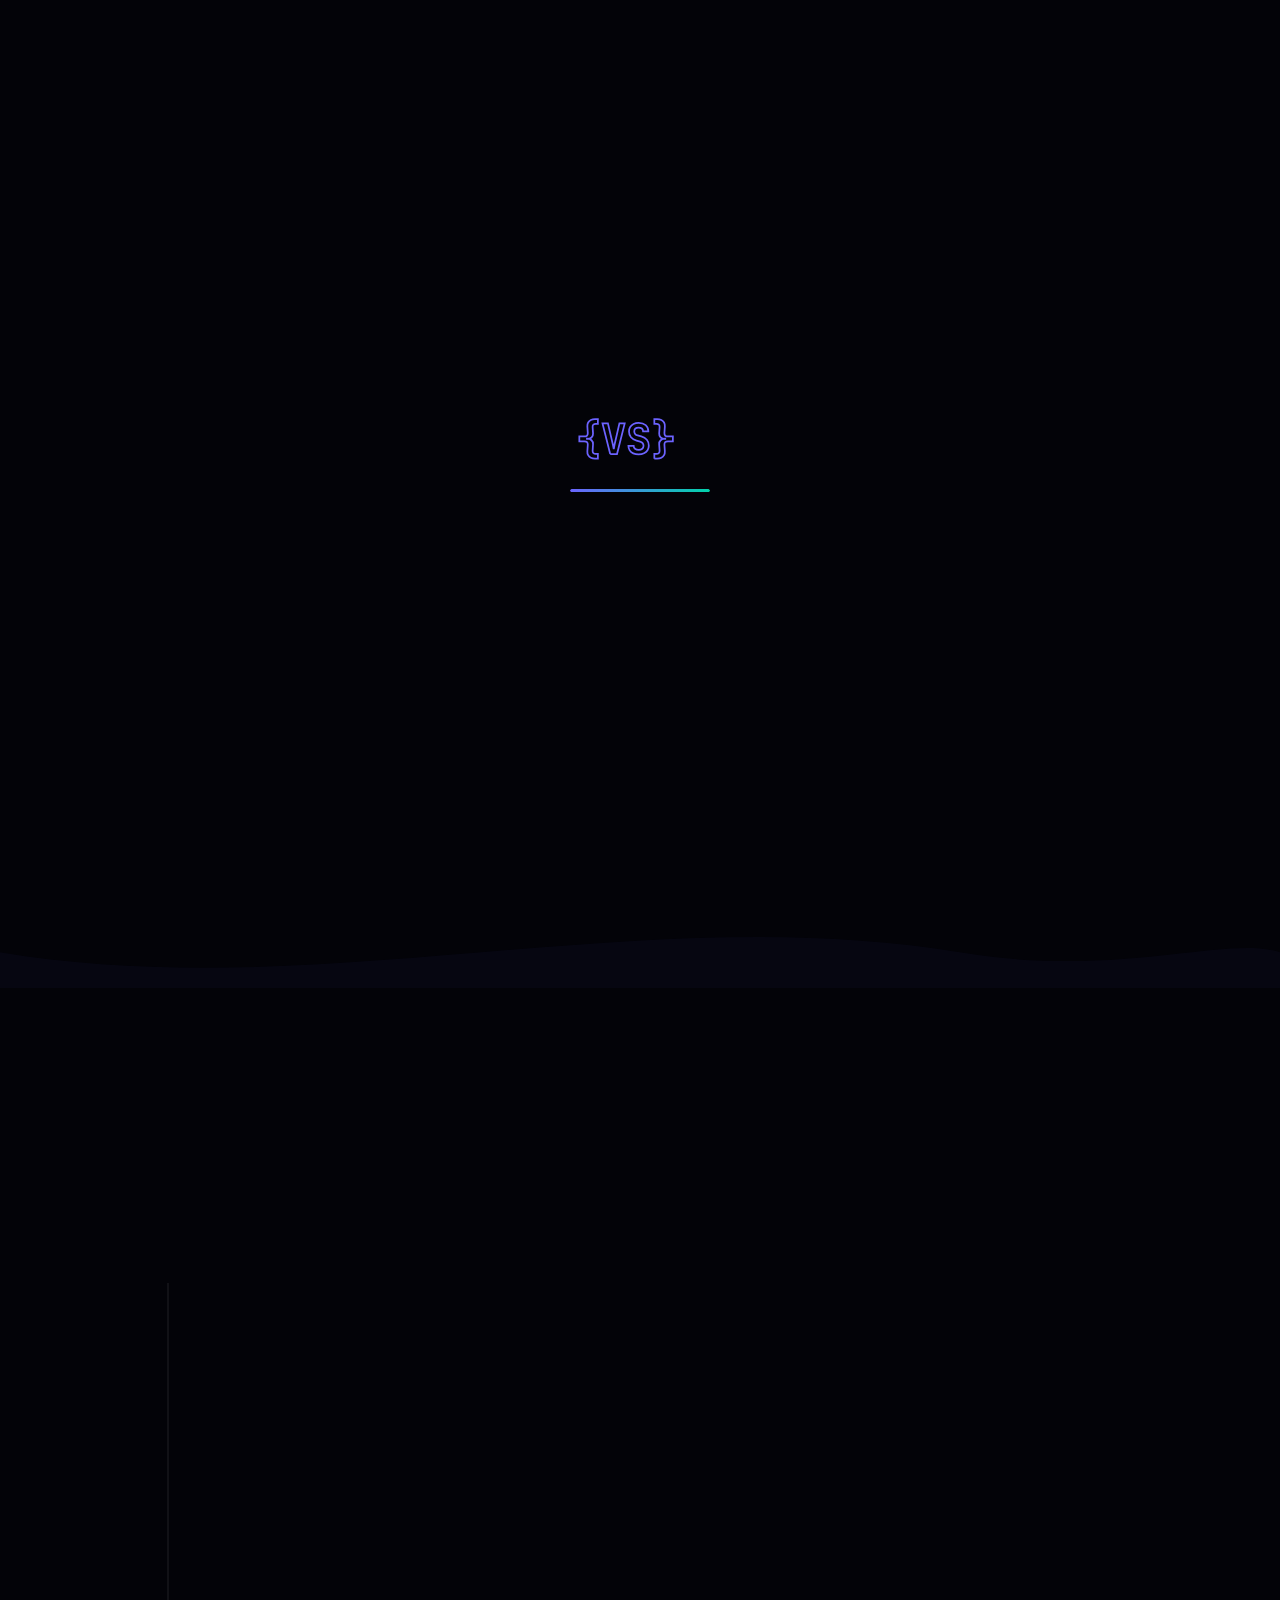
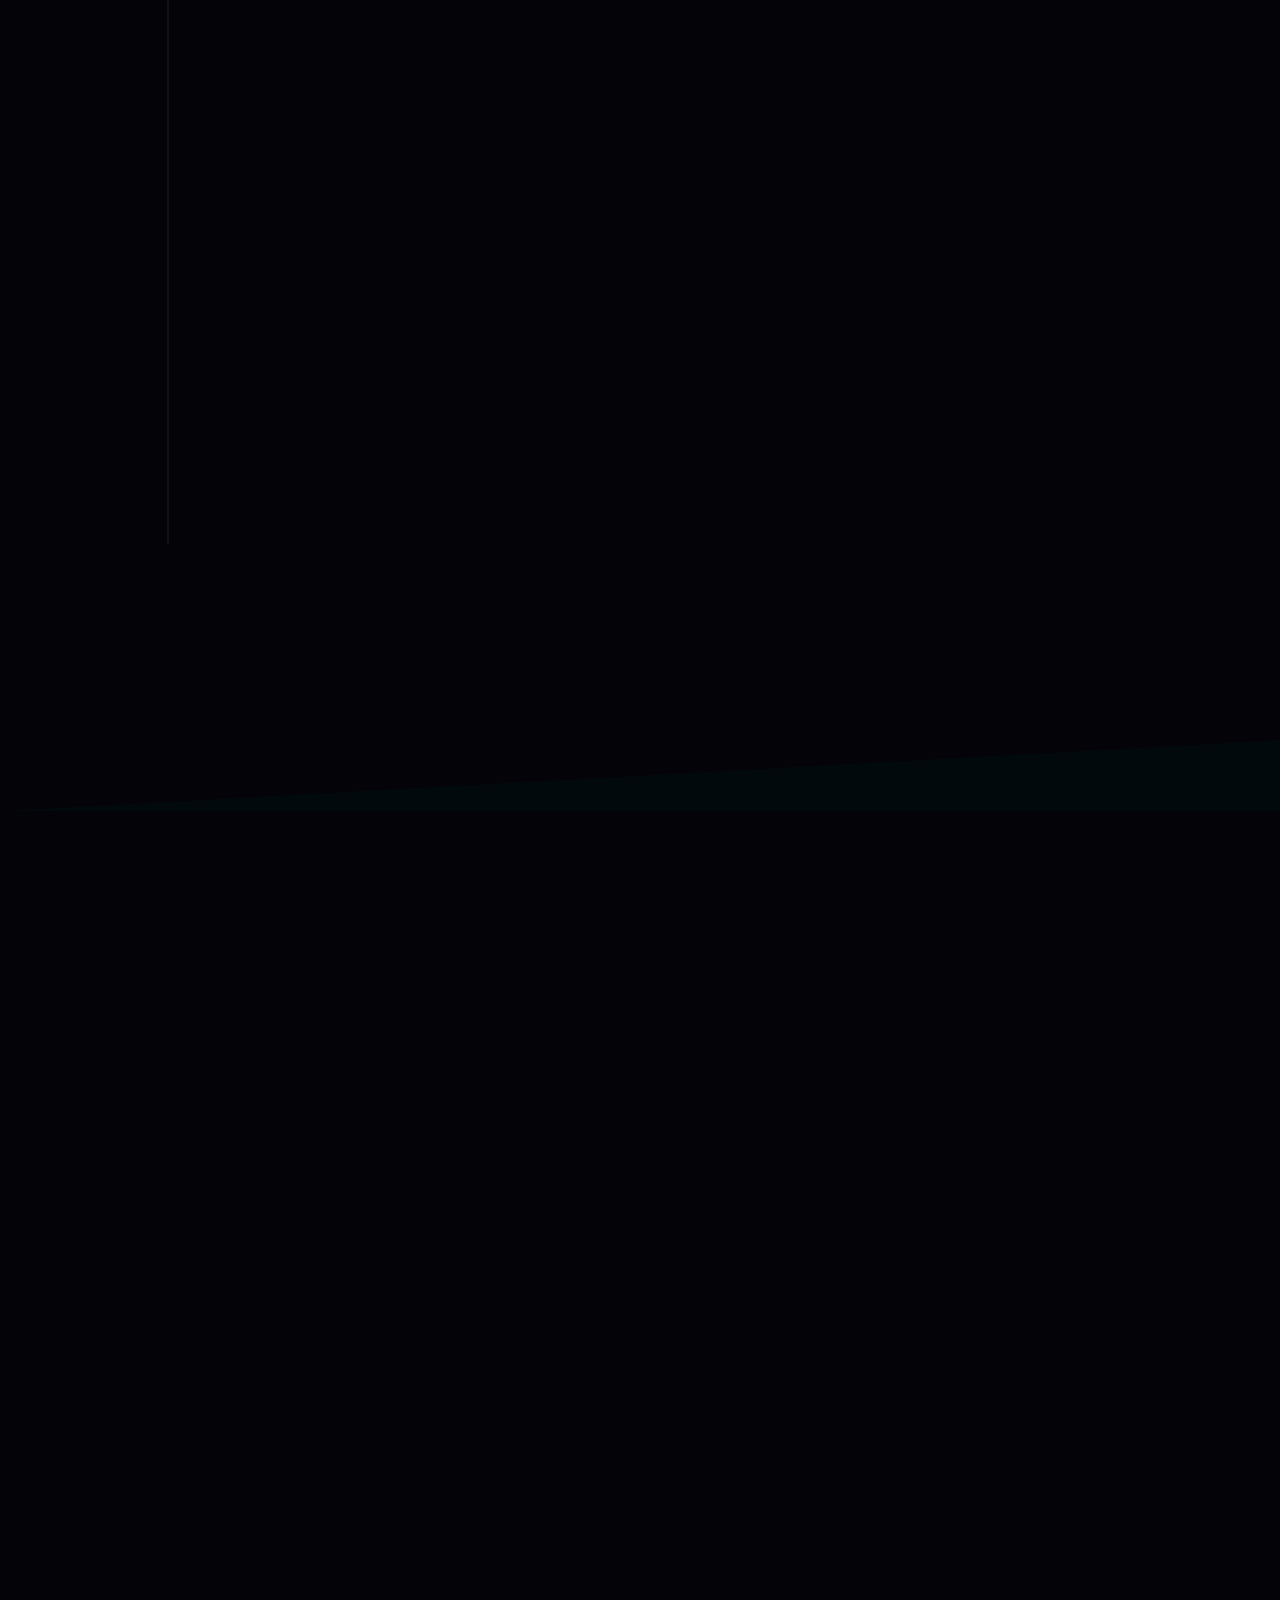
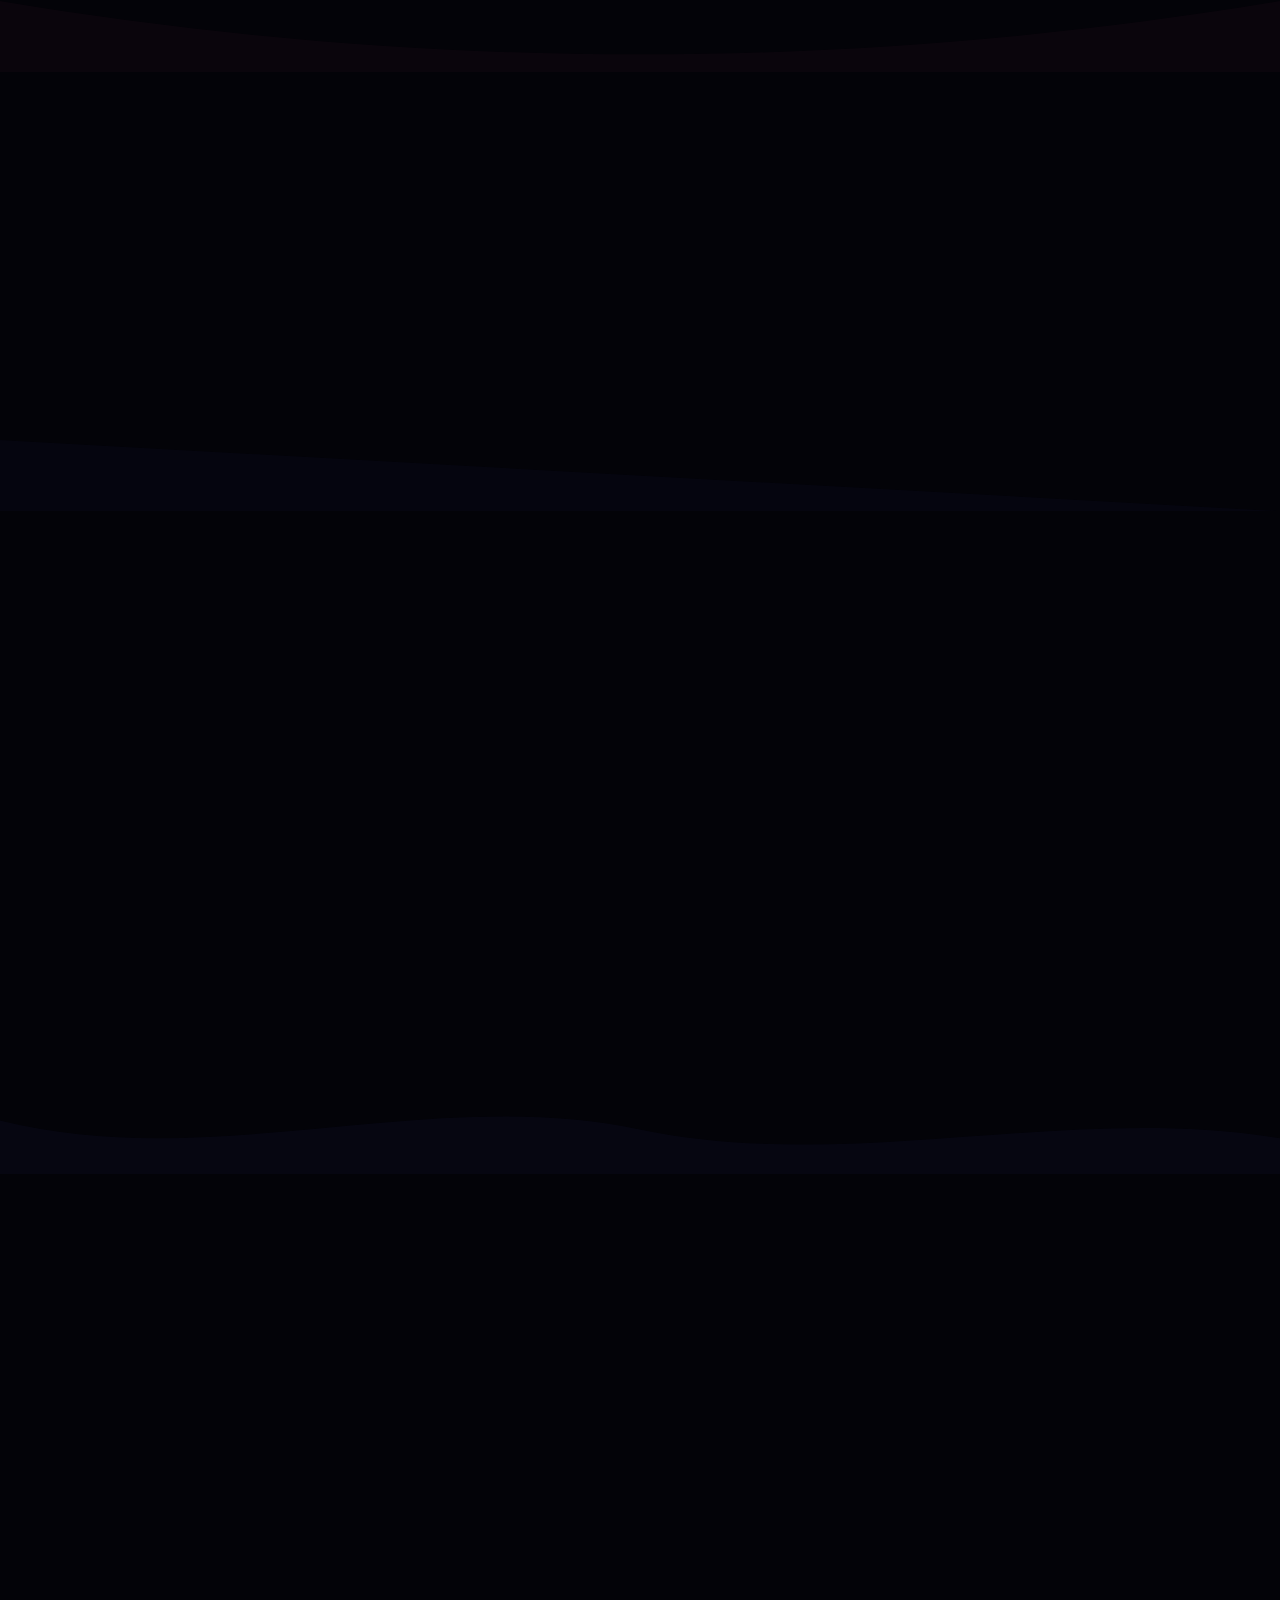
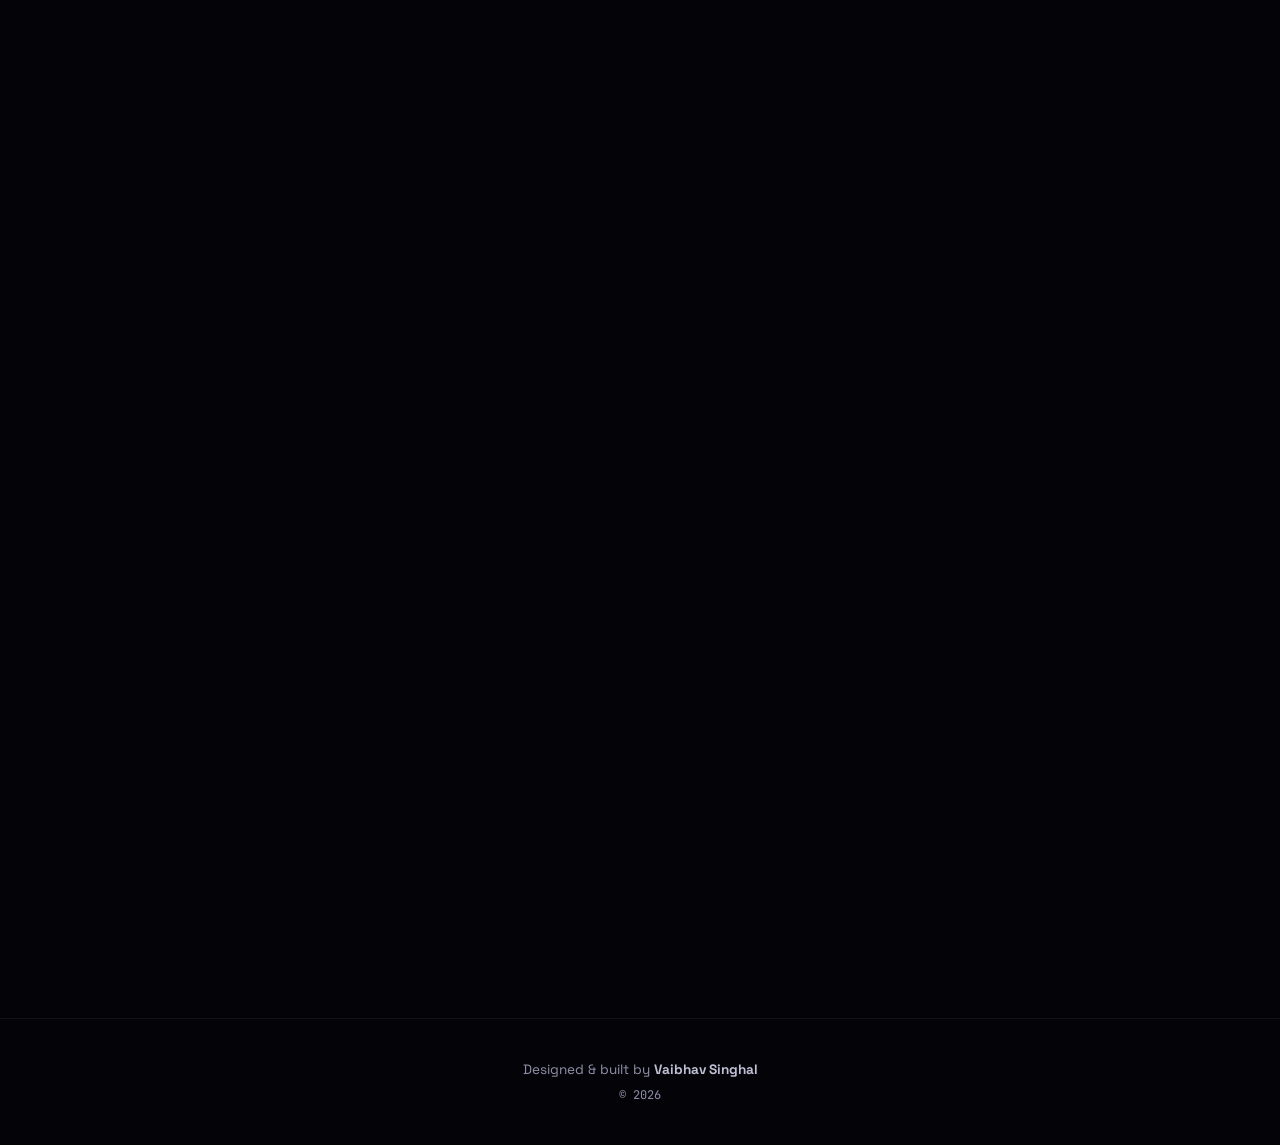
==== index.html @ 82fcb453 "fix(content): de-jargon workday internals, collapse earlier experience, rewrite hero blurb Replace C" ====
<!doctype html>
<html lang="en">
  <head>
    <meta charset="UTF-8" />
    <meta name="viewport" content="width=device-width, initial-scale=1.0" />
    <meta
      name="description"
      content="Vaibhav Singhal — Senior Software Engineer specializing in distributed systems, identity platforms (OIDC, SCIM), and cloud-native microservices at Workday."
    />
    <meta name="theme-color" content="#030308" />
    <title>Vaibhav Singhal — Senior Software Engineer | Toronto</title>
    <link rel="canonical" href="https://vaibhavsinghal.dev/" />
    <link rel="icon" type="image/svg+xml" href="favicon.svg" />
    <link rel="apple-touch-icon" sizes="512x512" href="img/140-512.png" />
    <!-- Open Graph -->
    <meta
      property="og:title"
      content="Vaibhav Singhal — Senior Software Engineer"
    />
    <meta
      property="og:description"
      content="Senior SWE specializing in distributed systems, identity platforms (OIDC, SCIM), and cloud-native microservices at Workday."
    />
    <meta
      property="og:image"
      content="https://vaibhavsinghal.dev/img/og-card.png"
    />
    <meta property="og:url" content="https://vaibhavsinghal.dev" />
    <meta property="og:type" content="website" />
    <!-- Twitter Card -->
    <meta name="twitter:card" content="summary_large_image" />
    <meta
      name="twitter:title"
      content="Vaibhav Singhal — Senior Software Engineer"
    />
    <meta
      name="twitter:description"
      content="Senior SWE specializing in distributed systems, identity platforms, and cloud-native microservices."
    />
    <meta
      name="twitter:image"
      content="https://vaibhavsinghal.dev/img/og-card.png"
    />
    <!-- Preload LCP image -->
    <link
      rel="preload"
      as="image"
      href="img/Vaibhav_Singhal.webp"
      type="image/webp"
    />
    <link rel="preconnect" href="https://fonts.googleapis.com" />
    <link rel="preconnect" href="https://fonts.gstatic.com" crossorigin />
    <link
      href="https://fonts.googleapis.com/css2?family=JetBrains+Mono:wght@400;500;700&family=Space+Grotesk:wght@300;400;500;600;700&display=swap"
      rel="stylesheet"
    />
    <link rel="stylesheet" href="style.css" />
    <script type="application/ld+json">
      {
        "@context": "https://schema.org",
        "@type": "Person",
        "name": "Vaibhav Singhal",
        "jobTitle": "Senior Software Engineer",
        "worksFor": { "@type": "Organization", "name": "Workday" },
        "url": "https://vaibhavsinghal.dev",
        "email": "vsvsinghal3737@gmail.com",
        "address": {
          "@type": "PostalAddress",
          "addressLocality": "Toronto",
          "addressCountry": "CA"
        },
        "sameAs": [
          "https://www.linkedin.com/in/-singhal-vaibhav-/",
          "https://github.com/vsinghal3737"
        ]
      }
    </script>
  </head>
  <body>
    <!-- NOISE OVERLAY -->
    <svg class="noise-overlay" width="100%" height="100%">
      <filter id="noiseFilter">
        <feTurbulence
          type="fractalNoise"
          baseFrequency="0.65"
          numOctaves="3"
          stitchTiles="stitch"
        />
      </filter>
      <rect width="100%" height="100%" filter="url(#noiseFilter)" />
    </svg>

    <!-- MESH GRADIENT BG -->
    <div class="mesh-bg">
      <div class="mesh-blob blob-1"></div>
      <div class="mesh-blob blob-2"></div>
      <div class="mesh-blob blob-3"></div>
      <div class="mesh-blob blob-4"></div>
    </div>

    <!-- 3D ROBOT — persistent fixed background -->
    <div class="robot-scene" id="robotScene">
      <canvas id="robotCanvas"></canvas>
      <div class="robot-loader" id="robotLoader">
        <svg
          class="robot-spinner"
          viewBox="0 0 24 24"
          xmlns="http://www.w3.org/2000/svg"
        >
          <circle
            class="spinner-track"
            cx="12"
            cy="12"
            r="10"
            fill="none"
            stroke-width="3"
          />
          <circle
            class="spinner-fill"
            cx="12"
            cy="12"
            r="10"
            fill="none"
            stroke-width="3"
          />
        </svg>
        <span class="robot-loader-text">Loading 3D scene…</span>
      </div>
    </div>

    <!-- LOADING SCREEN -->
    <div id="loader">
      <svg
        class="loader-logo"
        viewBox="0 0 120 50"
        fill="none"
        xmlns="http://www.w3.org/2000/svg"
      >
        <text
          x="5"
          y="38"
          font-family="JetBrains Mono, monospace"
          font-size="36"
          font-weight="700"
          fill="none"
          stroke="#6c63ff"
          stroke-width="1.5"
          class="loader-text"
        >
          {VS}
        </text>
      </svg>
      <div class="loader-bar"><div class="loader-bar-fill"></div></div>
    </div>

    <!-- SCROLL PROGRESS -->
    <div id="scrollProgress"></div>

    <!-- CURSOR GLOW -->
    <div class="cursor-glow" id="cursorGlow"></div>

    <!-- CONFETTI CANVAS (easter egg) -->
    <canvas id="confettiCanvas"></canvas>

    <!-- COMMAND PALETTE -->
    <div class="cmd-palette-overlay" id="cmdOverlay"></div>
    <div
      class="cmd-palette"
      id="cmdPalette"
      role="dialog"
      aria-label="Command palette"
      aria-modal="true"
    >
      <div class="cmd-palette-header">
        <svg
          width="16"
          height="16"
          viewBox="0 0 24 24"
          fill="none"
          stroke="currentColor"
          stroke-width="2"
        >
          <circle cx="11" cy="11" r="8" />
          <line x1="21" y1="21" x2="16.65" y2="16.65" />
        </svg>
        <input
          type="text"
          class="cmd-input"
          id="cmdInput"
          placeholder="Type to search..."
          autocomplete="off"
        />
        <kbd class="cmd-kbd">ESC</kbd>
      </div>
      <div class="cmd-results" id="cmdResults"></div>
      <div class="cmd-footer">
        <span><kbd>↑↓</kbd> navigate</span>
        <span><kbd>↵</kbd> open</span>
        <span><kbd>esc</kbd> close</span>
      </div>
    </div>

    <nav id="navbar">
      <div class="nav-inner">
        <a href="#hero" class="nav-brand">
          <span class="brand-bracket">{</span>VS<span class="brand-bracket"
            >}</span
          >
        </a>
        <button class="nav-toggle" aria-label="Toggle menu">
          <span></span><span></span><span></span>
        </button>
        <ul class="nav-links">
          <li><a href="#experience">Experience</a></li>
          <li><a href="#skills">Skills</a></li>
          <li><a href="#projects">Projects</a></li>
          <li><a href="#education">Education</a></li>
          <li><a href="#certifications">Certs</a></li>
          <li><a href="#contact">Contact</a></li>
        </ul>
        <button class="theme-toggle" id="themeToggle" aria-label="Toggle theme">
          <svg
            class="theme-icon-sun"
            width="18"
            height="18"
            viewBox="0 0 24 24"
            fill="none"
            stroke="currentColor"
            stroke-width="2"
          >
            <circle cx="12" cy="12" r="5" />
            <line x1="12" y1="1" x2="12" y2="3" />
            <line x1="12" y1="21" x2="12" y2="23" />
            <line x1="4.22" y1="4.22" x2="5.64" y2="5.64" />
            <line x1="18.36" y1="18.36" x2="19.78" y2="19.78" />
            <line x1="1" y1="12" x2="3" y2="12" />
            <line x1="21" y1="12" x2="23" y2="12" />
            <line x1="4.22" y1="19.78" x2="5.64" y2="18.36" />
            <line x1="18.36" y1="5.64" x2="19.78" y2="4.22" />
          </svg>
          <svg
            class="theme-icon-moon"
            width="18"
            height="18"
            viewBox="0 0 24 24"
            fill="none"
            stroke="currentColor"
            stroke-width="2"
          >
            <path d="M21 12.79A9 9 0 1 1 11.21 3 7 7 0 0 0 21 12.79z" />
          </svg>
        </button>
      </div>
    </nav>

    <!-- ═══════════════ HERO ═══════════════ -->
    <section id="hero">
      <div class="hero-content">
        <div class="hero-intro">
          <div class="hero-intro-left">
            <div class="hero-photo-wrap reveal" style="--delay: 0s">
              <picture>
                <source srcset="img/Vaibhav_Singhal.webp" type="image/webp" />
                <img
                  src="img/Vaibhav_Singhal.jpg"
                  alt="Vaibhav Singhal"
                  class="hero-photo"
                  width="300"
                  height="300"
                />
              </picture>
              <div class="hero-photo-ring"></div>
              <div class="hero-photo-ring ring-2"></div>
            </div>
          </div>
          <div class="hero-intro-right">
            <h1 class="hero-name reveal" style="--delay: 0.1s">
              <span class="hero-first">Vaibhav</span>
              <span class="hero-last">Singhal</span>
            </h1>
            <p
              class="hero-greeting reveal"
              style="--delay: 0.22s"
              id="heroGreeting"
            ></p>
            <p class="hero-blurb reveal" style="--delay: 0.25s">
              I care about making teams faster &mdash; through better tooling,
              clearer abstractions, and systems resilient enough that on-call
              stays boring. Together with great engineers and leaders,
              I&rsquo;ve shipped identity platforms at
              <strong>Workday</strong>, voice AI at <strong>LivePerson</strong>,
              and serverless pipelines at <strong>Black Knight</strong>.
            </p>
          </div>
        </div>

        <!-- TERMINAL -->
        <div class="terminal reveal" style="--delay: 0.2s">
          <div class="terminal-bar">
            <div class="terminal-dots">
              <span class="dot-red"></span><span class="dot-yellow"></span
              ><span class="dot-green"></span>
            </div>
            <span class="terminal-title">vaibhav@portfolio ~ %</span>
            <div style="width: 52px"></div>
          </div>
          <div class="terminal-body" id="terminalBody">
            <div class="terminal-cursor" id="terminalCursor">_</div>
          </div>
        </div>

        <div class="hero-stats reveal" style="--delay: 0.3s">
          <div class="stat">
            <span class="stat-number" data-target="7">0</span
            ><span class="stat-suffix">+</span>
            <span class="stat-label">Years Experience</span>
          </div>
          <div class="stat-divider"></div>
          <div class="stat">
            <span class="stat-number" data-target="30">0</span
            ><span class="stat-suffix">+</span>
            <span class="stat-label">Systems Built</span>
          </div>
          <div class="stat-divider"></div>
          <div class="stat">
            <span class="stat-number" data-target="4">0</span>
            <span class="stat-label">Certifications</span>
          </div>
          <div class="stat-divider"></div>
          <div class="stat">
            <span class="stat-number" data-target="10">0</span
            ><span class="stat-suffix">+</span>
            <span class="stat-label">Certificates</span>
          </div>
        </div>

        <div class="hero-links reveal" style="--delay: 0.4s">
          <a
            href="https://drive.google.com/drive/folders/14P5q0XW5jiU3eIH2igkKzJ6LDOcdwyKn?usp=sharing"
            target="_blank"
            rel="noopener noreferrer"
            class="hero-btn hero-btn-resume magnetic"
          >
            <svg
              width="18"
              height="18"
              viewBox="0 0 24 24"
              fill="none"
              stroke="currentColor"
              stroke-width="2"
            >
              <path
                d="M14 2H6a2 2 0 0 0-2 2v16a2 2 0 0 0 2 2h12a2 2 0 0 0 2-2V8z"
              />
              <polyline points="14 2 14 8 20 8" />
              <line x1="16" y1="13" x2="8" y2="13" />
              <line x1="16" y1="17" x2="8" y2="17" />
              <polyline points="10 9 9 9 8 9" />
            </svg>
            Resume
          </a>
          <a
            href="https://github.com/vsinghal3737"
            target="_blank"
            rel="noopener noreferrer"
            class="hero-btn hero-btn-github magnetic"
          >
            <svg
              width="18"
              height="18"
              viewBox="0 0 24 24"
              fill="none"
              stroke="currentColor"
              stroke-width="2"
            >
              <path
                d="M9 19c-5 1.5-5-2.5-7-3m14 6v-3.87a3.37 3.37 0 0 0-.94-2.61c3.14-.35 6.44-1.54 6.44-7A5.44 5.44 0 0 0 20 4.77 5.07 5.07 0 0 0 19.91 1S18.73.65 16 2.48a13.38 13.38 0 0 0-7 0C6.27.65 5.09 1 5.09 1A5.07 5.07 0 0 0 5 4.77a5.44 5.44 0 0 0-1.5 3.78c0 5.42 3.3 6.61 6.44 7A3.37 3.37 0 0 0 9 18.13V22"
              />
            </svg>
            GitHub
          </a>
          <a
            href="https://linkedin.com/in/-singhal-vaibhav-/"
            target="_blank"
            rel="noopener noreferrer"
            class="hero-btn magnetic"
          >
            <svg
              width="18"
              height="18"
              viewBox="0 0 24 24"
              fill="none"
              stroke="currentColor"
              stroke-width="2"
            >
              <path
                d="M16 8a6 6 0 0 1 6 6v7h-4v-7a2 2 0 0 0-2-2 2 2 0 0 0-2 2v7h-4v-7a6 6 0 0 1 6-6z"
              />
              <rect x="2" y="9" width="4" height="12" />
              <circle cx="4" cy="4" r="2" />
            </svg>
            LinkedIn
          </a>
          <a href="mailto:vsvsinghal3737@gmail.com" class="hero-btn magnetic">
            <svg
              width="18"
              height="18"
              viewBox="0 0 24 24"
              fill="none"
              stroke="currentColor"
              stroke-width="2"
            >
              <path
                d="M4 4h16c1.1 0 2 .9 2 2v12c0 1.1-.9 2-2 2H4c-1.1 0-2-.9-2-2V6c0-1.1.9-2 2-2z"
              />
              <polyline points="22,6 12,13 2,6" />
            </svg>
            Email
          </a>
        </div>
      </div>
      <div class="scroll-indicator reveal" style="--delay: 0.6s">
        <div class="scroll-mouse"><div class="scroll-wheel"></div></div>
        <span>Scroll to explore</span>
      </div>
    </section>

    <!-- WAVE DIVIDER -->
    <div class="section-divider wave-1">
      <svg viewBox="0 0 1440 100" preserveAspectRatio="none">
        <path
          d="M0,60 C360,120 720,0 1080,60 C1260,90 1380,40 1440,60 L1440,100 L0,100 Z"
        />
      </svg>
    </div>

    <!-- ═══════════════ EXPERIENCE ═══════════════ -->
    <section id="experience">
      <div class="container">
        <div class="section-header reveal">
          <span class="section-number">01</span>
          <h2 class="section-title">Work Experience</h2>
          <p class="section-subtitle">
            Building distributed systems at scale across identity, voice, and
            fintech.
          </p>
        </div>
        <div class="timeline" id="timeline">
          <div class="timeline-track" id="timelineTrack"></div>

          <!-- Workday -->
          <div class="timeline-item reveal">
            <div class="timeline-dot active-dot">
              <div class="timeline-dot-pulse"></div>
            </div>
            <div class="timeline-card glass-card tilt-card">
              <div class="job-header" role="button" tabindex="0">
                <div class="job-header-left">
                  <div class="company-logo">W</div>
                  <div>
                    <h3>Senior Software Engineer</h3>
                    <p class="company-name">Workday (Evisort)</p>
                    <div class="job-tags">
                      <span class="job-tag">Identity</span
                      ><span class="job-tag">SCIM</span
                      ><span class="job-tag">OIDC</span
                      ><span class="job-tag">Multi-tenant</span
                      ><span class="job-tag">Async Queues</span>
                    </div>
                    <p class="job-summary">
                      Owning the identity platform post-acquisition &mdash; SCIM
                      provisioning, unified OIDC auth, single logout, per-tenant
                      schema isolation, and a resilient DB-backed publish queue
                      with exponential backoff retries. Serving thousands of
                      auth requests/min across the platform.
                    </p>
                    <div class="job-highlights">
                      <div class="job-highlight">
                        <span class="highlight-num">7</span>
                        <span class="highlight-label"
                          >identity systems delivered</span
                        >
                      </div>
                      <div class="job-highlight">
                        <span class="highlight-num">10K+</span>
                        <span class="highlight-label">auth requests/min</span>
                      </div>
                      <div class="job-highlight">
                        <span class="highlight-num">4</span>
                        <span class="highlight-label">services owned</span>
                      </div>
                    </div>
                  </div>
                </div>
                <div class="job-header-right">
                  <span class="job-date">Oct 2024 – Present</span>
                  <span class="job-location">Toronto, ON</span>
                </div>
              </div>
              <div class="job-details">
                <div class="job-section">
                  <h4>
                    <span class="h4-icon">&#9670;</span> Architecture &amp;
                    System Design
                  </h4>
                  <div class="exp-item">
                    <strong
                      >Built SCIM API endpoints for Workday-Evisort user
                      provisioning</strong
                    >
                    <ul>
                      <li>
                        Delivered the first Workday-Evisort integration
                        post-acquisition (CRUD + Restore) in the identity
                        service.
                      </li>
                      <li>
                        Implemented dynamic model creation for provisioning
                        flexibility across Workday and the legacy identity
                        provider.
                      </li>
                      <li>
                        Led GA hardening: deterministic role mapping ("highest
                        role wins"), SCIM import failure fixes, and Workday
                        identifier handling for migration stability.
                      </li>
                    </ul>
                  </div>
                  <div class="exp-item">
                    <strong
                      >Improved identity and document platform services for
                      Workday user provisioning</strong
                    >
                    <ul>
                      <li>
                        Established a dedicated internal service-to-service
                        channel (HTTP Signature Auth, dedicated port) for secure
                        provisioning.
                      </li>
                      <li>
                        Fixed 2 critical IDOR vulnerabilities in document
                        version endpoints &mdash; changed cross-tenant access
                        from 403 to 404.
                      </li>
                      <li>
                        Built an async user creation task for post-SCIM user
                        provisioning with retry logic and outbox events.
                      </li>
                    </ul>
                  </div>
                  <div class="exp-item">
                    <strong>Implemented unified authentication via OIDC</strong>
                    <ul>
                      <li>
                        Built a high-throughput token exchange endpoint handling
                        tens of thousands of requests per minute.
                      </li>
                      <li>
                        Designed OIDC callback handling across identity and auth
                        services (JWT generation, token verification, identifier
                        resolution).
                      </li>
                      <li>
                        Integrated cookie-based session management and
                        state-based redirection for deep linking.
                      </li>
                    </ul>
                  </div>
                  <div class="exp-item">
                    <strong
                      >Designed end-to-end unified logout between Evisort and
                      Workday</strong
                    >
                    <ul>
                      <li>
                        Implemented frontchannel (Evisort-initiated) and
                        backchannel (Workday-initiated) Single Logout flows.
                      </li>
                      <li>
                        Built dynamic JWT logout token validation using internal
                        certificate authority discovery.
                      </li>
                      <li>
                        Demoed the complete logout flow to the engineering team
                        and company-wide.
                      </li>
                    </ul>
                  </div>
                  <div class="exp-item">
                    <strong
                      >Owned the Super Admin Toggles EPIC for migration-safe
                      identity architecture</strong
                    >
                    <ul>
                      <li>
                        Drove full technical design, ticket decomposition, and
                        implementation across 4 services and the UI.
                      </li>
                      <li>
                        Introduced per-client toggles
                        (<code>user_management</code>,
                        <code>authentication_provider</code>) to decouple tenant
                        mapping from login enforcement.
                      </li>
                      <li>
                        Designed backward-compatible data migration with feature
                        flag controls for safe rollout.
                      </li>
                    </ul>
                  </div>
                  <div class="exp-item">
                    <strong
                      >Architecting per-client PostgreSQL schema isolation for
                      the auth gateway</strong
                    >
                    <ul>
                      <li>
                        Replacing shared public schema with per-tenant isolation
                        to reduce cross-tenant blast radius.
                      </li>
                      <li>
                        Implementing dual-write architecture with
                        feature-flagged reads for zero-downtime migration.
                      </li>
                    </ul>
                  </div>
                  <div class="exp-item">
                    <strong
                      >Built a DB-backed publish queue with retries and
                      exponential backoff</strong
                    >
                    <ul>
                      <li>
                        Designed an async task queue so downstream publish
                        operations are enqueued and processed by a dedicated
                        worker with ordered delivery guarantees.
                      </li>
                      <li>
                        Implemented exponential backoff retries (base 30s, max
                        600s, 6 retries) &mdash; downstream publishes survive
                        12+ hours of upstream downtime during quarterly
                        maintenance windows.
                      </li>
                      <li>
                        Built atomic re-registration (deregister old &rarr;
                        register new) with partial-failure recovery and
                        snapshot-based rollback resilience.
                      </li>
                      <li>
                        Reduced Sentry alerts from ~50 per task to max 6;
                        created a datapatch to re-enqueue previously failed
                        tasks.
                      </li>
                    </ul>
                  </div>
                </div>
                <div class="job-section">
                  <h4>
                    <span class="h4-icon">&#9670;</span> Technical Leadership
                  </h4>
                  <div class="exp-item">
                    <strong
                      >Conducted live engineering demos and led design
                      reviews</strong
                    >
                    <ul>
                      <li>
                        Presented SCIM provisioning, unified auth, and identity
                        integration at company-wide engineering demos.
                      </li>
                      <li>
                        Documented workflows and recorded sessions to support
                        team onboarding.
                      </li>
                    </ul>
                  </div>
                  <div class="exp-item">
                    <strong
                      >Owned on-call rotations and incident response</strong
                    >
                    <ul>
                      <li>
                        Reviewed and documented 5+ past incidents (SCIM sync
                        failures, token verification issues).
                      </li>
                      <li>
                        Built a Confluence debugging playbook and mapped service
                        ownership across 4+ platform services.
                      </li>
                    </ul>
                  </div>
                  <div class="exp-item">
                    <strong
                      >Buddied 2 new hires; participated in 14 interview loops
                      (3 successful hires)</strong
                    >
                    <ul>
                      <li>Created a repeatable onboarding reference guide.</li>
                      <li>
                        Provided feedback to improve onboarding documentation
                        and materials.
                      </li>
                    </ul>
                  </div>
                  <div class="exp-item">
                    <strong
                      >Led operational readiness reviews for the auth
                      gateway</strong
                    >
                    <ul>
                      <li>
                        Authored production-readiness documentation covering
                        observability, alerting, and reliability standards.
                      </li>
                      <li>
                        Enabled Prometheus-based observability and alerting;
                        extended instrumentation to the NestJS gateway.
                      </li>
                      <li>Raised authentication test coverage to 80%+.</li>
                    </ul>
                  </div>
                </div>
                <div class="job-section">
                  <h4>
                    <span class="h4-icon">&#9670;</span> Development &amp;
                    Operations
                  </h4>
                  <div class="exp-item">
                    <strong
                      >Improved platform stability and scalability across
                      identity and document platform services</strong
                    >
                    <ul>
                      <li>
                        Resolved key integration bugs and profiled the
                        high-traffic token exchange endpoint.
                      </li>
                      <li>
                        Refactored core components for maintainability and
                        increased test coverage.
                      </li>
                    </ul>
                  </div>
                  <div class="exp-item">
                    <strong>Drove cross-service integration resilience</strong>
                    <ul>
                      <li>
                        Built robust SSO token validation using internal CA
                        certificate discovery.
                      </li>
                      <li>
                        Enabled auth gateway observability via
                        <code>/ping</code> and <code>/health</code> endpoints.
                      </li>
                      <li>
                        Standardized metadata propagation across platform
                        services and UI.
                      </li>
                      <li>
                        Refactored auth library naming conventions across Python
                        and TypeScript codebases.
                      </li>
                    </ul>
                  </div>
                </div>
              </div>
            </div>
          </div>

          <!-- LivePerson -->
          <div class="timeline-item reveal">
            <div class="timeline-dot"></div>
            <div class="timeline-card glass-card tilt-card">
              <div class="job-header" role="button" tabindex="0">
                <div class="job-header-left">
                  <div class="company-logo lp-logo">LP</div>
                  <div>
                    <h3>Software Engineer</h3>
                    <p class="company-name">LivePerson Inc</p>
                    <div class="job-tags">
                      <span class="job-tag">Voice AI</span
                      ><span class="job-tag">Kafka</span
                      ><span class="job-tag">Microservices</span
                      ><span class="job-tag">GCP</span>
                    </div>
                    <p class="job-summary">
                      Built Voice AI platform end-to-end — media microservices,
                      SIP APIs, and Kafka schema service. Cut latency 35% and
                      scaled concurrent calls to 700.
                    </p>
                    <div class="job-highlights">
                      <div class="job-highlight">
                        <span class="highlight-num">700</span>
                        <span class="highlight-label">concurrent calls</span>
                      </div>
                      <div class="job-highlight">
                        <span class="highlight-num">35%</span>
                        <span class="highlight-label">latency reduction</span>
                      </div>
                      <div class="job-highlight">
                        <span class="highlight-num">87%</span>
                        <span class="highlight-label">test coverage</span>
                      </div>
                    </div>
                  </div>
                </div>
                <div class="job-header-right">
                  <span class="job-date">Jan 2022 – May 2024</span>
                  <span class="job-location">NYC &rarr; Toronto</span>
                </div>
              </div>
              <div class="job-details">
                <div class="job-section">
                  <h4>
                    <span class="h4-icon">&#9670;</span> Architecture &amp;
                    System Design
                  </h4>
                  <div class="exp-item">
                    <strong>Rebuilt Connector Service</strong> — Reduced data
                    event size by 40% and latency by 35%.
                    <ul>
                      <li>
                        Identified bottlenecks in inter-service communication.
                      </li>
                      <li>
                        Designed an optimized event pipeline with Redis-backed
                        brand configuration lookups.
                      </li>
                    </ul>
                  </div>
                  <div class="exp-item">
                    <strong>Redesigned Media Service into microservices</strong>
                    — Increased concurrent calls by 50% (450 to 700).
                    <ul>
                      <li>
                        Decomposed monolithic service into TTS, STT, and media
                        microservices.
                      </li>
                      <li>
                        Defined and implemented the observability strategy
                        (metrics, monitoring, alerting).
                      </li>
                    </ul>
                  </div>
                  <div class="exp-item">
                    <strong
                      >Owned Audio File Management Service end-to-end</strong
                    >
                    — Drove 25% increase in user engagement.
                    <ul>
                      <li>
                        Architected storage and retrieval layer for audio blobs
                        and Azure client keys using GCS and Redis.
                      </li>
                      <li>
                        Integrated Azure Text-to-Speech for multi-language
                        support via SSML.
                      </li>
                    </ul>
                  </div>
                  <div class="exp-item">
                    <strong
                      >Proposed and drove adoption of Centralized Schema
                      Service</strong
                    >
                    — Reduced integration overhead by 40% and debugging time by
                    25%.
                    <ul>
                      <li>
                        Identified fragmented Kafka schema management as a
                        cross-team pain point.
                      </li>
                      <li>
                        Designed the service to enforce schema evolution and
                        consistency.
                      </li>
                      <li>
                        Authored internal documentation and onboarding guides
                        adopted across teams.
                      </li>
                    </ul>
                  </div>
                  <div class="exp-item">
                    <strong>Designed and delivered SIP Connection APIs</strong>
                    — Increased customer retention by 20%.
                    <ul>
                      <li>
                        Built SIP connection support (IP, FQDN, Credentials)
                        using Telnyx SDKs, Java, and Micronaut with Kafka.
                      </li>
                    </ul>
                  </div>
                </div>
                <div class="job-section">
                  <h4>
                    <span class="h4-icon">&#9670;</span> Development &amp;
                    Operations
                  </h4>
                  <div class="exp-item">
                    <strong>Optimized shared utility libraries</strong> —
                    Improved code efficiency by 22% across internal services.
                    <ul>
                      <li>Tools: Redis, Log4j, GCS, Firestore.</li>
                    </ul>
                  </div>
                  <div class="exp-item">
                    <strong>Built automated OOM diagnostics</strong> — Reduced
                    debugging time by 25%.
                    <ul>
                      <li>
                        Automated thread and heap dump backups to GCP buckets
                        during Out-of-Memory incidents.
                      </li>
                    </ul>
                  </div>
                  <div class="exp-item">
                    <strong
                      >Secured transaction logs and reduced on-call
                      burden</strong
                    >
                    — Cut on-call debugging time by 4 hours weekly.
                    <ul>
                      <li>
                        Built bash tooling for log retrieval from Kubernetes
                        pods and GCP Logs Explorer.
                      </li>
                    </ul>
                  </div>
                  <div class="exp-item">
                    <strong>Drove data security improvements</strong>
                    <ul>
                      <li>
                        Implemented data redaction for NPIs, auth tokens, and
                        credentials across GCP logs and Kubernetes pods.
                      </li>
                      <li>
                        Eliminated sensitive data exposure in production logs,
                        enabling compliance with enterprise data handling
                        requirements.
                      </li>
                    </ul>
                  </div>
                  <div class="exp-item">
                    <strong>Raised test coverage from 36% to 87%</strong> — Cut
                    testing costs by 20%.
                    <ul>
                      <li>
                        Used JUnit and JMeter; established testing standards for
                        the team.
                      </li>
                    </ul>
                  </div>
                  <div class="exp-item">
                    <strong>Led Inbound Call Automation Bots initiative</strong>
                    <ul>
                      <li>
                        Established a fully operational system for weekly
                        performance runs.
                      </li>
                      <li>
                        Built the initial proof of concept and coordinated
                        cross-team end-to-end testing.
                      </li>
                      <li>
                        Delivered knowledge transfer to ensure long-term
                        ownership.
                      </li>
                    </ul>
                  </div>
                </div>
              </div>
            </div>
          </div>

          <!-- Black Knight -->
          <div class="timeline-item reveal">
            <div class="timeline-dot"></div>
            <div class="timeline-card glass-card tilt-card">
              <div class="job-header" role="button" tabindex="0">
                <div class="job-header-left">
                  <div class="company-logo bk-logo">BK</div>
                  <div>
                    <h3>Software Engineer</h3>
                    <p class="company-name">Black Knight Inc</p>
                    <div class="job-tags">
                      <span class="job-tag">AWS</span
                      ><span class="job-tag">OCR</span
                      ><span class="job-tag">Python</span
                      ><span class="job-tag">Serverless</span>
                    </div>
                    <p class="job-summary">
                      Architected serverless APIs on AWS — improved OCR accuracy
                      to 89%, cut production costs 20%, and automated 80% of
                      manual transaction retries.
                    </p>
                    <div class="job-highlights">
                      <div class="job-highlight">
                        <span class="highlight-num">89%</span>
                        <span class="highlight-label">OCR accuracy</span>
                      </div>
                      <div class="job-highlight">
                        <span class="highlight-num">20%</span>
                        <span class="highlight-label">cost reduction</span>
                      </div>
                      <div class="job-highlight">
                        <span class="highlight-num">80%</span>
                        <span class="highlight-label">retries automated</span>
                      </div>
                    </div>
                  </div>
                </div>
                <div class="job-header-right">
                  <span class="job-date">Jun 2020 – Jan 2022</span>
                  <span class="job-location">Philadelphia, PA</span>
                </div>
              </div>
              <div class="job-details">
                <div class="job-section">
                  <p class="job-intro">
                    Architected and developed APIs for Input &amp; Output
                    Handler Services on the <strong>AIVA</strong> (Artificial
                    Intelligence Virtual Assistant) team.
                  </p>
                  <div class="exp-item">
                    <strong>Built customer environment management APIs</strong>
                    — Reduced production costs by 20%.
                    <ul>
                      <li>
                        Utilized AWS services (API Gateway, Lambda, S3,
                        DynamoDB, SSM).
                      </li>
                    </ul>
                  </div>
                  <div class="exp-item">
                    <strong>Designed OCR data extraction microservices</strong>
                    <ul>
                      <li>
                        Increased data accuracy from 80% to 89% and improved
                        performance by 25%.
                      </li>
                    </ul>
                  </div>
                  <div class="exp-item">
                    <strong>Led greenfield service development</strong>
                    <ul>
                      <li>
                        Built resilient services and orchestrated infrastructure
                        stacks using Python, CloudFormation, and S3.
                      </li>
                    </ul>
                  </div>
                  <div class="exp-item">
                    <strong
                      >Resolved provisioning and build pipeline failures</strong
                    >
                    <ul>
                      <li>
                        Reduced testing load times and lowered AWS costs across
                        environments.
                      </li>
                    </ul>
                  </div>
                  <div class="exp-item">
                    <strong>Automated transaction anomaly recovery</strong>
                    using Python and Boto3.
                    <ul>
                      <li>
                        Eliminated 80% of manual retry attempts caused by code
                        defects or AWS outages.
                      </li>
                    </ul>
                  </div>
                </div>
              </div>
            </div>
          </div>

          <div
            class="job-detail-panel"
            id="jobDetailPanel"
            role="region"
            aria-label="Job details"
          >
            <button
              class="detail-panel-close"
              id="detailPanelClose"
              aria-label="Back to job list"
            >
              &larr; Back
            </button>
            <div class="detail-panel-header" id="detailPanelHeader"></div>
            <div class="detail-panel-body" id="detailPanelBody"></div>
            <button
              class="detail-panel-close detail-panel-close-bottom"
              aria-label="Back to job list"
            >
              &larr; Back
            </button>
          </div>
        </div>

        <!-- ── Earlier Experience ── -->
        <div class="earlier-divider reveal" id="earlierDivider">
          <span>Earlier Experience</span>
          <svg
            class="earlier-toggle-icon"
            width="12"
            height="12"
            viewBox="0 0 24 24"
            fill="none"
            stroke="currentColor"
            stroke-width="2.5"
          >
            <polyline points="6 9 12 15 18 9" />
          </svg>
        </div>

        <div class="earlier-grid">
          <!-- Research Scholar -->
          <div
            class="earlier-card glass-card tilt-card reveal"
            tabindex="0"
            role="button"
            aria-label="View Research details"
          >
            <div class="earlier-card-accent rs"></div>
            <div class="earlier-card-inner">
              <div class="earlier-card-identity">
                <div class="company-logo rs-logo">RS</div>
                <div>
                  <h3>Research Scholar</h3>
                  <p class="company-name">
                    Bharati Vidyapeeth's College of Engineering
                  </p>
                </div>
              </div>
              <div class="earlier-card-meta">
                <span class="earlier-date">Jan 2017 &ndash; Sep 2017</span>
                <span class="earlier-loc">Delhi, India</span>
              </div>
              <p class="earlier-card-summary">
                Published two research papers on cloud security steganography
                and NLP-based clinical decision support systems.
              </p>
              <div class="earlier-card-highlight">
                <span class="highlight-num">2</span>
                <span class="highlight-label">published papers</span>
              </div>
              <div class="earlier-card-tags">
                <span class="job-tag">Steganography</span
                ><span class="job-tag">NLP</span
                ><span class="job-tag">Cloud Security</span>
              </div>
              <span class="earlier-card-cta">View details &rarr;</span>
            </div>
            <div class="earlier-card-details" hidden>
              <div class="job-section">
                <p class="job-intro">
                  CSE Department under Dr. Rachna Jain — Published two research
                  papers.
                </p>
                <div class="exp-item">
                  <strong
                    ><a
                      href="http://www.recentscientific.com/enhance-data-security-cloud-using-steganography"
                      target="_blank"
                      rel="noopener noreferrer"
                      >Enhance Data Security in Cloud Using Steganography</a
                    ></strong
                  >
                  <ul>
                    <li>
                      Studied Cloud Service Providers vs Internet Service
                      Providers based on cost, speed, scalability, and
                      performance.
                    </li>
                    <li>
                      Reviewed techniques of steganography (LSB) and digital
                      watermarking (DFT) in spatial and frequency domain.
                    </li>
                    <li>
                      In-depth study on Symmetric Key Encryption (DES, AES) and
                      Asymmetric Key Encryption (RSA).
                    </li>
                    <li>
                      Proposed a model for Image Steganography using LSB,
                      mapping every bit of data and encryption key in RGB
                      pixels.
                    </li>
                  </ul>
                </div>
                <div class="exp-item">
                  <strong
                    ><a
                      href="http://www.recentscientific.com/medical-application-using-nlp-over-cloud"
                      target="_blank"
                      rel="noopener noreferrer"
                      >Medical Application Using NLP Over Cloud</a
                    ></strong
                  >
                  <ul>
                    <li>
                      Knowledge acquisition on NLP systems and open source
                      libraries (NLTK, Polyglot, Pattern).
                    </li>
                    <li>
                      Studied Morphological Processing, Syntax, Semantic and
                      Pragmatic Analysis.
                    </li>
                    <li>
                      Comparative study on public, private, and hybrid clouds
                      based on reliability, cost, and scalability.
                    </li>
                    <li>
                      Proposed a computerized Clinical Decision Support (CDS)
                      System using cloud services.
                    </li>
                  </ul>
                </div>
              </div>
            </div>
          </div>

          <!-- TATA Internship -->
          <div
            class="earlier-card glass-card tilt-card reveal"
            tabindex="0"
            role="button"
            aria-label="View TATA details"
          >
            <div class="earlier-card-accent tc"></div>
            <div class="earlier-card-inner">
              <div class="earlier-card-identity">
                <div class="company-logo tc-logo">TC</div>
                <div>
                  <h3>Consulting &amp; Software Intern</h3>
                  <p class="company-name">TATA Computer Management Corp</p>
                </div>
              </div>
              <div class="earlier-card-meta">
                <span class="earlier-date">May 2016 &ndash; Aug 2016</span>
                <span class="earlier-loc">Delhi, India</span>
              </div>
              <p class="earlier-card-summary">
                Built a full-stack web app with Flask and MongoDB &mdash; drove
                45% sales increase and 30% faster query performance via ETL
                optimization.
              </p>
              <div class="earlier-card-highlight">
                <span class="highlight-num">45%</span>
                <span class="highlight-label">sales increase</span>
              </div>
              <div class="earlier-card-tags">
                <span class="job-tag">Python</span
                ><span class="job-tag">Flask</span
                ><span class="job-tag">MongoDB</span
                ><span class="job-tag">ETL</span>
              </div>
              <span class="earlier-card-cta">View details &rarr;</span>
            </div>
            <div class="earlier-card-details" hidden>
              <div class="job-section">
                <div class="exp-item">
                  <strong>Full stack API-driven web application</strong> —
                  Increased sales by 45% and reduced data storage inventory by
                  38%.
                  <ul>
                    <li>
                      Implemented Agile process across teams, improved customer
                      interaction and sprint feedback.
                    </li>
                    <li>
                      Developed RESTful APIs using Python with Flask, JWT
                      Session Management for security.
                    </li>
                    <li>
                      Performed ETL on legacy database, improved query
                      performance by 30%.
                    </li>
                    <li>
                      Interacted with the DB using MongoDB Alchemy (NoSQL),
                      improving flexibility and providing Object-Oriented
                      structure.
                    </li>
                  </ul>
                </div>
              </div>
            </div>
          </div>

          <!-- Bharati Vidyapeeth Trainee -->
          <div
            class="earlier-card glass-card tilt-card reveal"
            tabindex="0"
            role="button"
            aria-label="View BV Training details"
          >
            <div class="earlier-card-accent bv"></div>
            <div class="earlier-card-inner">
              <div class="earlier-card-identity">
                <div class="company-logo bv-logo">BV</div>
                <div>
                  <h3>Android App Dev Trainee</h3>
                  <p class="company-name">
                    Bharati Vidyapeeth's College of Engineering
                  </p>
                </div>
              </div>
              <div class="earlier-card-meta">
                <span class="earlier-date">May 2015 &ndash; Jul 2015</span>
                <span class="earlier-loc">Delhi, India</span>
              </div>
              <p class="earlier-card-summary">
                Developed an Android video player with gesture controls, custom
                UI, and third-party SDK integrations.
              </p>
              <div class="earlier-card-tags">
                <span class="job-tag">Android</span
                ><span class="job-tag">Java</span>
              </div>
              <span class="earlier-card-cta">View details &rarr;</span>
            </div>
            <div class="earlier-card-details" hidden>
              <div class="job-section">
                <div class="exp-item">
                  <strong>Developed a video player application</strong> using
                  Android Studio.
                  <ul>
                    <li>Built list/grid view and gesture controls.</li>
                    <li>
                      Worked on app UI, deep functionality, and third-party
                      SDKs.
                    </li>
                  </ul>
                </div>
              </div>
            </div>
          </div>
        </div>
      </div>

      <!-- Earlier Experience Lightbox -->
      <div class="earlier-lightbox" id="earlierLightbox">
        <div class="earlier-lb-backdrop"></div>
        <div class="earlier-lb-content">
          <button class="earlier-lb-close" aria-label="Close">&times;</button>
          <div class="earlier-lb-header" id="earlierLbHeader"></div>
          <div class="earlier-lb-body" id="earlierLbBody"></div>
        </div>
      </div>
    </section>

    <div class="section-divider diag-1">
      <svg viewBox="0 0 1440 80" preserveAspectRatio="none">
        <polygon points="0,80 1440,0 1440,80" />
      </svg>
    </div>

    <!-- ═══════════════ SKILLS (ORBIT) ═══════════════ -->
    <section id="skills">
      <div class="container">
        <div class="section-header reveal">
          <span class="section-number">02</span>
          <h2 class="section-title">Technical Arsenal</h2>
          <p class="section-subtitle">
            Technologies I work with daily and at depth.
          </p>
        </div>
        <div class="orbit-container reveal">
          <div class="orbit-core">
            <svg
              xmlns="http://www.w3.org/2000/svg"
              viewBox="0 0 24 24"
              fill="none"
              stroke="url(#orbitGrad)"
              stroke-width="2"
              stroke-linecap="round"
              stroke-linejoin="round"
            >
              <defs>
                <linearGradient
                  id="orbitGrad"
                  x1="0%"
                  y1="0%"
                  x2="100%"
                  y2="100%"
                >
                  <stop offset="0%" stop-color="#6c63ff" />
                  <stop offset="100%" stop-color="#00d4aa" />
                </linearGradient>
              </defs>
              <polyline points="16 18 22 12 16 6"></polyline>
              <polyline points="8 6 2 12 8 18"></polyline>
            </svg>
          </div>
          <!-- Ring 1: Languages -->
          <div class="orbit-ring ring-1">
            <div
              class="orbit-node"
              data-cat="Languages"
              style="--i: 0; --total: 6"
            >
              Python
            </div>
            <div
              class="orbit-node"
              data-cat="Languages"
              style="--i: 1; --total: 6"
            >
              Java
            </div>
            <div
              class="orbit-node"
              data-cat="Languages"
              style="--i: 2; --total: 6"
            >
              TypeScript
            </div>
            <div
              class="orbit-node"
              data-cat="Languages"
              style="--i: 3; --total: 6"
            >
              Bash
            </div>
            <div
              class="orbit-node"
              data-cat="Languages"
              style="--i: 4; --total: 6"
            >
              C/C++
            </div>
            <div
              class="orbit-node"
              data-cat="Languages"
              style="--i: 5; --total: 6"
            >
              SSML
            </div>
          </div>
          <!-- Ring 2: Backend & Protocols -->
          <div class="orbit-ring ring-2">
            <div
              class="orbit-node"
              data-cat="Backend"
              style="--i: 0; --total: 11"
            >
              FastAPI
            </div>
            <div
              class="orbit-node"
              data-cat="Backend"
              style="--i: 1; --total: 11"
            >
              Micronaut
            </div>
            <div
              class="orbit-node"
              data-cat="Backend"
              style="--i: 2; --total: 11"
            >
              NestJS
            </div>
            <div
              class="orbit-node"
              data-cat="Backend"
              style="--i: 3; --total: 11"
            >
              Flask
            </div>
            <div
              class="orbit-node"
              data-cat="Backend"
              style="--i: 4; --total: 11"
            >
              Django
            </div>
            <div
              class="orbit-node"
              data-cat="Backend"
              style="--i: 5; --total: 11"
            >
              Kafka
            </div>
            <div
              class="orbit-node"
              data-cat="Backend"
              style="--i: 6; --total: 11"
            >
              RabbitMQ
            </div>
            <div
              class="orbit-node"
              data-cat="Backend"
              style="--i: 7; --total: 11"
            >
              OIDC
            </div>
            <div
              class="orbit-node"
              data-cat="Backend"
              style="--i: 8; --total: 11"
            >
              SCIM
            </div>
            <div
              class="orbit-node"
              data-cat="Backend"
              style="--i: 9; --total: 11"
            >
              JWT
            </div>
            <div
              class="orbit-node"
              data-cat="Backend"
              style="--i: 10; --total: 11"
            >
              Docker
            </div>
          </div>
          <!-- Ring 3: Data & Cloud -->
          <div class="orbit-ring ring-3">
            <div
              class="orbit-node"
              data-cat="Data &amp; Cloud"
              style="--i: 0; --total: 12"
            >
              PostgreSQL
            </div>
            <div
              class="orbit-node"
              data-cat="Data &amp; Cloud"
              style="--i: 1; --total: 12"
            >
              Redis
            </div>
            <div
              class="orbit-node"
              data-cat="Data &amp; Cloud"
              style="--i: 2; --total: 12"
            >
              MySQL
            </div>
            <div
              class="orbit-node"
              data-cat="Data &amp; Cloud"
              style="--i: 3; --total: 12"
            >
              MongoDB
            </div>
            <div
              class="orbit-node"
              data-cat="Data &amp; Cloud"
              style="--i: 4; --total: 12"
            >
              Firestore
            </div>
            <div
              class="orbit-node"
              data-cat="Data &amp; Cloud"
              style="--i: 5; --total: 12"
            >
              DynamoDB
            </div>
            <div
              class="orbit-node"
              data-cat="Data &amp; Cloud"
              style="--i: 6; --total: 12"
            >
              S3
            </div>
            <div
              class="orbit-node"
              data-cat="Data &amp; Cloud"
              style="--i: 7; --total: 12"
            >
              GKE
            </div>
            <div
              class="orbit-node"
              data-cat="Data &amp; Cloud"
              style="--i: 8; --total: 12"
            >
              Kubernetes
            </div>
            <div
              class="orbit-node"
              data-cat="Data &amp; Cloud"
              style="--i: 9; --total: 12"
            >
              CloudFormation
            </div>
            <div
              class="orbit-node"
              data-cat="Data &amp; Cloud"
              style="--i: 10; --total: 12"
            >
              API Gateway
            </div>
            <div
              class="orbit-node"
              data-cat="Data &amp; Cloud"
              style="--i: 11; --total: 12"
            >
              Compute Engine
            </div>
          </div>
          <!-- Ring 4: Tools & Big Data -->
          <div class="orbit-ring ring-4">
            <div
              class="orbit-node"
              data-cat="Tools &amp; Big Data"
              style="--i: 0; --total: 11"
            >
              Prometheus
            </div>
            <div
              class="orbit-node"
              data-cat="Tools &amp; Big Data"
              style="--i: 1; --total: 11"
            >
              Grafana
            </div>
            <div
              class="orbit-node"
              data-cat="Tools &amp; Big Data"
              style="--i: 2; --total: 11"
            >
              Sentry
            </div>
            <div
              class="orbit-node"
              data-cat="Tools &amp; Big Data"
              style="--i: 3; --total: 11"
            >
              GitLab CI/CD
            </div>
            <div
              class="orbit-node"
              data-cat="Tools &amp; Big Data"
              style="--i: 4; --total: 11"
            >
              JMeter
            </div>
            <div
              class="orbit-node"
              data-cat="Tools &amp; Big Data"
              style="--i: 5; --total: 11"
            >
              Swagger
            </div>
            <div
              class="orbit-node"
              data-cat="Tools &amp; Big Data"
              style="--i: 6; --total: 11"
            >
              Gradle
            </div>
            <div
              class="orbit-node"
              data-cat="Tools &amp; Big Data"
              style="--i: 7; --total: 11"
            >
              Spark
            </div>
            <div
              class="orbit-node"
              data-cat="Tools &amp; Big Data"
              style="--i: 8; --total: 11"
            >
              Hadoop
            </div>
            <div
              class="orbit-node"
              data-cat="Tools &amp; Big Data"
              style="--i: 9; --total: 11"
            >
              Sqoop
            </div>
            <div
              class="orbit-node"
              data-cat="Tools &amp; Big Data"
              style="--i: 10; --total: 11"
            >
              Jira
            </div>
          </div>
        </div>
        <div class="orbit-tooltip" id="orbitTooltip"></div>
        <!-- Fallback grid for mobile -->
        <div class="skills-grid-fallback">
          <div class="skill-category glass-card tilt-card reveal">
            <h4>Languages</h4>
            <div class="tags">
              <span class="tag" data-level="expert">Python</span
              ><span class="tag" data-level="expert">Java</span
              ><span class="tag" data-level="advanced">TypeScript</span
              ><span class="tag" data-level="advanced">Bash</span
              ><span class="tag" data-level="intermediate">C/C++</span
              ><span class="tag" data-level="intermediate">SSML</span>
            </div>
          </div>
          <div class="skill-category glass-card tilt-card reveal">
            <h4>Database &amp; Storage</h4>
            <div class="tags">
              <span class="tag" data-level="expert">PostgreSQL</span
              ><span class="tag" data-level="expert">Redis</span
              ><span class="tag" data-level="advanced">MySQL</span
              ><span class="tag" data-level="advanced">MongoDB</span
              ><span class="tag" data-level="advanced">Firestore</span
              ><span class="tag" data-level="advanced">DynamoDB</span
              ><span class="tag" data-level="intermediate">Cloud Storage</span
              ><span class="tag" data-level="intermediate">S3</span>
            </div>
          </div>
          <div class="skill-category glass-card tilt-card reveal">
            <h4>Back-end</h4>
            <div class="tags">
              <span class="tag" data-level="expert">FastAPI</span
              ><span class="tag" data-level="expert">Micronaut</span
              ><span class="tag" data-level="expert">NestJS</span
              ><span class="tag" data-level="advanced">Flask</span
              ><span class="tag" data-level="advanced">Django</span
              ><span class="tag" data-level="expert">Kafka</span
              ><span class="tag" data-level="advanced">RabbitMQ</span
              ><span class="tag" data-level="expert">OIDC</span
              ><span class="tag" data-level="expert">SCIM</span
              ><span class="tag" data-level="expert">JWT</span
              ><span class="tag" data-level="advanced">Docker</span>
            </div>
          </div>
          <div class="skill-category glass-card tilt-card reveal">
            <h4>Cloud (GCP &amp; AWS)</h4>
            <div class="tags">
              <span class="tag" data-level="expert">GKE</span
              ><span class="tag" data-level="expert">Kubernetes</span
              ><span class="tag" data-level="advanced">Compute Engine</span
              ><span class="tag" data-level="advanced">Load Balancing</span
              ><span class="tag" data-level="advanced">Cloud Build</span
              ><span class="tag" data-level="advanced">CloudFormation</span
              ><span class="tag" data-level="advanced">API Gateway</span>
            </div>
          </div>
          <div class="skill-category glass-card tilt-card reveal">
            <h4>Big Data</h4>
            <div class="tags">
              <span class="tag" data-level="advanced">Spark Streaming</span
              ><span class="tag" data-level="advanced">Hadoop HDFS</span
              ><span class="tag" data-level="advanced">Spark RDD</span
              ><span class="tag" data-level="advanced">DataFrames</span
              ><span class="tag" data-level="intermediate">Sqoop</span
              ><span class="tag" data-level="intermediate">Apache Flume</span>
            </div>
          </div>
          <div class="skill-category glass-card tilt-card reveal">
            <h4>Tools &amp; Observability</h4>
            <div class="tags">
              <span class="tag" data-level="expert">GitLab CI/CD</span
              ><span class="tag" data-level="expert">Prometheus</span
              ><span class="tag" data-level="expert">Grafana</span
              ><span class="tag" data-level="advanced">Sentry</span
              ><span class="tag" data-level="advanced">JMeter</span
              ><span class="tag" data-level="advanced">Swagger</span
              ><span class="tag" data-level="advanced">Gradle</span
              ><span class="tag" data-level="intermediate">Jira</span>
            </div>
          </div>
        </div>
      </div>
    </section>

    <div class="section-divider curve-1">
      <svg viewBox="0 0 1440 80" preserveAspectRatio="none">
        <path d="M0,0 C480,80 960,80 1440,0 L1440,80 L0,80 Z" />
      </svg>
    </div>

    <!-- ═══════════════ PROJECTS (ANIMATED FOLDERS) ═══════════════ -->
    <section id="projects">
      <div class="container">
        <div class="section-header reveal">
          <span class="section-number">03</span>
          <h2 class="section-title">Projects</h2>
          <p class="section-subtitle">
            Hover a folder to peek inside. Click a card to expand.
          </p>
        </div>
        <div class="folder-grid" id="folderGrid"></div>
      </div>
    </section>

    <!-- PROJECT LIGHTBOX -->
    <div class="lb-overlay" id="projectLightbox">
      <div class="lb-backdrop"></div>
      <button class="lb-close" aria-label="Close">
        <svg
          width="16"
          height="16"
          viewBox="0 0 24 24"
          fill="none"
          stroke="currentColor"
          stroke-width="2.5"
        >
          <line x1="18" y1="6" x2="6" y2="18" />
          <line x1="6" y1="6" x2="18" y2="18" />
        </svg>
      </button>
      <button class="lb-prev" aria-label="Previous">
        <svg
          width="20"
          height="20"
          viewBox="0 0 24 24"
          fill="none"
          stroke="currentColor"
          stroke-width="2.5"
        >
          <polyline points="15 18 9 12 15 6" />
        </svg>
      </button>
      <button class="lb-next" aria-label="Next">
        <svg
          width="20"
          height="20"
          viewBox="0 0 24 24"
          fill="none"
          stroke="currentColor"
          stroke-width="2.5"
        >
          <polyline points="9 6 15 12 9 18" />
        </svg>
      </button>
      <div class="lb-container">
        <div class="lb-card">
          <div class="lb-image-wrap">
            <img class="lb-image" id="lbImage" src="" alt="" />
          </div>
          <div class="lb-info">
            <div class="lb-info-top">
              <h3 class="lb-title" id="lbTitle"></h3>
              <span class="lb-date" id="lbDate"></span>
            </div>
            <p class="lb-summary" id="lbSummary"></p>
            <div class="lb-bullets" id="lbBullets"></div>
            <div class="lb-tags" id="lbTags"></div>
            <div class="lb-dots" id="lbDots"></div>
          </div>
        </div>
      </div>
    </div>

    <div class="section-divider diag-2">
      <svg viewBox="0 0 1440 80" preserveAspectRatio="none">
        <polygon points="0,0 1440,80 0,80" />
      </svg>
    </div>

    <!-- ═══════════════ EDUCATION ═══════════════ -->
    <section id="education">
      <div class="container">
        <div class="section-header reveal">
          <span class="section-number">04</span>
          <h2 class="section-title">Education</h2>
        </div>
        <div class="edu-grid">
          <div class="edu-card glass-card tilt-card reveal">
            <div class="edu-accent asu"></div>
            <div class="edu-card-inner">
              <div class="edu-year">2018 &ndash; 2020</div>
              <h4>Arizona State University</h4>
              <p class="edu-location">Tempe, Arizona, USA</p>
              <div class="edu-degree-badge">
                <span class="edu-degree-icon">MS</span>
                <span class="edu-degree-text">M.S. Software Engineering</span>
              </div>
            </div>
          </div>
          <div class="edu-card glass-card tilt-card reveal">
            <div class="edu-accent ggsipu"></div>
            <div class="edu-card-inner">
              <div class="edu-year">2014 &ndash; 2017</div>
              <h4>Guru Gobind Singh Indraprastha University</h4>
              <p class="edu-location">Delhi, India</p>
              <div class="edu-degree-badge">
                <span class="edu-degree-icon">BT</span>
                <span class="edu-degree-text">B.Tech Computer Science</span>
              </div>
            </div>
          </div>
          <div class="edu-card glass-card tilt-card reveal">
            <div class="edu-accent gndec"></div>
            <div class="edu-card-inner">
              <div class="edu-year">2011 &ndash; 2014</div>
              <h4>Guru Nanak Dev Institute of Technology</h4>
              <p class="edu-location">Delhi, India</p>
              <div class="edu-degree-badge">
                <span class="edu-degree-icon">AS</span>
                <span class="edu-degree-text"
                  >Associate &mdash; Electronics &amp; Communications</span
                >
              </div>
            </div>
          </div>
        </div>
      </div>
    </section>

    <div class="section-divider wave-2">
      <svg viewBox="0 0 1440 100" preserveAspectRatio="none">
        <path
          d="M0,40 C240,100 480,0 720,50 C960,100 1200,20 1440,60 L1440,100 L0,100 Z"
        />
      </svg>
    </div>

    <!-- Certifications -->
    <section id="certifications">
      <div class="container">
        <div class="section-header reveal">
          <span class="section-number">05</span>
          <h2 class="section-title">Certifications</h2>
        </div>
        <div class="cert-grid">
          <div class="cert-card glass-card tilt-card reveal">
            <div class="cert-badge">CCA-175</div>
            <h4>Cloudera Certified Associate</h4>
            <p>Spark and Hadoop Developer</p>
          </div>
          <div class="cert-card glass-card tilt-card reveal">
            <div class="cert-badge">PCAP</div>
            <h4>PythonInstitute Certified Associate</h4>
            <p>Python Programming (PCAP-31-02)</p>
          </div>
          <div class="cert-card glass-card tilt-card reveal">
            <div class="cert-badge">OCA</div>
            <h4>Oracle Certified Associate</h4>
            <p>Database SQL (1Z0-071)</p>
          </div>
          <div class="cert-card glass-card tilt-card reveal">
            <div class="cert-badge">GCP</div>
            <h4>Google Associate Cloud Engineer</h4>
            <p>Google Cloud Platform</p>
          </div>
        </div>
        <div class="collapsible-section reveal">
          <button class="collapsible-toggle glass-card" id="udemyToggle">
            <span>Udemy Certificates</span
            ><span class="toggle-arrow open"></span>
          </button>
          <div class="collapsible-content open">
            <div class="udemy-grid">
              <span class="udemy-item">Data Warehouse — The Ultimate Guide</span
              ><span class="udemy-item"
                >Software Architecture &amp; Design of Modern Large Scale
                Systems</span
              ><span class="udemy-item"
                >Micronaut — Cloud Native Microservices with Java</span
              ><span class="udemy-item"
                >GCP Associate Cloud Engineer — Google Cloud Certification</span
              ><span class="udemy-item"
                >Spark and Hadoop Developer — Python (PySpark)</span
              ><span class="udemy-item"
                >Spark and Python for Big Data with PySpark</span
              ><span class="udemy-item">REST APIs with Flask and Python</span
              ><span class="udemy-item"
                >Advanced REST APIs with Flask and Python</span
              ><span class="udemy-item"
                >GCP: Complete Google Data Engineer &amp; Cloud Architect
                Guide</span
              ><span class="udemy-item">Oracle SQL Developer From Scratch</span>
            </div>
          </div>
        </div>
      </div>
    </section>

    <!-- ═══════════════ CONTACT ═══════════════ -->
    <section id="contact">
      <div class="container">
        <div class="section-header reveal">
          <span class="section-number">06</span>
          <h2 class="section-title">Let's Connect</h2>
          <p class="section-subtitle">
            Open to conversations about distributed systems, identity platforms,
            and interesting engineering challenges.
          </p>
        </div>
        <div class="contact-grid reveal">
          <a
            href="https://drive.google.com/drive/folders/14P5q0XW5jiU3eIH2igkKzJ6LDOcdwyKn?usp=sharing"
            target="_blank"
            rel="noopener noreferrer"
            class="contact-card glass-card tilt-card magnetic resume-card"
          >
            <svg
              width="48"
              height="48"
              viewBox="0 0 24 24"
              fill="none"
              stroke="url(#resumeGrad)"
              stroke-width="1.5"
              style="
                padding: 10px;
                border: 1px solid rgba(108, 99, 255, 0.35);
                border-radius: 12px;
                background: rgba(108, 99, 255, 0.08);
                filter: drop-shadow(0 0 8px rgba(108, 99, 255, 0.4));
              "
            >
              <defs>
                <linearGradient id="resumeGrad" x1="0" y1="0" x2="1" y2="1">
                  <stop offset="0%" stop-color="#6c63ff" />
                  <stop offset="100%" stop-color="#00d4aa" />
                </linearGradient>
              </defs>
              <path
                d="M14 2H6a2 2 0 0 0-2 2v16a2 2 0 0 0 2 2h12a2 2 0 0 0 2-2V8z"
              />
              <polyline points="14 2 14 8 20 8" />
              <line x1="16" y1="13" x2="8" y2="13" />
              <line x1="16" y1="17" x2="8" y2="17" />
              <polyline points="10 9 9 9 8 9" /></svg
            ><span>Resume</span>
          </a>
          <a
            href="https://github.com/vsinghal3737"
            target="_blank"
            rel="noopener noreferrer"
            class="contact-card glass-card tilt-card magnetic github-card"
          >
            <svg
              width="48"
              height="48"
              viewBox="0 0 24 24"
              fill="none"
              stroke="url(#githubGrad)"
              stroke-width="1.5"
              style="
                padding: 10px;
                border: 1px solid rgba(255, 255, 255, 0.2);
                border-radius: 12px;
                background: rgba(255, 255, 255, 0.06);
                filter: drop-shadow(0 0 8px rgba(255, 255, 255, 0.15));
              "
            >
              <defs>
                <linearGradient id="githubGrad" x1="0" y1="0" x2="1" y2="1">
                  <stop offset="0%" stop-color="#e8e8f0" />
                  <stop offset="100%" stop-color="#a0a0c0" />
                </linearGradient>
              </defs>
              <path
                d="M9 19c-5 1.5-5-2.5-7-3m14 6v-3.87a3.37 3.37 0 0 0-.94-2.61c3.14-.35 6.44-1.54 6.44-7A5.44 5.44 0 0 0 20 4.77 5.07 5.07 0 0 0 19.91 1S18.73.65 16 2.48a13.38 13.38 0 0 0-7 0C6.27.65 5.09 1 5.09 1A5.07 5.07 0 0 0 5 4.77a5.44 5.44 0 0 0-1.5 3.78c0 5.42 3.3 6.61 6.44 7A3.37 3.37 0 0 0 9 18.13V22"
              /></svg
            ><span>GitHub</span>
          </a>
          <a
            href="https://www.linkedin.com/in/-singhal-vaibhav-/"
            target="_blank"
            rel="noopener noreferrer"
            class="contact-card glass-card tilt-card magnetic"
          >
            <svg
              width="48"
              height="48"
              viewBox="0 0 24 24"
              fill="none"
              stroke="currentColor"
              stroke-width="1.5"
              style="
                padding: 10px;
                border: 1px solid var(--glass-border);
                border-radius: 12px;
              "
              aria-hidden="true"
            >
              <path
                d="M16 8a6 6 0 0 1 6 6v7h-4v-7a2 2 0 0 0-2-2 2 2 0 0 0-2 2v7h-4v-7a6 6 0 0 1 6-6z"
              />
              <rect x="2" y="9" width="4" height="12" />
              <circle cx="4" cy="4" r="2" /></svg
            ><span>LinkedIn</span>
          </a>
          <a
            href="mailto:vsvsinghal3737@gmail.com"
            class="contact-card glass-card tilt-card magnetic"
          >
            <svg
              width="48"
              height="48"
              viewBox="0 0 24 24"
              fill="none"
              stroke="currentColor"
              stroke-width="1.5"
              style="
                padding: 10px;
                border: 1px solid var(--glass-border);
                border-radius: 12px;
              "
              aria-hidden="true"
            >
              <path
                d="M4 4h16c1.1 0 2 .9 2 2v12c0 1.1-.9 2-2 2H4c-1.1 0-2-.9-2-2V6c0-1.1.9-2 2-2z"
              />
              <polyline points="22,6 12,13 2,6" /></svg
            ><span>Email</span>
          </a>
        </div>
      </div>
    </section>

    <footer>
      <div class="footer-inner">
        <p>Designed &amp; built by <strong>Vaibhav Singhal</strong></p>
        <p class="footer-year">&copy; 2026</p>
      </div>
    </footer>

    <!-- BACK TO TOP -->
    <button class="back-to-top" id="backToTop" aria-label="Back to top">
      <svg
        width="20"
        height="20"
        viewBox="0 0 24 24"
        fill="none"
        stroke="currentColor"
        stroke-width="2"
      >
        <polyline points="18 15 12 9 6 15" />
      </svg>
    </button>

    <script src="script.js"></script>

    <!-- Spline 3D Robot — skip on narrow screens & reduced-motion -->
    <script type="module">
      const canvas = document.getElementById("robotCanvas");
      const loader = document.getElementById("robotLoader");
      const scene = document.getElementById("robotScene");

      const tooNarrow = window.innerWidth < 600;
      const prefersStill = window.matchMedia(
        "(prefers-reduced-motion: reduce)",
      ).matches;

      if (tooNarrow || prefersStill) {
        loader.classList.add("loaded");
        scene.style.display = "none";
      } else {
        import("https://unpkg.com/@splinetool/runtime@0.9.490/build/runtime.js")
          .then(({ Application }) => {
            const app = new Application(canvas);
            return app.load(
              "https://prod.spline.design/PyzDhpQ9E5f1E3MT/scene.splinecode",
            );
          })
          .then(() => {
            loader.classList.add("loaded");
            scene.classList.add("ready");
            // Pinned to v0.9.490 — no watermark in this version
          })
          .catch((err) => {
            console.warn("Spline scene failed to load:", err);
            loader.classList.add("loaded");
            scene.style.display = "none";
          });
      }
    </script>
  </body>
</html>
---- style.css ----
*,
*::before,
*::after {
  margin: 0;
  padding: 0;
  box-sizing: border-box;
}

:root {
  --bg-deep: #030308;
  --bg: #0a0a1a;
  --glass: rgba(255, 255, 255, 0.055);
  --glass-border: rgba(255, 255, 255, 0.06);
  --glass-hover: rgba(255, 255, 255, 0.08);
  --text: #e8e8f0;
  --text-muted: #c0c0d4;
  --text-dim: #8c8ca4;
  --accent: #6c63ff;
  --accent-bright: #8b83ff;
  --accent-glow: rgba(108, 99, 255, 0.35);
  --accent2: #00d4aa;
  --accent3: #ff6b9d;
  --gradient-1: linear-gradient(135deg, #6c63ff, #00d4aa);
  --gradient-2: linear-gradient(135deg, #6c63ff, #ff6b9d);
  --radius: 16px;
  --radius-sm: 8px;
  --transition: 0.3s cubic-bezier(0.4, 0, 0.2, 1);
  --font-main: "Space Grotesk", -apple-system, BlinkMacSystemFont, sans-serif;
  --font-mono: "JetBrains Mono", "Fira Code", monospace;
  --folder-back: #b08030;
  --folder-front: #c89840;
  --folder-tab: #a07028;
}

html {
  scroll-behavior: smooth;
  scroll-padding-top: 80px;
}
body {
  font-family: var(--font-main);
  font-weight: 420;
  background: var(--bg-deep);
  color: var(--text);
  line-height: 1.65;
  -webkit-font-smoothing: auto;
  overflow-x: hidden;
}
::selection {
  background: var(--accent);
  color: #fff;
}
a {
  color: var(--accent-bright);
  text-decoration: none;
  transition: all var(--transition);
}
a:hover {
  color: var(--accent2);
}
code {
  font-family: var(--font-mono);
  background: rgba(108, 99, 255, 0.1);
  border: 1px solid rgba(108, 99, 255, 0.2);
  padding: 2px 8px;
  border-radius: 4px;
  font-size: 0.85em;
  color: var(--accent-bright);
  overflow-wrap: break-word;
  word-break: break-word;
}
.container {
  max-width: 1100px;
  margin: 0 auto;
  padding: 0 24px;
}

/* ═══ NOISE OVERLAY ═══ */
.noise-overlay {
  position: fixed;
  inset: 0;
  z-index: 0;
  opacity: 0.018;
  pointer-events: none;
  width: 100%;
  height: 100%;
  will-change: auto;
  transform: translateZ(0);
}

/* ═══ MESH GRADIENT BG ═══ */
.mesh-bg {
  position: fixed;
  inset: 0;
  z-index: 0;
  overflow: hidden;
}
.mesh-blob {
  position: absolute;
  border-radius: 50%;
  filter: blur(80px);
  opacity: 0.4;
}
.blob-1 {
  width: 600px;
  height: 600px;
  background: rgba(108, 99, 255, 0.2);
  top: -10%;
  left: -5%;
}
.blob-2 {
  width: 500px;
  height: 500px;
  background: rgba(0, 212, 170, 0.15);
  top: 30%;
  right: -10%;
}
.blob-3 {
  width: 450px;
  height: 450px;
  background: rgba(255, 107, 157, 0.12);
  bottom: 10%;
  left: 20%;
}
.blob-4 {
  width: 350px;
  height: 350px;
  background: rgba(108, 99, 255, 0.15);
  bottom: -5%;
  right: 25%;
}
/* ═══ LOADER ═══ */
#loader {
  position: fixed;
  inset: 0;
  z-index: 9999;
  background: var(--bg-deep);
  display: flex;
  flex-direction: column;
  align-items: center;
  justify-content: center;
  transition:
    opacity 0.6s ease,
    visibility 0.6s ease;
}
#loader.hidden {
  opacity: 0;
  visibility: hidden;
  pointer-events: none;
}
.loader-logo {
  width: 140px;
  height: 60px;
}
.loader-text {
  stroke-dasharray: 300;
  stroke-dashoffset: 300;
  animation: drawLogo 1.5s ease forwards;
}
@keyframes drawLogo {
  to {
    stroke-dashoffset: 0;
  }
}
.loader-bar {
  width: 140px;
  height: 3px;
  background: rgba(255, 255, 255, 0.05);
  border-radius: 2px;
  margin-top: 20px;
  overflow: hidden;
}
.loader-bar-fill {
  height: 100%;
  width: 0;
  background: var(--gradient-1);
  border-radius: 2px;
  animation: loaderFill 1.8s ease forwards;
}
@keyframes loaderFill {
  to {
    width: 100%;
  }
}

/* ═══ SCROLL PROGRESS ═══ */
#scrollProgress {
  position: fixed;
  top: 0;
  left: 0;
  height: 3px;
  width: 0;
  background: var(--gradient-1);
  z-index: 10001;
  transition: width 0.1s linear;
}

/* ═══ CURSOR GLOW ═══ */
.cursor-glow {
  position: fixed;
  width: 300px;
  height: 300px;
  border-radius: 50%;
  background: radial-gradient(circle, var(--accent-glow) 0%, transparent 70%);
  pointer-events: none;
  z-index: 1;
  transform: translate(-50%, -50%);
  opacity: 0;
  transition: opacity 0.5s ease;
  will-change: left, top;
}
body:hover .cursor-glow {
  opacity: 1;
}

/* ═══ CONFETTI CANVAS ═══ */
#confettiCanvas {
  position: fixed;
  inset: 0;
  z-index: 99999;
  pointer-events: none;
}

/* ═══ GLASS CARD ═══ */
.glass-card {
  background: var(--glass);
  border: 1px solid var(--glass-border);
  border-radius: var(--radius);
  backdrop-filter: blur(20px);
  -webkit-backdrop-filter: blur(20px);
  transition: all var(--transition);
  position: relative;
  overflow: hidden;
}
.glass-card::before {
  content: "";
  position: absolute;
  top: 0;
  left: 0;
  right: 0;
  height: 1px;
  background: linear-gradient(
    90deg,
    transparent,
    rgba(255, 255, 255, 0.08),
    transparent
  );
}
.glass-card:hover {
  border-color: rgba(108, 99, 255, 0.2);
  box-shadow: 0 8px 40px rgba(108, 99, 255, 0.1);
}

/* ═══ NAV ═══ */
#navbar {
  position: fixed;
  top: 3px;
  left: 0;
  right: 0;
  z-index: 1000;
  background: rgba(3, 3, 8, 0.6);
  backdrop-filter: blur(20px);
  -webkit-backdrop-filter: blur(20px);
  border-bottom: 1px solid var(--glass-border);
  transition: all var(--transition);
}
#navbar.scrolled {
  background: rgba(3, 3, 8, 0.92);
  box-shadow: 0 4px 30px rgba(0, 0, 0, 0.4);
}
.nav-inner {
  max-width: 1100px;
  margin: 0 auto;
  padding: 0 24px;
  display: flex;
  align-items: center;
  justify-content: space-between;
  height: 64px;
}
.nav-brand {
  font-family: var(--font-mono);
  font-weight: 700;
  font-size: 1.2rem;
  color: var(--text);
}
.brand-bracket {
  color: var(--accent);
}
.nav-toggle {
  display: none;
  flex-direction: column;
  gap: 5px;
  background: none;
  border: none;
  cursor: pointer;
  padding: 4px;
}
.nav-toggle span {
  display: block;
  width: 24px;
  height: 2px;
  background: var(--text);
  border-radius: 2px;
  transition: all var(--transition);
}
.nav-toggle.active span:nth-child(1) {
  transform: rotate(45deg) translate(5px, 5px);
}
.nav-toggle.active span:nth-child(2) {
  opacity: 0;
}
.nav-toggle.active span:nth-child(3) {
  transform: rotate(-45deg) translate(5px, -5px);
}
.nav-links {
  list-style: none;
  display: flex;
  gap: 8px;
}
.nav-links a {
  color: var(--text-muted);
  font-size: 0.85rem;
  font-weight: 500;
  padding: 6px 14px;
  border-radius: 8px;
  transition: all var(--transition);
}
.nav-links a:hover,
.nav-links a.active {
  color: var(--accent-bright);
  background: rgba(108, 99, 255, 0.08);
}

/* ═══ HERO ═══ */
#hero {
  min-height: 100vh;
  display: flex;
  align-items: center;
  justify-content: center;
  text-align: center;
  padding: 100px 24px 60px;
  position: relative;
  z-index: 2;
}

/* ═══ 3D ROBOT SCENE ═══ */
.robot-scene {
  position: fixed;
  inset: 0;
  z-index: 1; /* between mesh-bg (0) and all sections (2) */
  opacity: 0;
  transition: opacity 1.2s ease;
  pointer-events: none; /* let clicks pass through to page content */
}
.robot-scene.ready {
  opacity: 0.6;
}
[data-theme="light"] .robot-scene.ready {
  opacity: 0.2;
}
.robot-scene canvas {
  width: 100% !important;
  height: 100% !important;
  display: block;
  pointer-events: none;
}
.robot-loader {
  position: absolute;
  inset: 0;
  display: flex;
  flex-direction: column;
  align-items: center;
  justify-content: center;
  gap: 12px;
  background: transparent;
  z-index: 1;
  pointer-events: none;
  transition: opacity 0.6s ease;
}
.robot-loader.loaded {
  opacity: 0;
}
.robot-spinner {
  width: 32px;
  height: 32px;
  animation: spinnerRotate 1s linear infinite;
}
.spinner-track {
  stroke: rgba(108, 99, 255, 0.15);
}
.spinner-fill {
  stroke: var(--accent);
  stroke-dasharray: 50 13;
  stroke-linecap: round;
}
.robot-loader-text {
  font-family: var(--font-mono);
  font-size: 0.75rem;
  color: var(--text-dim);
  letter-spacing: 0.05em;
}
@keyframes spinnerRotate {
  to {
    transform: rotate(360deg);
  }
}

/* Hero content sits above the 3D scene */
.hero-content {
  position: relative;
  z-index: 2;
  width: 100%;
  max-width: 800px;
}
.hero-intro {
  display: flex;
  align-items: center;
  gap: clamp(24px, 3vw, 40px);
  margin-bottom: clamp(32px, 5vh, 56px);
}
.hero-intro-left {
  flex-shrink: 0;
}
.hero-intro-right {
  text-align: left;
  flex: 1;
  min-width: 0;
}
.hero-photo-wrap {
  position: relative;
  display: inline-block;
  margin-bottom: 20px;
  line-height: 0; /* eliminate inline gaps from picture/img baseline */
}
.hero-photo {
  display: block;
  width: 200px;
  height: 200px;
  border-radius: 50%;
  object-fit: cover;
  border: 3px solid var(--glass-border);
  position: relative;
  z-index: 1;
}
.hero-photo-ring {
  position: absolute;
  top: -6px;
  left: -6px;
  right: -6px;
  bottom: -6px;
  border-radius: 50%;
  border: 2px solid transparent;
  border-top-color: var(--accent);
  border-right-color: var(--accent2);
  animation: ringRotate 4s linear infinite;
}
.hero-photo-ring.ring-2 {
  top: -12px;
  left: -12px;
  right: -12px;
  bottom: -12px;
  border-top-color: var(--accent3);
  border-right-color: var(--accent);
  animation-direction: reverse;
  animation-duration: 6s;
}
@keyframes ringRotate {
  to {
    transform: rotate(360deg);
  }
}
.hero-name {
  font-size: clamp(2.2rem, 4vw, 3.2rem);
  font-weight: 700;
  letter-spacing: -1px;
  line-height: 1.1;
  margin-bottom: 20px;
  white-space: nowrap;
}
.hero-first {
  background: var(--gradient-1);
  -webkit-background-clip: text;
  -webkit-text-fill-color: transparent;
  background-clip: text;
}
.hero-last {
  color: var(--text);
}

/* ═══ TERMINAL ═══ */
.terminal {
  width: 100%;
  margin: 0 0 32px;
  border-radius: 12px;
  overflow: hidden;
  border: 1px solid var(--glass-border);
  background: rgba(0, 0, 0, 0.6);
  backdrop-filter: blur(10px);
  text-align: left;
}
.terminal-bar {
  display: flex;
  align-items: center;
  justify-content: space-between;
  padding: 10px 16px;
  background: rgba(255, 255, 255, 0.04);
  border-bottom: 1px solid var(--glass-border);
}
.terminal-dots {
  display: flex;
  gap: 7px;
}
.dot-red,
.dot-yellow,
.dot-green {
  width: 12px;
  height: 12px;
  border-radius: 50%;
}
.dot-red {
  background: #ff5f57;
}
.dot-yellow {
  background: #febc2e;
}
.dot-green {
  background: #28c840;
}
.terminal-title {
  font-family: var(--font-mono);
  font-size: 0.72rem;
  color: var(--text-dim);
}
.terminal-body {
  padding: 16px;
  font-family: var(--font-mono);
  font-size: 0.82rem;
  line-height: 1.7;
  min-height: 140px;
  color: #a0ffa0;
  position: relative;
  overflow-wrap: break-word;
  word-break: break-word;
}
.terminal-line {
  margin-bottom: 4px;
}
.terminal-cmd {
  color: #a0ffa0;
}
.terminal-prompt {
  color: var(--accent2);
}
.terminal-output {
  color: var(--text-muted);
  padding-left: 8px;
}
.terminal-json {
  color: var(--accent-bright);
}
#terminalCursor {
  display: inline-block;
  animation: blink 1s step-end infinite;
  color: #a0ffa0;
}
@keyframes blink {
  50% {
    opacity: 0;
  }
}

/* ═══ HERO STATS ═══ */
.hero-stats {
  display: flex;
  align-items: center;
  justify-content: center;
  gap: 32px;
  margin-bottom: 36px;
  flex-wrap: wrap;
}
.stat {
  text-align: center;
}
.stat-number {
  font-size: 2.2rem;
  font-weight: 700;
  background: var(--gradient-1);
  -webkit-background-clip: text;
  -webkit-text-fill-color: transparent;
  background-clip: text;
  line-height: 1;
}
.stat-suffix {
  font-size: 1.4rem;
  font-weight: 700;
  background: var(--gradient-1);
  -webkit-background-clip: text;
  -webkit-text-fill-color: transparent;
  background-clip: text;
}
.stat-label {
  display: block;
  font-size: 0.75rem;
  color: var(--text-muted);
  margin-top: 4px;
  text-transform: uppercase;
  letter-spacing: 0.5px;
}
.stat-divider {
  width: 1px;
  height: 40px;
  background: var(--glass-border);
}

/* ═══ HERO BUTTONS ═══ */
.hero-links {
  display: flex;
  gap: 12px;
  justify-content: center;
  flex-wrap: wrap;
}
.hero-btn {
  display: inline-flex;
  align-items: center;
  gap: 8px;
  padding: 10px 20px;
  border: 1px solid var(--glass-border);
  border-radius: 10px;
  font-size: 0.88rem;
  font-weight: 500;
  color: var(--text);
  background: var(--glass);
  backdrop-filter: blur(10px);
  transition: all var(--transition);
}
.hero-btn svg {
  opacity: 0.7;
  transition: opacity var(--transition);
}
.hero-btn:hover {
  border-color: var(--accent);
  color: var(--accent-bright);
}
.hero-btn:hover svg {
  opacity: 1;
}
.hero-btn-github {
  border-color: rgba(255, 255, 255, 0.25);
  background: rgba(255, 255, 255, 0.08);
  color: #fff;
  font-weight: 600;
  box-shadow: 0 4px 16px rgba(255, 255, 255, 0.08);
}
.hero-btn-github svg {
  opacity: 1;
}
.hero-btn-github:hover {
  border-color: rgba(255, 255, 255, 0.4);
  background: rgba(255, 255, 255, 0.12);
  color: #fff;
  box-shadow: 0 4px 24px rgba(255, 255, 255, 0.15);
  transform: translateY(-2px);
}
.hero-btn-resume {
  border: none;
  background: var(--gradient-1);
  color: #fff;
  font-weight: 600;
  box-shadow: 0 4px 20px rgba(108, 99, 255, 0.35);
}
.hero-btn-resume svg {
  opacity: 1;
}
.hero-btn-resume:hover {
  background: var(--gradient-1);
  color: #fff;
  box-shadow: 0 4px 28px rgba(108, 99, 255, 0.5);
  transform: translateY(-2px);
}
.scroll-indicator {
  position: fixed;
  right: 28px;
  bottom: 28px;
  z-index: 10;
  display: flex;
  flex-direction: column;
  align-items: center;
  gap: 6px;
  color: var(--text-dim);
  font-size: 0.65rem;
  text-transform: uppercase;
  letter-spacing: 1px;
  animation: floatUp 2s ease-in-out infinite;
  transition: opacity 0.05s ease;
}
.scroll-indicator.hidden.visible {
  opacity: 0;
  pointer-events: none;
}
.scroll-mouse {
  width: 24px;
  height: 38px;
  border: 2px solid var(--text-dim);
  border-radius: 12px;
  position: relative;
}
.scroll-wheel {
  width: 3px;
  height: 8px;
  background: var(--accent);
  border-radius: 2px;
  position: absolute;
  top: 6px;
  left: 50%;
  transform: translateX(-50%);
  animation: scrollWheel 2s ease-in-out infinite;
}
@keyframes scrollWheel {
  0%,
  100% {
    opacity: 1;
    top: 6px;
  }
  50% {
    opacity: 0.3;
    top: 18px;
  }
}
@keyframes floatUp {
  0%,
  100% {
    transform: translateY(0);
  }
  50% {
    transform: translateY(-6px);
  }
}

/* ═══ SECTION DIVIDERS ═══ */
.section-divider {
  position: relative;
  z-index: 2;
  margin: -1px 0;
  line-height: 0;
}
.section-divider svg {
  display: block;
  width: 100%;
}
.wave-1 svg path,
.wave-2 svg path,
.wave-3 svg path {
  fill: rgba(108, 99, 255, 0.04);
}
.diag-1 svg polygon {
  fill: rgba(0, 212, 170, 0.03);
}
.diag-2 svg polygon {
  fill: rgba(108, 99, 255, 0.03);
}
.curve-1 svg path {
  fill: rgba(255, 107, 157, 0.03);
}

/* ═══ HERO BLURB ═══ */
.hero-blurb {
  max-width: 620px;
  margin: 0;
  color: var(--text-muted);
  font-size: 0.95rem;
  line-height: 1.7;
}
.hero-blurb strong {
  color: var(--text);
}

/* ═══ SECTIONS ═══ */
section {
  padding: 100px 0;
  position: relative;
  z-index: 2;
}
.section-header {
  margin-bottom: 48px;
}
.section-number {
  font-family: var(--font-mono);
  font-size: 0.8rem;
  color: var(--accent);
  display: block;
  margin-bottom: 8px;
  letter-spacing: 2px;
}
.section-title {
  font-size: 2.2rem;
  font-weight: 700;
  letter-spacing: -1px;
  margin-bottom: 8px;
  background: var(--gradient-1);
  -webkit-background-clip: text;
  -webkit-text-fill-color: transparent;
  background-clip: text;
  display: inline-block;
}
.section-subtitle {
  color: var(--text-muted);
  font-size: 1rem;
  max-width: 500px;
}

/* ═══ TIMELINE ═══ */
.timeline {
  position: relative;
}
.timeline-track {
  position: absolute;
  left: 15px;
  top: 0;
  bottom: 0;
  width: 2px;
  background: var(--glass-border);
  z-index: 0;
}
.timeline-item {
  position: relative;
  padding-left: 48px;
  margin-bottom: 32px;
}
.timeline-dot {
  position: absolute;
  left: 8px;
  top: 28px;
  width: 16px;
  height: 16px;
  border-radius: 50%;
  background: var(--bg-deep);
  border: 3px solid var(--text-dim);
  z-index: 2;
  transition:
    border-color 0.5s ease,
    box-shadow 0.5s ease;
}
.timeline-dot.lit {
  border-color: var(--accent);
  box-shadow: 0 0 12px var(--accent-glow);
}
.active-dot {
  border-color: var(--accent);
}
.timeline-dot-pulse {
  position: absolute;
  top: -4px;
  left: -4px;
  right: -4px;
  bottom: -4px;
  border-radius: 50%;
  border: 2px solid var(--accent);
  animation: pulse 2s ease-out infinite;
}
@keyframes pulse {
  0% {
    transform: scale(1);
    opacity: 0.6;
  }
  100% {
    transform: scale(2);
    opacity: 0;
  }
}
.timeline-divider {
  position: relative;
  padding-left: 48px;
  margin: 16px 0 28px;
  display: flex;
  align-items: center;
  gap: 16px;
}
.timeline-divider::before {
  content: "";
  position: absolute;
  left: 12px;
  width: 8px;
  height: 8px;
  border-radius: 50%;
  background: var(--glass-border);
  z-index: 2;
}
.timeline-divider span {
  font-family: var(--font-mono);
  font-size: 0.72rem;
  font-weight: 600;
  color: var(--text-dim);
  text-transform: uppercase;
  letter-spacing: 2px;
}
.timeline-divider::after {
  content: "";
  flex: 1;
  height: 1px;
  background: linear-gradient(90deg, var(--glass-border), transparent);
}
.timeline-card {
  padding: 0;
}
.job-header {
  display: flex;
  justify-content: space-between;
  align-items: flex-start;
  padding: 24px;
  cursor: pointer;
  transition: background var(--transition);
  gap: 16px;
  position: relative;
  z-index: 2;
}
.job-header:hover {
  background: var(--glass-hover);
}
.job-header:focus-visible {
  outline: 2px solid var(--accent);
  outline-offset: -2px;
  border-radius: 4px;
}
.job-header-left {
  display: flex;
  gap: 16px;
  align-items: flex-start;
}
.company-logo {
  width: 52px;
  height: 52px;
  border-radius: 14px;
  background: var(--gradient-1);
  display: flex;
  align-items: center;
  justify-content: center;
  font-weight: 700;
  font-size: 1rem;
  color: #fff;
  flex-shrink: 0;
  box-shadow: 0 4px 16px rgba(108, 99, 255, 0.2);
}
.lp-logo {
  background: var(--gradient-2);
}
.bk-logo {
  background: linear-gradient(135deg, #00d4aa, #ff6b9d);
}
.rs-logo {
  background: linear-gradient(135deg, #ff6b9d, #6c63ff);
}
.tc-logo {
  background: linear-gradient(135deg, #00d4aa, #6c63ff);
}
.bv-logo {
  background: linear-gradient(135deg, #febc2e, #ff6b9d);
}
.job-header h3 {
  font-size: 1.1rem;
  font-weight: 600;
  margin-bottom: 2px;
}
.company-name {
  color: var(--text-muted);
  font-size: 0.9rem;
  margin-bottom: 8px;
}
.job-tags {
  display: flex;
  flex-wrap: wrap;
  gap: 6px;
}
.job-tag {
  font-size: 0.7rem;
  padding: 2px 10px;
  border-radius: 12px;
  background: rgba(108, 99, 255, 0.08);
  color: var(--accent-bright);
  border: 1px solid rgba(108, 99, 255, 0.15);
  font-weight: 500;
}
.job-summary {
  color: var(--text-muted);
  font-size: 0.95rem;
  line-height: 1.6;
  margin-top: 10px;
  max-width: 620px;
}
/* ── Stat highlights on timeline cards ── */
.job-highlights {
  display: flex;
  gap: 12px;
  margin-top: 14px;
  flex-wrap: wrap;
}
.job-highlight {
  display: flex;
  align-items: baseline;
  gap: 8px;
  padding: 8px 14px;
  border-radius: var(--radius-sm);
  background: rgba(108, 99, 255, 0.06);
  border: 1px solid rgba(108, 99, 255, 0.1);
}
.job-highlight .highlight-num {
  font-family: var(--font-mono);
  font-size: 1.3rem;
  font-weight: 800;
  background: var(--gradient-1);
  -webkit-background-clip: text;
  -webkit-text-fill-color: transparent;
  background-clip: text;
  line-height: 1;
}
.job-highlight .highlight-label {
  font-size: 0.75rem;
  color: var(--text-dim);
  line-height: 1.3;
  white-space: nowrap;
}
.job-header-right {
  text-align: right;
  flex-shrink: 0;
  display: flex;
  flex-direction: column;
  align-items: flex-end;
  gap: 4px;
}
.job-date {
  font-family: var(--font-mono);
  font-size: 0.8rem;
  color: var(--accent2);
}
.job-location {
  font-size: 0.8rem;
  color: var(--text-dim);
}
.toggle-arrow {
  display: inline-block;
  width: 0;
  height: 0;
  border-left: 5px solid transparent;
  border-right: 5px solid transparent;
  border-top: 6px solid var(--accent);
  transition: transform var(--transition);
  margin-top: 4px;
}
.toggle-arrow.open {
  transform: rotate(180deg);
}
.job-details {
  display: none;
}
.job-section {
  padding: 0 24px 16px;
}
.job-section h4 {
  font-size: 0.85rem;
  font-weight: 600;
  color: var(--accent2);
  margin: 20px 0 14px;
  text-transform: uppercase;
  letter-spacing: 1px;
  display: flex;
  align-items: center;
  gap: 8px;
}
.h4-icon {
  font-size: 0.6rem;
}
.job-intro {
  color: var(--text-muted);
  font-size: 0.95rem;
  margin-bottom: 16px;
}
.exp-item {
  margin-bottom: 18px;
}
.exp-item strong {
  font-weight: 600;
  font-size: 0.93rem;
  color: var(--text);
}
.exp-item ul {
  margin-top: 6px;
  padding-left: 20px;
}
.exp-item li {
  color: var(--text-muted);
  font-size: 0.93rem;
  margin-bottom: 4px;
  line-height: 1.55;
}

/* ═══ JOB DETAIL SPLIT PANEL ═══ */
.job-detail-panel {
  display: none;
}
.timeline.detail-open {
  display: grid;
  grid-template-columns: 300px 1fr;
  gap: 0 24px;
  align-items: start;
}
.timeline.detail-open .timeline-track {
  display: none;
}
.timeline.detail-open .timeline-divider {
  grid-column: 1;
  padding-left: 0;
  margin: 8px 0;
}
.timeline.detail-open .timeline-divider::before {
  display: none;
}
.timeline.detail-open .timeline-divider::after {
  display: none;
}
.timeline.detail-open .timeline-divider span {
  font-size: 0.65rem;
  letter-spacing: 1.5px;
}
.timeline.detail-open .timeline-item {
  grid-column: 1;
  padding-left: 0;
  margin-bottom: 8px;
}
.timeline.detail-open .timeline-dot {
  display: none;
}
.timeline.detail-open .timeline-card {
  padding: 0;
}
.timeline.detail-open .job-header {
  padding: 14px 16px;
  gap: 10px;
}
.timeline.detail-open .job-header-left {
  gap: 10px;
}
.timeline.detail-open .company-logo {
  width: 36px;
  height: 36px;
  font-size: 0.7rem;
  border-radius: 8px;
}
.timeline.detail-open .job-header h3 {
  font-size: 0.88rem;
  margin-bottom: 0;
}
.timeline.detail-open .company-name {
  font-size: 0.78rem;
  margin-bottom: 0;
}
.timeline.detail-open .job-tags {
  display: none;
}
.timeline.detail-open .job-summary {
  display: none;
}
.timeline.detail-open .job-header-right {
  display: none;
}
.timeline.detail-open .timeline-item.active-job .timeline-card {
  border-color: rgba(108, 99, 255, 0.4);
  background: rgba(108, 99, 255, 0.06);
  box-shadow: 0 0 16px rgba(108, 99, 255, 0.1);
}
.timeline.detail-open .job-detail-panel {
  display: block;
  grid-column: 2;
  grid-row: 1 / span 20;
  position: sticky;
  top: 80px;
  max-height: calc(100vh - 100px);
  overflow-y: auto;
  -webkit-overflow-scrolling: touch;
  background: rgba(10, 10, 26, 0.97);
  border: 1px solid rgba(108, 99, 255, 0.15);
  border-radius: var(--radius);
  box-shadow:
    0 8px 40px rgba(0, 0, 0, 0.4),
    0 0 30px rgba(108, 99, 255, 0.06);
  backdrop-filter: blur(20px);
  -webkit-backdrop-filter: blur(20px);
  animation: detailSlideIn 0.4s cubic-bezier(0.4, 0, 0.2, 1);
}
@keyframes detailSlideIn {
  from {
    opacity: 0;
    transform: translateX(30px);
  }
  to {
    opacity: 1;
    transform: translateX(0);
  }
}
.detail-panel-close {
  position: sticky;
  top: 0;
  z-index: 3;
  display: flex;
  align-items: center;
  gap: 6px;
  width: 100%;
  padding: 14px 20px;
  margin: 0;
  background: rgba(10, 10, 26, 0.95);
  backdrop-filter: blur(10px);
  -webkit-backdrop-filter: blur(10px);
  border: none;
  border-bottom: 1px solid var(--glass-border);
  border-radius: 0;
  color: var(--text-muted);
  font-family: var(--font-main);
  font-size: 0.85rem;
  font-weight: 500;
  cursor: pointer;
  transition: all var(--transition);
}
.detail-panel-close:hover {
  color: var(--accent-bright);
  border-bottom-color: rgba(108, 99, 255, 0.3);
}
.detail-panel-close-bottom {
  display: none;
}
.detail-panel-header {
  padding: 24px 28px 16px;
}
.detail-panel-header .job-header-left {
  display: flex;
  gap: 16px;
  align-items: flex-start;
}
.detail-panel-header .job-header-right {
  margin-top: 12px;
  display: flex;
  gap: 12px;
  align-items: center;
  flex-wrap: wrap;
}
.detail-panel-header h3 {
  font-size: 1.5rem;
  font-weight: 600;
  margin-bottom: 2px;
}
.detail-panel-header .company-name {
  font-size: 1.1rem;
}
.detail-panel-header .job-tags {
  display: flex;
  flex-wrap: wrap;
  gap: 6px;
}
.detail-panel-header .job-tag {
  font-size: 0.85rem;
  padding: 3px 12px;
}
.detail-panel-header .job-date {
  font-size: 0.95rem;
}
.detail-panel-header .job-location {
  font-size: 0.95rem;
}
.detail-panel-header .company-logo {
  width: 56px;
  height: 56px;
  font-size: 1rem;
}
.detail-panel-header .job-highlights {
  display: none;
}
.detail-panel-header .job-summary {
  display: none;
}
.detail-panel-body {
  padding: 0 28px 28px;
}
.detail-panel-body .job-section {
  padding: 0 0 16px;
}
.detail-panel-body .job-section h4 {
  font-size: 1.1rem;
  font-weight: 600;
  color: var(--accent2);
  margin: 24px 0 14px;
  text-transform: uppercase;
  letter-spacing: 1px;
  display: flex;
  align-items: center;
  gap: 8px;
}
.detail-panel-body .job-intro {
  color: var(--text-muted);
  font-size: 1.05rem;
  line-height: 1.7;
  margin-bottom: 16px;
}
.detail-panel-body .exp-item {
  margin-bottom: 18px;
}
.detail-panel-body .exp-item strong {
  font-weight: 600;
  font-size: 1.05rem;
  color: var(--text);
}
.detail-panel-body .exp-item ul {
  margin-top: 6px;
  padding-left: 20px;
}
.detail-panel-body .exp-item li {
  color: var(--text-muted);
  font-size: 1rem;
  margin-bottom: 5px;
  line-height: 1.65;
}

/* ═══ EARLIER EXPERIENCE CARDS ═══ */
.earlier-divider {
  display: flex;
  align-items: center;
  gap: 16px;
  margin: 12px 0 24px;
  cursor: pointer;
  padding: 10px 16px;
  border-radius: var(--radius-sm);
  border: 1px solid var(--glass-border);
  background: var(--glass);
  transition: all 0.3s;
}
.earlier-divider:hover {
  background: var(--glass-hover);
}
.earlier-divider span {
  font-family: var(--font-mono);
  font-size: 0.72rem;
  font-weight: 600;
  color: var(--text-dim);
  text-transform: uppercase;
  letter-spacing: 2px;
  white-space: nowrap;
}
.earlier-divider::after {
  content: "";
  flex: 1;
  height: 1px;
  background: linear-gradient(90deg, var(--glass-border), transparent);
}
.earlier-toggle-icon {
  display: inline-block;
  color: var(--text-dim);
  transition: transform 0.3s;
  flex-shrink: 0;
}
.earlier-divider.earlier-open .earlier-toggle-icon {
  transform: rotate(180deg);
}
.earlier-grid {
  display: none;
  grid-template-columns: repeat(3, 1fr);
  gap: 20px;
}
.earlier-grid.earlier-expanded {
  display: grid;
}
.earlier-card {
  position: relative;
  overflow: hidden;
  cursor: pointer;
  transition:
    transform 0.35s cubic-bezier(0.4, 0, 0.2, 1),
    border-color 0.35s ease,
    box-shadow 0.35s ease;
}
.earlier-card:hover {
  transform: translateY(-6px);
  border-color: rgba(108, 99, 255, 0.3);
  box-shadow: 0 12px 40px rgba(108, 99, 255, 0.12);
}
.earlier-card-accent {
  height: 3px;
  border-radius: 2px 2px 0 0;
  background: var(--gradient-1);
}
.earlier-card-accent.rs {
  background: linear-gradient(135deg, #e040fb, #ab47bc);
}
.earlier-card-accent.tc {
  background: linear-gradient(135deg, #00c853, #69f0ae);
}
.earlier-card-accent.bv {
  background: linear-gradient(135deg, #ffab00, #ffd740);
}

.earlier-card-inner {
  padding: 22px 20px 20px;
  display: flex;
  flex-direction: column;
  gap: 10px;
  height: 100%;
}
.earlier-card-identity {
  display: flex;
  align-items: center;
  gap: 12px;
}
.earlier-card-identity h3 {
  font-size: 0.95rem;
  font-weight: 700;
  color: var(--text);
  margin-bottom: 2px;
}
.earlier-card-identity .company-name {
  font-size: 0.8rem;
  color: var(--text-muted);
}
.earlier-card-meta {
  display: flex;
  align-items: center;
  gap: 14px;
  flex-wrap: wrap;
}
.earlier-date {
  font-family: var(--font-mono);
  font-size: 0.75rem;
  color: var(--accent-bright);
  font-weight: 500;
}
.earlier-loc {
  font-size: 0.75rem;
  color: var(--text-dim);
}
.earlier-card-summary {
  font-size: 0.82rem;
  color: var(--text-muted);
  line-height: 1.55;
}
.earlier-card-highlight {
  display: flex;
  align-items: baseline;
  gap: 8px;
  padding: 8px 12px;
  border-radius: var(--radius-sm);
  background: rgba(108, 99, 255, 0.06);
  border: 1px solid rgba(108, 99, 255, 0.1);
}
.earlier-card-highlight .highlight-num {
  font-family: var(--font-mono);
  font-size: 1.2rem;
  font-weight: 800;
  background: var(--gradient-1);
  -webkit-background-clip: text;
  -webkit-text-fill-color: transparent;
  background-clip: text;
  line-height: 1;
}
.earlier-card-highlight .highlight-label {
  font-size: 0.72rem;
  color: var(--text-dim);
  line-height: 1.3;
}
.earlier-card-tags {
  display: flex;
  flex-wrap: wrap;
  gap: 6px;
}
.earlier-card-cta {
  display: inline-block;
  margin-top: auto;
  font-family: var(--font-mono);
  font-size: 0.72rem;
  font-weight: 600;
  color: var(--accent-bright);
  opacity: 0;
  transform: translateX(-8px);
  transition: all 0.3s ease;
}
.earlier-card:hover .earlier-card-cta {
  opacity: 1;
  transform: translateX(0);
}

/* ── Earlier Experience Lightbox ── */
.earlier-lightbox {
  position: fixed;
  inset: 0;
  z-index: 1100;
  display: flex;
  align-items: center;
  justify-content: center;
  opacity: 0;
  pointer-events: none;
  transition: opacity 0.35s ease;
}
.earlier-lightbox.open {
  opacity: 1;
  pointer-events: auto;
}
.earlier-lb-backdrop {
  position: absolute;
  inset: 0;
  background: rgba(3, 3, 8, 0.8);
  backdrop-filter: blur(12px);
  -webkit-backdrop-filter: blur(12px);
}
.earlier-lb-content {
  position: relative;
  z-index: 1;
  background: var(--bg);
  border: 1px solid var(--glass-border);
  border-radius: var(--radius);
  max-width: 700px;
  width: 92%;
  max-height: 80vh;
  overflow-y: auto;
  transform: translateY(20px) scale(0.97);
  transition: transform 0.35s cubic-bezier(0.4, 0, 0.2, 1);
}
.earlier-lightbox.open .earlier-lb-content {
  transform: translateY(0) scale(1);
}
.earlier-lb-close {
  position: sticky;
  top: 12px;
  float: right;
  margin: 12px 12px 0 0;
  width: 36px;
  height: 36px;
  border-radius: 50%;
  border: 1px solid var(--glass-border);
  background: var(--bg-deep);
  color: var(--text-muted);
  font-size: 1.3rem;
  cursor: pointer;
  display: flex;
  align-items: center;
  justify-content: center;
  z-index: 10;
  transition: all 0.2s ease;
  box-shadow: 0 2px 8px rgba(0, 0, 0, 0.4);
}
.earlier-lb-close:hover {
  background: var(--accent);
  color: #fff;
  border-color: var(--accent);
}
.earlier-lb-header {
  padding: 28px 28px 0;
  display: flex;
  align-items: center;
  gap: 14px;
  flex-wrap: wrap;
}
.earlier-lb-header .company-logo {
  width: 48px;
  height: 48px;
  font-size: 1rem;
}
.earlier-lb-header h3 {
  font-size: 1.2rem;
  font-weight: 700;
  color: var(--text);
}
.earlier-lb-header .company-name {
  font-size: 0.85rem;
  color: var(--text-muted);
}
.earlier-lb-header .earlier-card-meta {
  width: 100%;
  margin-top: 4px;
}
.earlier-lb-body {
  padding: 20px 28px 28px;
}
.earlier-lb-body .job-section {
  margin-bottom: 20px;
}
.earlier-lb-body .job-intro {
  color: var(--text-muted);
  font-size: 0.9rem;
  margin-bottom: 14px;
  line-height: 1.6;
}
.earlier-lb-body .exp-item {
  margin-bottom: 14px;
}
.earlier-lb-body .exp-item strong {
  font-size: 0.9rem;
  color: var(--text);
  font-weight: 600;
}
.earlier-lb-body .exp-item ul {
  margin-top: 6px;
  padding-left: 20px;
}
.earlier-lb-body .exp-item li {
  color: var(--text-muted);
  font-size: 0.85rem;
  margin-bottom: 4px;
  line-height: 1.6;
}
.earlier-lb-content::-webkit-scrollbar {
  width: 6px;
}
.earlier-lb-content::-webkit-scrollbar-track {
  background: transparent;
}
.earlier-lb-content::-webkit-scrollbar-thumb {
  background: var(--glass-border);
  border-radius: 3px;
}

/* ═══ SKILL ORBIT (static radial layout) ═══ */
.orbit-container {
  position: relative;
  width: 100%;
  max-width: 800px;
  height: 480px;
  margin: 0 auto;
  cursor: default;
}
.orbit-core {
  position: absolute;
  top: 50%;
  left: 50%;
  transform: translate(-50%, -50%);
  width: 80px;
  height: 80px;
  border-radius: 50%;
  background: linear-gradient(135deg, rgba(40, 36, 70, 1), rgba(20, 18, 40, 1));
  display: flex;
  align-items: center;
  justify-content: center;
  z-index: 5;
}
.orbit-core::before {
  content: "";
  position: absolute;
  inset: 0;
  border-radius: 50%;
  background: var(--accent-glow);
  opacity: 0.3;
  filter: blur(20px);
}
.orbit-core::after {
  content: "";
  position: absolute;
  inset: 0;
  border-radius: 50%;
  background: rgba(147, 51, 234, 0.2);
  filter: blur(30px);
}
.orbit-core svg {
  position: relative;
  z-index: 1;
  width: 36px;
  height: 36px;
}
/* Orbit ring paths — glow effect */
.orbit-ring {
  position: absolute;
  top: 50%;
  left: 50%;
  border-radius: 50%;
  pointer-events: none;
}
.orbit-ring::before {
  content: "";
  position: absolute;
  inset: 0;
  border-radius: 50%;
  border: 1px solid rgba(108, 99, 255, 0.12);
  box-shadow: inset 0 0 20px rgba(108, 99, 255, 0.05);
}
.orbit-ring::after {
  content: "";
  position: absolute;
  inset: -2px;
  border-radius: 50%;
  background: radial-gradient(
    circle,
    transparent 40%,
    var(--ring-glow, rgba(108, 99, 255, 0.06)) 80%,
    var(--ring-glow-strong, rgba(108, 99, 255, 0.12)) 100%
  );
  pointer-events: none;
}
/* Elliptical rings — height ≈ 55% of width for 3D perspective */
.orbit-ring.ring-1 {
  width: 240px;
  height: 132px;
  margin: -66px 0 0 -120px;
  --ring-glow: rgba(108, 99, 255, 0.06);
  --ring-glow-strong: rgba(108, 99, 255, 0.15);
  --ring-delay: 0s;
}
.orbit-ring.ring-2 {
  width: 400px;
  height: 220px;
  margin: -110px 0 0 -200px;
  --ring-glow: rgba(0, 212, 170, 0.05);
  --ring-glow-strong: rgba(0, 212, 170, 0.12);
  --ring-delay: 1s;
}
.orbit-ring.ring-2::before {
  border-color: rgba(0, 212, 170, 0.1);
  box-shadow: inset 0 0 20px rgba(0, 212, 170, 0.04);
}
.orbit-ring.ring-3 {
  width: 580px;
  height: 320px;
  margin: -160px 0 0 -290px;
  --ring-glow: rgba(255, 107, 157, 0.04);
  --ring-glow-strong: rgba(255, 107, 157, 0.1);
  --ring-delay: 2s;
}
.orbit-ring.ring-3::before {
  border-color: rgba(255, 107, 157, 0.08);
  box-shadow: inset 0 0 20px rgba(255, 107, 157, 0.03);
}
.orbit-ring.ring-4 {
  width: 740px;
  height: 407px;
  margin: -203px 0 0 -370px;
  --ring-glow: rgba(254, 188, 46, 0.03);
  --ring-glow-strong: rgba(254, 188, 46, 0.08);
  --ring-delay: 3s;
}
.orbit-ring.ring-4::before {
  border-color: rgba(254, 188, 46, 0.08);
  box-shadow: inset 0 0 20px rgba(254, 188, 46, 0.03);
}
/* Skill nodes — positioned by JS */
.orbit-node {
  position: absolute;
  padding: 5px 14px;
  border-radius: 14px;
  font-size: 0.75rem;
  font-weight: 600;
  white-space: nowrap;
  cursor: default;
  transition:
    transform 0.3s ease,
    box-shadow 0.3s ease,
    opacity 0.3s ease;
  z-index: 3;
  opacity: 1;
  pointer-events: auto;
  will-change: left, top;
}
.orbit-ring.ring-1 .orbit-node {
  background: rgba(108, 99, 255, 0.15);
  color: var(--accent-bright);
  border: 1px solid rgba(108, 99, 255, 0.3);
}
.orbit-ring.ring-2 .orbit-node {
  background: rgba(0, 212, 170, 0.12);
  color: var(--accent2);
  border: 1px solid rgba(0, 212, 170, 0.25);
}
.orbit-ring.ring-3 .orbit-node {
  background: rgba(255, 107, 157, 0.1);
  color: var(--accent3);
  border: 1px solid rgba(255, 107, 157, 0.2);
}
.orbit-ring.ring-4 .orbit-node {
  background: rgba(254, 188, 46, 0.1);
  color: var(--yellow, #febc2e);
  border: 1px solid rgba(254, 188, 46, 0.25);
}
.orbit-node:hover {
  transform: scale(1.3) !important;
  z-index: 10;
  box-shadow: 0 0 25px var(--accent-glow);
}
.orbit-container.paused .orbit-node {
  transition:
    left 0.6s ease-out,
    top 0.6s ease-out,
    transform 0.3s ease,
    box-shadow 0.3s ease;
}
.orbit-tooltip {
  position: fixed;
  padding: 6px 14px;
  background: rgba(10, 10, 26, 0.95);
  border: 1px solid var(--accent);
  border-radius: 8px;
  font-size: 0.78rem;
  color: var(--accent-bright);
  pointer-events: none;
  opacity: 0;
  transition: opacity 0.2s;
  z-index: 100;
  font-family: var(--font-mono);
}
.orbit-tooltip.visible {
  opacity: 1;
}

.skills-grid-fallback {
  display: none;
}

/* ═══ EDUCATION ═══ */
.edu-grid {
  display: grid;
  grid-template-columns: repeat(auto-fit, minmax(280px, 1fr));
  gap: 20px;
}
.edu-card {
  padding: 0;
  overflow: hidden;
  transition:
    transform 0.35s cubic-bezier(0.4, 0, 0.2, 1),
    border-color 0.35s ease,
    box-shadow 0.35s ease;
}
.edu-card:hover {
  transform: translateY(-6px);
  border-color: rgba(108, 99, 255, 0.3);
  box-shadow: 0 12px 40px rgba(108, 99, 255, 0.12);
}
.edu-accent {
  height: 3px;
  border-radius: 2px 2px 0 0;
}
.edu-accent.asu {
  background: linear-gradient(135deg, #8c1d40, #ffc627);
}
.edu-accent.ggsipu {
  background: linear-gradient(135deg, #1565c0, #42a5f5);
}
.edu-accent.gndec {
  background: linear-gradient(135deg, #00d4aa, #6c63ff);
}
.edu-card-inner {
  padding: 24px;
  display: flex;
  flex-direction: column;
  gap: 6px;
}
.edu-year {
  font-family: var(--font-mono);
  font-size: 0.78rem;
  color: var(--accent);
  letter-spacing: 1px;
}
.edu-card h4 {
  font-size: 1.05rem;
  font-weight: 600;
  margin-bottom: 0;
}
.edu-location {
  color: var(--text-dim);
  font-size: 0.85rem;
}
.edu-degree-badge {
  display: flex;
  align-items: center;
  gap: 10px;
  margin-top: 8px;
  padding: 8px 12px;
  border-radius: var(--radius-sm);
  background: rgba(108, 99, 255, 0.06);
  border: 1px solid rgba(108, 99, 255, 0.1);
}
.edu-degree-icon {
  font-family: var(--font-mono);
  font-size: 0.95rem;
  font-weight: 800;
  background: var(--gradient-1);
  -webkit-background-clip: text;
  -webkit-text-fill-color: transparent;
  background-clip: text;
  line-height: 1;
  flex-shrink: 0;
}
.edu-degree-text {
  font-size: 0.85rem;
  color: var(--text-muted);
  line-height: 1.4;
}

/* ═══ CERTS ═══ */
.cert-grid {
  display: grid;
  grid-template-columns: repeat(auto-fit, minmax(220px, 1fr));
  gap: 16px;
  margin-bottom: 32px;
}
.cert-card {
  padding: 24px;
  text-align: center;
}
.cert-badge {
  font-family: var(--font-mono);
  font-size: 0.75rem;
  font-weight: 700;
  color: var(--accent2);
  background: rgba(0, 212, 170, 0.08);
  border: 1px solid rgba(0, 212, 170, 0.2);
  display: inline-block;
  padding: 4px 14px;
  border-radius: 12px;
  margin-bottom: 12px;
  letter-spacing: 1px;
}
.cert-card h4 {
  font-size: 0.95rem;
  font-weight: 600;
  margin-bottom: 4px;
}
.cert-card p {
  color: var(--text-muted);
  font-size: 0.85rem;
}

/* ═══ COLLAPSIBLE ═══ */
.collapsible-section {
  margin-top: 8px;
}
.collapsible-toggle {
  width: 100%;
  padding: 18px 24px;
  display: flex;
  justify-content: space-between;
  align-items: center;
  font-family: var(--font-main);
  font-size: 1rem;
  font-weight: 600;
  color: var(--text);
  cursor: pointer;
  border: 1px solid var(--glass-border);
  background: var(--glass);
  border-radius: var(--radius);
  backdrop-filter: blur(20px);
}
.collapsible-toggle:hover {
  border-color: rgba(108, 99, 255, 0.2);
}
.collapsible-content {
  max-height: 0;
  overflow: hidden;
  transition: max-height 0.5s cubic-bezier(0.4, 0, 0.2, 1);
}
.collapsible-content.open {
  max-height: 3000px;
}
.udemy-grid {
  display: flex;
  flex-wrap: wrap;
  gap: 8px;
  padding: 20px 24px;
}
.udemy-item {
  font-size: 0.85rem;
  color: var(--text-muted);
  background: var(--glass);
  border: 1px solid var(--glass-border);
  padding: 8px 16px;
  border-radius: var(--radius-sm);
  overflow-wrap: break-word;
  word-break: break-word;
}

/* ═══ ANIMATED FOLDERS ═══ */
.folder-grid {
  display: grid;
  grid-template-columns: 1fr;
  gap: 28px;
  justify-items: center;
}
/* When folder-grid has NO row wrappers (fallback), restore auto-fit */
.folder-grid:not(:has(.folder-row)) {
  grid-template-columns: repeat(auto-fit, minmax(260px, 1fr));
}
/* Row wrappers */
.folder-row {
  width: 100%;
  display: grid;
  gap: 28px;
  justify-items: center;
}
.folder-row-main {
  grid-template-columns: repeat(2, 1fr);
}
.folder-row-categories {
  grid-template-columns: repeat(3, 1fr);
}
@media (max-width: 768px) {
  .folder-row-main,
  .folder-row-categories {
    grid-template-columns: 1fr;
  }
}
@media (min-width: 769px) and (max-width: 1024px) {
  .folder-row-categories {
    grid-template-columns: repeat(2, 1fr);
  }
}

/* ═══ PRISM PLATFORM STRIP ═══ */
.prism-strip {
  grid-column: 1 / -1;
  width: 100%;
  position: relative;
}
/* Connector lines from Prism up to Axiom/ZitherAi */
.prism-strip::before,
.prism-strip::after {
  content: "";
  position: absolute;
  top: -28px;
  width: 1px;
  height: 28px;
  background: linear-gradient(to bottom, transparent, rgba(0, 212, 170, 0.3));
  pointer-events: none;
  transition: height 0.4s ease;
}
.prism-strip::before {
  left: 25%;
}
.prism-strip::after {
  right: 25%;
}
@media (max-width: 768px) {
  .prism-strip::before,
  .prism-strip::after {
    display: none;
  }
}
.project-divider {
  grid-column: 1 / -1;
  width: 100%;
  height: 1px;
  background: linear-gradient(
    90deg,
    transparent 5%,
    rgba(255, 255, 255, 0.15) 30%,
    rgba(255, 255, 255, 0.15) 70%,
    transparent 95%
  );
}
.prism-strip-inner {
  display: flex;
  align-items: center;
  justify-content: space-between;
  gap: 24px;
  padding: 20px 32px;
  border-radius: var(--radius);
  background: linear-gradient(
    135deg,
    rgba(0, 212, 170, 0.04) 0%,
    rgba(52, 211, 153, 0.02) 100%
  );
  border: 1px solid rgba(0, 212, 170, 0.15);
  cursor: pointer;
  transition: all 0.4s ease;
}
.prism-strip-inner:hover {
  border-color: rgba(0, 212, 170, 0.4);
  box-shadow: 0 8px 32px rgba(0, 212, 170, 0.15);
  transform: translateY(-3px);
  background: linear-gradient(
    135deg,
    rgba(0, 212, 170, 0.08) 0%,
    rgba(52, 211, 153, 0.04) 100%
  );
}
.prism-label {
  display: flex;
  align-items: center;
  gap: 10px;
  flex-shrink: 0;
}
.prism-icon {
  font-size: 1.2rem;
}
.prism-title {
  font-size: 1.1rem;
  font-weight: 700;
  color: #00d4aa;
  letter-spacing: 3px;
}
.prism-subtitle {
  font-size: 0.8rem;
  color: var(--text-muted);
  opacity: 0.7;
}
.prism-services {
  display: flex;
  align-items: center;
  gap: 12px;
  flex: 1;
  justify-content: center;
}
.prism-service {
  display: flex;
  flex-direction: column;
  align-items: center;
  gap: 2px;
  padding: 8px 16px;
  border-radius: 8px;
  background: rgba(0, 212, 170, 0.06);
  border: 1px solid rgba(0, 212, 170, 0.1);
  min-width: 120px;
  transition: all 0.3s;
}
.prism-strip-inner:hover .prism-service {
  border-color: rgba(0, 212, 170, 0.3);
  box-shadow: 0 0 12px rgba(0, 212, 170, 0.12);
  animation: prismPulse 1.5s ease-in-out infinite;
}
.prism-strip-inner:hover .prism-service:nth-child(1) {
  animation-delay: 0s;
}
.prism-strip-inner:hover .prism-service:nth-child(2) {
  animation-delay: 0.2s;
}
.prism-strip-inner:hover .prism-service:nth-child(3) {
  animation-delay: 0.4s;
}
@keyframes prismPulse {
  0%,
  100% {
    box-shadow: 0 0 8px rgba(0, 212, 170, 0.08);
  }
  50% {
    box-shadow: 0 0 20px rgba(0, 212, 170, 0.25);
  }
}
.prism-service-role {
  font-size: 0.6rem;
  font-weight: 600;
  color: #00d4aa;
  letter-spacing: 2px;
  text-transform: uppercase;
}
.prism-service-name {
  font-size: 0.95rem;
  font-weight: 700;
  color: var(--text);
}
.prism-service-desc {
  font-size: 0.65rem;
  color: var(--text-dim);
  text-align: center;
  line-height: 1.3;
  max-width: 160px;
}
.prism-meta {
  display: flex;
  flex-direction: column;
  align-items: flex-end;
  gap: 4px;
  flex-shrink: 0;
}
.prism-stats {
  font-size: 0.75rem;
  font-weight: 600;
  color: #00d4aa;
  opacity: 0.8;
}
.prism-powers {
  font-size: 0.7rem;
  color: var(--text-dim);
}
.prism-powers strong {
  color: var(--text-muted);
}
@media (max-width: 900px) {
  .prism-strip-inner {
    flex-direction: column;
    text-align: center;
    gap: 16px;
    padding: 20px;
  }
  .prism-label {
    justify-content: center;
  }
  .prism-services {
    flex-wrap: wrap;
  }
  .prism-meta {
    align-items: center;
  }
}

.folder {
  position: relative;
  display: flex;
  flex-direction: column;
  align-items: center;
  justify-content: center;
  padding: 32px 24px;
  border-radius: var(--radius);
  cursor: pointer;
  background: var(--glass);
  border: 1px solid var(--glass-border);
  transition: all 0.5s ease;
  min-width: 240px;
  min-height: 300px;
  width: 100%;
}
.folder:hover {
  border-color: rgba(108, 99, 255, 0.3);
  box-shadow: 0 12px 40px rgba(108, 99, 255, 0.1);
}
/* Glow on hover */
.folder::before {
  content: "";
  position: absolute;
  inset: 0;
  border-radius: var(--radius);
  background: radial-gradient(
    circle at 50% 70%,
    var(--accent) 0%,
    transparent 70%
  );
  opacity: 0;
  transition: opacity 0.5s;
  pointer-events: none;
}
.folder:hover::before {
  opacity: 0.07;
}

/* Folder visual area */
.folder-visual {
  position: relative;
  width: 180px;
  height: 150px;
  margin-bottom: 12px;
  perspective: 1000px;
}

/* Back panel */
.folder-back {
  position: absolute;
  width: 120px;
  height: 88px;
  background: var(--folder-back);
  border-radius: 8px;
  top: 50%;
  left: 50%;
  transform: translate(-50%, -50%) rotateX(0deg);
  transform-origin: bottom center;
  transition: transform 0.5s cubic-bezier(0.34, 1.56, 0.64, 1);
  z-index: 10;
  box-shadow: 0 2px 8px rgba(0, 0, 0, 0.15);
}
.folder:hover .folder-back {
  transform: translate(-50%, -50%) rotateX(-15deg);
}

/* Tab */
.folder-tab {
  position: absolute;
  width: 44px;
  height: 14px;
  background: var(--folder-tab);
  border-radius: 6px 6px 0 0;
  top: calc(50% - 44px - 9px);
  left: calc(50% - 60px + 16px);
  transform-origin: bottom center;
  transition: transform 0.5s cubic-bezier(0.34, 1.56, 0.64, 1);
  z-index: 10;
}
.folder:hover .folder-tab {
  transform: rotateX(-25deg) translateY(-2px);
}

/* Project cards container */
.folder-cards {
  position: absolute;
  top: 50%;
  left: 50%;
  transform: translate(-50%, -50%);
  z-index: 20;
}

/* Individual project card */
.folder-card {
  position: absolute;
  width: 72px;
  height: 100px;
  border-radius: 8px;
  overflow: hidden;
  border: 1px solid var(--glass-border);
  background: var(--glass);
  cursor: pointer;
  left: -36px;
  top: -50px;
  transform: translateY(0) translateX(0) rotate(0deg) scale(0.5);
  opacity: 0;
  transition: all 0.6s cubic-bezier(0.34, 1.56, 0.64, 1);
  box-shadow: 0 4px 16px rgba(0, 0, 0, 0.25);
}
.folder-card:hover {
  box-shadow: 0 4px 20px rgba(108, 99, 255, 0.35);
  border-color: rgba(108, 99, 255, 0.5);
}
.folder-card img {
  width: 100%;
  height: 100%;
  object-fit: cover;
}
/* Axiom SVG thumbnail in folder card */
.folder-card-overlay {
  position: absolute;
  inset: 0;
  background: linear-gradient(to top, rgba(0, 0, 0, 0.6) 0%, transparent 50%);
}
.folder-card-label {
  position: absolute;
  bottom: 4px;
  left: 5px;
  right: 5px;
  font-size: 0.6rem;
  font-weight: 600;
  color: #fff;
  white-space: nowrap;
  overflow: hidden;
  text-overflow: ellipsis;
}

/* Fan-out positions — 1 card (peek by default, full fan on hover) */
.folder-card[data-fan="1-0"] {
  transform: translateY(-40px) translateX(0) rotate(0deg) scale(0.85);
  opacity: 1;
}
.folder:hover .folder-card[data-fan="1-0"] {
  transform: translateY(-85px) translateX(0) rotate(0deg) scale(1.05);
  opacity: 1;
}
/* Fan-out positions — 2 cards */
.folder:hover .folder-card[data-fan="2-0"] {
  transform: translateY(-80px) translateX(-32px) rotate(-8deg) scale(1);
  opacity: 1;
}
.folder:hover .folder-card[data-fan="2-1"] {
  transform: translateY(-80px) translateX(32px) rotate(8deg) scale(1);
  opacity: 1;
  transition-delay: 80ms;
}
/* Fan-out positions — 3 cards */
.folder:hover .folder-card[data-fan="3-0"] {
  transform: translateY(-80px) translateX(-50px) rotate(-12deg) scale(1);
  opacity: 1;
}
.folder:hover .folder-card[data-fan="3-1"] {
  transform: translateY(-90px) translateX(0) rotate(0deg) scale(1);
  opacity: 1;
  transition-delay: 80ms;
}
.folder:hover .folder-card[data-fan="3-2"] {
  transform: translateY(-80px) translateX(50px) rotate(12deg) scale(1);
  opacity: 1;
  transition-delay: 160ms;
}

/* Front panel */
.folder-front {
  position: absolute;
  width: 120px;
  height: 88px;
  background: var(--folder-front);
  border-radius: 8px;
  top: calc(50% - 44px + 4px);
  left: 50%;
  transform: translateX(-50%) rotateX(0deg);
  transform-origin: bottom center;
  transition: transform 0.5s cubic-bezier(0.34, 1.56, 0.64, 1);
  z-index: 30;
  box-shadow: 0 4px 16px rgba(0, 0, 0, 0.2);
}
.folder:hover .folder-front {
  transform: translateX(-50%) rotateX(25deg) translateY(8px);
}

/* Shine effect on front panel */
.folder-front::after {
  content: "";
  position: absolute;
  inset: 0;
  border-radius: 8px;
  background: linear-gradient(
    135deg,
    rgba(255, 255, 255, 0.3) 0%,
    transparent 50%
  );
  pointer-events: none;
}

/* Folder text */
.folder-title {
  font-size: 1.05rem;
  font-weight: 600;
  color: var(--text);
  margin-top: 8px;
  transition: transform 0.3s;
}
.folder:hover .folder-title {
  transform: translateY(4px);
}
.folder-count {
  font-size: 0.82rem;
  color: var(--text-muted);
}
.folder-hint {
  position: absolute;
  bottom: 16px;
  font-size: 0.72rem;
  color: var(--text-dim);
  opacity: 0.6;
  transition: all 0.3s;
}
.folder:hover .folder-hint {
  opacity: 0;
  transform: translateY(10px);
}

/* ═══ PROJECT LIGHTBOX ═══ */
.lb-overlay {
  position: fixed;
  inset: 0;
  z-index: 1100;
  display: flex;
  align-items: center;
  justify-content: center;
  padding: 24px;
  opacity: 0;
  pointer-events: none;
  transition: opacity 0.4s cubic-bezier(0.16, 1, 0.3, 1);
}
.lb-overlay.open {
  opacity: 1;
  pointer-events: auto;
}
.lb-backdrop {
  position: absolute;
  inset: 0;
  background: rgba(3, 3, 8, 0.82);
  backdrop-filter: blur(20px);
  -webkit-backdrop-filter: blur(20px);
}
[data-theme="light"] .lb-backdrop {
  background: rgba(245, 245, 247, 0.85);
}
.lb-close {
  position: absolute;
  top: 20px;
  right: 20px;
  z-index: 51;
  width: 40px;
  height: 40px;
  display: flex;
  align-items: center;
  justify-content: center;
  border-radius: 50%;
  background: var(--glass);
  backdrop-filter: blur(12px);
  border: 1px solid var(--glass-border);
  color: var(--text-muted);
  cursor: pointer;
  transition: all 0.3s;
  opacity: 0;
  transform: translateY(-10px);
}
.lb-overlay.open .lb-close {
  opacity: 1;
  transform: translateY(0);
  transition-delay: 0.2s;
}
.lb-close:hover {
  color: var(--text);
  background: var(--glass-hover);
  transform: scale(1.05);
}
.lb-prev,
.lb-next {
  position: absolute;
  z-index: 51;
  width: 48px;
  height: 48px;
  display: flex;
  align-items: center;
  justify-content: center;
  border-radius: 50%;
  background: var(--glass);
  backdrop-filter: blur(12px);
  border: 1px solid var(--glass-border);
  color: var(--text-muted);
  cursor: pointer;
  transition: all 0.3s;
  opacity: 0;
  top: 50%;
  margin-top: -24px;
}
.lb-prev {
  left: 16px;
  transform: translateX(-20px);
}
.lb-next {
  right: 16px;
  transform: translateX(20px);
}
.lb-overlay.open .lb-prev,
.lb-overlay.open .lb-next {
  opacity: 1;
  transform: translateX(0);
  transition-delay: 0.15s;
}
.lb-prev:hover,
.lb-next:hover {
  color: var(--text);
  background: var(--glass-hover);
  transform: scale(1.1);
}
.lb-prev:disabled,
.lb-next:disabled {
  opacity: 0 !important;
  pointer-events: none;
}
.lb-container {
  position: relative;
  z-index: 50;
  width: 100%;
  max-width: 700px;
  transform: scale(0.92);
  transition: transform 0.4s cubic-bezier(0.16, 1, 0.3, 1);
}
.lb-overlay.open .lb-container {
  transform: scale(1);
}
.lb-card {
  border-radius: var(--radius);
  overflow: hidden;
  background: rgba(10, 10, 26, 0.97);
  border: 1px solid var(--glass-border);
  box-shadow: 0 24px 80px rgba(0, 0, 0, 0.5);
}
[data-theme="light"] .lb-card {
  background: rgba(255, 255, 255, 0.98);
  box-shadow: 0 24px 80px rgba(0, 0, 0, 0.15);
}
.lb-image-wrap {
  position: relative;
  overflow: hidden;
  background: var(--bg-deep);
}
.lb-image {
  width: 100%;
  height: auto;
  max-height: 50vh;
  object-fit: contain;
  display: block;
}
.lb-info {
  padding: 20px 24px;
  border-top: 1px solid var(--glass-border);
  max-height: 45vh;
  overflow-y: auto;
  -webkit-overflow-scrolling: touch;
}
.lb-info-top {
  display: flex;
  align-items: baseline;
  justify-content: space-between;
  gap: 12px;
  margin-bottom: 8px;
}
.lb-title {
  font-size: 1.1rem;
  font-weight: 600;
  color: var(--text);
}
.lb-date {
  font-family: var(--font-mono);
  font-size: 0.75rem;
  color: var(--accent2);
  white-space: nowrap;
}
.lb-summary {
  font-size: 0.88rem;
  color: var(--text-muted);
  line-height: 1.6;
  margin-bottom: 12px;
}
.lb-bullets ul {
  padding-left: 18px;
  margin-bottom: 14px;
}
.lb-bullets li {
  font-size: 0.84rem;
  color: var(--text-muted);
  line-height: 1.55;
  margin-bottom: 6px;
}
.lb-bullets li::marker {
  color: var(--accent);
}
.lb-tags {
  display: flex;
  flex-wrap: wrap;
  gap: 6px;
  margin-bottom: 14px;
}
.lb-tags span {
  font-size: 0.72rem;
  padding: 3px 10px;
  border-radius: 10px;
  background: rgba(108, 99, 255, 0.15);
  color: var(--accent-bright);
  border: 1px solid rgba(108, 99, 255, 0.25);
  font-weight: 500;
}
/* GitHub links in lightbox */
.lb-links {
  display: flex;
  flex-wrap: wrap;
  gap: 6px;
  margin-bottom: 14px;
}
.lb-link {
  display: inline-flex;
  align-items: center;
  gap: 5px;
  font-size: 0.72rem;
  padding: 4px 10px;
  border-radius: 10px;
  background: rgba(255, 255, 255, 0.06);
  color: var(--text-dim);
  border: 1px solid rgba(255, 255, 255, 0.1);
  text-decoration: none;
  font-weight: 500;
  transition: all 0.2s;
}
.lb-link:hover {
  background: rgba(108, 99, 255, 0.15);
  color: var(--accent-bright);
  border-color: rgba(108, 99, 255, 0.3);
}
.lb-link svg {
  flex-shrink: 0;
}
.lb-link-platform {
  border-color: rgba(0, 212, 170, 0.25);
  color: var(--accent-bright);
}
.lb-link-platform:hover {
  background: rgba(0, 212, 170, 0.15);
  color: #00d4aa;
  border-color: rgba(0, 212, 170, 0.4);
}
.lb-dots {
  display: flex;
  align-items: center;
  gap: 6px;
}
.lb-dot {
  width: 7px;
  height: 7px;
  border-radius: 50%;
  background: var(--text-dim);
  opacity: 0.35;
  cursor: pointer;
  transition: all 0.3s;
  border: none;
  padding: 0;
}
.lb-dot.active {
  background: var(--text);
  opacity: 1;
  transform: scale(1.2);
}
.lb-dot:hover:not(.active) {
  opacity: 0.6;
}

/* ═══ WIDE LIGHTBOX (main projects: side-by-side when landscape) ═══ */
@media (min-aspect-ratio: 1/1) and (min-width: 700px) {
  .lb-wide .lb-container {
    max-width: 85vw;
  }
  .lb-wide .lb-card {
    display: flex;
    flex-direction: row;
    min-height: 60vh;
    max-height: 85vh;
  }
  .lb-wide .lb-image-wrap {
    flex: 0 0 50%;
    display: flex;
    align-items: center;
    justify-content: center;
    padding: 16px;
    border-right: 1px solid var(--glass-border);
  }
  .lb-wide .lb-image {
    max-height: 100%;
    max-width: 100%;
    object-fit: contain;
  }
  .lb-wide .lb-info {
    flex: 0 0 50%;
    max-height: none;
    overflow-y: auto;
    border-top: none;
    padding: 28px 28px 20px;
  }
}

/* ═══ CONTACT ═══ */
#contact {
  text-align: center;
}
.contact-grid {
  display: flex;
  justify-content: center;
  gap: 24px;
  flex-wrap: wrap;
}
.contact-card {
  display: flex;
  flex-direction: column;
  align-items: center;
  gap: 12px;
  padding: 32px 40px;
  color: var(--text-muted);
  font-weight: 500;
  font-size: 0.9rem;
}
.contact-card img {
  width: 48px;
  height: 48px;
  border-radius: 12px;
  transition: transform var(--transition);
}
.contact-card svg {
  transition: transform var(--transition);
}
.contact-card:hover img,
.contact-card:hover svg {
  transform: scale(1.15);
}
.contact-card:hover {
  color: var(--accent-bright);
}
.github-card {
  border-color: rgba(255, 255, 255, 0.2);
  box-shadow: 0 0 20px rgba(255, 255, 255, 0.06);
}
.github-card span {
  color: #fff;
  font-weight: 700;
}
.github-card:hover {
  border-color: rgba(255, 255, 255, 0.35);
  box-shadow: 0 0 30px rgba(255, 255, 255, 0.1);
}
.resume-card {
  border-color: rgba(108, 99, 255, 0.3);
  box-shadow: 0 0 20px rgba(108, 99, 255, 0.12);
}
.resume-card span {
  background: var(--gradient-1);
  -webkit-background-clip: text;
  -webkit-text-fill-color: transparent;
  background-clip: text;
  font-weight: 700;
}
.resume-card:hover {
  border-color: rgba(108, 99, 255, 0.5);
  box-shadow: 0 0 30px rgba(108, 99, 255, 0.2);
}

/* ═══ BACK TO TOP ═══ */
.back-to-top {
  position: fixed;
  bottom: 32px;
  right: 32px;
  z-index: 999;
  width: 44px;
  height: 44px;
  border-radius: 50%;
  border: 1px solid var(--glass-border);
  background: rgba(10, 10, 26, 0.85);
  backdrop-filter: blur(12px);
  -webkit-backdrop-filter: blur(12px);
  color: var(--text-muted);
  cursor: pointer;
  display: flex;
  align-items: center;
  justify-content: center;
  opacity: 0;
  visibility: hidden;
  transform: translateY(12px);
  transition:
    opacity 0.3s ease,
    visibility 0.3s ease,
    transform 0.3s ease,
    border-color 0.3s ease,
    color 0.3s ease;
}
.back-to-top.visible {
  opacity: 1;
  visibility: visible;
  transform: translateY(0);
}
.back-to-top:hover {
  border-color: var(--accent);
  color: var(--accent-bright);
  box-shadow: 0 0 16px var(--accent-glow);
}
@media (max-width: 480px) {
  .back-to-top {
    bottom: 20px;
    right: 20px;
    width: 40px;
    height: 40px;
  }
}

/* ═══ FOOTER ═══ */
footer {
  border-top: 1px solid var(--glass-border);
  padding: 40px 24px;
  text-align: center;
  position: relative;
  z-index: 2;
}
.footer-inner {
  color: var(--text-dim);
  font-size: 0.85rem;
}
.footer-inner strong {
  color: var(--text-muted);
}
.footer-year {
  margin-top: 4px;
  font-family: var(--font-mono);
  font-size: 0.75rem;
}

/* ═══ COMMAND PALETTE ═══ */
.cmd-palette-overlay {
  position: fixed;
  inset: 0;
  background: rgba(0, 0, 0, 0.6);
  backdrop-filter: blur(4px);
  -webkit-backdrop-filter: blur(4px);
  z-index: 10010;
  opacity: 0;
  visibility: hidden;
  transition:
    opacity 0.2s ease,
    visibility 0.2s ease;
}
.cmd-palette-overlay.active {
  opacity: 1;
  visibility: visible;
}
.cmd-palette {
  position: fixed;
  top: 20%;
  left: 50%;
  transform: translateX(-50%) translateY(-10px);
  width: 90%;
  max-width: 560px;
  background: rgba(10, 10, 26, 0.98);
  border: 1px solid rgba(108, 99, 255, 0.2);
  border-radius: 16px;
  box-shadow:
    0 20px 60px rgba(0, 0, 0, 0.5),
    0 0 40px rgba(108, 99, 255, 0.1);
  z-index: 10011;
  opacity: 0;
  visibility: hidden;
  transition:
    opacity 0.2s ease,
    visibility 0.2s ease,
    transform 0.2s ease;
  overflow: hidden;
}
.cmd-palette.active {
  opacity: 1;
  visibility: visible;
  transform: translateX(-50%) translateY(0);
}
.cmd-palette-header {
  display: flex;
  align-items: center;
  gap: 10px;
  padding: 14px 16px;
  border-bottom: 1px solid rgba(255, 255, 255, 0.06);
  color: var(--text-dim);
}
.cmd-input {
  flex: 1;
  background: none;
  border: none;
  outline: none;
  font-family: var(--font-mono);
  font-size: 0.95rem;
  color: var(--text);
  caret-color: var(--accent);
}
.cmd-input::placeholder {
  color: var(--text-dim);
}
.cmd-kbd {
  font-family: var(--font-mono);
  font-size: 0.65rem;
  padding: 2px 6px;
  border: 1px solid rgba(255, 255, 255, 0.1);
  border-radius: 4px;
  color: var(--text-dim);
  background: rgba(255, 255, 255, 0.04);
}
.cmd-results {
  max-height: 320px;
  overflow-y: auto;
  scrollbar-width: thin;
  scrollbar-color: rgba(108, 99, 255, 0.3) transparent;
}
.cmd-result-item {
  display: flex;
  align-items: center;
  gap: 12px;
  padding: 10px 16px;
  cursor: pointer;
  transition: background 0.15s ease;
  border-left: 2px solid transparent;
}
.cmd-result-item:hover,
.cmd-result-item.active {
  background: rgba(108, 99, 255, 0.08);
  border-left-color: var(--accent);
}
.cmd-result-icon {
  font-size: 0.85rem;
  width: 24px;
  text-align: center;
  flex-shrink: 0;
  opacity: 0.6;
}
.cmd-result-text {
  flex: 1;
  min-width: 0;
}
.cmd-result-title {
  font-size: 0.88rem;
  font-weight: 500;
  color: var(--text);
  white-space: nowrap;
  overflow: hidden;
  text-overflow: ellipsis;
}
.cmd-result-hint {
  font-size: 0.72rem;
  color: var(--text-dim);
  margin-top: 1px;
}
.cmd-result-empty {
  padding: 24px 16px;
  text-align: center;
  color: var(--text-dim);
  font-size: 0.85rem;
}
.cmd-footer {
  display: flex;
  gap: 16px;
  padding: 10px 16px;
  border-top: 1px solid rgba(255, 255, 255, 0.06);
  font-size: 0.72rem;
  color: var(--text-dim);
}
.cmd-footer kbd {
  font-family: var(--font-mono);
  font-size: 0.65rem;
  padding: 1px 5px;
  border: 1px solid rgba(255, 255, 255, 0.1);
  border-radius: 3px;
  background: rgba(255, 255, 255, 0.04);
  margin-right: 4px;
}
[data-theme="light"] .cmd-palette {
  background: rgba(255, 255, 255, 0.98);
  border-color: rgba(108, 99, 255, 0.15);
  box-shadow:
    0 20px 60px rgba(0, 0, 0, 0.15),
    0 0 40px rgba(108, 99, 255, 0.05);
}
[data-theme="light"] .cmd-palette-overlay {
  background: rgba(0, 0, 0, 0.3);
}
[data-theme="light"] .cmd-palette-header {
  border-bottom-color: rgba(0, 0, 0, 0.06);
}
[data-theme="light"] .cmd-result-item:hover,
[data-theme="light"] .cmd-result-item.active {
  background: rgba(108, 99, 255, 0.06);
}
[data-theme="light"] .cmd-footer {
  border-top-color: rgba(0, 0, 0, 0.06);
}
[data-theme="light"] .cmd-kbd,
[data-theme="light"] .cmd-footer kbd {
  border-color: rgba(0, 0, 0, 0.1);
  background: rgba(0, 0, 0, 0.03);
}

/* ═══ THEME TOGGLE ═══ */
.theme-toggle {
  background: var(--glass);
  border: 1px solid var(--glass-border);
  border-radius: 8px;
  width: 36px;
  height: 36px;
  display: flex;
  align-items: center;
  justify-content: center;
  cursor: pointer;
  color: var(--text-muted);
  transition: all var(--transition);
  flex-shrink: 0;
}
.theme-toggle:hover {
  border-color: var(--accent);
  color: var(--accent-bright);
}
.theme-icon-moon {
  display: none;
}
[data-theme="light"] .theme-icon-sun {
  display: none;
}
[data-theme="light"] .theme-icon-moon {
  display: block;
}

/* ═══ LIGHT THEME ═══ */
[data-theme="light"] {
  --bg-deep: #f5f5f7;
  --bg: #ffffff;
  --glass: rgba(0, 0, 0, 0.03);
  --glass-border: rgba(0, 0, 0, 0.08);
  --glass-hover: rgba(0, 0, 0, 0.05);
  --text: #1a1a2e;
  --text-muted: #4a4a6a;
  --text-dim: #7a7a94;
  --accent: #5a52e0;
  --accent-bright: #6c63ff;
  --accent-glow: rgba(108, 99, 255, 0.15);
  --folder-back: #d4a048;
  --folder-front: #ddb058;
  --folder-tab: #c89438;
}
[data-theme="light"] body {
  -webkit-font-smoothing: antialiased;
}
[data-theme="light"] .mesh-blob {
  opacity: 0.12;
}
[data-theme="light"] .noise-overlay {
  opacity: 0.008;
}
[data-theme="light"] #navbar {
  background: rgba(245, 245, 247, 0.7);
}
[data-theme="light"] #navbar.scrolled {
  background: rgba(245, 245, 247, 0.95);
  box-shadow: 0 4px 30px rgba(0, 0, 0, 0.08);
}
[data-theme="light"] .terminal {
  background: rgba(20, 20, 40, 0.95);
  border-color: rgba(0, 0, 0, 0.1);
}
[data-theme="light"] .job-detail-panel,
[data-theme="light"] .timeline.detail-open .job-detail-panel {
  background: rgba(255, 255, 255, 0.98);
  border-color: rgba(0, 0, 0, 0.1);
}
[data-theme="light"] .detail-panel-close {
  background: rgba(255, 255, 255, 0.95);
}
[data-theme="light"] .orbit-tooltip {
  background: rgba(255, 255, 255, 0.95);
  border-color: var(--accent);
}
[data-theme="light"] .cursor-glow {
  display: none;
}
[data-theme="light"] #loader {
  background: var(--bg-deep);
}
[data-theme="light"] code {
  background: rgba(108, 99, 255, 0.06);
  border-color: rgba(108, 99, 255, 0.12);
}
[data-theme="light"] .back-to-top {
  background: rgba(255, 255, 255, 0.9);
  border-color: rgba(0, 0, 0, 0.1);
}
[data-theme="light"] .glass-card {
  background: rgba(255, 255, 255, 0.6);
  border-color: rgba(0, 0, 0, 0.06);
}
[data-theme="light"] .glass-card:hover {
  border-color: rgba(108, 99, 255, 0.2);
  box-shadow: 0 8px 40px rgba(108, 99, 255, 0.08);
}
[data-theme="light"] .glass-card::before {
  background: linear-gradient(
    90deg,
    transparent,
    rgba(0, 0, 0, 0.04),
    transparent
  );
}
[data-theme="light"] .hero-btn {
  background: rgba(255, 255, 255, 0.6);
  border-color: rgba(0, 0, 0, 0.1);
}
[data-theme="light"] .hero-btn-resume {
  background: var(--gradient-1);
  border: none;
  color: #fff;
}
[data-theme="light"] .section-divider svg path,
[data-theme="light"] .section-divider svg polygon {
  fill: rgba(108, 99, 255, 0.03);
}
[data-theme="light"] .timeline-track {
  background: rgba(0, 0, 0, 0.08);
}
[data-theme="light"] .timeline-dot {
  background: var(--bg-deep);
  border-color: var(--text-dim);
}
[data-theme="light"] .collapsible-toggle {
  background: rgba(255, 255, 255, 0.6);
  border-color: rgba(0, 0, 0, 0.08);
}
[data-theme="light"] .udemy-item {
  background: rgba(255, 255, 255, 0.5);
  border-color: rgba(0, 0, 0, 0.06);
}
[data-theme="light"] .nav-links {
  background: rgba(245, 245, 247, 0.98);
}

/* ═══ HERO GREETING ═══ */
.hero-greeting {
  font-family: var(--font-mono);
  font-size: 0.82rem;
  color: var(--text-dim);
  margin-bottom: 8px;
  font-style: italic;
  letter-spacing: 0.3px;
}

/* ═══ REVEAL ═══ */
.reveal {
  opacity: 0;
  transform: translateY(40px);
  transition:
    opacity 0.8s cubic-bezier(0.4, 0, 0.2, 1),
    transform 0.8s cubic-bezier(0.4, 0, 0.2, 1);
  transition-delay: var(--delay, 0s);
}
.reveal.visible {
  opacity: 1;
  transform: translateY(0);
}

/* ═══ REDUCED MOTION ═══ */
@media (prefers-reduced-motion: reduce) {
  *,
  *::before,
  *::after {
    animation-duration: 0.01ms !important;
    animation-iteration-count: 1 !important;
    transition-duration: 0.01ms !important;
  }
  .reveal {
    opacity: 1;
    transform: none;
  }
}

/* ═══ CROSS-PLATFORM ═══ */
* {
  -webkit-tap-highlight-color: transparent;
}
a,
button,
.hero-btn,
.folder,
.cover,
.job-header {
  touch-action: manipulation;
}
#hero {
  min-height: 100vh;
  min-height: 100dvh;
}
.section-title {
  font-size: clamp(1.6rem, 3.5vw, 2.2rem);
}

/* Firefox scrollbar */
html {
  scrollbar-width: thin;
  scrollbar-color: rgba(108, 99, 255, 0.3) transparent;
}

/* ═══ WIDE DESKTOP ═══ */
@media (min-width: 1025px) {
  .container {
    max-width: min(80vw, 1200px);
  }
  .nav-inner {
    max-width: min(80vw, 1200px);
  }
  .hero-stats {
    gap: clamp(24px, 3vw, 56px);
  }
  .contact-grid {
    gap: clamp(16px, 2vw, 28px);
  }
  .orbit-container {
    max-width: clamp(500px, 55vw, 900px);
    height: clamp(300px, 33vw, 540px);
  }
  .timeline.detail-open {
    grid-template-columns: clamp(260px, 22vw, 380px) 1fr;
  }
}

/* ═══ RESPONSIVE ═══ */
@media (max-width: 1200px) {
  .orbit-container {
    max-width: 650px;
    height: 400px;
  }
  .orbit-ring.ring-3 {
    width: 480px;
    height: 264px;
    margin: -132px 0 0 -240px;
  }
  .orbit-ring.ring-4 {
    width: 600px;
    height: 330px;
    margin: -165px 0 0 -300px;
  }
}

@media (max-width: 1024px) {
  .hero-photo {
    width: 110px;
    height: 110px;
  }
  .timeline.detail-open {
    grid-template-columns: 260px 1fr;
  }
  .timeline-item {
    padding-left: 40px;
  }
  section {
    padding: 80px 0;
  }
  .orbit-container {
    max-width: 520px;
    height: 330px;
  }
  .orbit-ring.ring-1 {
    width: 180px;
    height: 99px;
    margin: -49px 0 0 -90px;
  }
  .orbit-ring.ring-2 {
    width: 300px;
    height: 165px;
    margin: -82px 0 0 -150px;
  }
  .orbit-ring.ring-3 {
    width: 400px;
    height: 220px;
    margin: -110px 0 0 -200px;
  }
  .orbit-ring.ring-4 {
    width: 490px;
    height: 270px;
    margin: -135px 0 0 -245px;
  }
  .orbit-node {
    font-size: 0.65rem;
    padding: 3px 9px;
  }
}

@media (max-width: 900px) {
  .orbit-container {
    max-width: 420px;
    height: 280px;
  }
  .orbit-ring.ring-1 {
    width: 160px;
    height: 88px;
    margin: -44px 0 0 -80px;
  }
  .orbit-ring.ring-2 {
    width: 260px;
    height: 143px;
    margin: -71px 0 0 -130px;
  }
  .orbit-ring.ring-3 {
    width: 350px;
    height: 192px;
    margin: -96px 0 0 -175px;
  }
  .orbit-ring.ring-4 {
    display: none;
  }
  .orbit-core {
    width: 55px;
    height: 55px;
  }
  .orbit-core svg {
    width: 28px;
    height: 28px;
  }
  .orbit-node {
    font-size: 0.6rem;
    padding: 3px 7px;
  }
}

@media (max-width: 768px) {
  .earlier-grid {
    grid-template-columns: 1fr;
  }
  .earlier-lb-content {
    width: 100%;
    max-height: calc(100vh - 60px);
    border-radius: 0;
    margin-top: 60px;
  }
  .earlier-lb-close {
    position: sticky;
    top: 0;
    margin: 0;
    float: none;
    width: 100%;
    height: 44px;
    border-radius: 0;
    border: none;
    border-bottom: 1px solid var(--glass-border);
    background: var(--bg);
    font-size: 1rem;
    justify-content: center;
    z-index: 10;
  }
  .earlier-lb-header {
    padding: 20px 18px 0;
  }
  .earlier-lb-body {
    padding: 16px 18px 20px;
  }
  .nav-toggle {
    display: flex;
  }
  .nav-links {
    display: none;
    flex-direction: column;
    position: absolute;
    top: 64px;
    left: 0;
    right: 0;
    background: rgba(3, 3, 8, 0.97);
    backdrop-filter: blur(20px);
    -webkit-backdrop-filter: blur(20px);
    padding: 16px;
    gap: 4px;
    border-bottom: 1px solid var(--glass-border);
  }
  .nav-links.open {
    display: flex;
  }
  .theme-toggle {
    order: 2;
  }
  .terminal {
    max-width: 100%;
  }
  .orbit-container {
    display: none;
  }
  .skills-grid-fallback {
    display: grid;
    grid-template-columns: 1fr;
    gap: 16px;
  }
  .skill-category {
    padding: 20px;
  }
  .skill-category h4 {
    font-size: 0.85rem;
    font-weight: 600;
    color: var(--text);
    margin-bottom: 12px;
    text-transform: uppercase;
    letter-spacing: 1px;
  }
  .tags {
    display: flex;
    flex-wrap: wrap;
    gap: 8px;
  }
  .tag {
    padding: 5px 14px;
    border-radius: 20px;
    font-size: 0.8rem;
    font-weight: 500;
    border: 1px solid var(--glass-border);
    background: var(--glass);
    color: var(--text-muted);
    transition: all var(--transition);
  }
  .tag[data-level="expert"] {
    background: rgba(108, 99, 255, 0.1);
    border-color: rgba(108, 99, 255, 0.25);
    color: var(--accent-bright);
  }
  .tag[data-level="advanced"] {
    background: rgba(0, 212, 170, 0.06);
    border-color: rgba(0, 212, 170, 0.15);
    color: var(--accent2);
  }
  .job-header {
    flex-direction: column;
    gap: 12px;
  }
  .job-header-right {
    text-align: left;
    align-items: flex-start;
  }
  .job-highlights {
    gap: 8px;
  }
  .job-highlight .highlight-num {
    font-size: 1.1rem;
  }
  .job-highlight .highlight-label {
    font-size: 0.7rem;
  }
  .timeline.detail-open {
    grid-template-columns: 1fr;
  }
  .timeline.detail-open .timeline-item {
    display: none;
  }
  .timeline.detail-open .timeline-divider {
    display: none;
  }
  .timeline.detail-open .job-detail-panel {
    grid-column: 1;
    grid-row: 1;
    position: static;
    max-height: 90vh;
    overflow-y: auto;
    -webkit-overflow-scrolling: touch;
    border-radius: 0;
    border: none;
    box-shadow: none;
    background: rgba(10, 10, 26, 0.97);
  }
  .detail-panel-close-bottom {
    display: flex;
    position: static;
    border-top: 1px solid var(--glass-border);
    border-bottom: none;
    margin-top: 8px;
  }
  .detail-panel-header {
    padding: 20px 16px 12px;
  }
  .detail-panel-body {
    padding: 0 16px 20px;
  }
  .edu-grid,
  .cert-grid {
    grid-template-columns: 1fr;
  }
  .folder-grid:not(:has(.folder-row)) {
    grid-template-columns: 1fr;
    max-width: 320px;
    margin: 0 auto;
  }
  .folder {
    min-width: unset;
    min-height: 260px;
  }
  .lb-container {
    max-width: 100%;
  }
  .lb-prev {
    left: 8px;
  }
  .lb-next {
    right: 8px;
  }
  .lb-info-top {
    flex-direction: column;
    gap: 4px;
  }
  .timeline-item {
    padding-left: 0;
  }
  .timeline-dot {
    display: none;
  }
  .timeline-track {
    display: none;
  }
  .timeline-divider {
    padding-left: 0;
  }
  .timeline-divider::before {
    display: none;
  }
  /* Earlier experience: single column on mobile */
  .earlier-grid.earlier-expanded {
    grid-template-columns: 1fr;
  }
  section {
    padding: 60px 0;
  }
  .hero-stats {
    gap: 20px;
  }
  .stat-number {
    font-size: 1.8rem;
  }
  .container {
    padding: 0 16px;
  }
  .hero-photo {
    width: 100px;
    height: 100px;
  }
  .hero-intro {
    flex-direction: column;
    gap: 16px;
    text-align: center;
  }
  .hero-intro-right {
    text-align: center;
  }
  .hero-name {
    white-space: normal;
  }
  .scroll-indicator {
    display: none;
  }
}

@media (max-width: 480px) {
  .hero-links {
    flex-direction: column;
    align-items: center;
  }
  .hero-btn {
    width: 100%;
    justify-content: center;
    max-width: 260px;
  }
  .hero-stats {
    flex-direction: column;
    gap: 16px;
  }
  .stat-divider {
    width: 40px;
    height: 1px;
  }
  .contact-grid {
    flex-direction: column;
    align-items: center;
  }
  .contact-card {
    width: 100%;
    max-width: 280px;
  }
  .detail-panel-header {
    padding: 16px 12px 10px;
  }
  .detail-panel-body {
    padding: 0 16px 20px;
  }
  .job-summary {
    max-width: 100%;
  }
  .hero-btn-resume {
    border: 1px solid rgba(108, 99, 255, 0.3);
  }
  .edu-grid {
    grid-template-columns: 1fr;
  }
  .cert-grid {
    grid-template-columns: 1fr;
  }
  .terminal-body {
    font-size: 0.72rem;
    min-height: 110px;
  }
  .nav-inner {
    padding: 0 12px;
  }
  section {
    padding: 48px 0;
  }
}

@media (max-width: 320px) {
  .container {
    padding: 0 10px;
  }
  .hero-btn {
    padding: 8px 14px;
    font-size: 0.82rem;
  }
  .job-tags {
    gap: 4px;
  }
  .job-tag {
    font-size: 0.65rem;
    padding: 1px 7px;
  }
  .contact-card {
    padding: 24px 20px;
  }
}

@media (max-width: 768px) {
  .noise-overlay {
    display: none;
  }
}
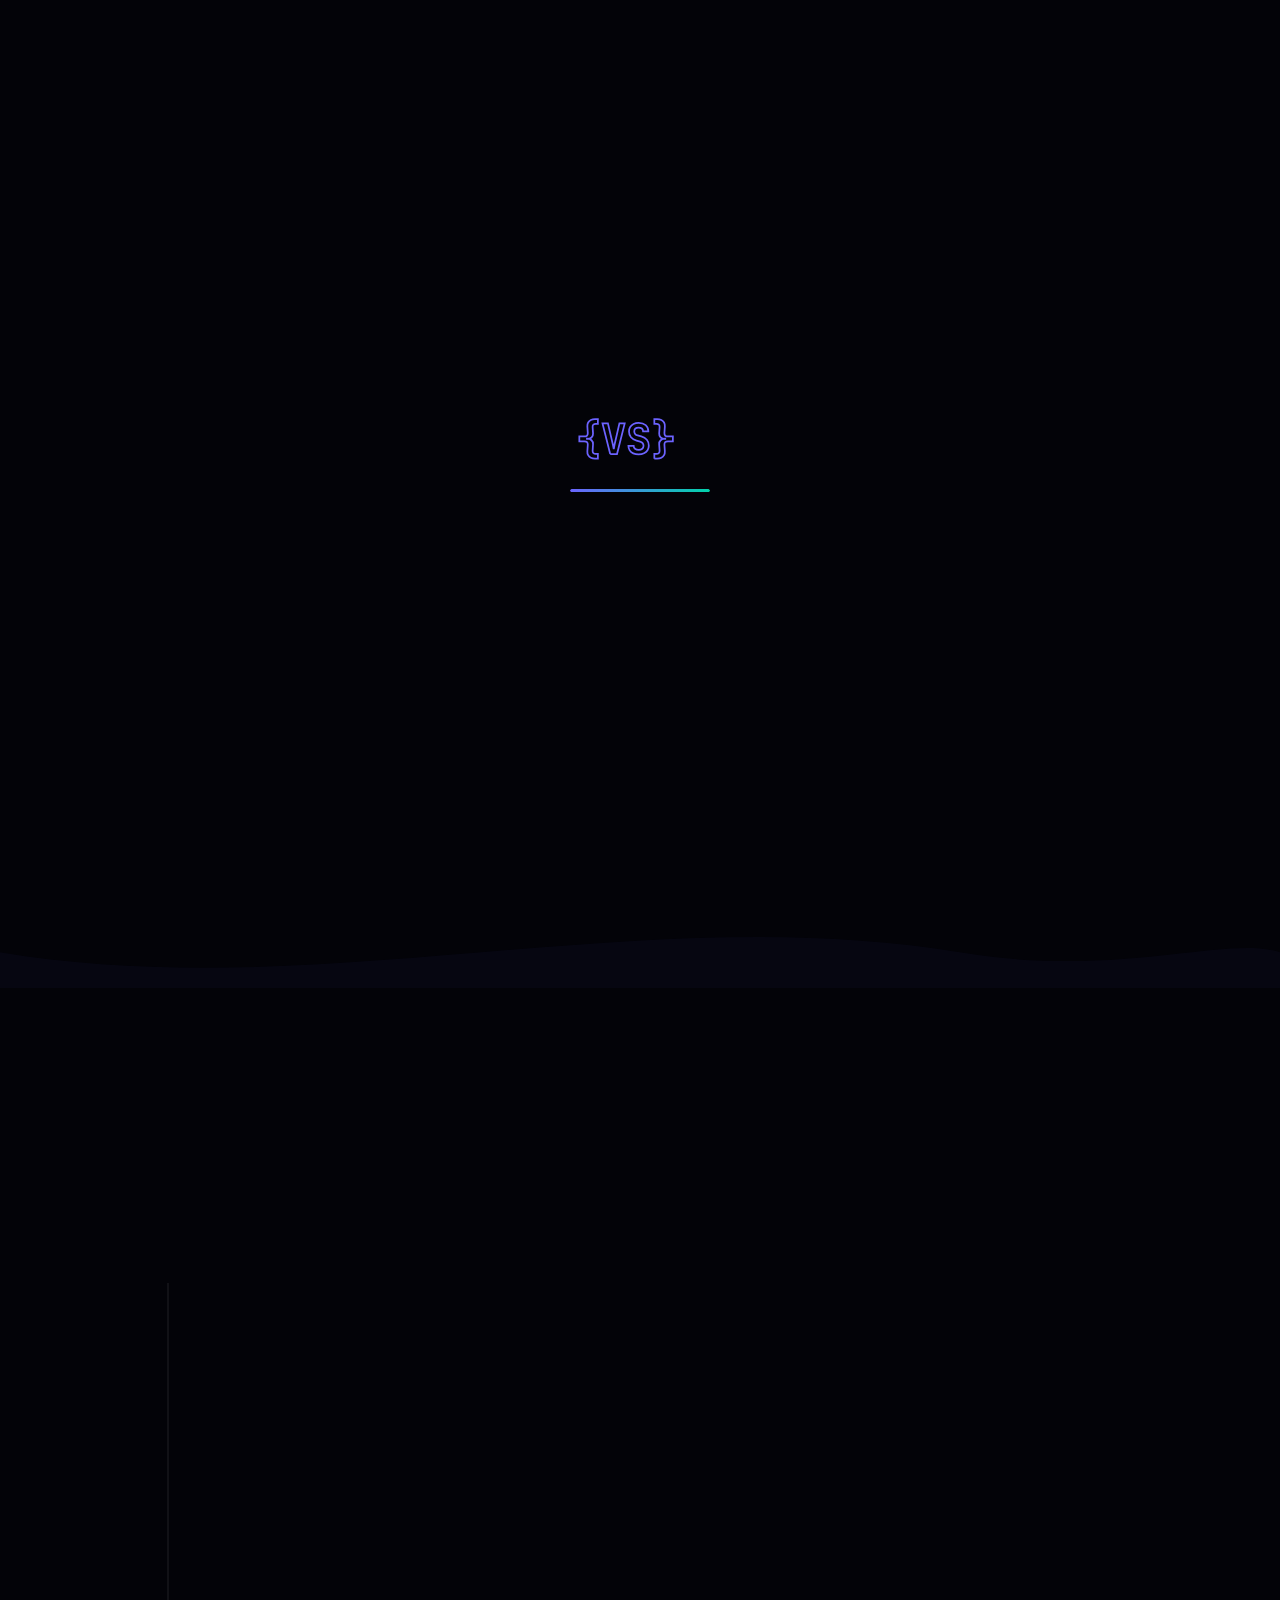
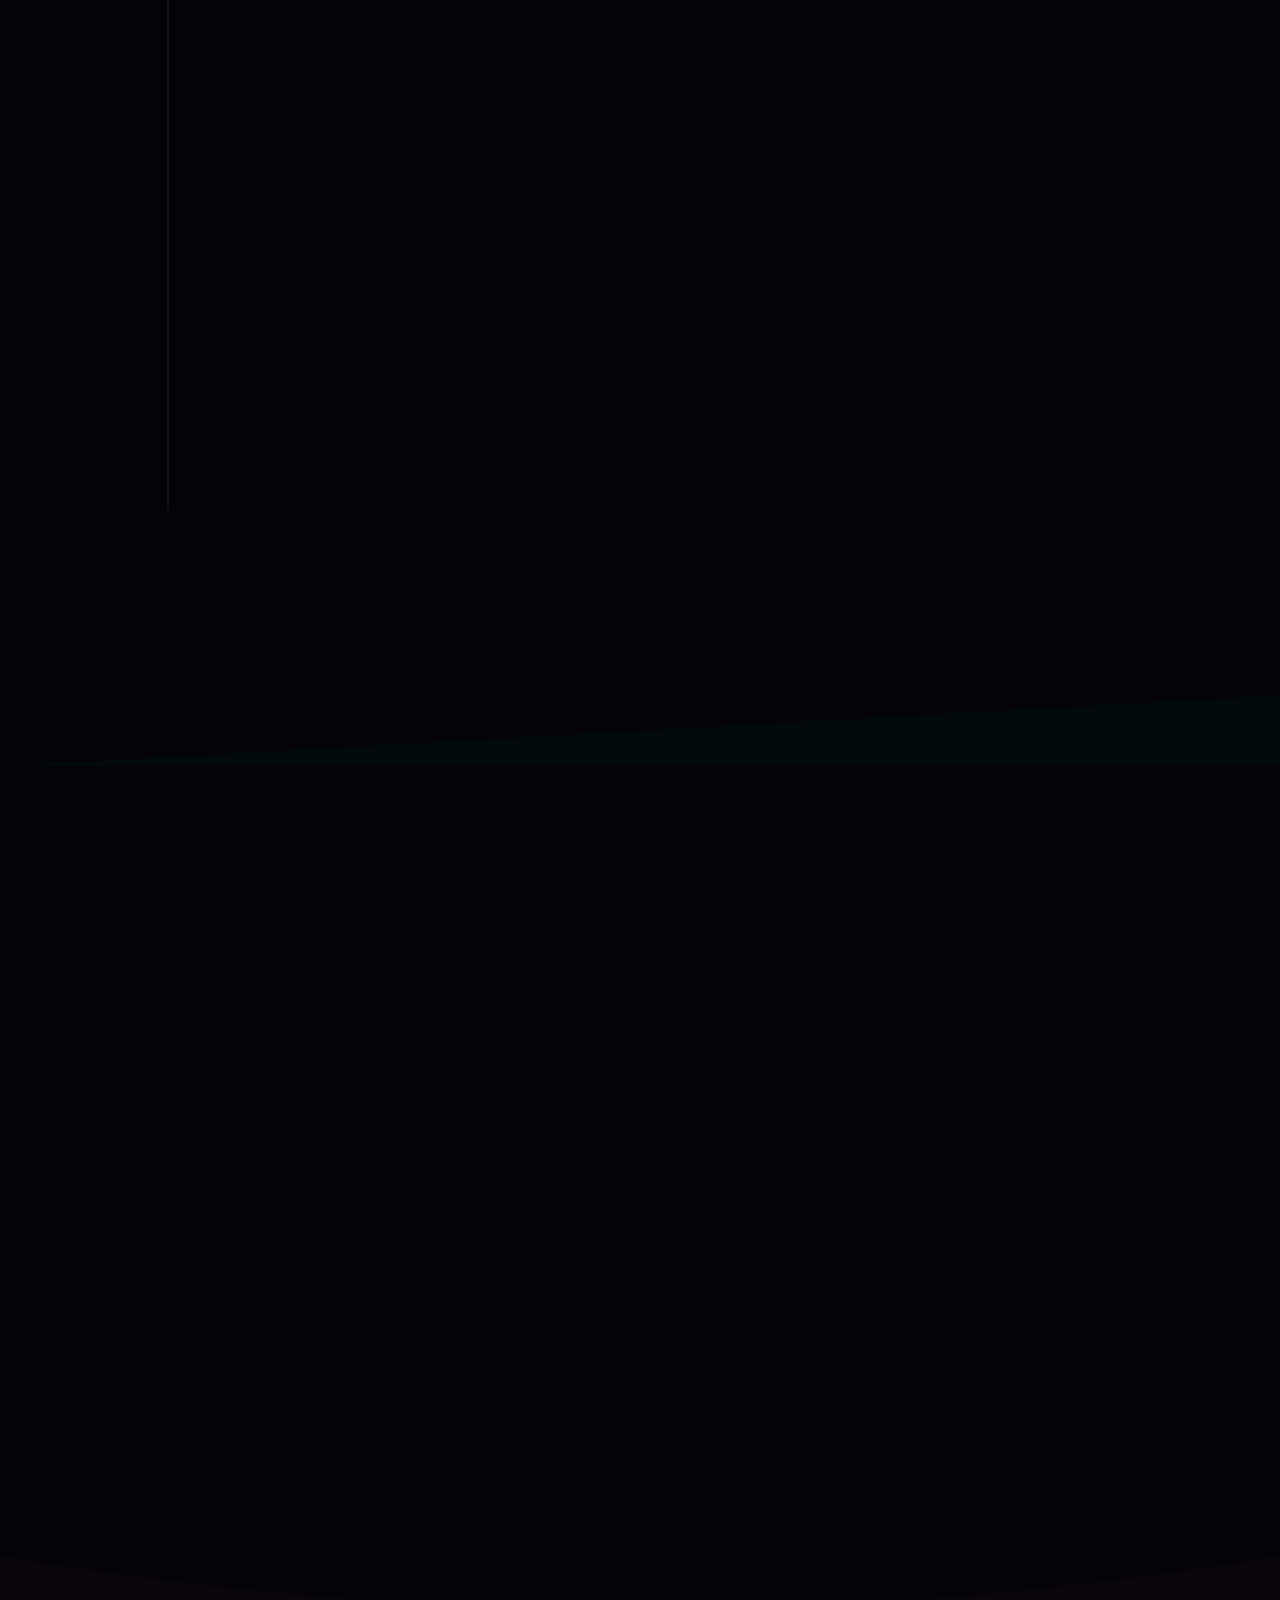
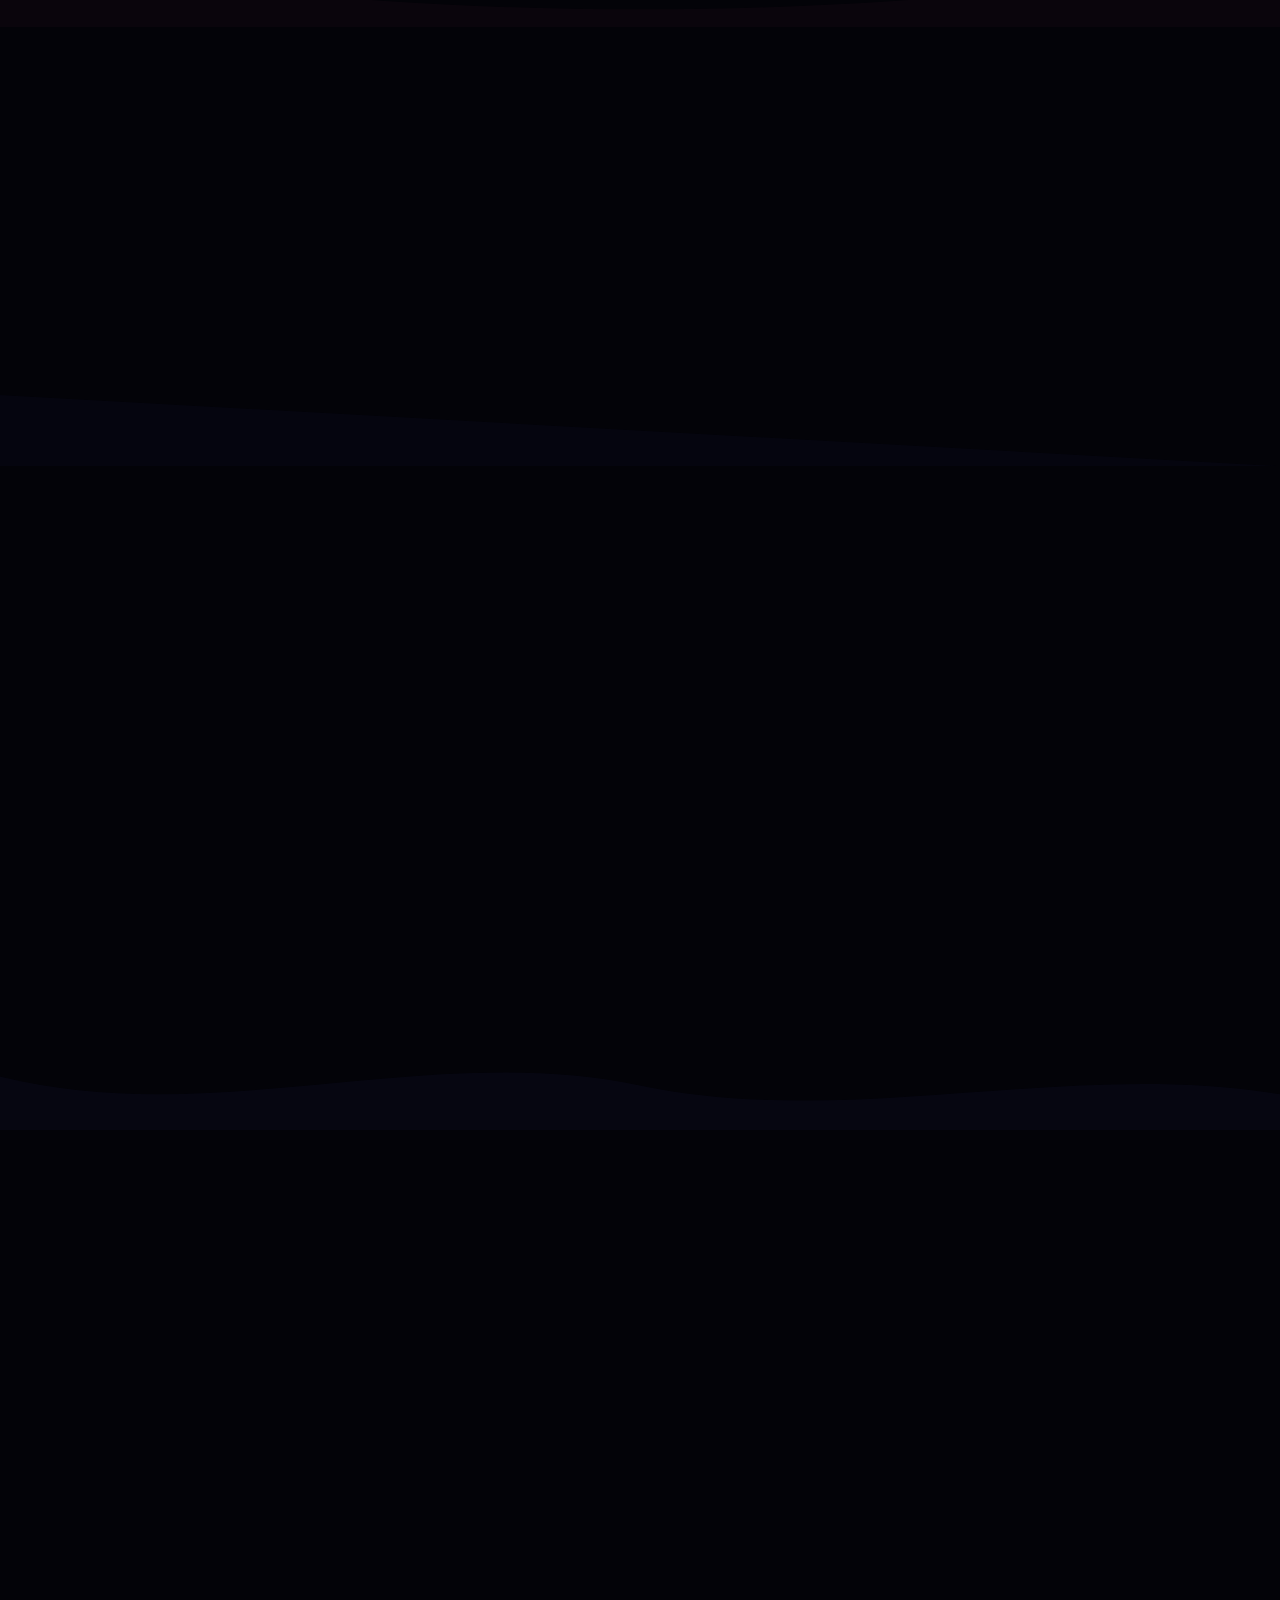
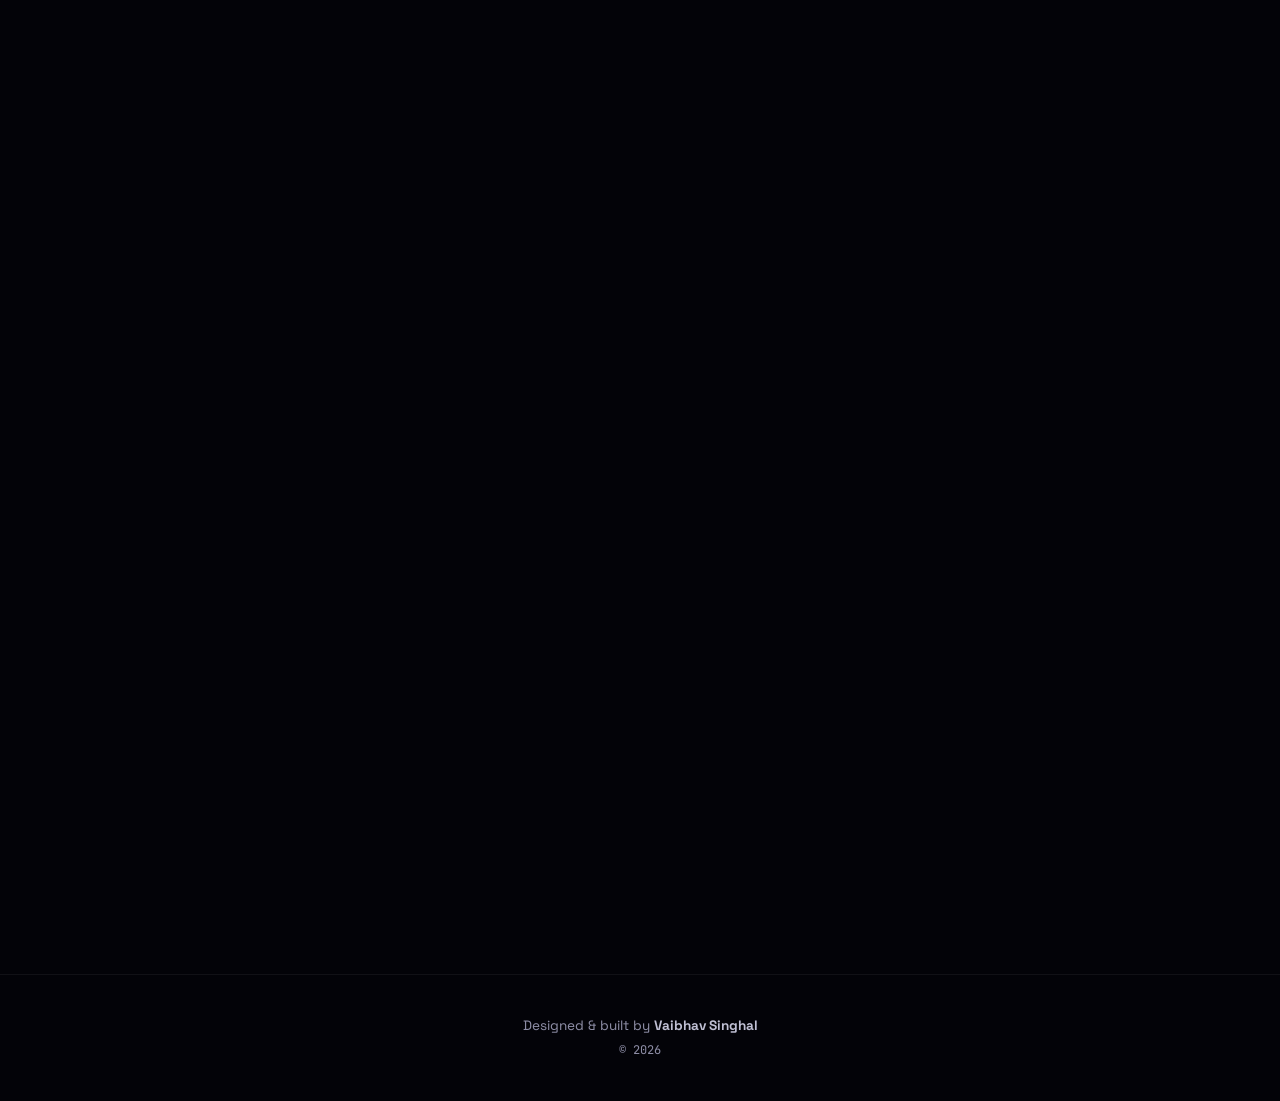
==== commit c97dce9a: "refactor(experience): replace summary paragraphs with scannable headline bullets Swap dense prose su" ====
--- a/index.html
+++ b/index.html
@@ -467,13 +467,20 @@
                       ><span class="job-tag">Multi-tenant</span
                       ><span class="job-tag">Async Queues</span>
                     </div>
-                    <p class="job-summary">
-                      Owning the identity platform post-acquisition &mdash; SCIM
-                      provisioning, unified OIDC auth, single logout, per-tenant
-                      schema isolation, and a resilient DB-backed publish queue
-                      with exponential backoff retries. Serving thousands of
-                      auth requests/min across the platform.
-                    </p>
+                    <ul class="job-headlines">
+                      <li>
+                        Built SCIM provisioning &amp; unified OIDC auth for
+                        post-acquisition identity platform
+                      </li>
+                      <li>
+                        Designed per-tenant schema isolation and DB-backed
+                        publish queue with exponential backoff
+                      </li>
+                      <li>
+                        Led operational readiness, on-call ownership, and
+                        cross-service integration hardening
+                      </li>
+                    </ul>
                     <div class="job-highlights">
                       <div class="job-highlight">
                         <span class="highlight-num">7</span>
@@ -490,6 +497,7 @@
                         <span class="highlight-label">services owned</span>
                       </div>
                     </div>
+                    <span class="job-expand-cue">View details &rarr;</span>
                   </div>
                 </div>
                 <div class="job-header-right">
@@ -783,11 +791,20 @@
                       ><span class="job-tag">Microservices</span
                       ><span class="job-tag">GCP</span>
                     </div>
-                    <p class="job-summary">
-                      Built Voice AI platform end-to-end — media microservices,
-                      SIP APIs, and Kafka schema service. Cut latency 35% and
-                      scaled concurrent calls to 700.
-                    </p>
+                    <ul class="job-headlines">
+                      <li>
+                        Rebuilt Connector Service &mdash; cut event size 40% and
+                        latency 35%
+                      </li>
+                      <li>
+                        Decomposed monolithic Media Service into TTS, STT, and
+                        media microservices
+                      </li>
+                      <li>
+                        Proposed &amp; drove centralized Kafka schema service
+                        adopted across teams
+                      </li>
+                    </ul>
                     <div class="job-highlights">
                       <div class="job-highlight">
                         <span class="highlight-num">700</span>
@@ -802,6 +819,7 @@
                         <span class="highlight-label">test coverage</span>
                       </div>
                     </div>
+                    <span class="job-expand-cue">View details &rarr;</span>
                   </div>
                 </div>
                 <div class="job-header-right">
@@ -988,11 +1006,20 @@
                       ><span class="job-tag">Python</span
                       ><span class="job-tag">Serverless</span>
                     </div>
-                    <p class="job-summary">
-                      Architected serverless APIs on AWS — improved OCR accuracy
-                      to 89%, cut production costs 20%, and automated 80% of
-                      manual transaction retries.
-                    </p>
+                    <ul class="job-headlines">
+                      <li>
+                        Built serverless APIs on AWS (API Gateway, Lambda,
+                        DynamoDB) &mdash; cut costs 20%
+                      </li>
+                      <li>
+                        Designed OCR data extraction microservices &mdash;
+                        improved accuracy 80% &rarr; 89%
+                      </li>
+                      <li>
+                        Automated transaction anomaly recovery &mdash;
+                        eliminated 80% manual retries
+                      </li>
+                    </ul>
                     <div class="job-highlights">
                       <div class="job-highlight">
                         <span class="highlight-num">89%</span>
@@ -1007,6 +1034,7 @@
                         <span class="highlight-label">retries automated</span>
                       </div>
                     </div>
+                    <span class="job-expand-cue">View details &rarr;</span>
                   </div>
                 </div>
                 <div class="job-header-right">
--- a/style.css
+++ b/style.css
@@ -823,7 +823,7 @@
 .timeline-item {
   position: relative;
   padding-left: 48px;
-  margin-bottom: 32px;
+  margin-bottom: 20px;
 }
 .timeline-dot {
   position: absolute;
@@ -905,10 +905,10 @@
   display: flex;
   justify-content: space-between;
   align-items: flex-start;
-  padding: 24px;
+  padding: 18px 20px;
   cursor: pointer;
   transition: background var(--transition);
-  gap: 16px;
+  gap: 12px;
   position: relative;
   z-index: 2;
 }
@@ -922,13 +922,13 @@
 }
 .job-header-left {
   display: flex;
-  gap: 16px;
+  gap: 12px;
   align-items: flex-start;
 }
 .company-logo {
-  width: 52px;
-  height: 52px;
-  border-radius: 14px;
+  width: 42px;
+  height: 42px;
+  border-radius: 12px;
   background: var(--gradient-1);
   display: flex;
   align-items: center;
@@ -955,23 +955,23 @@
   background: linear-gradient(135deg, #febc2e, #ff6b9d);
 }
 .job-header h3 {
-  font-size: 1.1rem;
+  font-size: 1rem;
   font-weight: 600;
   margin-bottom: 2px;
 }
 .company-name {
   color: var(--text-muted);
-  font-size: 0.9rem;
-  margin-bottom: 8px;
+  font-size: 0.85rem;
+  margin-bottom: 6px;
 }
 .job-tags {
   display: flex;
   flex-wrap: wrap;
-  gap: 6px;
+  gap: 5px;
 }
 .job-tag {
-  font-size: 0.7rem;
-  padding: 2px 10px;
+  font-size: 0.68rem;
+  padding: 2px 8px;
   border-radius: 12px;
   background: rgba(108, 99, 255, 0.08);
   color: var(--accent-bright);
@@ -980,30 +980,67 @@
 }
 .job-summary {
   color: var(--text-muted);
+  font-size: 0.85rem;
+  line-height: 1.5;
+  margin-top: 8px;
+  max-width: 620px;
+}
+.job-headlines {
+  list-style: none;
+  padding: 0;
+  margin: 8px 0 0;
+  display: flex;
+  flex-direction: column;
+  gap: 4px;
+  max-width: 620px;
+}
+.job-headlines li {
+  color: var(--text-muted);
+  font-size: 0.82rem;
+  line-height: 1.45;
+  padding-left: 14px;
+  position: relative;
+}
+.job-headlines li::before {
+  content: "›";
+  position: absolute;
+  left: 0;
+  color: var(--accent);
+  font-weight: 700;
   font-size: 0.95rem;
-  line-height: 1.6;
-  margin-top: 10px;
-  max-width: 620px;
+  line-height: 1.3;
+}
+.job-expand-cue {
+  display: inline-block;
+  margin-top: 8px;
+  font-size: 0.72rem;
+  font-family: var(--font-mono);
+  color: var(--accent);
+  opacity: 0.6;
+  transition: opacity 0.3s;
+}
+.job-header:hover .job-expand-cue {
+  opacity: 1;
 }
 /* ── Stat highlights on timeline cards ── */
 .job-highlights {
   display: flex;
-  gap: 12px;
-  margin-top: 14px;
+  gap: 8px;
+  margin-top: 10px;
   flex-wrap: wrap;
 }
 .job-highlight {
   display: flex;
   align-items: baseline;
-  gap: 8px;
-  padding: 8px 14px;
+  gap: 6px;
+  padding: 5px 10px;
   border-radius: var(--radius-sm);
   background: rgba(108, 99, 255, 0.06);
   border: 1px solid rgba(108, 99, 255, 0.1);
 }
 .job-highlight .highlight-num {
   font-family: var(--font-mono);
-  font-size: 1.3rem;
+  font-size: 1.05rem;
   font-weight: 800;
   background: var(--gradient-1);
   -webkit-background-clip: text;
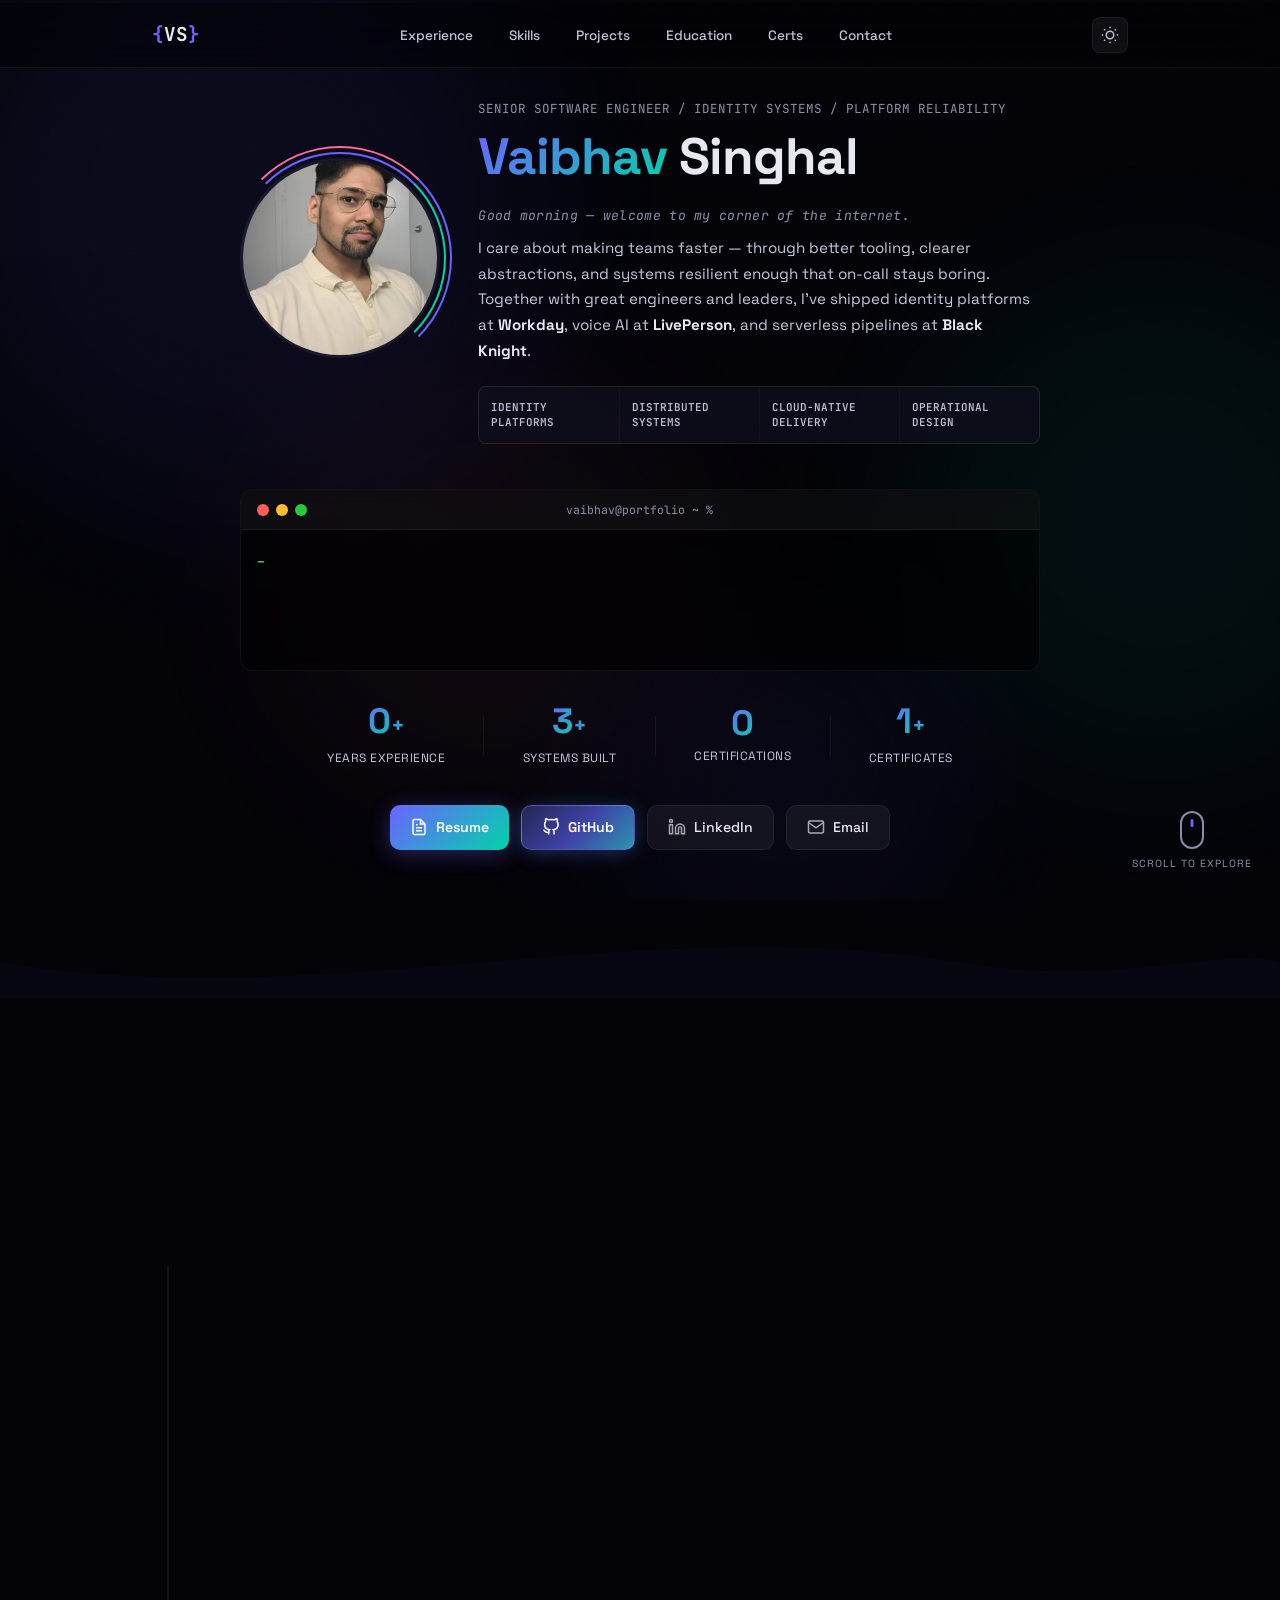
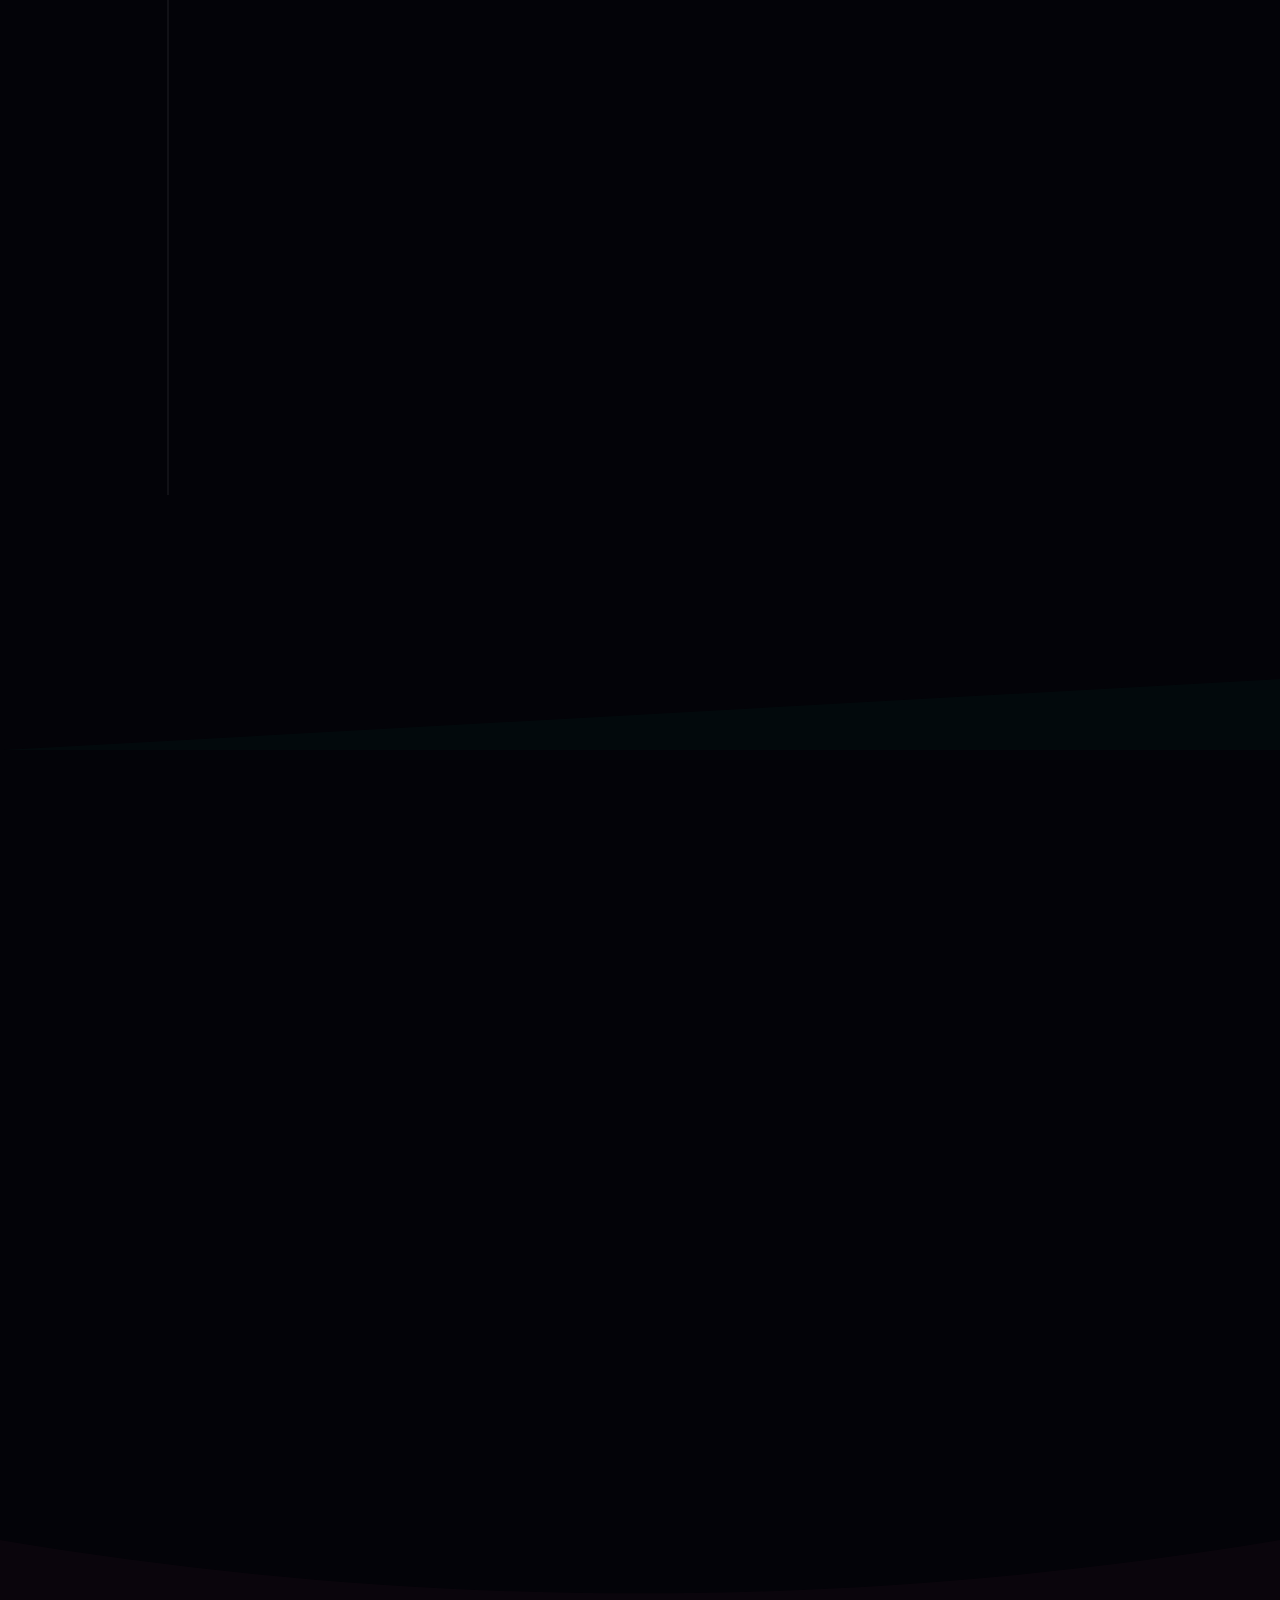
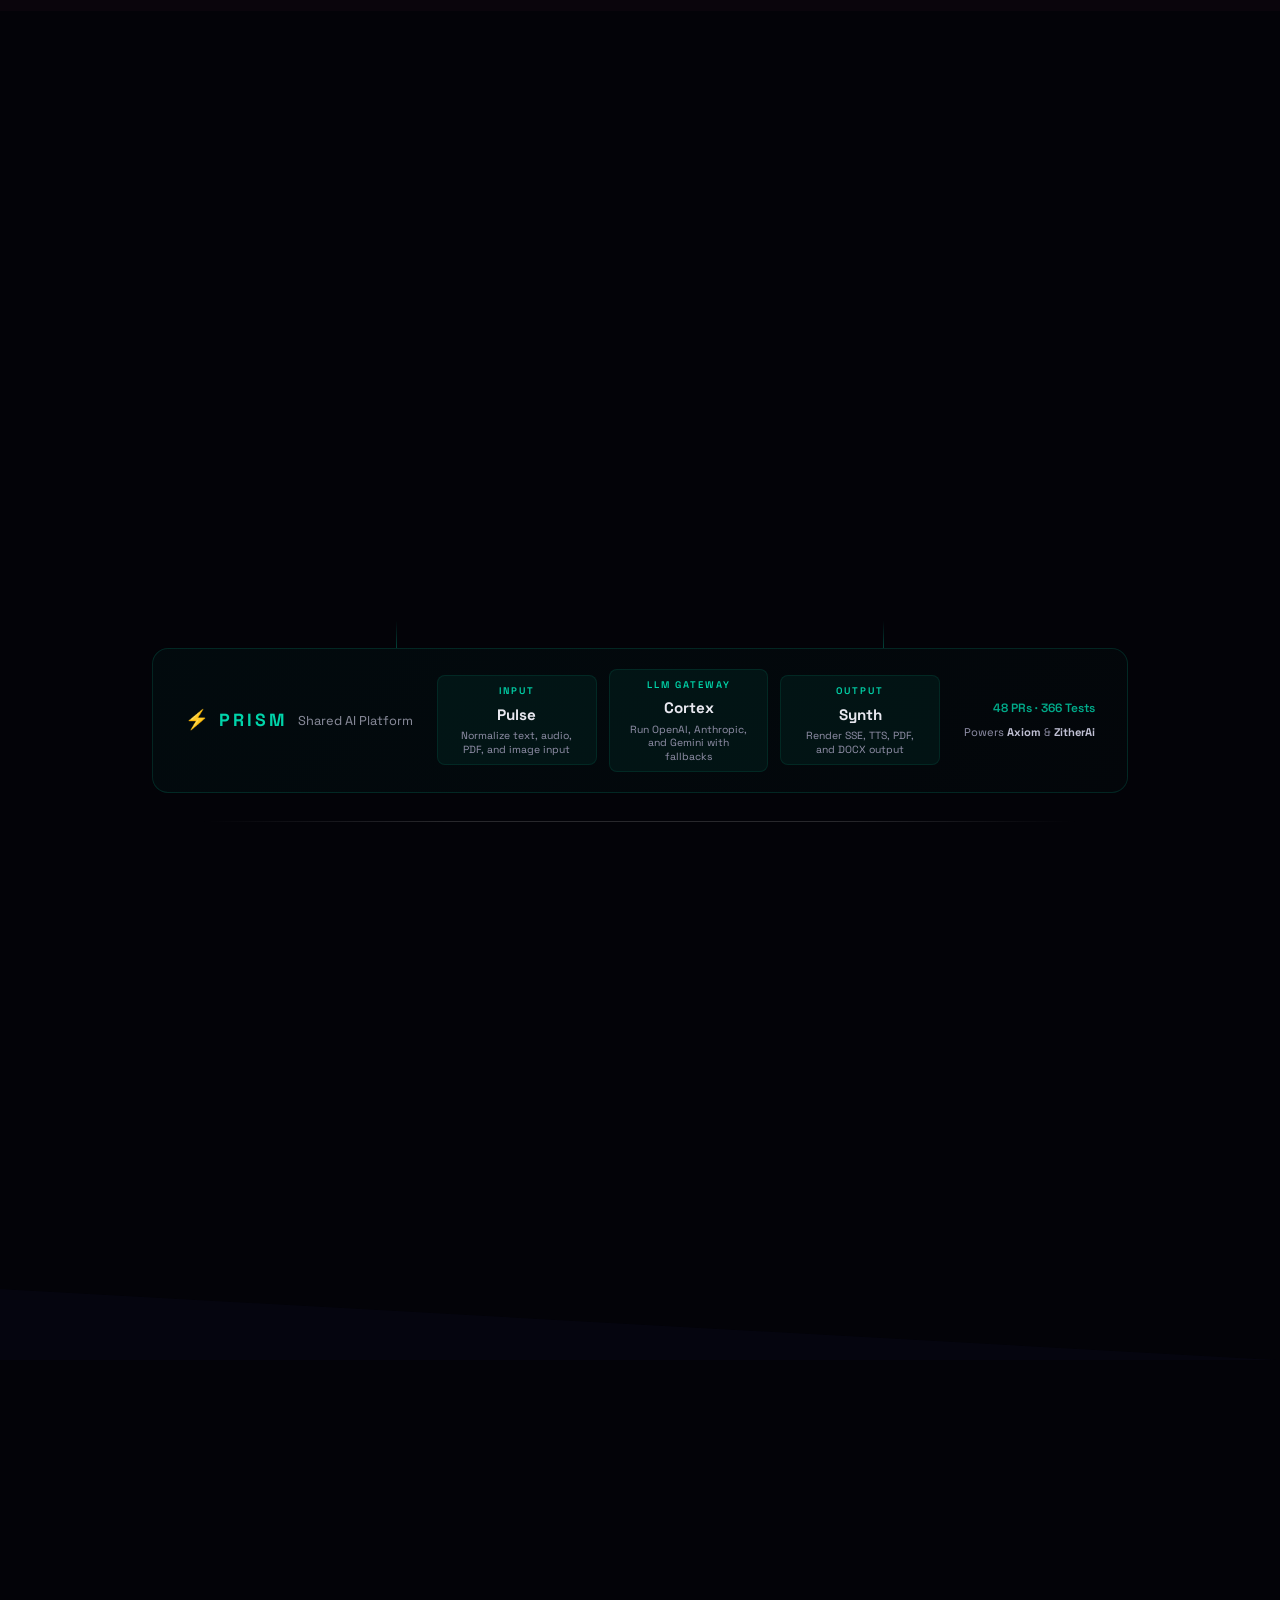
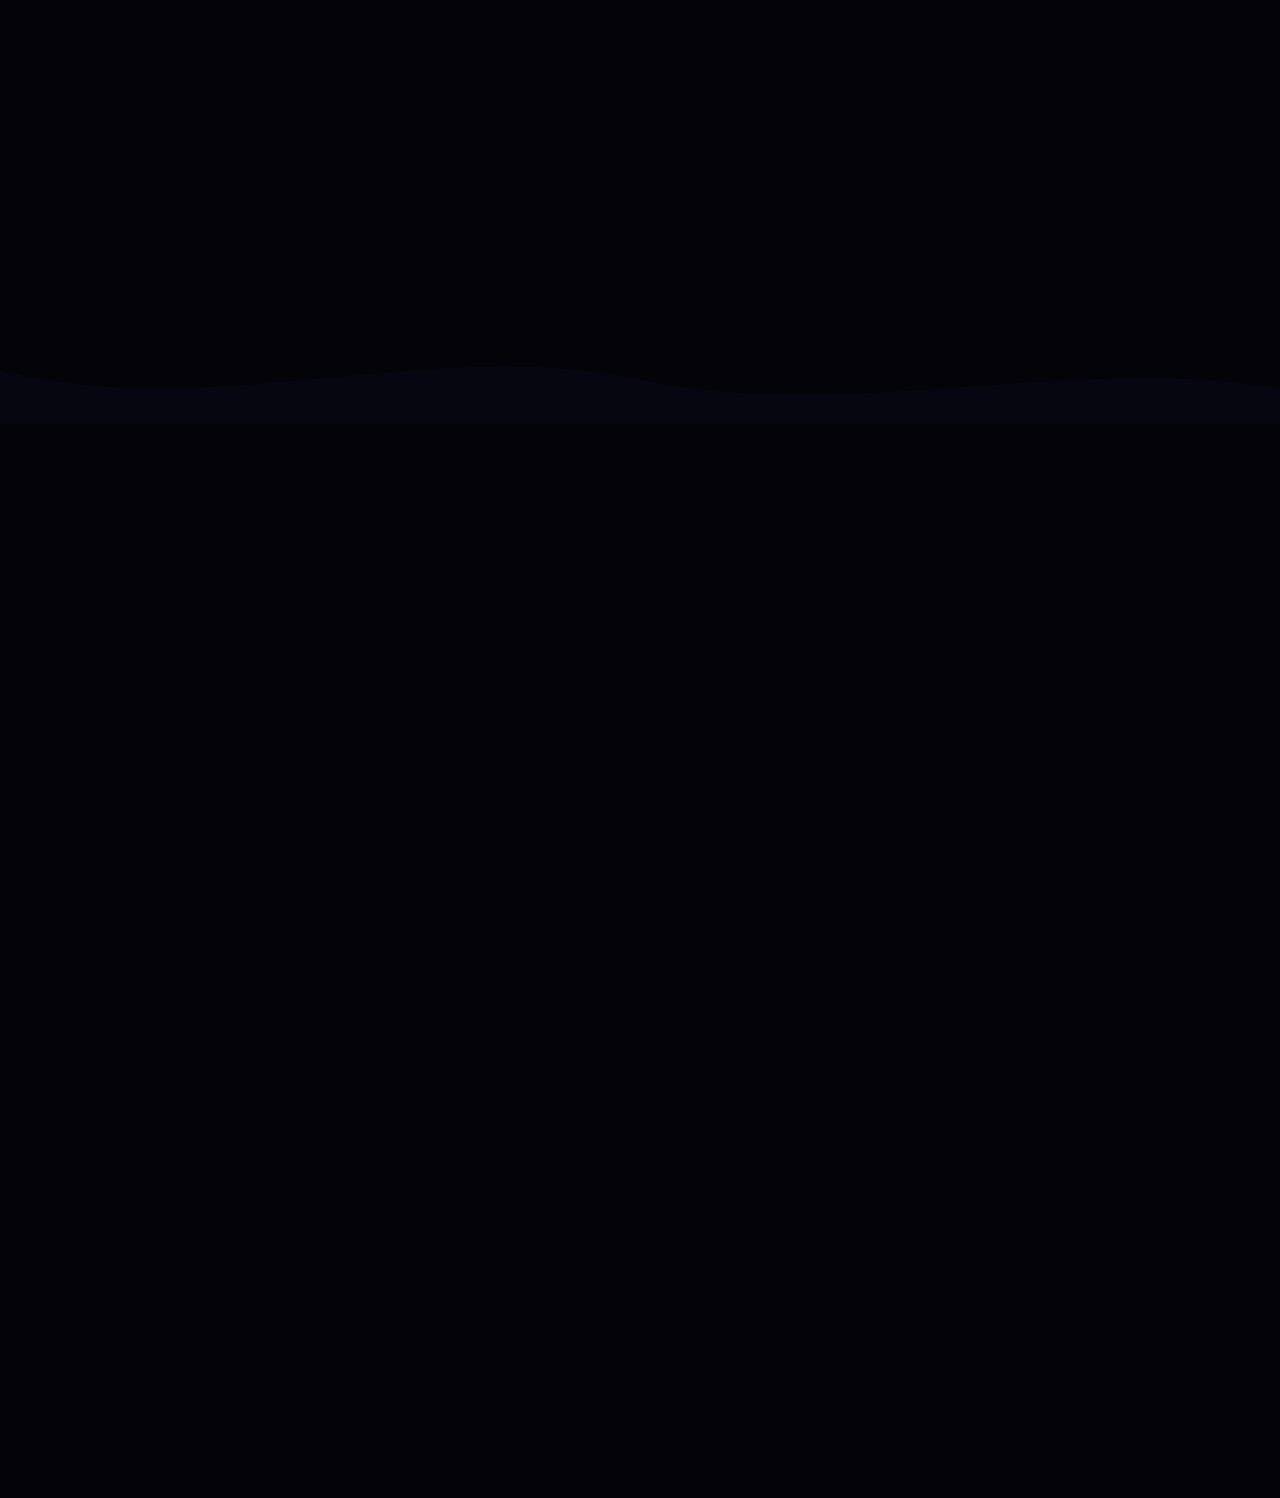
==== commit 5ff64774: "Refine portfolio visuals and interactions" ====
--- a/index.html
+++ b/index.html
@@ -274,6 +274,9 @@
             </div>
           </div>
           <div class="hero-intro-right">
+            <p class="hero-kicker reveal" style="--delay: 0.04s">
+              Senior Software Engineer / Identity Systems / Platform Reliability
+            </p>
             <h1 class="hero-name reveal" style="--delay: 0.1s">
               <span class="hero-first">Vaibhav</span>
               <span class="hero-last">Singhal</span>
@@ -291,6 +294,12 @@
               <strong>Workday</strong>, voice AI at <strong>LivePerson</strong>,
               and serverless pipelines at <strong>Black Knight</strong>.
             </p>
+            <div class="hero-focus-grid reveal" style="--delay: 0.28s">
+              <span>Identity platforms</span>
+              <span>Distributed systems</span>
+              <span>Cloud-native delivery</span>
+              <span>Operational design</span>
+            </div>
           </div>
         </div>
 
@@ -2012,6 +2021,12 @@
             and interesting engineering challenges.
           </p>
         </div>
+        <div class="contact-signal reveal" aria-hidden="true">
+          <canvas id="contactSignalCanvas"></canvas>
+          <div class="contact-signal-meta">
+            <span>Hover contact links</span>
+          </div>
+        </div>
         <div class="contact-grid reveal">
           <a
             href="https://drive.google.com/drive/folders/14P5q0XW5jiU3eIH2igkKzJ6LDOcdwyKn?usp=sharing"
@@ -2064,16 +2079,17 @@
               stroke-width="1.5"
               style="
                 padding: 10px;
-                border: 1px solid rgba(255, 255, 255, 0.2);
+                border: 1px solid rgba(139, 131, 255, 0.34);
                 border-radius: 12px;
-                background: rgba(255, 255, 255, 0.06);
-                filter: drop-shadow(0 0 8px rgba(255, 255, 255, 0.15));
+                background: rgba(84, 111, 255, 0.08);
+                filter: drop-shadow(0 0 10px rgba(82, 199, 248, 0.22));
               "
             >
               <defs>
                 <linearGradient id="githubGrad" x1="0" y1="0" x2="1" y2="1">
-                  <stop offset="0%" stop-color="#e8e8f0" />
-                  <stop offset="100%" stop-color="#a0a0c0" />
+                  <stop offset="0%" stop-color="#f5f6ff" />
+                  <stop offset="52%" stop-color="#8b83ff" />
+                  <stop offset="100%" stop-color="#52c7f8" />
                 </linearGradient>
               </defs>
               <path
--- a/style.css
+++ b/style.css
@@ -27,9 +27,9 @@
   --transition: 0.3s cubic-bezier(0.4, 0, 0.2, 1);
   --font-main: "Space Grotesk", -apple-system, BlinkMacSystemFont, sans-serif;
   --font-mono: "JetBrains Mono", "Fira Code", monospace;
-  --folder-back: #b08030;
-  --folder-front: #c89840;
-  --folder-tab: #a07028;
+  --folder-back: #332f70;
+  --folder-front: #6860d7;
+  --folder-tab: #26235a;
 }
 
 html {
@@ -352,10 +352,10 @@
   pointer-events: none; /* let clicks pass through to page content */
 }
 .robot-scene.ready {
-  opacity: 0.6;
+  opacity: 0.2;
 }
 [data-theme="light"] .robot-scene.ready {
-  opacity: 0.2;
+  opacity: 0.075;
 }
 .robot-scene canvas {
   width: 100% !important;
@@ -424,6 +424,15 @@
   text-align: left;
   flex: 1;
   min-width: 0;
+}
+.hero-kicker {
+  margin-bottom: 10px;
+  color: var(--text-dim);
+  font-family: var(--font-mono);
+  font-size: clamp(0.68rem, 1.1vw, 0.78rem);
+  letter-spacing: 0.08em;
+  line-height: 1.5;
+  text-transform: uppercase;
 }
 .hero-photo-wrap {
   position: relative;
@@ -644,20 +653,24 @@
   opacity: 1;
 }
 .hero-btn-github {
-  border-color: rgba(255, 255, 255, 0.25);
-  background: rgba(255, 255, 255, 0.08);
+  border-color: rgba(139, 131, 255, 0.38);
+  background: linear-gradient(135deg, rgba(38, 39, 88, 0.96), rgba(71, 74, 186, 0.88), rgba(55, 190, 225, 0.78));
   color: #fff;
   font-weight: 600;
-  box-shadow: 0 4px 16px rgba(255, 255, 255, 0.08);
+  box-shadow:
+    0 4px 18px rgba(84, 111, 255, 0.24),
+    0 0 26px rgba(82, 199, 248, 0.1);
 }
 .hero-btn-github svg {
   opacity: 1;
 }
 .hero-btn-github:hover {
-  border-color: rgba(255, 255, 255, 0.4);
-  background: rgba(255, 255, 255, 0.12);
+  border-color: rgba(139, 131, 255, 0.6);
+  background: linear-gradient(135deg, rgba(50, 51, 124, 1), rgba(88, 91, 214, 0.96), rgba(78, 211, 236, 0.88));
   color: #fff;
-  box-shadow: 0 4px 24px rgba(255, 255, 255, 0.15);
+  box-shadow:
+    0 4px 28px rgba(84, 111, 255, 0.34),
+    0 0 36px rgba(82, 199, 248, 0.18);
   transform: translateY(-2px);
 }
 .hero-btn-resume {
@@ -772,6 +785,33 @@
 .hero-blurb strong {
   color: var(--text);
 }
+.hero-focus-grid {
+  display: grid;
+  grid-template-columns: repeat(4, minmax(0, 1fr));
+  gap: 1px;
+  max-width: 620px;
+  margin-top: 22px;
+  overflow: hidden;
+  border: 1px solid var(--glass-border);
+  border-radius: var(--radius-sm);
+  background: var(--glass-border);
+}
+.hero-focus-grid span {
+  display: flex;
+  align-items: center;
+  min-height: 56px;
+  padding: 12px;
+  background: rgba(10, 10, 26, 0.72);
+  color: var(--text-muted);
+  font-family: var(--font-mono);
+  font-size: 0.68rem;
+  font-weight: 600;
+  line-height: 1.35;
+  text-transform: uppercase;
+}
+[data-theme="light"] .hero-focus-grid span {
+  background: rgba(248, 241, 231, 0.72);
+}
 
 /* ═══ SECTIONS ═══ */
 section {
@@ -805,6 +845,12 @@
   color: var(--text-muted);
   font-size: 1rem;
   max-width: 500px;
+}
+@media (min-width: 900px) {
+  #experience .section-subtitle {
+    max-width: none;
+    white-space: nowrap;
+  }
 }
 
 /* ═══ TIMELINE ═══ */
@@ -1759,13 +1805,13 @@
   width: 740px;
   height: 407px;
   margin: -203px 0 0 -370px;
-  --ring-glow: rgba(254, 188, 46, 0.03);
-  --ring-glow-strong: rgba(254, 188, 46, 0.08);
+  --ring-glow: rgba(139, 131, 255, 0.04);
+  --ring-glow-strong: rgba(139, 131, 255, 0.1);
   --ring-delay: 3s;
 }
 .orbit-ring.ring-4::before {
-  border-color: rgba(254, 188, 46, 0.08);
-  box-shadow: inset 0 0 20px rgba(254, 188, 46, 0.03);
+  border-color: rgba(139, 131, 255, 0.12);
+  box-shadow: inset 0 0 20px rgba(139, 131, 255, 0.04);
 }
 /* Skill nodes — positioned by JS */
 .orbit-node {
@@ -1801,9 +1847,9 @@
   border: 1px solid rgba(255, 107, 157, 0.2);
 }
 .orbit-ring.ring-4 .orbit-node {
-  background: rgba(254, 188, 46, 0.1);
-  color: var(--yellow, #febc2e);
-  border: 1px solid rgba(254, 188, 46, 0.25);
+  background: rgba(139, 131, 255, 0.1);
+  color: #b7b1ff;
+  border: 1px solid rgba(139, 131, 255, 0.24);
 }
 .orbit-node:hover {
   transform: scale(1.3) !important;
@@ -2018,6 +2064,7 @@
   display: grid;
   gap: 28px;
   justify-items: center;
+  padding-top: 40px;
 }
 .folder-row-main {
   grid-template-columns: repeat(2, 1fr);
@@ -2239,10 +2286,13 @@
   min-width: 240px;
   min-height: 300px;
   width: 100%;
+  overflow: visible;
+  z-index: 1;
 }
 .folder:hover {
   border-color: rgba(108, 99, 255, 0.3);
   box-shadow: 0 12px 40px rgba(108, 99, 255, 0.1);
+  z-index: 5;
 }
 /* Glow on hover */
 .folder::before {
@@ -2260,7 +2310,7 @@
   pointer-events: none;
 }
 .folder:hover::before {
-  opacity: 0.07;
+  opacity: 0.1;
 }
 
 /* Folder visual area */
@@ -2753,6 +2803,47 @@
 #contact {
   text-align: center;
 }
+.contact-signal {
+  position: relative;
+  height: clamp(260px, 32vw, 390px);
+  max-width: 1040px;
+  margin: 4px auto 34px;
+  overflow: hidden;
+  border-top: 1px solid var(--glass-border);
+  border-bottom: 1px solid var(--glass-border);
+  background:
+    radial-gradient(circle at 50% 50%, rgba(108, 99, 255, 0.08), transparent 42%),
+    linear-gradient(90deg, transparent, rgba(255, 255, 255, 0.025), transparent);
+  transition:
+    border-color var(--transition),
+    background var(--transition);
+}
+.contact-signal.active {
+  border-color: rgba(108, 99, 255, 0.26);
+  background:
+    radial-gradient(circle at 50% 46%, rgba(108, 99, 255, 0.16), transparent 38%),
+    radial-gradient(circle at 82% 54%, rgba(0, 212, 170, 0.08), transparent 32%),
+    linear-gradient(90deg, transparent, rgba(255, 255, 255, 0.035), transparent);
+}
+#contactSignalCanvas {
+  width: 100%;
+  height: 100%;
+  display: block;
+}
+.contact-signal-meta {
+  position: absolute;
+  right: 18px;
+  bottom: 16px;
+  color: var(--text-dim);
+  font-family: var(--font-mono);
+  font-size: 0.68rem;
+  letter-spacing: 0.08em;
+  text-transform: uppercase;
+  transition: color var(--transition);
+}
+.contact-signal.active .contact-signal-meta {
+  color: var(--accent-bright);
+}
 .contact-grid {
   display: flex;
   justify-content: center;
@@ -2786,16 +2877,23 @@
   color: var(--accent-bright);
 }
 .github-card {
-  border-color: rgba(255, 255, 255, 0.2);
-  box-shadow: 0 0 20px rgba(255, 255, 255, 0.06);
+  border-color: rgba(139, 131, 255, 0.32);
+  box-shadow:
+    0 0 22px rgba(84, 111, 255, 0.14),
+    0 0 40px rgba(82, 199, 248, 0.05);
 }
 .github-card span {
-  color: #fff;
+  background: linear-gradient(135deg, #f5f6ff 0%, #8b83ff 52%, #52c7f8 100%);
+  -webkit-background-clip: text;
+  -webkit-text-fill-color: transparent;
+  background-clip: text;
   font-weight: 700;
 }
 .github-card:hover {
-  border-color: rgba(255, 255, 255, 0.35);
-  box-shadow: 0 0 30px rgba(255, 255, 255, 0.1);
+  border-color: rgba(139, 131, 255, 0.55);
+  box-shadow:
+    0 0 34px rgba(84, 111, 255, 0.22),
+    0 0 56px rgba(82, 199, 248, 0.1);
 }
 .resume-card {
   border-color: rgba(108, 99, 255, 0.3);
@@ -3024,7 +3122,7 @@
   margin-right: 4px;
 }
 [data-theme="light"] .cmd-palette {
-  background: rgba(255, 255, 255, 0.98);
+  background: rgba(238, 228, 214, 0.98);
   border-color: rgba(108, 99, 255, 0.15);
   box-shadow:
     0 20px 60px rgba(0, 0, 0, 0.15),
@@ -3080,35 +3178,39 @@
 
 /* ═══ LIGHT THEME ═══ */
 [data-theme="light"] {
-  --bg-deep: #f5f5f7;
-  --bg: #ffffff;
-  --glass: rgba(0, 0, 0, 0.03);
-  --glass-border: rgba(0, 0, 0, 0.08);
-  --glass-hover: rgba(0, 0, 0, 0.05);
-  --text: #1a1a2e;
-  --text-muted: #4a4a6a;
-  --text-dim: #7a7a94;
+  --bg-deep: #ddd2c4;
+  --bg: #ece2d3;
+  --glass: rgba(245, 238, 227, 0.46);
+  --glass-border: rgba(55, 47, 40, 0.12);
+  --glass-hover: rgba(246, 239, 229, 0.64);
+  --text: #1d1a22;
+  --text-muted: #514a55;
+  --text-dim: #746a73;
   --accent: #5a52e0;
   --accent-bright: #6c63ff;
   --accent-glow: rgba(108, 99, 255, 0.15);
-  --folder-back: #d4a048;
-  --folder-front: #ddb058;
-  --folder-tab: #c89438;
+  --folder-back: #b9abc8;
+  --folder-front: #d8cce4;
+  --folder-tab: #9988b5;
 }
 [data-theme="light"] body {
   -webkit-font-smoothing: antialiased;
+  background:
+    radial-gradient(circle at 12% 16%, rgba(108, 99, 255, 0.055), transparent 28vw),
+    radial-gradient(circle at 82% 24%, rgba(0, 212, 170, 0.045), transparent 26vw),
+    var(--bg-deep);
 }
 [data-theme="light"] .mesh-blob {
-  opacity: 0.12;
+  opacity: 0.1;
 }
 [data-theme="light"] .noise-overlay {
-  opacity: 0.008;
+  opacity: 0.012;
 }
 [data-theme="light"] #navbar {
-  background: rgba(245, 245, 247, 0.7);
+  background: rgba(221, 210, 196, 0.72);
 }
 [data-theme="light"] #navbar.scrolled {
-  background: rgba(245, 245, 247, 0.95);
+  background: rgba(221, 210, 196, 0.94);
   box-shadow: 0 4px 30px rgba(0, 0, 0, 0.08);
 }
 [data-theme="light"] .terminal {
@@ -3117,14 +3219,14 @@
 }
 [data-theme="light"] .job-detail-panel,
 [data-theme="light"] .timeline.detail-open .job-detail-panel {
-  background: rgba(255, 255, 255, 0.98);
+  background: rgba(238, 228, 214, 0.98);
   border-color: rgba(0, 0, 0, 0.1);
 }
 [data-theme="light"] .detail-panel-close {
-  background: rgba(255, 255, 255, 0.95);
+  background: rgba(238, 228, 214, 0.95);
 }
 [data-theme="light"] .orbit-tooltip {
-  background: rgba(255, 255, 255, 0.95);
+  background: rgba(238, 228, 214, 0.95);
   border-color: var(--accent);
 }
 [data-theme="light"] .cursor-glow {
@@ -3138,11 +3240,11 @@
   border-color: rgba(108, 99, 255, 0.12);
 }
 [data-theme="light"] .back-to-top {
-  background: rgba(255, 255, 255, 0.9);
+  background: rgba(238, 228, 214, 0.9);
   border-color: rgba(0, 0, 0, 0.1);
 }
 [data-theme="light"] .glass-card {
-  background: rgba(255, 255, 255, 0.6);
+  background: rgba(246, 238, 226, 0.58);
   border-color: rgba(0, 0, 0, 0.06);
 }
 [data-theme="light"] .glass-card:hover {
@@ -3158,7 +3260,7 @@
   );
 }
 [data-theme="light"] .hero-btn {
-  background: rgba(255, 255, 255, 0.6);
+  background: rgba(246, 238, 226, 0.58);
   border-color: rgba(0, 0, 0, 0.1);
 }
 [data-theme="light"] .hero-btn-resume {
@@ -3166,6 +3268,26 @@
   border: none;
   color: #fff;
 }
+[data-theme="light"] .hero-btn-github {
+  border-color: rgba(77, 83, 210, 0.28);
+  background: linear-gradient(135deg, #383d92 0%, #6271f6 52%, #32b7d5 100%);
+  color: #fff;
+  box-shadow:
+    0 4px 18px rgba(77, 83, 210, 0.18),
+    0 0 24px rgba(50, 183, 213, 0.12);
+}
+[data-theme="light"] .github-card {
+  border-color: rgba(77, 83, 210, 0.2);
+  box-shadow:
+    0 0 22px rgba(77, 83, 210, 0.1),
+    0 0 36px rgba(50, 183, 213, 0.06);
+}
+[data-theme="light"] .github-card span {
+  background: linear-gradient(135deg, #323775 0%, #5265e8 54%, #008fb2 100%);
+  -webkit-background-clip: text;
+  -webkit-text-fill-color: transparent;
+  background-clip: text;
+}
 [data-theme="light"] .section-divider svg path,
 [data-theme="light"] .section-divider svg polygon {
   fill: rgba(108, 99, 255, 0.03);
@@ -3178,15 +3300,15 @@
   border-color: var(--text-dim);
 }
 [data-theme="light"] .collapsible-toggle {
-  background: rgba(255, 255, 255, 0.6);
+  background: rgba(246, 238, 226, 0.58);
   border-color: rgba(0, 0, 0, 0.08);
 }
 [data-theme="light"] .udemy-item {
-  background: rgba(255, 255, 255, 0.5);
+  background: rgba(246, 238, 226, 0.5);
   border-color: rgba(0, 0, 0, 0.06);
 }
 [data-theme="light"] .nav-links {
-  background: rgba(245, 245, 247, 0.98);
+  background: rgba(236, 226, 211, 0.98);
 }
 
 /* ═══ HERO GREETING ═══ */
@@ -3600,6 +3722,9 @@
   .hero-name {
     white-space: normal;
   }
+  .hero-focus-grid {
+    grid-template-columns: repeat(2, minmax(0, 1fr));
+  }
   .scroll-indicator {
     display: none;
   }
@@ -3653,6 +3778,16 @@
     font-size: 0.72rem;
     min-height: 110px;
   }
+  .hero-focus-grid {
+    grid-template-columns: 1fr;
+  }
+  .hero-focus-grid span {
+    min-height: auto;
+  }
+  .contact-signal {
+    height: 220px;
+    margin-bottom: 24px;
+  }
   .nav-inner {
     padding: 0 12px;
   }
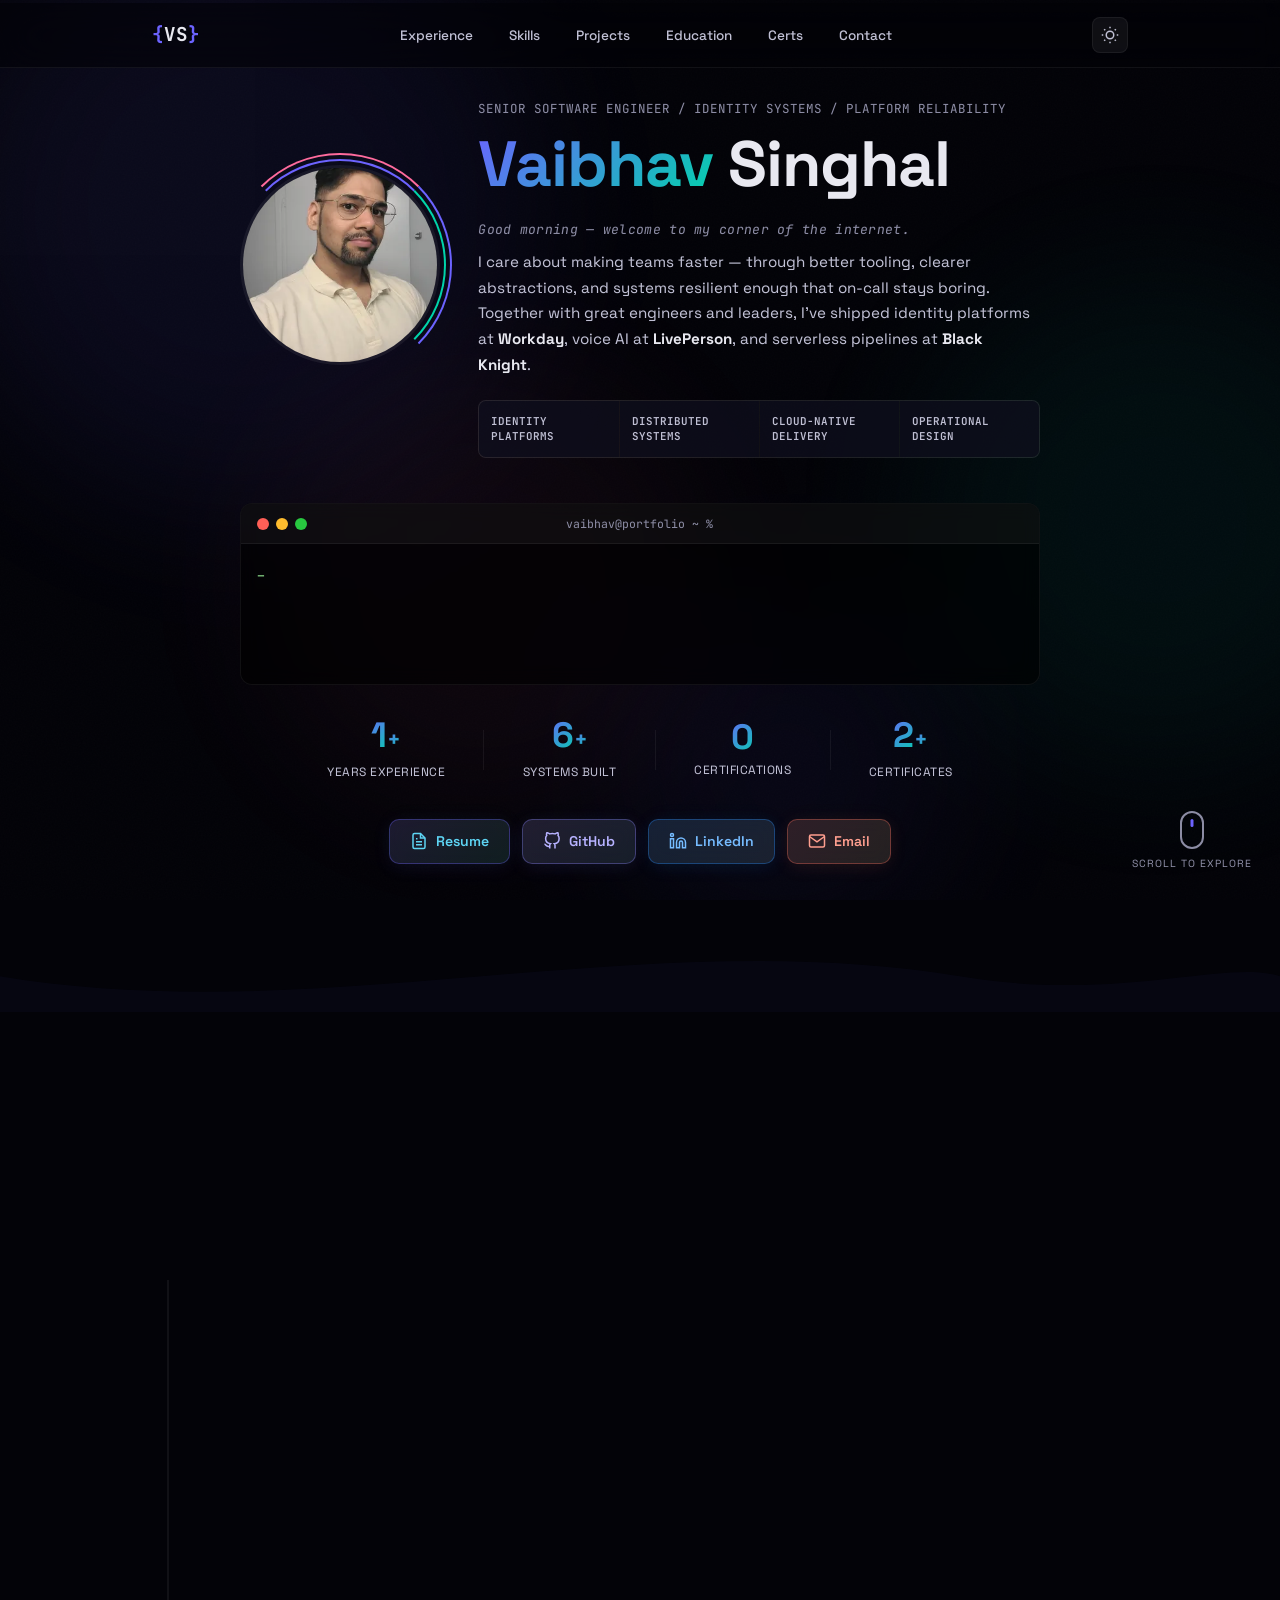
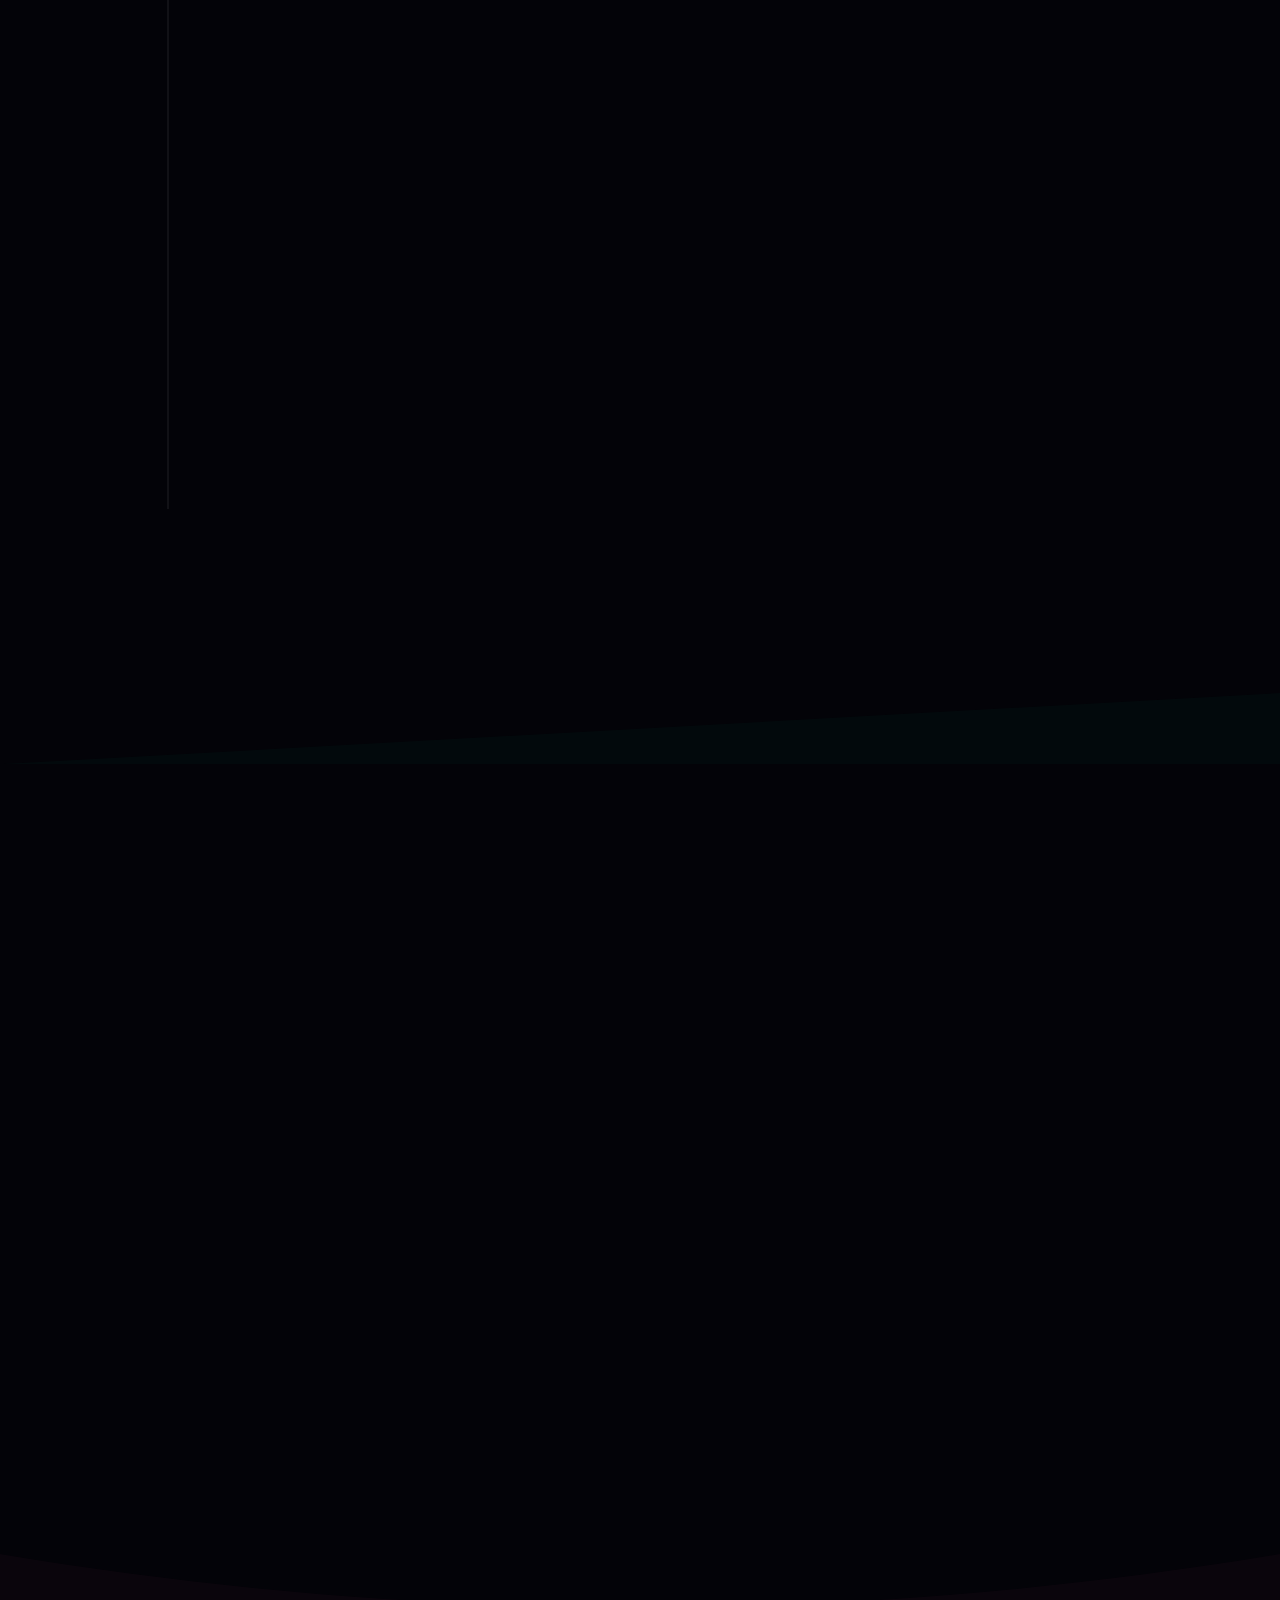
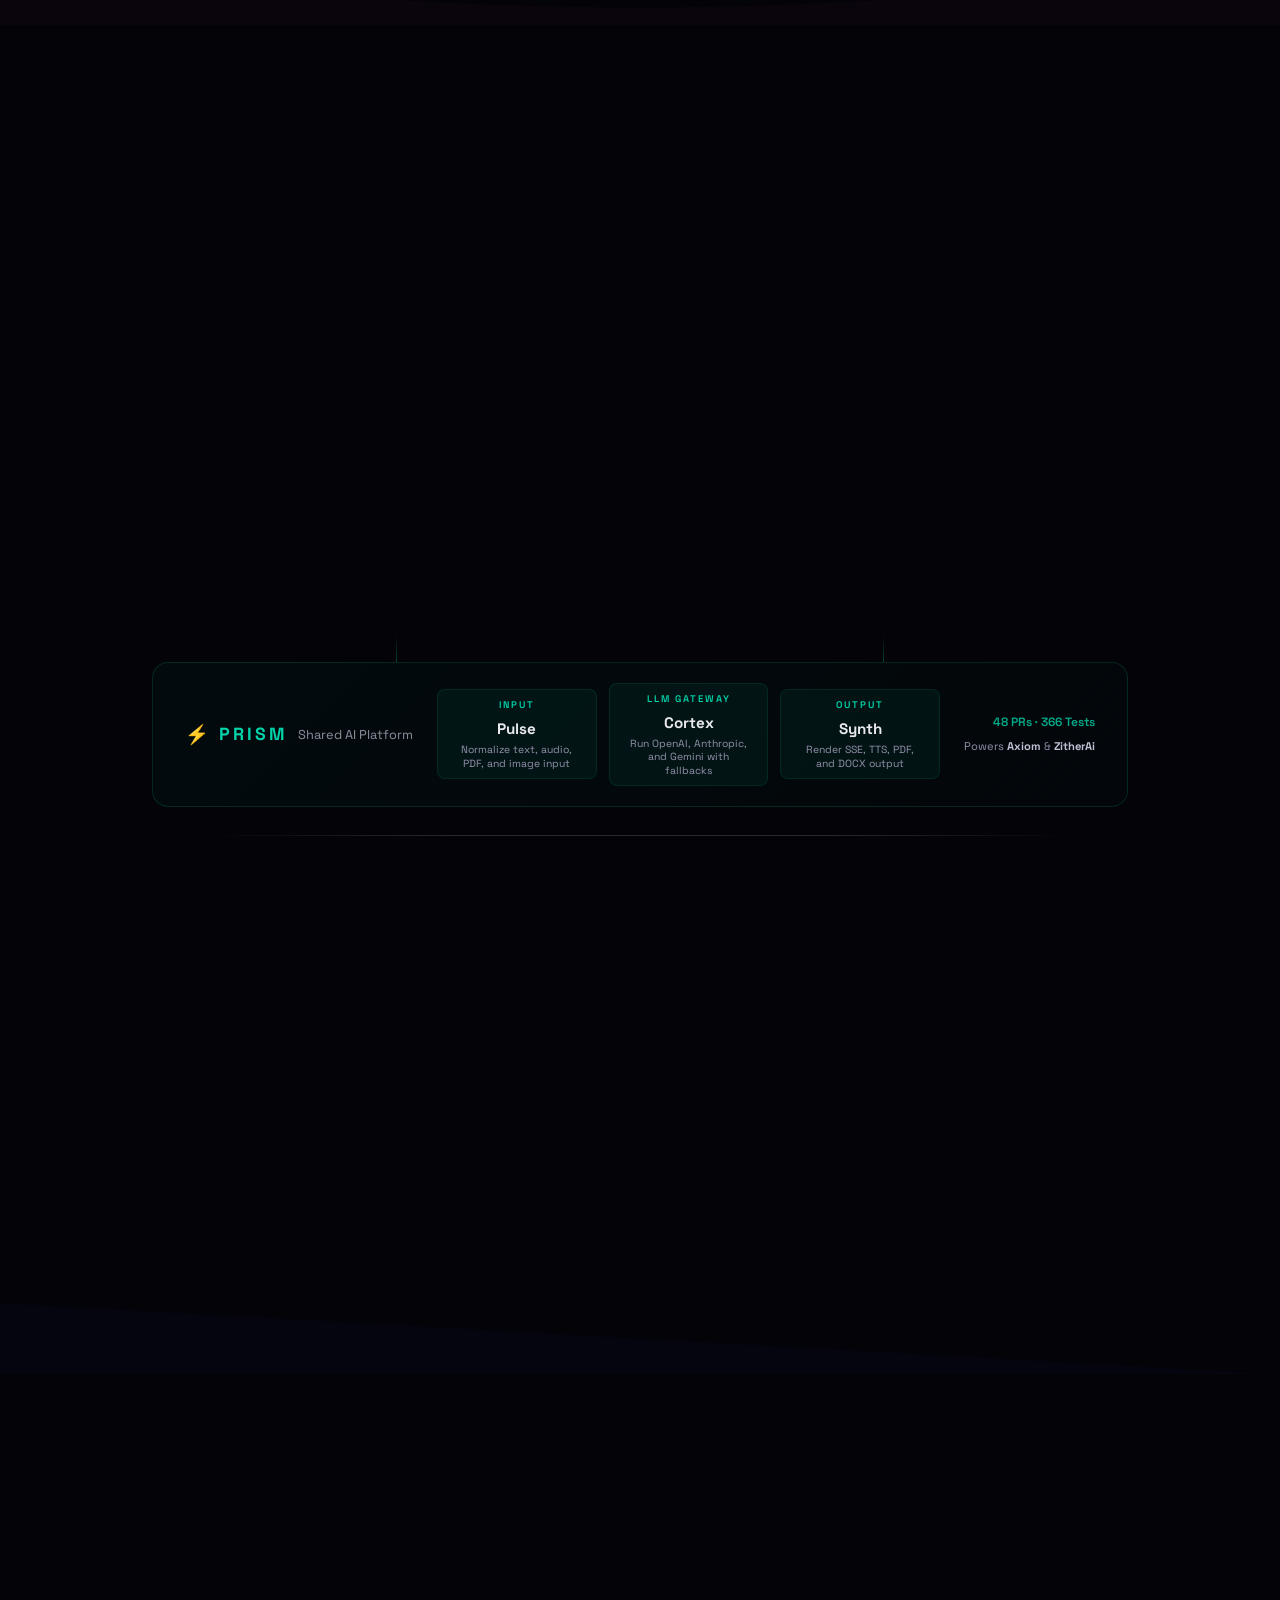
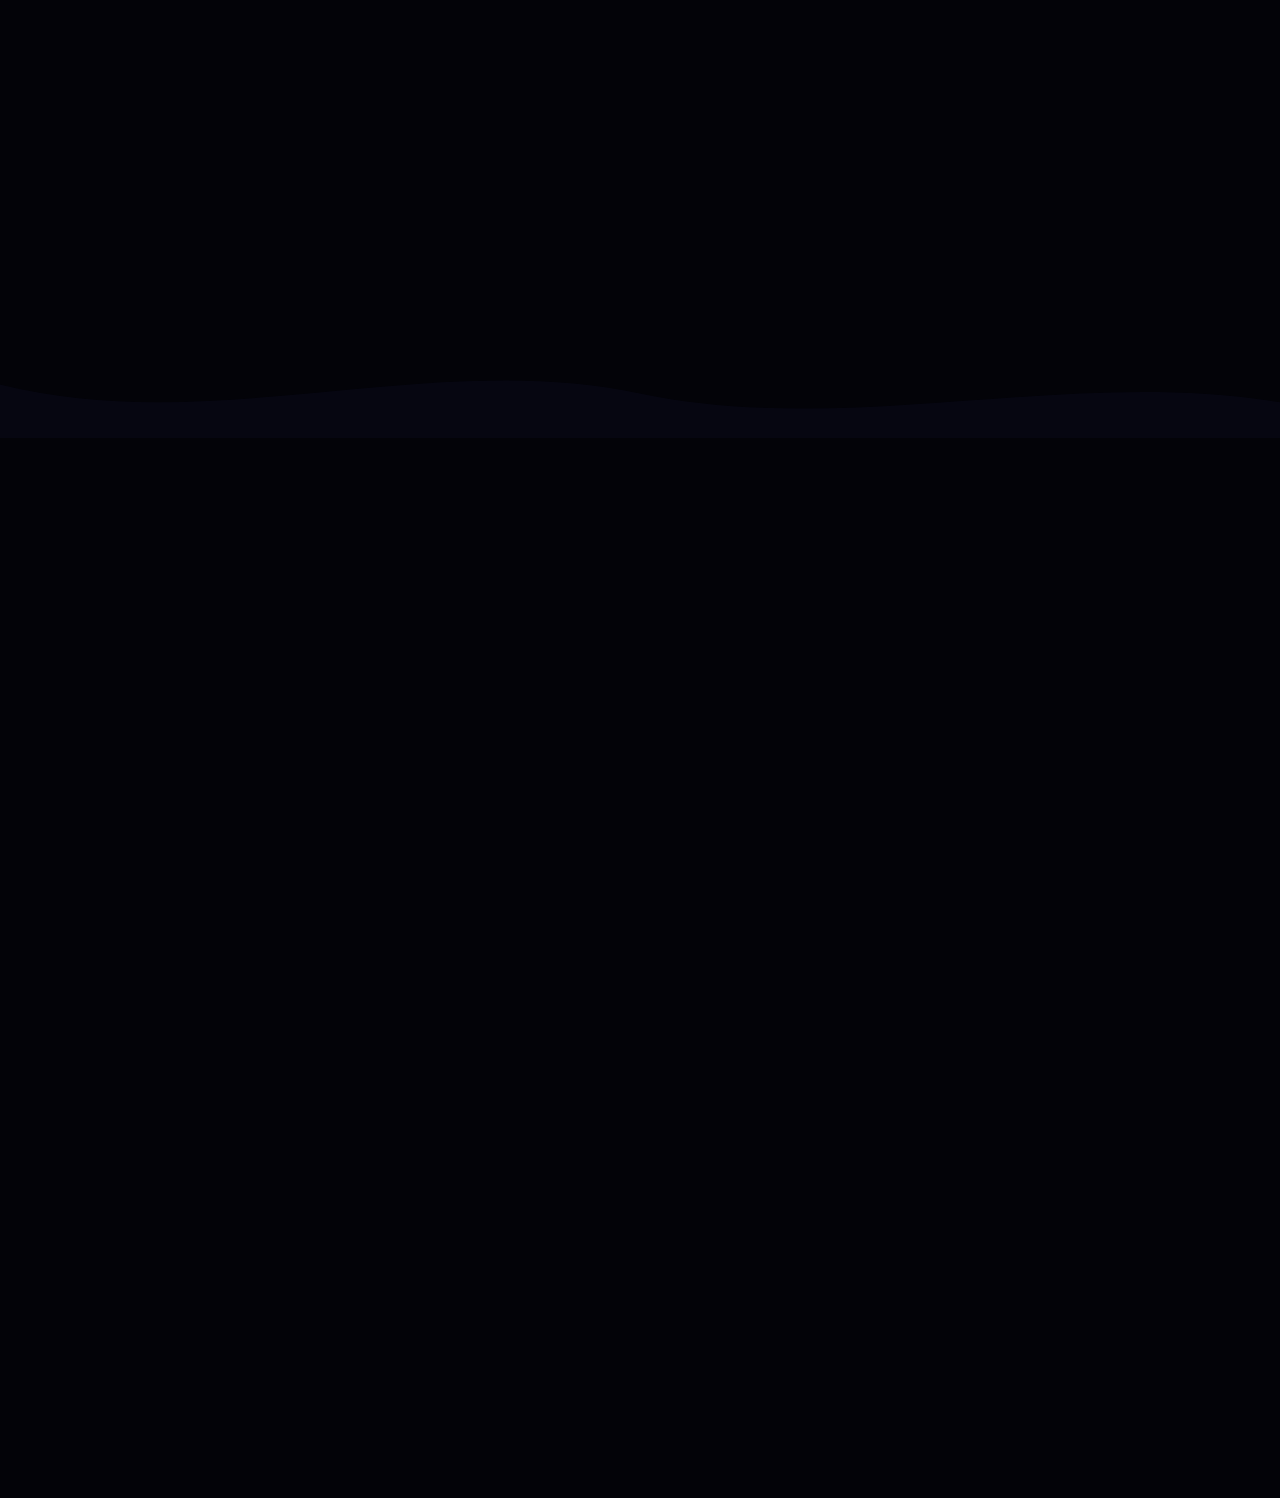
==== commit 154fdf4b: "Polish portfolio link theming" ====
--- a/index.html
+++ b/index.html
@@ -392,7 +392,7 @@
             href="https://linkedin.com/in/-singhal-vaibhav-/"
             target="_blank"
             rel="noopener noreferrer"
-            class="hero-btn magnetic"
+            class="hero-btn hero-btn-linkedin magnetic"
           >
             <svg
               width="18"
@@ -410,7 +410,7 @@
             </svg>
             LinkedIn
           </a>
-          <a href="mailto:vsvsinghal3737@gmail.com" class="hero-btn magnetic">
+          <a href="mailto:vsvsinghal3737@gmail.com" class="hero-btn hero-btn-email magnetic">
             <svg
               width="18"
               height="18"
@@ -2101,19 +2101,21 @@
             href="https://www.linkedin.com/in/-singhal-vaibhav-/"
             target="_blank"
             rel="noopener noreferrer"
-            class="contact-card glass-card tilt-card magnetic"
+            class="contact-card glass-card tilt-card magnetic linkedin-card"
           >
             <svg
               width="48"
               height="48"
               viewBox="0 0 24 24"
               fill="none"
-              stroke="currentColor"
+              stroke="#78c7ff"
               stroke-width="1.5"
               style="
                 padding: 10px;
-                border: 1px solid var(--glass-border);
+                border: 1px solid rgba(40, 145, 255, 0.34);
                 border-radius: 12px;
+                background: rgba(40, 145, 255, 0.08);
+                filter: drop-shadow(0 0 9px rgba(104, 204, 255, 0.22));
               "
               aria-hidden="true"
             >
@@ -2126,19 +2128,21 @@
           </a>
           <a
             href="mailto:vsvsinghal3737@gmail.com"
-            class="contact-card glass-card tilt-card magnetic"
+            class="contact-card glass-card tilt-card magnetic email-card"
           >
             <svg
               width="48"
               height="48"
               viewBox="0 0 24 24"
               fill="none"
-              stroke="currentColor"
+              stroke="#ff8a7a"
               stroke-width="1.5"
               style="
                 padding: 10px;
-                border: 1px solid var(--glass-border);
+                border: 1px solid rgba(255, 112, 92, 0.32);
                 border-radius: 12px;
+                background: rgba(255, 211, 92, 0.07);
+                filter: drop-shadow(0 0 9px rgba(255, 112, 92, 0.2));
               "
               aria-hidden="true"
             >
--- a/style.css
+++ b/style.css
@@ -478,7 +478,7 @@
   }
 }
 .hero-name {
-  font-size: clamp(2.2rem, 4vw, 3.2rem);
+  font-size: clamp(2.6rem, 5vw, 4.1rem);
   font-weight: 700;
   letter-spacing: -1px;
   line-height: 1.1;
@@ -652,41 +652,62 @@
 .hero-btn:hover svg {
   opacity: 1;
 }
+.hero-btn-resume {
+  --link-a-rgb: 108, 99, 255;
+  --link-b-rgb: 0, 212, 170;
+  --link-text: #5ed5f4;
+  --link-light-text: #4d65ef;
+}
 .hero-btn-github {
-  border-color: rgba(139, 131, 255, 0.38);
-  background: linear-gradient(135deg, rgba(38, 39, 88, 0.96), rgba(71, 74, 186, 0.88), rgba(55, 190, 225, 0.78));
-  color: #fff;
+  --link-a-rgb: 139, 131, 255;
+  --link-b-rgb: 82, 199, 248;
+  --link-text: #b7b2ff;
+  --link-light-text: #525bd8;
+}
+.hero-btn-linkedin {
+  --link-a-rgb: 40, 145, 255;
+  --link-b-rgb: 104, 204, 255;
+  --link-text: #76bcff;
+  --link-light-text: #0a66c2;
+}
+.hero-btn-email {
+  --link-a-rgb: 255, 112, 92;
+  --link-b-rgb: 255, 211, 92;
+  --link-text: #ff9f8f;
+  --link-light-text: #c83a2f;
+}
+.hero-btn-resume,
+.hero-btn-github,
+.hero-btn-linkedin,
+.hero-btn-email {
+  border-color: rgba(var(--link-a-rgb), 0.34);
+  background:
+    linear-gradient(135deg, rgba(var(--link-a-rgb), 0.11), rgba(var(--link-b-rgb), 0.07)),
+    var(--glass);
+  color: var(--link-text);
   font-weight: 600;
   box-shadow:
-    0 4px 18px rgba(84, 111, 255, 0.24),
-    0 0 26px rgba(82, 199, 248, 0.1);
-}
-.hero-btn-github svg {
+    0 4px 18px rgba(var(--link-a-rgb), 0.08),
+    0 0 24px rgba(var(--link-b-rgb), 0.04);
+}
+.hero-btn-resume svg,
+.hero-btn-github svg,
+.hero-btn-linkedin svg,
+.hero-btn-email svg {
   opacity: 1;
 }
-.hero-btn-github:hover {
-  border-color: rgba(139, 131, 255, 0.6);
-  background: linear-gradient(135deg, rgba(50, 51, 124, 1), rgba(88, 91, 214, 0.96), rgba(78, 211, 236, 0.88));
-  color: #fff;
+.hero-btn-resume:hover,
+.hero-btn-github:hover,
+.hero-btn-linkedin:hover,
+.hero-btn-email:hover {
+  border-color: rgba(var(--link-a-rgb), 0.56);
+  background:
+    linear-gradient(135deg, rgba(var(--link-a-rgb), 0.18), rgba(var(--link-b-rgb), 0.12)),
+    var(--glass-hover);
+  color: var(--link-text);
   box-shadow:
-    0 4px 28px rgba(84, 111, 255, 0.34),
-    0 0 36px rgba(82, 199, 248, 0.18);
-  transform: translateY(-2px);
-}
-.hero-btn-resume {
-  border: none;
-  background: var(--gradient-1);
-  color: #fff;
-  font-weight: 600;
-  box-shadow: 0 4px 20px rgba(108, 99, 255, 0.35);
-}
-.hero-btn-resume svg {
-  opacity: 1;
-}
-.hero-btn-resume:hover {
-  background: var(--gradient-1);
-  color: #fff;
-  box-shadow: 0 4px 28px rgba(108, 99, 255, 0.5);
+    0 4px 26px rgba(var(--link-a-rgb), 0.16),
+    0 0 34px rgba(var(--link-b-rgb), 0.08);
   transform: translateY(-2px);
 }
 .scroll-indicator {
@@ -2876,39 +2897,77 @@
 .contact-card:hover {
   color: var(--accent-bright);
 }
+.resume-card {
+  --contact-a: #6c63ff;
+  --contact-b: #00d4aa;
+  --contact-a-rgb: 108, 99, 255;
+  --contact-b-rgb: 0, 212, 170;
+}
 .github-card {
-  border-color: rgba(139, 131, 255, 0.32);
+  --contact-a: #8b83ff;
+  --contact-b: #52c7f8;
+  --contact-a-rgb: 139, 131, 255;
+  --contact-b-rgb: 82, 199, 248;
+}
+.linkedin-card {
+  --contact-a: #78c7ff;
+  --contact-b: #0a66c2;
+  --contact-a-rgb: 40, 145, 255;
+  --contact-b-rgb: 104, 204, 255;
+}
+.email-card {
+  --contact-a: #ff8a7a;
+  --contact-b: #ffd35c;
+  --contact-a-rgb: 255, 112, 92;
+  --contact-b-rgb: 255, 211, 92;
+}
+.resume-card,
+.github-card,
+.linkedin-card,
+.email-card {
+  border-color: rgba(var(--contact-a-rgb), 0.3);
+  background:
+    linear-gradient(135deg, rgba(var(--contact-a-rgb), 0.09), rgba(var(--contact-b-rgb), 0.045)),
+    var(--glass);
   box-shadow:
-    0 0 22px rgba(84, 111, 255, 0.14),
-    0 0 40px rgba(82, 199, 248, 0.05);
-}
-.github-card span {
-  background: linear-gradient(135deg, #f5f6ff 0%, #8b83ff 52%, #52c7f8 100%);
+    0 0 22px rgba(var(--contact-a-rgb), 0.12),
+    0 0 40px rgba(var(--contact-b-rgb), 0.05);
+}
+.resume-card svg,
+.github-card svg,
+.linkedin-card svg,
+.email-card svg {
+  color: var(--contact-a);
+  stroke: var(--contact-a) !important;
+}
+.resume-card span,
+.github-card span,
+.linkedin-card span,
+.email-card span {
+  background: linear-gradient(135deg, var(--contact-a) 0%, var(--contact-b) 100%);
   -webkit-background-clip: text;
   -webkit-text-fill-color: transparent;
   background-clip: text;
   font-weight: 700;
 }
-.github-card:hover {
-  border-color: rgba(139, 131, 255, 0.55);
+.linkedin-card span {
+  background: none;
+  color: #78c7ff;
+  -webkit-text-fill-color: #78c7ff;
+}
+.email-card span {
+  background: none;
+  color: #ff9f8f;
+  -webkit-text-fill-color: #ff9f8f;
+}
+.resume-card:hover,
+.github-card:hover,
+.linkedin-card:hover,
+.email-card:hover {
+  border-color: rgba(var(--contact-a-rgb), 0.52);
   box-shadow:
-    0 0 34px rgba(84, 111, 255, 0.22),
-    0 0 56px rgba(82, 199, 248, 0.1);
-}
-.resume-card {
-  border-color: rgba(108, 99, 255, 0.3);
-  box-shadow: 0 0 20px rgba(108, 99, 255, 0.12);
-}
-.resume-card span {
-  background: var(--gradient-1);
-  -webkit-background-clip: text;
-  -webkit-text-fill-color: transparent;
-  background-clip: text;
-  font-weight: 700;
-}
-.resume-card:hover {
-  border-color: rgba(108, 99, 255, 0.5);
-  box-shadow: 0 0 30px rgba(108, 99, 255, 0.2);
+    0 0 32px rgba(var(--contact-a-rgb), 0.2),
+    0 0 54px rgba(var(--contact-b-rgb), 0.1);
 }
 
 /* ═══ BACK TO TOP ═══ */
@@ -3263,30 +3322,27 @@
   background: rgba(246, 238, 226, 0.58);
   border-color: rgba(0, 0, 0, 0.1);
 }
-[data-theme="light"] .hero-btn-resume {
-  background: var(--gradient-1);
-  border: none;
-  color: #fff;
-}
-[data-theme="light"] .hero-btn-github {
-  border-color: rgba(77, 83, 210, 0.28);
-  background: linear-gradient(135deg, #383d92 0%, #6271f6 52%, #32b7d5 100%);
-  color: #fff;
+[data-theme="light"] .hero-btn-resume,
+[data-theme="light"] .hero-btn-github,
+[data-theme="light"] .hero-btn-linkedin,
+[data-theme="light"] .hero-btn-email {
+  border-color: rgba(var(--link-a-rgb), 0.28);
+  background:
+    linear-gradient(135deg, rgba(var(--link-a-rgb), 0.16), rgba(var(--link-b-rgb), 0.1)),
+    rgba(246, 238, 226, 0.62);
+  color: var(--link-light-text);
   box-shadow:
-    0 4px 18px rgba(77, 83, 210, 0.18),
-    0 0 24px rgba(50, 183, 213, 0.12);
-}
-[data-theme="light"] .github-card {
-  border-color: rgba(77, 83, 210, 0.2);
+    0 4px 18px rgba(var(--link-a-rgb), 0.12),
+    0 0 22px rgba(var(--link-b-rgb), 0.08);
+}
+[data-theme="light"] .resume-card,
+[data-theme="light"] .github-card,
+[data-theme="light"] .linkedin-card,
+[data-theme="light"] .email-card {
+  border-color: rgba(var(--contact-a-rgb), 0.22);
   box-shadow:
-    0 0 22px rgba(77, 83, 210, 0.1),
-    0 0 36px rgba(50, 183, 213, 0.06);
-}
-[data-theme="light"] .github-card span {
-  background: linear-gradient(135deg, #323775 0%, #5265e8 54%, #008fb2 100%);
-  -webkit-background-clip: text;
-  -webkit-text-fill-color: transparent;
-  background-clip: text;
+    0 0 22px rgba(var(--contact-a-rgb), 0.09),
+    0 0 36px rgba(var(--contact-b-rgb), 0.06);
 }
 [data-theme="light"] .section-divider svg path,
 [data-theme="light"] .section-divider svg polygon {
@@ -3307,10 +3363,6 @@
   background: rgba(246, 238, 226, 0.5);
   border-color: rgba(0, 0, 0, 0.06);
 }
-[data-theme="light"] .nav-links {
-  background: rgba(236, 226, 211, 0.98);
-}
-
 /* ═══ HERO GREETING ═══ */
 .hero-greeting {
   font-family: var(--font-mono);
@@ -3546,6 +3598,9 @@
     gap: 4px;
     border-bottom: 1px solid var(--glass-border);
   }
+  [data-theme="light"] .nav-links {
+    background: rgba(236, 226, 211, 0.98);
+  }
   .nav-links.open {
     display: flex;
   }
@@ -3765,9 +3820,6 @@
   .job-summary {
     max-width: 100%;
   }
-  .hero-btn-resume {
-    border: 1px solid rgba(108, 99, 255, 0.3);
-  }
   .edu-grid {
     grid-template-columns: 1fr;
   }
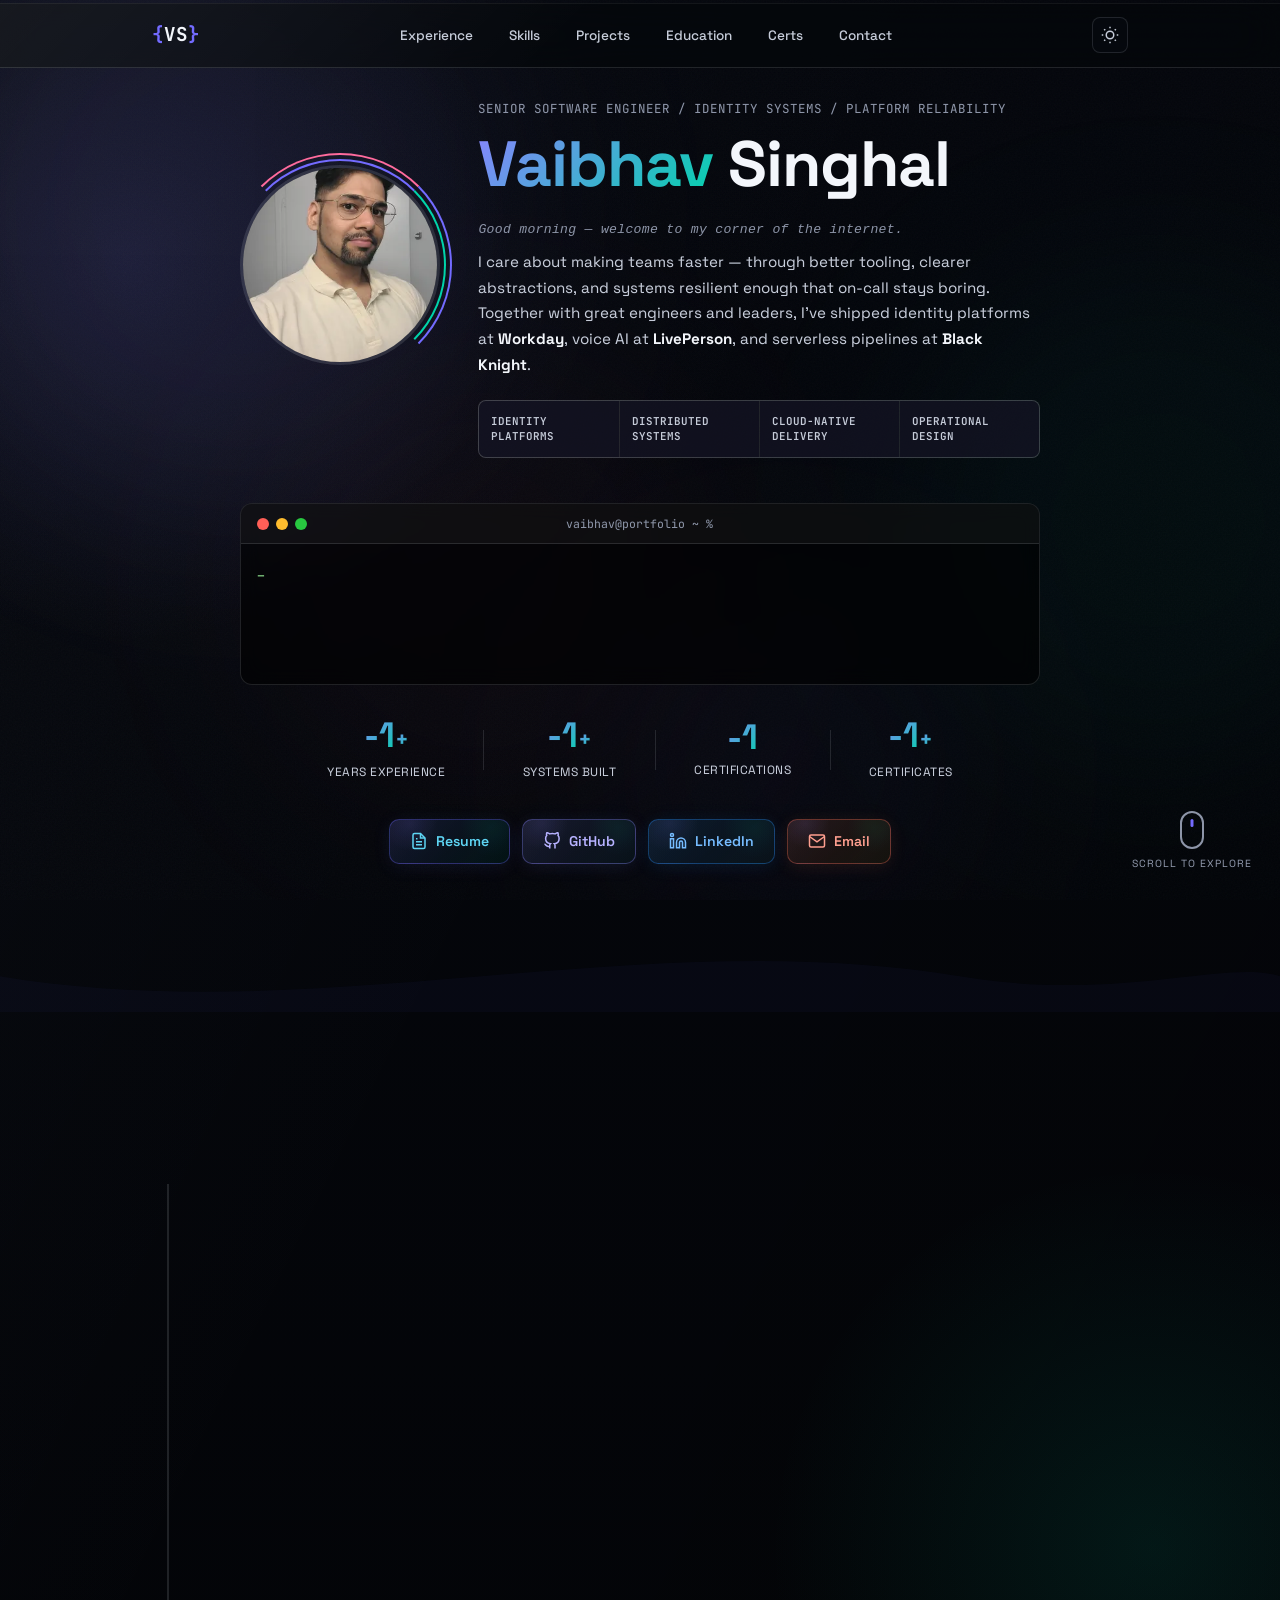
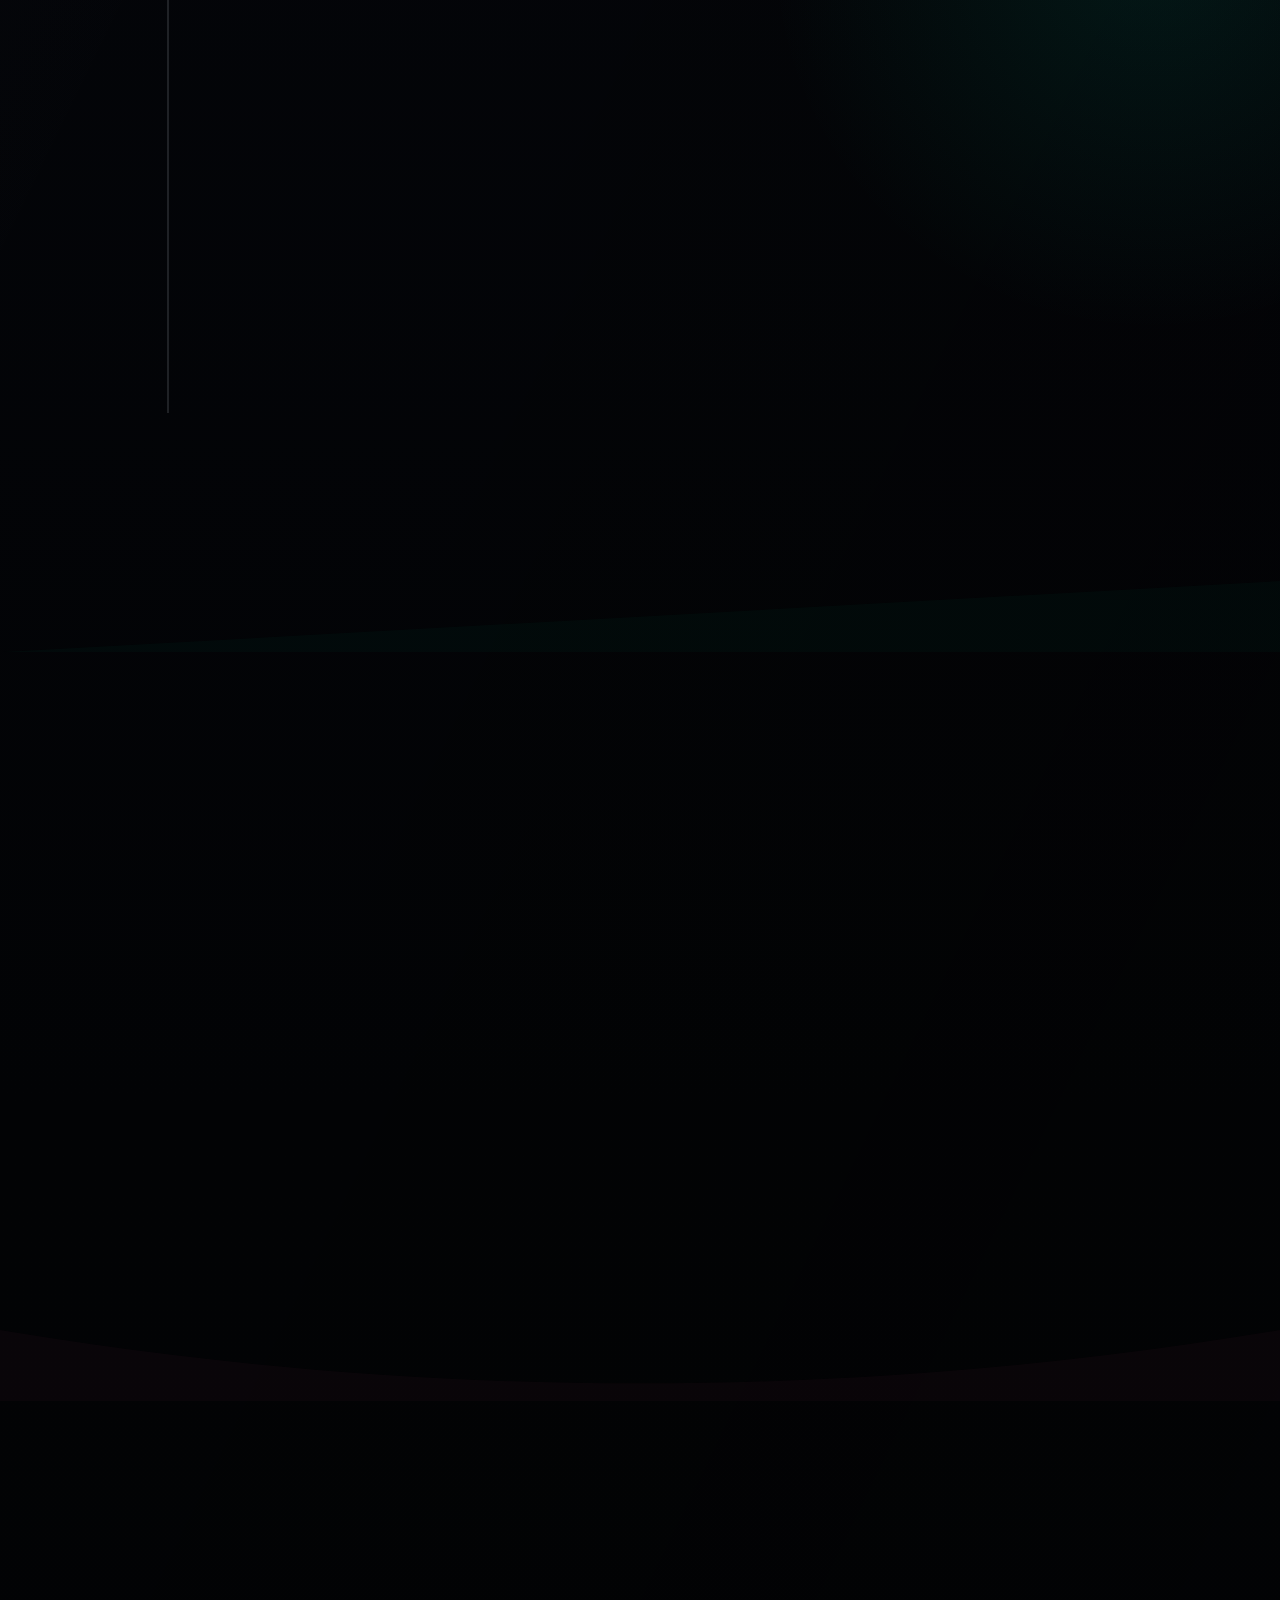
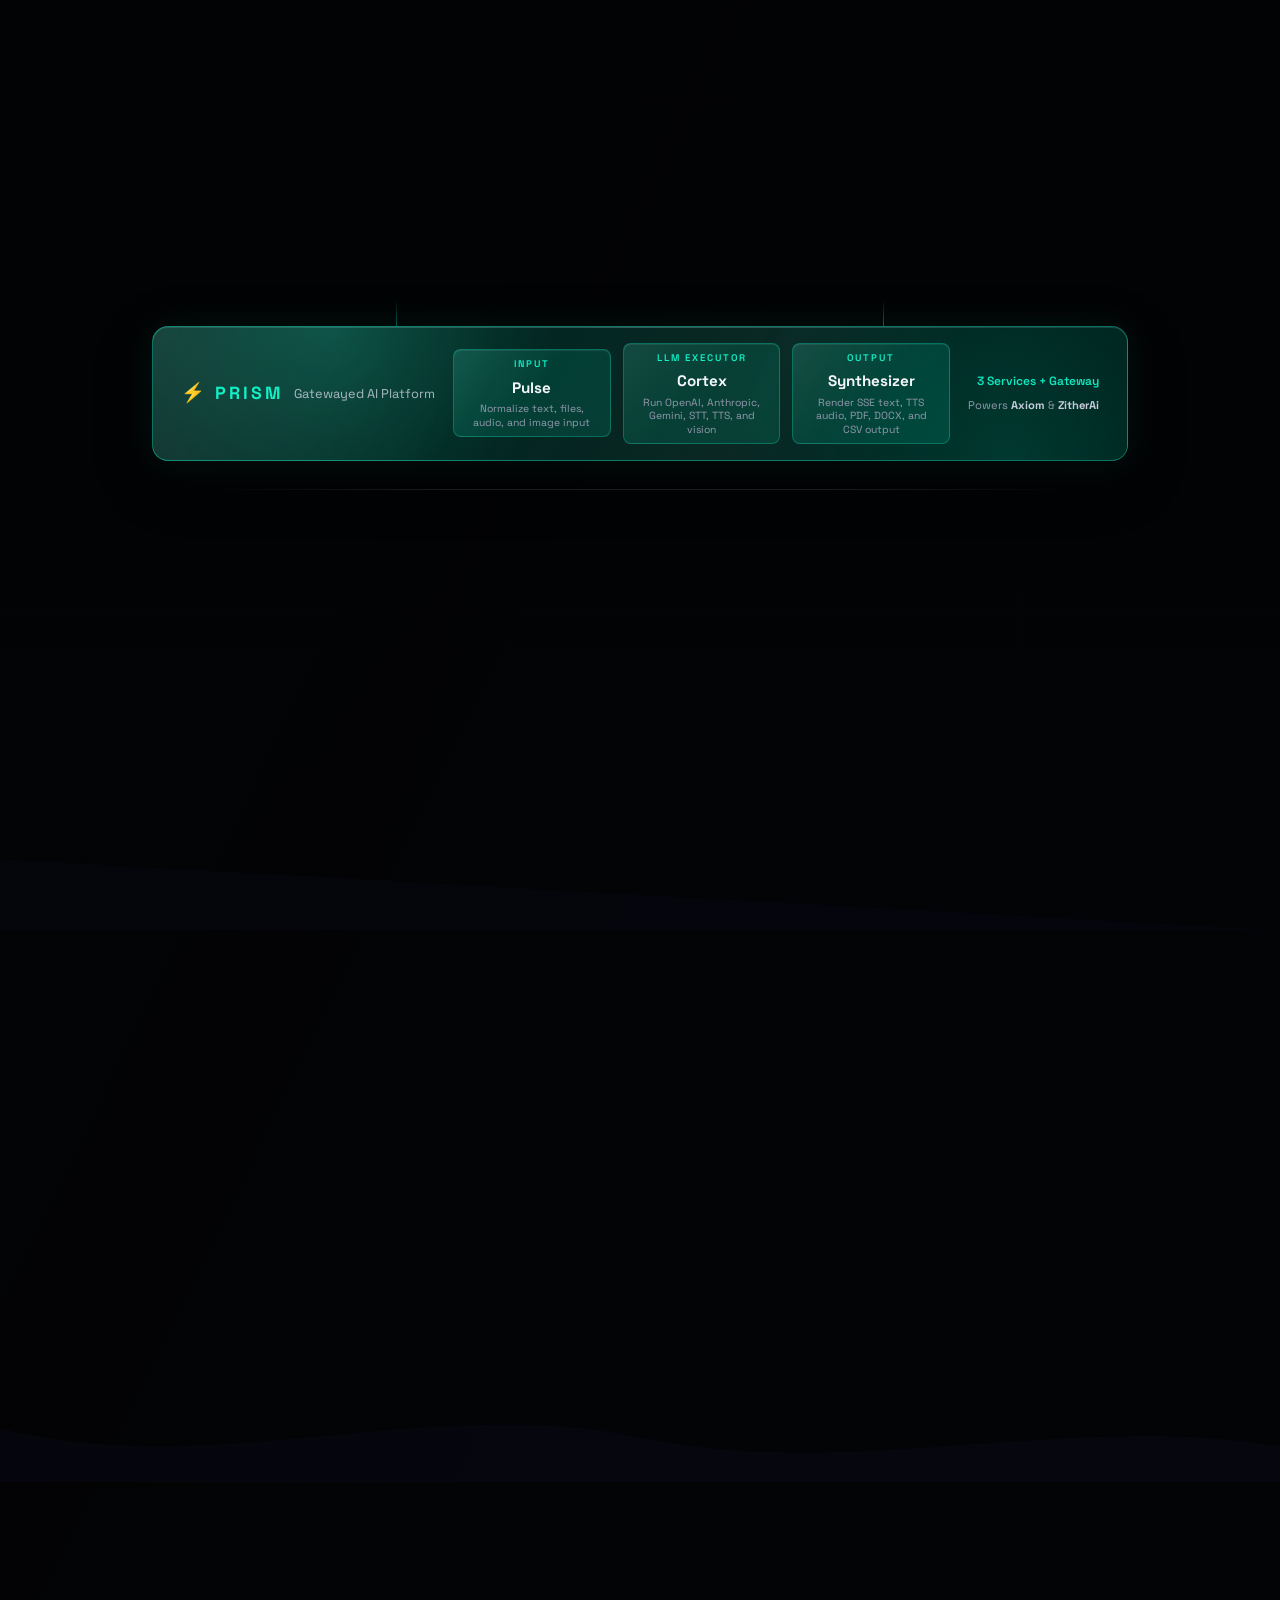
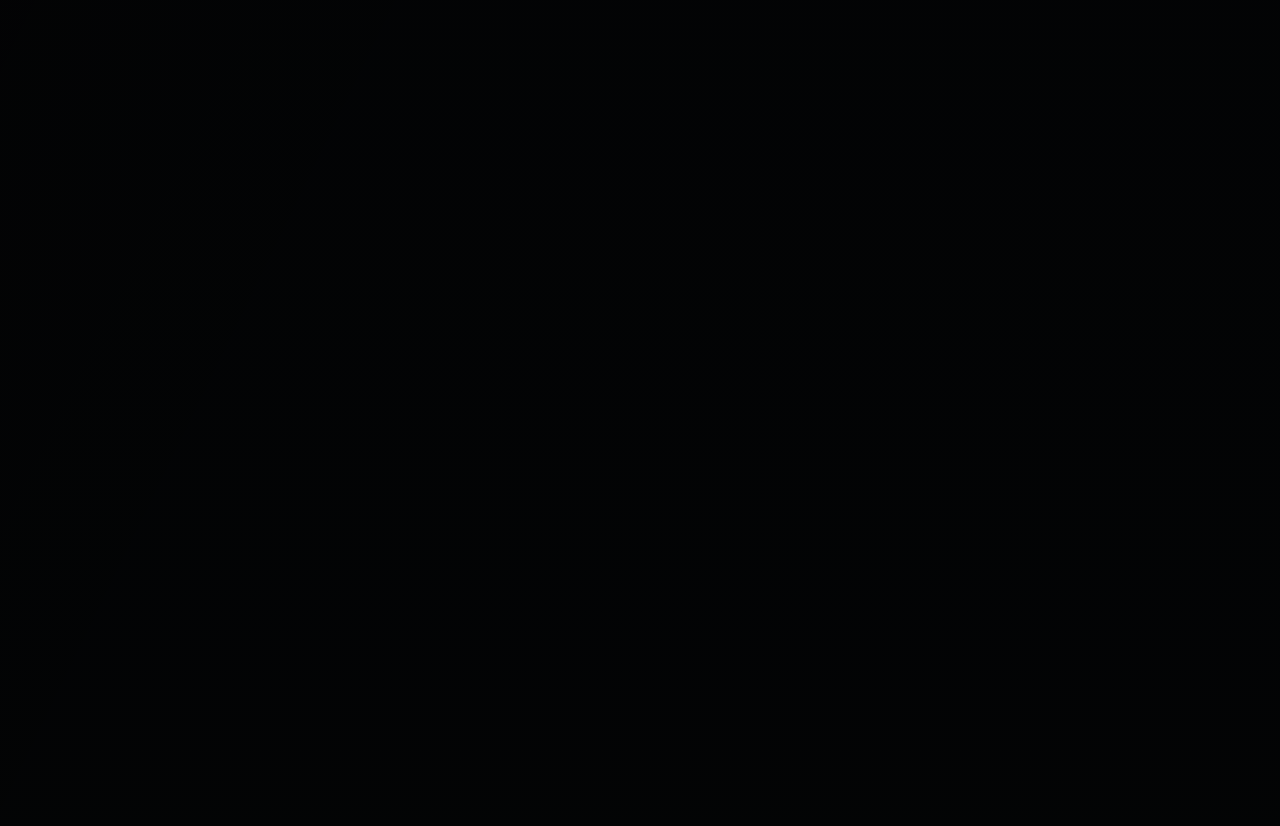
==== commit 7405b61f: "Polish project modules and section spacing" ====
--- a/index.html
+++ b/index.html
@@ -54,7 +54,7 @@
       href="https://fonts.googleapis.com/css2?family=JetBrains+Mono:wght@400;500;700&family=Space+Grotesk:wght@300;400;500;600;700&display=swap"
       rel="stylesheet"
     />
-    <link rel="stylesheet" href="style.css" />
+    <link rel="stylesheet" href="style.css?v=sections-2026b" />
     <script type="application/ld+json">
       {
         "@context": "https://schema.org",
@@ -2177,7 +2177,7 @@
       </svg>
     </button>
 
-    <script src="script.js"></script>
+    <script src="script.js?v=sections-2026b"></script>
 
     <!-- Spline 3D Robot — skip on narrow screens & reduced-motion -->
     <script type="module">
--- a/style.css
+++ b/style.css
@@ -7,39 +7,74 @@
 }
 
 :root {
-  --bg-deep: #030308;
-  --bg: #0a0a1a;
-  --glass: rgba(255, 255, 255, 0.055);
-  --glass-border: rgba(255, 255, 255, 0.06);
-  --glass-hover: rgba(255, 255, 255, 0.08);
-  --text: #e8e8f0;
-  --text-muted: #c0c0d4;
-  --text-dim: #8c8ca4;
-  --accent: #6c63ff;
+  --bg-deep: #020305;
+  --bg: #070a10;
+  --glass: rgba(7, 10, 16, 0.78);
+  --glass-border: rgba(232, 241, 255, 0.12);
+  --glass-hover: rgba(12, 16, 24, 0.88);
+  --text: #f3f6fb;
+  --text-muted: #c6ccd9;
+  --text-dim: #8d95a8;
+  --accent: #736bff;
   --accent-bright: #8b83ff;
-  --accent-glow: rgba(108, 99, 255, 0.35);
+  --accent-glow: rgba(139, 131, 255, 0.34);
+  --accent-rgb: 115, 107, 255;
+  --accent-bright-rgb: 139, 131, 255;
   --accent2: #00d4aa;
+  --accent2-rgb: 0, 212, 170;
   --accent3: #ff6b9d;
-  --gradient-1: linear-gradient(135deg, #6c63ff, #00d4aa);
-  --gradient-2: linear-gradient(135deg, #6c63ff, #ff6b9d);
+  --accent3-rgb: 255, 107, 157;
+  --gradient-1: linear-gradient(135deg, #8b83ff, #00d4aa);
+  --gradient-2: linear-gradient(135deg, #736bff, #ff7cab);
+  --material-base: #020305;
+  --material-panel: rgba(7, 10, 16, 0.82);
+  --material-panel-strong: rgba(5, 8, 13, 0.94);
+  --material-rim: rgba(180, 210, 255, 0.14);
+  --material-rim-soft: rgba(138, 131, 255, 0.08);
+  --material-shadow: rgba(0, 0, 0, 0.62);
+  --material-shine: rgba(181, 213, 255, 0.1);
+  --material-vein: rgba(0, 212, 170, 0.09);
+  --material-texture:
+    radial-gradient(circle at 17% 8%, rgba(139, 131, 255, 0.1), transparent 26%),
+    radial-gradient(circle at 84% 16%, rgba(0, 212, 170, 0.065), transparent 28%),
+    linear-gradient(132deg, rgba(110, 118, 148, 0.045), transparent 32%, rgba(0, 0, 0, 0.18) 62%, transparent 78%);
+  --surface-bg:
+    var(--material-texture),
+    linear-gradient(145deg, rgba(9, 12, 20, 0.9), rgba(1, 3, 7, 0.86));
+  --surface-shadow:
+    0 18px 60px var(--material-shadow),
+    inset 0 1px 0 var(--material-rim),
+    inset 0 -1px 0 rgba(0, 0, 0, 0.32);
   --radius: 16px;
   --radius-sm: 8px;
   --transition: 0.3s cubic-bezier(0.4, 0, 0.2, 1);
   --font-main: "Space Grotesk", -apple-system, BlinkMacSystemFont, sans-serif;
   --font-mono: "JetBrains Mono", "Fira Code", monospace;
-  --folder-back: #332f70;
-  --folder-front: #6860d7;
-  --folder-tab: #26235a;
+  --folder-back: #070a12;
+  --folder-front: #0b0f19;
+  --folder-tab: #050711;
+  --folder-rim: rgba(155, 190, 255, 0.16);
+  --prism-green: #00d4aa;
+  --prism-green-strong: #12f0c6;
+  --prism-panel-bg: rgba(2, 21, 20, 0.84);
+  --prism-panel-bg-hover: rgba(3, 32, 29, 0.9);
+  --prism-panel-border: rgba(18, 240, 198, 0.42);
+  --prism-chip-bg: rgba(0, 212, 170, 0.14);
+  --prism-chip-border: rgba(18, 240, 198, 0.28);
 }
 
 html {
   scroll-behavior: smooth;
-  scroll-padding-top: 80px;
+  scroll-padding-top: 72px;
 }
 body {
   font-family: var(--font-main);
   font-weight: 420;
-  background: var(--bg-deep);
+  background:
+    radial-gradient(circle at 10% 4%, rgba(var(--accent-bright-rgb), 0.13), transparent 30vw),
+    radial-gradient(circle at 90% 24%, rgba(var(--accent2-rgb), 0.095), transparent 30vw),
+    linear-gradient(116deg, rgba(180, 210, 255, 0.028), transparent 22%, rgba(0, 0, 0, 0.18) 52%, transparent 74%),
+    linear-gradient(180deg, #05070d 0%, var(--bg-deep) 42%, #030405 100%);
   color: var(--text);
   line-height: 1.65;
   -webkit-font-smoothing: auto;
@@ -79,7 +114,7 @@
   position: fixed;
   inset: 0;
   z-index: 0;
-  opacity: 0.018;
+  opacity: 0.026;
   pointer-events: none;
   width: 100%;
   height: 100%;
@@ -98,33 +133,34 @@
   position: absolute;
   border-radius: 50%;
   filter: blur(80px);
-  opacity: 0.4;
+  opacity: 0.22;
+  mix-blend-mode: screen;
 }
 .blob-1 {
   width: 600px;
   height: 600px;
-  background: rgba(108, 99, 255, 0.2);
+  background: rgba(var(--accent-bright-rgb), 0.22);
   top: -10%;
   left: -5%;
 }
 .blob-2 {
   width: 500px;
   height: 500px;
-  background: rgba(0, 212, 170, 0.15);
+  background: rgba(var(--accent2-rgb), 0.16);
   top: 30%;
   right: -10%;
 }
 .blob-3 {
   width: 450px;
   height: 450px;
-  background: rgba(255, 107, 157, 0.12);
+  background: rgba(var(--accent3-rgb), 0.12);
   bottom: 10%;
   left: 20%;
 }
 .blob-4 {
   width: 350px;
   height: 350px;
-  background: rgba(108, 99, 255, 0.15);
+  background: rgba(var(--accent-bright-rgb), 0.14);
   bottom: -5%;
   right: 25%;
 }
@@ -222,32 +258,65 @@
 
 /* ═══ GLASS CARD ═══ */
 .glass-card {
-  background: var(--glass);
+  background: var(--surface-bg), var(--glass);
   border: 1px solid var(--glass-border);
   border-radius: var(--radius);
-  backdrop-filter: blur(20px);
-  -webkit-backdrop-filter: blur(20px);
+  backdrop-filter: blur(24px) saturate(132%);
+  -webkit-backdrop-filter: blur(24px) saturate(132%);
+  box-shadow: var(--surface-shadow);
   transition: all var(--transition);
   position: relative;
   overflow: hidden;
+  isolation: isolate;
 }
 .glass-card::before {
   content: "";
   position: absolute;
-  top: 0;
-  left: 0;
-  right: 0;
-  height: 1px;
+  inset: 0;
+  border-radius: inherit;
   background: linear-gradient(
-    90deg,
-    transparent,
-    rgba(255, 255, 255, 0.08),
-    transparent
+      90deg,
+      transparent,
+      var(--material-rim),
+      transparent
+    ) top / 100% 1px no-repeat,
+    radial-gradient(circle at 18% 0%, var(--material-rim-soft), transparent 34%),
+    radial-gradient(circle at 82% 100%, rgba(var(--accent2-rgb), 0.08), transparent 34%);
+  pointer-events: none;
+  z-index: 0;
+}
+.glass-card::after {
+  content: "";
+  position: absolute;
+  inset: -45% -30%;
+  background: linear-gradient(
+    118deg,
+    transparent 35%,
+    var(--material-shine) 47%,
+    transparent 58%
   );
+  opacity: 0.16;
+  transform: translateX(-34%) rotate(2deg);
+  transition:
+    opacity var(--transition),
+    transform 0.7s cubic-bezier(0.16, 1, 0.3, 1);
+  pointer-events: none;
+  z-index: 0;
+}
+.glass-card > * {
+  position: relative;
+  z-index: 1;
 }
 .glass-card:hover {
-  border-color: rgba(108, 99, 255, 0.2);
-  box-shadow: 0 8px 40px rgba(108, 99, 255, 0.1);
+  border-color: rgba(var(--accent-bright-rgb), 0.32);
+  box-shadow:
+    0 22px 70px rgba(var(--accent-bright-rgb), 0.13),
+    0 14px 44px rgba(0, 0, 0, 0.38),
+    inset 0 1px 0 var(--material-rim);
+}
+.glass-card:hover::after {
+  opacity: 0.28;
+  transform: translateX(28%) rotate(2deg);
 }
 
 /* ═══ NAV ═══ */
@@ -257,15 +326,22 @@
   left: 0;
   right: 0;
   z-index: 1000;
-  background: rgba(3, 3, 8, 0.6);
-  backdrop-filter: blur(20px);
-  -webkit-backdrop-filter: blur(20px);
+  background:
+    linear-gradient(135deg, rgba(255, 255, 255, 0.06), transparent 45%),
+    rgba(5, 7, 11, 0.72);
+  backdrop-filter: blur(22px) saturate(135%);
+  -webkit-backdrop-filter: blur(22px) saturate(135%);
   border-bottom: 1px solid var(--glass-border);
   transition: all var(--transition);
+  box-shadow: inset 0 1px 0 rgba(255, 255, 255, 0.06);
 }
 #navbar.scrolled {
-  background: rgba(3, 3, 8, 0.92);
-  box-shadow: 0 4px 30px rgba(0, 0, 0, 0.4);
+  background:
+    linear-gradient(135deg, rgba(255, 255, 255, 0.07), transparent 45%),
+    rgba(5, 7, 11, 0.9);
+  box-shadow:
+    0 8px 34px rgba(0, 0, 0, 0.48),
+    inset 0 1px 0 rgba(255, 255, 255, 0.07);
 }
 .nav-inner {
   max-width: 1100px;
@@ -327,7 +403,10 @@
 .nav-links a:hover,
 .nav-links a.active {
   color: var(--accent-bright);
-  background: rgba(108, 99, 255, 0.08);
+  background:
+    linear-gradient(135deg, rgba(var(--accent-bright-rgb), 0.16), rgba(var(--accent2-rgb), 0.06)),
+    rgba(255, 255, 255, 0.04);
+  box-shadow: inset 0 1px 0 var(--material-rim-soft);
 }
 
 /* ═══ HERO ═══ */
@@ -348,14 +427,20 @@
   inset: 0;
   z-index: 1; /* between mesh-bg (0) and all sections (2) */
   opacity: 0;
-  transition: opacity 1.2s ease;
+  transition:
+    opacity 1.2s ease,
+    filter 0.7s ease;
   pointer-events: none; /* let clicks pass through to page content */
+  filter: saturate(1.2) contrast(1.08) brightness(0.9) hue-rotate(6deg) drop-shadow(0 0 36px rgba(var(--accent2-rgb), 0.26));
+  mix-blend-mode: screen;
 }
 .robot-scene.ready {
-  opacity: 0.2;
+  opacity: 0.24;
 }
 [data-theme="light"] .robot-scene.ready {
-  opacity: 0.075;
+  opacity: 0.12;
+  filter: saturate(0.62) contrast(0.9) brightness(1.34) sepia(0.06) drop-shadow(0 0 28px rgba(255, 255, 255, 0.42));
+  mix-blend-mode: multiply;
 }
 .robot-scene canvas {
   width: 100% !important;
@@ -637,8 +722,12 @@
   font-size: 0.88rem;
   font-weight: 500;
   color: var(--text);
-  background: var(--glass);
-  backdrop-filter: blur(10px);
+  background: var(--surface-bg), var(--glass);
+  backdrop-filter: blur(16px) saturate(128%);
+  -webkit-backdrop-filter: blur(16px) saturate(128%);
+  box-shadow:
+    0 8px 26px rgba(0, 0, 0, 0.22),
+    inset 0 1px 0 var(--material-rim-soft);
   transition: all var(--transition);
 }
 .hero-btn svg {
@@ -683,6 +772,7 @@
   border-color: rgba(var(--link-a-rgb), 0.34);
   background:
     linear-gradient(135deg, rgba(var(--link-a-rgb), 0.11), rgba(var(--link-b-rgb), 0.07)),
+    var(--surface-bg),
     var(--glass);
   color: var(--link-text);
   font-weight: 600;
@@ -703,6 +793,7 @@
   border-color: rgba(var(--link-a-rgb), 0.56);
   background:
     linear-gradient(135deg, rgba(var(--link-a-rgb), 0.18), rgba(var(--link-b-rgb), 0.12)),
+    var(--surface-bg),
     var(--glass-hover);
   color: var(--link-text);
   box-shadow:
@@ -836,12 +927,13 @@
 
 /* ═══ SECTIONS ═══ */
 section {
-  padding: 100px 0;
+  padding: 24px 0 84px;
   position: relative;
   z-index: 2;
+  scroll-margin-top: 0;
 }
 .section-header {
-  margin-bottom: 48px;
+  margin-bottom: 28px;
 }
 .section-number {
   font-family: var(--font-mono);
@@ -1265,9 +1357,13 @@
   display: none;
 }
 .timeline.detail-open .timeline-item.active-job .timeline-card {
-  border-color: rgba(108, 99, 255, 0.4);
-  background: rgba(108, 99, 255, 0.06);
-  box-shadow: 0 0 16px rgba(108, 99, 255, 0.1);
+  border-color: rgba(var(--accent-bright-rgb), 0.42);
+  background:
+    linear-gradient(135deg, rgba(var(--accent-bright-rgb), 0.16), rgba(var(--accent2-rgb), 0.06)),
+    var(--glass);
+  box-shadow:
+    0 0 20px rgba(var(--accent-bright-rgb), 0.15),
+    inset 0 1px 0 var(--material-rim);
 }
 .timeline.detail-open .job-detail-panel {
   display: block;
@@ -1278,14 +1374,15 @@
   max-height: calc(100vh - 100px);
   overflow-y: auto;
   -webkit-overflow-scrolling: touch;
-  background: rgba(10, 10, 26, 0.97);
-  border: 1px solid rgba(108, 99, 255, 0.15);
+  background: var(--surface-bg), var(--material-panel-strong);
+  border: 1px solid rgba(var(--accent-bright-rgb), 0.2);
   border-radius: var(--radius);
   box-shadow:
-    0 8px 40px rgba(0, 0, 0, 0.4),
-    0 0 30px rgba(108, 99, 255, 0.06);
-  backdrop-filter: blur(20px);
-  -webkit-backdrop-filter: blur(20px);
+    0 24px 70px rgba(0, 0, 0, 0.48),
+    0 0 34px rgba(var(--accent-bright-rgb), 0.08),
+    inset 0 1px 0 var(--material-rim);
+  backdrop-filter: blur(24px) saturate(132%);
+  -webkit-backdrop-filter: blur(24px) saturate(132%);
   animation: detailSlideIn 0.4s cubic-bezier(0.4, 0, 0.2, 1);
 }
 @keyframes detailSlideIn {
@@ -1478,8 +1575,10 @@
 }
 .earlier-card:hover {
   transform: translateY(-6px);
-  border-color: rgba(108, 99, 255, 0.3);
-  box-shadow: 0 12px 40px rgba(108, 99, 255, 0.12);
+  border-color: rgba(var(--accent-bright-rgb), 0.3);
+  box-shadow:
+    0 16px 48px rgba(var(--accent-bright-rgb), 0.13),
+    inset 0 1px 0 var(--material-rim);
 }
 .earlier-card-accent {
   height: 3px;
@@ -1632,7 +1731,7 @@
   height: 36px;
   border-radius: 50%;
   border: 1px solid var(--glass-border);
-  background: var(--bg-deep);
+  background: var(--surface-bg), var(--glass);
   color: var(--text-muted);
   font-size: 1.3rem;
   cursor: pointer;
@@ -1641,7 +1740,9 @@
   justify-content: center;
   z-index: 10;
   transition: all 0.2s ease;
-  box-shadow: 0 2px 8px rgba(0, 0, 0, 0.4);
+  box-shadow:
+    0 8px 26px rgba(0, 0, 0, 0.28),
+    inset 0 1px 0 var(--material-rim-soft);
 }
 .earlier-lb-close:hover {
   background: var(--accent);
@@ -1731,7 +1832,13 @@
   width: 80px;
   height: 80px;
   border-radius: 50%;
-  background: linear-gradient(135deg, rgba(40, 36, 70, 1), rgba(20, 18, 40, 1));
+  background:
+    radial-gradient(circle at 30% 18%, var(--material-rim), transparent 32%),
+    linear-gradient(135deg, rgba(var(--accent-bright-rgb), 0.48), rgba(8, 11, 18, 0.96));
+  border: 1px solid var(--glass-border);
+  box-shadow:
+    0 16px 42px rgba(0, 0, 0, 0.36),
+    inset 0 1px 0 var(--material-rim);
   display: flex;
   align-items: center;
   justify-content: center;
@@ -1751,7 +1858,7 @@
   position: absolute;
   inset: 0;
   border-radius: 50%;
-  background: rgba(147, 51, 234, 0.2);
+  background: rgba(var(--accent-bright-rgb), 0.22);
   filter: blur(30px);
 }
 .orbit-core svg {
@@ -1922,8 +2029,10 @@
 }
 .edu-card:hover {
   transform: translateY(-6px);
-  border-color: rgba(108, 99, 255, 0.3);
-  box-shadow: 0 12px 40px rgba(108, 99, 255, 0.12);
+  border-color: rgba(var(--accent-bright-rgb), 0.32);
+  box-shadow:
+    0 16px 48px rgba(var(--accent-bright-rgb), 0.13),
+    inset 0 1px 0 var(--material-rim);
 }
 .edu-accent {
   height: 3px;
@@ -1966,8 +2075,10 @@
   margin-top: 8px;
   padding: 8px 12px;
   border-radius: var(--radius-sm);
-  background: rgba(108, 99, 255, 0.06);
-  border: 1px solid rgba(108, 99, 255, 0.1);
+  background:
+    linear-gradient(135deg, rgba(var(--accent-bright-rgb), 0.1), rgba(var(--accent2-rgb), 0.04)),
+    rgba(255, 255, 255, 0.035);
+  border: 1px solid rgba(var(--accent-bright-rgb), 0.16);
 }
 .edu-degree-icon {
   font-family: var(--font-mono);
@@ -2002,8 +2113,9 @@
   font-size: 0.75rem;
   font-weight: 700;
   color: var(--accent2);
-  background: rgba(0, 212, 170, 0.08);
-  border: 1px solid rgba(0, 212, 170, 0.2);
+  background:
+    linear-gradient(135deg, rgba(var(--accent2-rgb), 0.14), rgba(255, 255, 255, 0.04));
+  border: 1px solid rgba(var(--accent2-rgb), 0.26);
   display: inline-block;
   padding: 4px 14px;
   border-radius: 12px;
@@ -2036,12 +2148,14 @@
   color: var(--text);
   cursor: pointer;
   border: 1px solid var(--glass-border);
-  background: var(--glass);
+  background: var(--surface-bg), var(--glass);
   border-radius: var(--radius);
-  backdrop-filter: blur(20px);
+  backdrop-filter: blur(22px) saturate(132%);
+  -webkit-backdrop-filter: blur(22px) saturate(132%);
+  box-shadow: var(--surface-shadow);
 }
 .collapsible-toggle:hover {
-  border-color: rgba(108, 99, 255, 0.2);
+  border-color: rgba(var(--accent-bright-rgb), 0.3);
 }
 .collapsible-content {
   max-height: 0;
@@ -2083,9 +2197,9 @@
 .folder-row {
   width: 100%;
   display: grid;
-  gap: 28px;
+  gap: 22px;
   justify-items: center;
-  padding-top: 40px;
+  padding-top: 26px;
 }
 .folder-row-main {
   grid-template-columns: repeat(2, 1fr);
@@ -2119,7 +2233,7 @@
   top: -28px;
   width: 1px;
   height: 28px;
-  background: linear-gradient(to bottom, transparent, rgba(0, 212, 170, 0.3));
+  background: linear-gradient(to bottom, transparent, rgba(18, 240, 198, 0.38));
   pointer-events: none;
   transition: height 0.4s ease;
 }
@@ -2142,8 +2256,8 @@
   background: linear-gradient(
     90deg,
     transparent 5%,
-    rgba(255, 255, 255, 0.15) 30%,
-    rgba(255, 255, 255, 0.15) 70%,
+    var(--glass-border) 30%,
+    var(--glass-border) 70%,
     transparent 95%
   );
 }
@@ -2151,27 +2265,69 @@
   display: flex;
   align-items: center;
   justify-content: space-between;
-  gap: 24px;
-  padding: 20px 32px;
+  gap: 18px;
+  padding: 16px 28px;
   border-radius: var(--radius);
-  background: linear-gradient(
-    135deg,
-    rgba(0, 212, 170, 0.04) 0%,
-    rgba(52, 211, 153, 0.02) 100%
-  );
-  border: 1px solid rgba(0, 212, 170, 0.15);
+  background:
+    radial-gradient(circle at 18% 0%, rgba(18, 240, 198, 0.18), transparent 28%),
+    linear-gradient(116deg, rgba(255, 255, 255, 0.08), transparent 34%, rgba(255, 255, 255, 0.035) 62%, transparent 78%),
+    linear-gradient(135deg, rgba(18, 240, 198, 0.12), rgba(0, 120, 102, 0.08)),
+    var(--prism-panel-bg);
+  border: 1px solid var(--prism-panel-border);
+  box-shadow:
+    0 18px 58px rgba(0, 0, 0, 0.32),
+    0 0 38px rgba(0, 212, 170, 0.09),
+    inset 0 1px 0 var(--material-rim);
+  backdrop-filter: blur(22px) saturate(136%);
+  -webkit-backdrop-filter: blur(22px) saturate(136%);
   cursor: pointer;
   transition: all 0.4s ease;
+  position: relative;
+  isolation: isolate;
+  overflow: hidden;
+}
+.prism-strip-inner::before,
+.prism-strip-inner::after {
+  content: "";
+  position: absolute;
+  pointer-events: none;
+  border-radius: inherit;
+}
+.prism-strip-inner::before {
+  inset: 0;
+  background:
+    linear-gradient(90deg, transparent, rgba(255, 255, 255, 0.12), transparent) top / 100% 1px no-repeat,
+    radial-gradient(circle at 88% 100%, rgba(0, 212, 170, 0.16), transparent 32%);
+  z-index: 0;
+}
+.prism-strip-inner::after {
+  inset: -60% -35%;
+  background: linear-gradient(118deg, transparent 35%, rgba(255, 255, 255, 0.16) 47%, transparent 58%);
+  opacity: 0.18;
+  transform: translateX(-38%) rotate(2deg);
+  transition: transform 0.7s cubic-bezier(0.16, 1, 0.3, 1), opacity 0.3s;
+  z-index: 0;
+}
+.prism-strip-inner > * {
+  position: relative;
+  z-index: 1;
 }
 .prism-strip-inner:hover {
-  border-color: rgba(0, 212, 170, 0.4);
-  box-shadow: 0 8px 32px rgba(0, 212, 170, 0.15);
+  border-color: rgba(18, 240, 198, 0.52);
+  box-shadow:
+    0 20px 60px rgba(0, 212, 170, 0.2),
+    0 12px 38px rgba(0, 0, 0, 0.26),
+    inset 0 1px 0 var(--material-rim);
   transform: translateY(-3px);
-  background: linear-gradient(
-    135deg,
-    rgba(0, 212, 170, 0.08) 0%,
-    rgba(52, 211, 153, 0.04) 100%
-  );
+  background:
+    radial-gradient(circle at 18% 0%, rgba(18, 240, 198, 0.24), transparent 28%),
+    linear-gradient(116deg, rgba(255, 255, 255, 0.1), transparent 34%, rgba(255, 255, 255, 0.045) 62%, transparent 78%),
+    linear-gradient(135deg, rgba(18, 240, 198, 0.18), rgba(0, 120, 102, 0.1)),
+    var(--prism-panel-bg-hover);
+}
+.prism-strip-inner:hover::after {
+  opacity: 0.28;
+  transform: translateX(28%) rotate(2deg);
 }
 .prism-label {
   display: flex;
@@ -2185,13 +2341,13 @@
 .prism-title {
   font-size: 1.1rem;
   font-weight: 700;
-  color: #00d4aa;
+  color: var(--prism-green-strong);
   letter-spacing: 3px;
 }
 .prism-subtitle {
   font-size: 0.8rem;
   color: var(--text-muted);
-  opacity: 0.7;
+  opacity: 0.82;
 }
 .prism-services {
   display: flex;
@@ -2205,16 +2361,19 @@
   flex-direction: column;
   align-items: center;
   gap: 2px;
-  padding: 8px 16px;
+  padding: 7px 14px;
   border-radius: 8px;
-  background: rgba(0, 212, 170, 0.06);
-  border: 1px solid rgba(0, 212, 170, 0.1);
-  min-width: 120px;
+  background:
+    linear-gradient(135deg, rgba(255, 255, 255, 0.06), transparent 48%),
+    var(--prism-chip-bg);
+  border: 1px solid var(--prism-chip-border);
+  box-shadow: inset 0 1px 0 rgba(255, 255, 255, 0.07);
+  min-width: 112px;
   transition: all 0.3s;
 }
 .prism-strip-inner:hover .prism-service {
-  border-color: rgba(0, 212, 170, 0.3);
-  box-shadow: 0 0 12px rgba(0, 212, 170, 0.12);
+  border-color: rgba(18, 240, 198, 0.38);
+  box-shadow: 0 0 12px rgba(0, 212, 170, 0.16);
   animation: prismPulse 1.5s ease-in-out infinite;
 }
 .prism-strip-inner:hover .prism-service:nth-child(1) {
@@ -2238,7 +2397,7 @@
 .prism-service-role {
   font-size: 0.6rem;
   font-weight: 600;
-  color: #00d4aa;
+  color: var(--prism-green-strong);
   letter-spacing: 2px;
   text-transform: uppercase;
 }
@@ -2264,8 +2423,8 @@
 .prism-stats {
   font-size: 0.75rem;
   font-weight: 600;
-  color: #00d4aa;
-  opacity: 0.8;
+  color: var(--prism-green-strong);
+  opacity: 0.95;
 }
 .prism-powers {
   font-size: 0.7rem;
@@ -2292,27 +2451,643 @@
   }
 }
 
+/* Product hero modules */
+.project-module {
+  --module-accent: #8b83ff;
+  --module-accent-rgb: 139, 131, 255;
+  --module-secondary: #3ae4cb;
+  --module-secondary-rgb: 58, 228, 203;
+  position: relative;
+  display: flex;
+  flex-direction: column;
+  align-items: center;
+  justify-content: flex-start;
+  width: 100%;
+  min-width: 280px;
+  min-height: 292px;
+  padding: 14px 18px 18px;
+  border-radius: var(--radius);
+  cursor: pointer;
+  overflow: hidden;
+  isolation: isolate;
+  background:
+    radial-gradient(circle at var(--mx, 50%) var(--my, 12%), rgba(var(--module-accent-rgb), 0.18), transparent 26%),
+    linear-gradient(124deg, rgba(255, 255, 255, 0.075), transparent 35%, rgba(var(--module-secondary-rgb), 0.06) 74%, transparent 100%),
+    var(--surface-bg),
+    var(--glass);
+  border: 1px solid color-mix(in srgb, var(--glass-border), rgba(var(--module-accent-rgb), 0.34) 38%);
+  box-shadow:
+    var(--surface-shadow),
+    0 0 42px rgba(var(--module-accent-rgb), 0.08),
+    inset 0 1px 0 var(--material-rim);
+  backdrop-filter: blur(24px) saturate(138%);
+  -webkit-backdrop-filter: blur(24px) saturate(138%);
+  transform: perspective(1100px) rotateX(var(--rx, 0deg)) rotateY(var(--ry, 0deg));
+  transition:
+    transform 0.48s cubic-bezier(0.16, 1, 0.3, 1),
+    border-color 0.35s ease,
+    box-shadow 0.35s ease,
+    background 0.35s ease;
+}
+.project-module--axiom {
+  --module-accent: #9188ff;
+  --module-accent-rgb: 145, 136, 255;
+  --module-secondary: #67c6ff;
+  --module-secondary-rgb: 103, 198, 255;
+}
+.project-module--zither {
+  --module-accent: #b48cff;
+  --module-accent-rgb: 180, 140, 255;
+  --module-secondary: #00d4aa;
+  --module-secondary-rgb: 0, 212, 170;
+}
+.project-module::before,
+.project-module::after,
+.project-module-spotlight {
+  content: "";
+  position: absolute;
+  pointer-events: none;
+  border-radius: inherit;
+}
+.project-module::before {
+  inset: 0;
+  z-index: 0;
+  background:
+    linear-gradient(90deg, transparent, rgba(255, 255, 255, 0.16), transparent) top / 100% 1px no-repeat,
+    linear-gradient(180deg, rgba(255, 255, 255, 0.07), transparent 36%),
+    radial-gradient(circle at 8% 16%, rgba(var(--module-accent-rgb), 0.16), transparent 26%),
+    radial-gradient(circle at 92% 80%, rgba(var(--module-secondary-rgb), 0.12), transparent 30%);
+  opacity: 0.9;
+}
+.project-module::after {
+  inset: -58% -38%;
+  z-index: 1;
+  background: linear-gradient(118deg, transparent 37%, rgba(255, 255, 255, 0.18) 48%, transparent 58%);
+  opacity: 0.16;
+  transform: translateX(-34%) rotate(4deg);
+  transition: transform 0.75s cubic-bezier(0.16, 1, 0.3, 1), opacity 0.35s ease;
+}
+.project-module-spotlight {
+  inset: 0;
+  z-index: 1;
+  background: radial-gradient(circle at var(--mx, 50%) var(--my, 30%), rgba(var(--module-accent-rgb), 0.16), transparent 32%);
+  opacity: 0;
+  transition: opacity 0.28s ease;
+}
+.project-module:hover,
+.project-module:focus-within,
+.project-module.module-open {
+  border-color: rgba(var(--module-accent-rgb), 0.48);
+  box-shadow:
+    0 26px 76px rgba(0, 0, 0, 0.36),
+    0 0 56px rgba(var(--module-accent-rgb), 0.16),
+    0 0 32px rgba(var(--module-secondary-rgb), 0.08),
+    inset 0 1px 0 var(--material-rim);
+}
+.project-module:hover::after,
+.project-module:focus-within::after,
+.project-module.module-open::after {
+  opacity: 0.28;
+  transform: translateX(28%) rotate(4deg);
+}
+.project-module:hover .project-module-spotlight,
+.project-module:focus-within .project-module-spotlight {
+  opacity: 1;
+}
+.project-module > * {
+  position: relative;
+  z-index: 2;
+}
+.project-module-stage {
+  position: relative;
+  width: min(100%, 286px);
+  height: 154px;
+  margin: 0 auto 10px;
+  perspective: 1000px;
+  transform-style: preserve-3d;
+}
+.module-backplate {
+  position: absolute;
+  left: 50%;
+  top: 22px;
+  width: 184px;
+  height: 106px;
+  border-radius: 18px;
+  transform: translateX(-50%) rotateZ(-2deg);
+  background:
+    radial-gradient(circle at 35% 34%, rgba(var(--module-accent-rgb), 0.16), transparent 30%),
+    linear-gradient(135deg, rgba(255, 255, 255, 0.08), transparent 34%, rgba(var(--module-secondary-rgb), 0.1) 100%),
+    rgba(7, 10, 18, 0.58);
+  border: 1px solid rgba(var(--module-accent-rgb), 0.24);
+  box-shadow:
+    0 24px 54px rgba(0, 0, 0, 0.32),
+    inset 0 1px 0 rgba(255, 255, 255, 0.08);
+  opacity: 0.74;
+  pointer-events: none;
+}
+.project-module-action {
+  position: absolute;
+  left: 50%;
+  top: 48%;
+  width: 126px;
+  height: 166px;
+  padding: 0;
+  border: 0;
+  border-radius: 12px;
+  overflow: hidden;
+  appearance: none;
+  background: rgba(7, 10, 18, 0.24);
+  cursor: pointer;
+  z-index: 6;
+  box-shadow:
+    0 18px 36px rgba(0, 0, 0, 0.32),
+    0 0 28px rgba(var(--module-accent-rgb), 0.16);
+  transform: translate(-50%, -50%) rotateX(0deg) rotateZ(-1deg) scale(0.8);
+  transform-origin: 50% 72%;
+  transition:
+    transform 0.58s cubic-bezier(0.16, 1, 0.3, 1),
+    box-shadow 0.35s ease,
+    filter 0.35s ease;
+}
+.project-module-action:focus-visible {
+  outline: 2px solid rgba(var(--module-accent-rgb), 0.78);
+  outline-offset: 4px;
+}
+.project-module-sheet {
+  width: 100%;
+  height: 100%;
+  display: block;
+  object-fit: cover;
+  transform: scale(1.01);
+  filter: saturate(1.08) contrast(1.05);
+  animation: moduleSheetFloat 5.5s ease-in-out infinite;
+}
+.project-module-sheet-glare {
+  position: absolute;
+  inset: 0;
+  background:
+    linear-gradient(128deg, rgba(255, 255, 255, 0.24), transparent 28%, rgba(var(--module-accent-rgb), 0.12) 66%, transparent 100%),
+    linear-gradient(90deg, transparent, rgba(255, 255, 255, 0.12), transparent);
+  opacity: 0.26;
+  mix-blend-mode: screen;
+  transform: translateX(-24%);
+  transition: transform 0.7s cubic-bezier(0.16, 1, 0.3, 1), opacity 0.35s ease;
+}
+.project-module:hover .project-module-action,
+.project-module:focus-within .project-module-action,
+.project-module.module-open .project-module-action {
+  transform: translate(-50%, -54%) rotateX(0deg) rotateZ(0deg) scale(0.88);
+  box-shadow:
+    0 28px 52px rgba(0, 0, 0, 0.42),
+    0 0 40px rgba(var(--module-accent-rgb), 0.24),
+    0 0 24px rgba(var(--module-secondary-rgb), 0.14);
+  filter: brightness(1.08);
+}
+.project-module:hover .project-module-sheet-glare,
+.project-module:focus-within .project-module-sheet-glare,
+.project-module.module-open .project-module-sheet-glare {
+  opacity: 0.42;
+  transform: translateX(18%);
+}
+.module-shell {
+  display: none;
+}
+.module-shell-tab,
+.module-shell-face {
+  position: absolute;
+  left: 50%;
+  display: block;
+  border: 1px solid rgba(var(--module-accent-rgb), 0.28);
+  background:
+    linear-gradient(138deg, rgba(255, 255, 255, 0.12), transparent 36%, rgba(var(--module-secondary-rgb), 0.09) 100%),
+    rgba(11, 15, 28, 0.86);
+  box-shadow:
+    0 18px 34px rgba(0, 0, 0, 0.34),
+    inset 0 1px 0 rgba(255, 255, 255, 0.12),
+    inset 0 -18px 34px rgba(0, 0, 0, 0.2);
+  transition:
+    transform 0.58s cubic-bezier(0.16, 1, 0.3, 1),
+    opacity 0.35s ease,
+    border-color 0.35s ease;
+}
+.module-shell-tab {
+  top: -20px;
+  width: 76px;
+  height: 30px;
+  border-radius: 8px 8px 4px 4px;
+  transform: translateX(-86%) rotateX(0deg);
+  opacity: 0.9;
+}
+.module-shell-face {
+  bottom: 0;
+  width: 218px;
+  height: 94px;
+  border-radius: 14px;
+  transform: translateX(-50%) rotateX(0deg);
+  transform-origin: 50% 100%;
+  opacity: 0.78;
+}
+.project-module--zither .module-shell-face {
+  border-radius: 14px 14px 24px 24px;
+}
+.project-module:hover .module-shell-face,
+.project-module:focus-within .module-shell-face,
+.project-module.module-open .module-shell-face {
+  transform: translateX(-50%) rotateX(8deg) translateY(8px);
+  opacity: 0.72;
+  border-color: rgba(var(--module-accent-rgb), 0.44);
+}
+.project-module:hover .module-shell-tab,
+.project-module:focus-within .module-shell-tab,
+.project-module.module-open .module-shell-tab {
+  transform: translateX(-86%) rotateX(-18deg) translateY(-3px);
+  border-color: rgba(var(--module-accent-rgb), 0.42);
+}
+.module-chips {
+  position: absolute;
+  inset: 0;
+  z-index: 6;
+  pointer-events: none;
+}
+.module-chip {
+  --chip-x: 0px;
+  --chip-y: 0px;
+  position: absolute;
+  left: 50%;
+  top: auto;
+  bottom: 4px;
+  display: inline-flex;
+  align-items: center;
+  justify-content: center;
+  min-width: 50px;
+  min-height: 24px;
+  padding: 5px 9px;
+  border-radius: 999px;
+  font-size: 0.58rem;
+  font-weight: 800;
+  line-height: 1;
+  letter-spacing: 1.3px;
+  text-transform: uppercase;
+  color: color-mix(in srgb, var(--module-accent), #ffffff 36%);
+  background:
+    linear-gradient(135deg, rgba(255, 255, 255, 0.12), transparent 48%),
+    rgba(8, 13, 24, 0.78);
+  border: 1px solid rgba(var(--module-accent-rgb), 0.35);
+  box-shadow:
+    0 10px 22px rgba(0, 0, 0, 0.24),
+    inset 0 1px 0 rgba(255, 255, 255, 0.1);
+  opacity: 0;
+  transform: translate(-50%, 12px) scale(0.86);
+  transition:
+    opacity 0.28s ease,
+    transform 0.55s cubic-bezier(0.16, 1, 0.3, 1),
+    border-color 0.3s ease;
+}
+.project-module--axiom .module-chip:nth-child(1) {
+  --chip-x: -102px;
+}
+.project-module--axiom .module-chip:nth-child(2) {
+  --chip-x: -34px;
+}
+.project-module--axiom .module-chip:nth-child(3) {
+  --chip-x: 34px;
+}
+.project-module--axiom .module-chip:nth-child(4) {
+  --chip-x: 102px;
+}
+.project-module--zither .module-chip:nth-child(1) {
+  --chip-x: -116px;
+}
+.project-module--zither .module-chip:nth-child(2) {
+  --chip-x: -58px;
+}
+.project-module--zither .module-chip:nth-child(3) {
+  --chip-x: 0px;
+}
+.project-module--zither .module-chip:nth-child(4) {
+  --chip-x: 58px;
+}
+.project-module--zither .module-chip:nth-child(5) {
+  --chip-x: 116px;
+}
+.project-module:hover .module-chip,
+.project-module:focus-within .module-chip,
+.project-module.module-open .module-chip {
+  opacity: 0.72;
+  transform: translate(calc(-50% + var(--chip-x)), 0) scale(0.92);
+}
+.project-module:hover .module-chip:nth-child(2),
+.project-module:focus-within .module-chip:nth-child(2),
+.project-module.module-open .module-chip:nth-child(2) {
+  transition-delay: 45ms;
+}
+.project-module:hover .module-chip:nth-child(3),
+.project-module:focus-within .module-chip:nth-child(3),
+.project-module.module-open .module-chip:nth-child(3) {
+  transition-delay: 90ms;
+}
+.project-module:hover .module-chip:nth-child(4),
+.project-module:focus-within .module-chip:nth-child(4),
+.project-module.module-open .module-chip:nth-child(4) {
+  transition-delay: 135ms;
+}
+.project-module:hover .module-chip:nth-child(5),
+.project-module:focus-within .module-chip:nth-child(5),
+.project-module.module-open .module-chip:nth-child(5) {
+  transition-delay: 180ms;
+}
+.module-motion {
+  position: absolute;
+  inset: 0;
+  z-index: 4;
+  pointer-events: none;
+  opacity: 0.34;
+}
+.module-link {
+  position: absolute;
+  width: 120px;
+  height: 1px;
+  background: linear-gradient(90deg, transparent, rgba(var(--module-secondary-rgb), 0.64), transparent);
+  box-shadow: 0 0 16px rgba(var(--module-secondary-rgb), 0.3);
+  opacity: 0.1;
+  animation: moduleTrace 2.9s ease-in-out infinite;
+}
+.module-link-1 {
+  left: 116px;
+  top: 118px;
+  transform: rotate(-12deg);
+}
+.module-link-2 {
+  right: 104px;
+  top: 132px;
+  transform: rotate(10deg);
+  animation-delay: 0.55s;
+}
+.module-link-3 {
+  left: 122px;
+  bottom: 52px;
+  transform: rotate(4deg);
+  animation-delay: 1.1s;
+}
+.module-node {
+  position: absolute;
+  width: 8px;
+  height: 8px;
+  border-radius: 999px;
+  background: rgba(var(--module-secondary-rgb), 0.9);
+  box-shadow: 0 0 18px rgba(var(--module-secondary-rgb), 0.52);
+  animation: moduleNodePulse 2.4s ease-in-out infinite;
+}
+.module-node-1 {
+  left: 124px;
+  top: 116px;
+}
+.module-node-2 {
+  right: 118px;
+  top: 132px;
+  animation-delay: 0.5s;
+}
+.module-node-3 {
+  left: 174px;
+  bottom: 54px;
+  animation-delay: 1s;
+}
+.module-ring {
+  position: absolute;
+  left: 50%;
+  top: 48%;
+  display: block;
+  border-radius: 999px;
+  border: 1px solid rgba(var(--module-secondary-rgb), 0.24);
+  box-shadow: 0 0 22px rgba(var(--module-secondary-rgb), 0.1);
+  transform: translate(-50%, -50%);
+  animation: moduleRingDrift 7s linear infinite;
+}
+.module-ring-1 {
+  width: 188px;
+  height: 188px;
+}
+.module-ring-2 {
+  width: 246px;
+  height: 246px;
+  border-style: dashed;
+  animation-duration: 10s;
+  animation-direction: reverse;
+}
+.module-wave {
+  position: absolute;
+  left: 50%;
+  width: 150px;
+  height: 30px;
+  border-radius: 999px;
+  transform: translateX(-50%);
+  opacity: 0.34;
+  background:
+    repeating-linear-gradient(90deg, rgba(var(--module-secondary-rgb), 0.15) 0 5px, transparent 5px 10px),
+    linear-gradient(90deg, transparent, rgba(var(--module-secondary-rgb), 0.3), transparent);
+  filter: drop-shadow(0 0 10px rgba(var(--module-secondary-rgb), 0.18));
+  animation: moduleWave 1.7s ease-in-out infinite;
+}
+.module-wave-1 {
+  top: 78px;
+}
+.module-wave-2 {
+  top: 102px;
+  width: 188px;
+  animation-delay: 0.25s;
+}
+.module-wave-3 {
+  top: 126px;
+  animation-delay: 0.5s;
+}
+.project-module:hover .module-link,
+.project-module:focus-within .module-link,
+.project-module.module-open .module-link,
+.project-module:hover .module-node,
+.project-module:focus-within .module-node,
+.project-module.module-open .module-node,
+.project-module:hover .module-ring,
+.project-module:focus-within .module-ring,
+.project-module.module-open .module-ring,
+.project-module:hover .module-wave,
+.project-module:focus-within .module-wave,
+.project-module.module-open .module-wave {
+  opacity: 0.24;
+}
+.project-module-copy {
+  display: flex;
+  flex-direction: column;
+  align-items: center;
+  gap: 4px;
+  width: 100%;
+  text-align: center;
+}
+.project-module-kicker {
+  font-size: 0.68rem;
+  font-weight: 800;
+  letter-spacing: 2px;
+  text-transform: uppercase;
+  color: color-mix(in srgb, var(--module-accent), var(--module-secondary) 36%);
+  opacity: 0.86;
+}
+.project-module .folder-title {
+  margin-top: 0;
+}
+.project-module .folder-hint {
+  position: static;
+  display: inline-block;
+  margin-top: 4px;
+}
+.project-module:hover .folder-hint,
+.project-module:focus-within .folder-hint,
+.project-module.module-open .folder-hint {
+  opacity: 0;
+  transform: translateY(10px);
+}
+@keyframes moduleSheetFloat {
+  0%,
+  100% {
+    translate: 0 0;
+  }
+  50% {
+    translate: 0 -5px;
+  }
+}
+@keyframes moduleTrace {
+  0%,
+  100% {
+    opacity: 0.24;
+    filter: brightness(0.85);
+  }
+  50% {
+    opacity: 0.9;
+    filter: brightness(1.4);
+  }
+}
+@keyframes moduleNodePulse {
+  0%,
+  100% {
+    transform: scale(0.82);
+    opacity: 0.48;
+  }
+  50% {
+    transform: scale(1.18);
+    opacity: 1;
+  }
+}
+@keyframes moduleRingDrift {
+  from {
+    transform: translate(-50%, -50%) rotate(0deg);
+  }
+  to {
+    transform: translate(-50%, -50%) rotate(360deg);
+  }
+}
+@keyframes moduleWave {
+  0%,
+  100% {
+    transform: translateX(-50%) scaleY(0.78);
+    opacity: 0.26;
+  }
+  50% {
+    transform: translateX(-50%) scaleY(1.18);
+    opacity: 0.56;
+  }
+}
+@media (max-width: 640px) {
+  .project-module {
+    min-height: 318px;
+    padding: 16px 16px 20px;
+  }
+  .project-module-stage {
+    width: min(100%, 270px);
+    height: 168px;
+    margin-bottom: 10px;
+  }
+  .module-backplate {
+    top: 28px;
+    width: 190px;
+    height: 112px;
+  }
+  .project-module-action {
+    width: 124px;
+    height: 164px;
+  }
+  .module-shell {
+    top: 90px;
+    width: 198px;
+  }
+  .module-shell-face {
+    width: 198px;
+    height: 88px;
+  }
+  .module-shell-tab {
+    width: 68px;
+  }
+  .module-chip {
+    min-width: 44px;
+    min-height: 23px;
+    padding: 5px 7px;
+    font-size: 0.54rem;
+    letter-spacing: 1px;
+  }
+  .project-module--axiom .module-chip:nth-child(1) {
+    --chip-x: -78px;
+  }
+  .project-module--axiom .module-chip:nth-child(2) {
+    --chip-x: -26px;
+  }
+  .project-module--axiom .module-chip:nth-child(3) {
+    --chip-x: 26px;
+  }
+  .project-module--axiom .module-chip:nth-child(4) {
+    --chip-x: 78px;
+  }
+  .project-module--zither .module-chip:nth-child(1) {
+    --chip-x: -88px;
+  }
+  .project-module--zither .module-chip:nth-child(2) {
+    --chip-x: -44px;
+  }
+  .project-module--zither .module-chip:nth-child(3) {
+    --chip-x: 0px;
+  }
+  .project-module--zither .module-chip:nth-child(4) {
+    --chip-x: 44px;
+  }
+  .project-module--zither .module-chip:nth-child(5) {
+    --chip-x: 88px;
+  }
+}
+
 .folder {
   position: relative;
   display: flex;
   flex-direction: column;
   align-items: center;
   justify-content: center;
-  padding: 32px 24px;
+  padding: 20px 18px;
   border-radius: var(--radius);
   cursor: pointer;
-  background: var(--glass);
+  background: var(--surface-bg), var(--glass);
   border: 1px solid var(--glass-border);
+  box-shadow: var(--surface-shadow);
+  backdrop-filter: blur(22px) saturate(132%);
+  -webkit-backdrop-filter: blur(22px) saturate(132%);
   transition: all 0.5s ease;
   min-width: 240px;
-  min-height: 300px;
+  min-height: 232px;
   width: 100%;
   overflow: visible;
   z-index: 1;
+  isolation: isolate;
 }
 .folder:hover {
-  border-color: rgba(108, 99, 255, 0.3);
-  box-shadow: 0 12px 40px rgba(108, 99, 255, 0.1);
+  border-color: rgba(var(--accent-bright-rgb), 0.34);
+  box-shadow:
+    0 24px 72px rgba(var(--accent-bright-rgb), 0.14),
+    0 16px 48px rgba(0, 0, 0, 0.36),
+    inset 0 1px 0 var(--material-rim);
   z-index: 5;
 }
 /* Glow on hover */
@@ -2323,7 +3098,7 @@
   border-radius: var(--radius);
   background: radial-gradient(
     circle at 50% 70%,
-    var(--accent) 0%,
+    rgba(var(--accent-bright-rgb), 0.8) 0%,
     transparent 70%
   );
   opacity: 0;
@@ -2331,24 +3106,55 @@
   pointer-events: none;
 }
 .folder:hover::before {
-  opacity: 0.1;
+  opacity: 0.16;
+}
+.folder::after {
+  content: "";
+  position: absolute;
+  inset: -1px;
+  border-radius: inherit;
+  background:
+    linear-gradient(90deg, transparent, var(--material-rim), transparent) top / 100% 1px no-repeat,
+    linear-gradient(118deg, transparent 35%, var(--material-shine) 48%, transparent 59%);
+  opacity: 0.16;
+  pointer-events: none;
+  transform: translateX(-18%);
+  transition:
+    opacity var(--transition),
+    transform 0.7s cubic-bezier(0.16, 1, 0.3, 1);
+  z-index: 0;
+}
+.folder:hover::after {
+  opacity: 0.28;
+  transform: translateX(16%);
+}
+.folder-visual,
+.folder-title,
+.folder-count,
+.folder-hint {
+  position: relative;
+  z-index: 1;
 }
 
 /* Folder visual area */
 .folder-visual {
   position: relative;
-  width: 180px;
-  height: 150px;
-  margin-bottom: 12px;
+  width: 150px;
+  height: 118px;
+  margin-bottom: 8px;
   perspective: 1000px;
 }
 
 /* Back panel */
 .folder-back {
   position: absolute;
-  width: 120px;
-  height: 88px;
-  background: var(--folder-back);
+  width: 104px;
+  height: 76px;
+  background:
+    radial-gradient(circle at 22% 6%, rgba(139, 131, 255, 0.12), transparent 30%),
+    radial-gradient(circle at 86% 82%, rgba(0, 212, 170, 0.08), transparent 34%),
+    linear-gradient(145deg, #101522 0%, var(--folder-back) 46%, #020409 100%);
+  border: 1px solid var(--folder-rim);
   border-radius: 8px;
   top: 50%;
   left: 50%;
@@ -2356,7 +3162,9 @@
   transform-origin: bottom center;
   transition: transform 0.5s cubic-bezier(0.34, 1.56, 0.64, 1);
   z-index: 10;
-  box-shadow: 0 2px 8px rgba(0, 0, 0, 0.15);
+  box-shadow:
+    0 10px 28px rgba(0, 0, 0, 0.26),
+    inset 0 1px 0 var(--material-rim);
 }
 .folder:hover .folder-back {
   transform: translate(-50%, -50%) rotateX(-15deg);
@@ -2365,12 +3173,16 @@
 /* Tab */
 .folder-tab {
   position: absolute;
-  width: 44px;
-  height: 14px;
-  background: var(--folder-tab);
+  width: 38px;
+  height: 12px;
+  background:
+    linear-gradient(135deg, rgba(139, 131, 255, 0.12), transparent 48%),
+    linear-gradient(180deg, #111629, var(--folder-tab));
+  border: 1px solid var(--folder-rim);
+  border-bottom: 0;
   border-radius: 6px 6px 0 0;
-  top: calc(50% - 44px - 9px);
-  left: calc(50% - 60px + 16px);
+  top: calc(50% - 38px - 8px);
+  left: calc(50% - 52px + 14px);
   transform-origin: bottom center;
   transition: transform 0.5s cubic-bezier(0.34, 1.56, 0.64, 1);
   z-index: 10;
@@ -2391,23 +3203,27 @@
 /* Individual project card */
 .folder-card {
   position: absolute;
-  width: 72px;
-  height: 100px;
+  width: 62px;
+  height: 86px;
   border-radius: 8px;
   overflow: hidden;
-  border: 1px solid var(--glass-border);
-  background: var(--glass);
+  border: 1px solid rgba(var(--accent-bright-rgb), 0.2);
+  background: var(--surface-bg), var(--glass);
   cursor: pointer;
-  left: -36px;
-  top: -50px;
+  left: -31px;
+  top: -43px;
   transform: translateY(0) translateX(0) rotate(0deg) scale(0.5);
   opacity: 0;
   transition: all 0.6s cubic-bezier(0.34, 1.56, 0.64, 1);
-  box-shadow: 0 4px 16px rgba(0, 0, 0, 0.25);
+  box-shadow:
+    0 8px 26px rgba(0, 0, 0, 0.32),
+    inset 0 1px 0 var(--material-rim-soft);
 }
 .folder-card:hover {
-  box-shadow: 0 4px 20px rgba(108, 99, 255, 0.35);
-  border-color: rgba(108, 99, 255, 0.5);
+  box-shadow:
+    0 10px 26px rgba(var(--accent-bright-rgb), 0.28),
+    0 0 24px rgba(var(--accent2-rgb), 0.12);
+  border-color: rgba(var(--accent-bright-rgb), 0.55);
 }
 .folder-card img {
   width: 100%;
@@ -2418,7 +3234,9 @@
 .folder-card-overlay {
   position: absolute;
   inset: 0;
-  background: linear-gradient(to top, rgba(0, 0, 0, 0.6) 0%, transparent 50%);
+  background:
+    linear-gradient(to top, rgba(3, 5, 8, 0.8) 0%, rgba(3, 5, 8, 0.14) 52%, rgba(180, 210, 255, 0.055) 100%),
+    linear-gradient(135deg, rgba(139, 131, 255, 0.1), transparent 34%);
 }
 .folder-card-label {
   position: absolute;
@@ -2435,35 +3253,35 @@
 
 /* Fan-out positions — 1 card (peek by default, full fan on hover) */
 .folder-card[data-fan="1-0"] {
-  transform: translateY(-40px) translateX(0) rotate(0deg) scale(0.85);
+  transform: translateY(-30px) translateX(0) rotate(0deg) scale(0.82);
   opacity: 1;
 }
 .folder:hover .folder-card[data-fan="1-0"] {
-  transform: translateY(-85px) translateX(0) rotate(0deg) scale(1.05);
+  transform: translateY(-66px) translateX(0) rotate(0deg) scale(1);
   opacity: 1;
 }
 /* Fan-out positions — 2 cards */
 .folder:hover .folder-card[data-fan="2-0"] {
-  transform: translateY(-80px) translateX(-32px) rotate(-8deg) scale(1);
+  transform: translateY(-62px) translateX(-28px) rotate(-8deg) scale(0.96);
   opacity: 1;
 }
 .folder:hover .folder-card[data-fan="2-1"] {
-  transform: translateY(-80px) translateX(32px) rotate(8deg) scale(1);
+  transform: translateY(-62px) translateX(28px) rotate(8deg) scale(0.96);
   opacity: 1;
   transition-delay: 80ms;
 }
 /* Fan-out positions — 3 cards */
 .folder:hover .folder-card[data-fan="3-0"] {
-  transform: translateY(-80px) translateX(-50px) rotate(-12deg) scale(1);
+  transform: translateY(-62px) translateX(-42px) rotate(-12deg) scale(0.96);
   opacity: 1;
 }
 .folder:hover .folder-card[data-fan="3-1"] {
-  transform: translateY(-90px) translateX(0) rotate(0deg) scale(1);
+  transform: translateY(-70px) translateX(0) rotate(0deg) scale(0.96);
   opacity: 1;
   transition-delay: 80ms;
 }
 .folder:hover .folder-card[data-fan="3-2"] {
-  transform: translateY(-80px) translateX(50px) rotate(12deg) scale(1);
+  transform: translateY(-62px) translateX(42px) rotate(12deg) scale(0.96);
   opacity: 1;
   transition-delay: 160ms;
 }
@@ -2471,17 +3289,23 @@
 /* Front panel */
 .folder-front {
   position: absolute;
-  width: 120px;
-  height: 88px;
-  background: var(--folder-front);
+  width: 104px;
+  height: 76px;
+  background:
+    radial-gradient(circle at 18% 8%, rgba(180, 210, 255, 0.13), transparent 28%),
+    radial-gradient(circle at 82% 84%, rgba(0, 212, 170, 0.09), transparent 34%),
+    linear-gradient(135deg, #151a29 0%, var(--folder-front) 46%, #03050a 100%);
+  border: 1px solid var(--folder-rim);
   border-radius: 8px;
-  top: calc(50% - 44px + 4px);
+  top: calc(50% - 38px + 4px);
   left: 50%;
   transform: translateX(-50%) rotateX(0deg);
   transform-origin: bottom center;
   transition: transform 0.5s cubic-bezier(0.34, 1.56, 0.64, 1);
   z-index: 30;
-  box-shadow: 0 4px 16px rgba(0, 0, 0, 0.2);
+  box-shadow:
+    0 14px 34px rgba(0, 0, 0, 0.3),
+    inset 0 1px 0 var(--material-rim);
 }
 .folder:hover .folder-front {
   transform: translateX(-50%) rotateX(25deg) translateY(8px);
@@ -2493,32 +3317,69 @@
   position: absolute;
   inset: 0;
   border-radius: 8px;
-  background: linear-gradient(
-    135deg,
-    rgba(255, 255, 255, 0.3) 0%,
-    transparent 50%
-  );
+  background:
+    linear-gradient(
+      135deg,
+      rgba(202, 222, 255, 0.12) 0%,
+      rgba(139, 131, 255, 0.045) 34%,
+      transparent 58%
+    ),
+    linear-gradient(22deg, transparent 0 58%, rgba(0, 212, 170, 0.055) 59%, transparent 70%);
   pointer-events: none;
+}
+
+[data-theme="light"] .folder-back {
+  background:
+    radial-gradient(circle at 22% 6%, rgba(255, 250, 241, 0.34), transparent 30%),
+    radial-gradient(circle at 86% 82%, rgba(0, 143, 120, 0.055), transparent 34%),
+    linear-gradient(145deg, #eee5da 0%, var(--folder-back) 48%, #bfb3aa 100%);
+  box-shadow:
+    0 10px 28px rgba(78, 66, 54, 0.15),
+    inset 0 1px 0 var(--material-rim);
+}
+[data-theme="light"] .folder-tab {
+  background:
+    linear-gradient(135deg, rgba(255, 250, 241, 0.34), transparent 48%),
+    linear-gradient(180deg, #d8d0df, var(--folder-tab));
+}
+[data-theme="light"] .folder-front {
+  background:
+    radial-gradient(circle at 18% 8%, rgba(255, 250, 241, 0.36), transparent 28%),
+    radial-gradient(circle at 82% 84%, rgba(0, 143, 120, 0.055), transparent 34%),
+    linear-gradient(135deg, #f0e7dc 0%, var(--folder-front) 48%, #cbbfaf 100%);
+  box-shadow:
+    0 14px 34px rgba(78, 66, 54, 0.15),
+    inset 0 1px 0 var(--material-rim);
+}
+[data-theme="light"] .folder-front::after {
+  background:
+    linear-gradient(
+      135deg,
+      rgba(255, 250, 241, 0.34) 0%,
+      rgba(95, 86, 221, 0.045) 34%,
+      transparent 58%
+    ),
+    linear-gradient(22deg, transparent 0 58%, rgba(0, 143, 120, 0.045) 59%, transparent 70%);
 }
 
 /* Folder text */
 .folder-title {
-  font-size: 1.05rem;
+  font-size: 1rem;
   font-weight: 600;
   color: var(--text);
-  margin-top: 8px;
+  margin-top: 4px;
   transition: transform 0.3s;
 }
 .folder:hover .folder-title {
   transform: translateY(4px);
 }
 .folder-count {
-  font-size: 0.82rem;
+  font-size: 0.78rem;
   color: var(--text-muted);
 }
 .folder-hint {
   position: absolute;
-  bottom: 16px;
+  bottom: 12px;
   font-size: 0.72rem;
   color: var(--text-dim);
   opacity: 0.6;
@@ -2549,12 +3410,16 @@
 .lb-backdrop {
   position: absolute;
   inset: 0;
-  background: rgba(3, 3, 8, 0.82);
-  backdrop-filter: blur(20px);
-  -webkit-backdrop-filter: blur(20px);
+  background:
+    radial-gradient(circle at 50% 14%, rgba(var(--accent-bright-rgb), 0.12), transparent 34%),
+    rgba(3, 4, 7, 0.84);
+  backdrop-filter: blur(24px) saturate(128%);
+  -webkit-backdrop-filter: blur(24px) saturate(128%);
 }
 [data-theme="light"] .lb-backdrop {
-  background: rgba(245, 245, 247, 0.85);
+  background:
+    radial-gradient(circle at 50% 14%, rgba(var(--accent-bright-rgb), 0.1), transparent 34%),
+    rgba(244, 239, 230, 0.86);
 }
 .lb-close {
   position: absolute;
@@ -2567,9 +3432,10 @@
   align-items: center;
   justify-content: center;
   border-radius: 50%;
-  background: var(--glass);
-  backdrop-filter: blur(12px);
+  background: var(--surface-bg), var(--glass);
+  backdrop-filter: blur(16px) saturate(128%);
   border: 1px solid var(--glass-border);
+  box-shadow: inset 0 1px 0 var(--material-rim-soft);
   color: var(--text-muted);
   cursor: pointer;
   transition: all 0.3s;
@@ -2596,9 +3462,10 @@
   align-items: center;
   justify-content: center;
   border-radius: 50%;
-  background: var(--glass);
-  backdrop-filter: blur(12px);
+  background: var(--surface-bg), var(--glass);
+  backdrop-filter: blur(16px) saturate(128%);
   border: 1px solid var(--glass-border);
+  box-shadow: inset 0 1px 0 var(--material-rim-soft);
   color: var(--text-muted);
   cursor: pointer;
   transition: all 0.3s;
@@ -2645,18 +3512,26 @@
 .lb-card {
   border-radius: var(--radius);
   overflow: hidden;
-  background: rgba(10, 10, 26, 0.97);
+  background: var(--surface-bg), var(--material-panel-strong);
   border: 1px solid var(--glass-border);
-  box-shadow: 0 24px 80px rgba(0, 0, 0, 0.5);
+  box-shadow:
+    0 28px 90px rgba(0, 0, 0, 0.58),
+    inset 0 1px 0 var(--material-rim);
+  backdrop-filter: blur(24px) saturate(132%);
+  -webkit-backdrop-filter: blur(24px) saturate(132%);
 }
 [data-theme="light"] .lb-card {
-  background: rgba(255, 255, 255, 0.98);
-  box-shadow: 0 24px 80px rgba(0, 0, 0, 0.15);
+  background: var(--surface-bg), var(--material-panel-strong);
+  box-shadow:
+    0 28px 90px rgba(61, 53, 44, 0.18),
+    inset 0 1px 0 var(--material-rim);
 }
 .lb-image-wrap {
   position: relative;
   overflow: hidden;
-  background: var(--bg-deep);
+  background:
+    linear-gradient(135deg, rgba(255, 255, 255, 0.06), transparent 55%),
+    var(--bg-deep);
 }
 .lb-image {
   width: 100%;
@@ -2719,9 +3594,10 @@
   font-size: 0.72rem;
   padding: 3px 10px;
   border-radius: 10px;
-  background: rgba(108, 99, 255, 0.15);
+  background:
+    linear-gradient(135deg, rgba(var(--accent-bright-rgb), 0.16), rgba(var(--accent2-rgb), 0.06));
   color: var(--accent-bright);
-  border: 1px solid rgba(108, 99, 255, 0.25);
+  border: 1px solid rgba(var(--accent-bright-rgb), 0.26);
   font-weight: 500;
 }
 /* GitHub links in lightbox */
@@ -2880,6 +3756,12 @@
   color: var(--text-muted);
   font-weight: 500;
   font-size: 0.9rem;
+  border-color: rgba(var(--contact-a-rgb), 0.24);
+  background:
+    radial-gradient(circle at 50% 0%, rgba(var(--contact-a-rgb), 0.13), transparent 36%),
+    linear-gradient(135deg, rgba(var(--contact-b-rgb), 0.08), transparent 46%),
+    var(--surface-bg),
+    var(--glass);
 }
 .contact-card img {
   width: 48px;
@@ -2896,6 +3778,11 @@
 }
 .contact-card:hover {
   color: var(--accent-bright);
+  border-color: rgba(var(--contact-a-rgb), 0.42);
+  box-shadow:
+    0 18px 55px rgba(var(--contact-a-rgb), 0.16),
+    0 0 34px rgba(var(--contact-b-rgb), 0.1),
+    inset 0 1px 0 var(--material-rim);
 }
 .resume-card {
   --contact-a: #6c63ff;
@@ -2980,9 +3867,9 @@
   height: 44px;
   border-radius: 50%;
   border: 1px solid var(--glass-border);
-  background: rgba(10, 10, 26, 0.85);
-  backdrop-filter: blur(12px);
-  -webkit-backdrop-filter: blur(12px);
+  background: var(--surface-bg), var(--glass);
+  backdrop-filter: blur(16px) saturate(128%);
+  -webkit-backdrop-filter: blur(16px) saturate(128%);
   color: var(--text-muted);
   cursor: pointer;
   display: flex;
@@ -3006,7 +3893,9 @@
 .back-to-top:hover {
   border-color: var(--accent);
   color: var(--accent-bright);
-  box-shadow: 0 0 16px var(--accent-glow);
+  box-shadow:
+    0 0 18px var(--accent-glow),
+    inset 0 1px 0 var(--material-rim);
 }
 @media (max-width: 480px) {
   .back-to-top {
@@ -3042,9 +3931,9 @@
 .cmd-palette-overlay {
   position: fixed;
   inset: 0;
-  background: rgba(0, 0, 0, 0.6);
-  backdrop-filter: blur(4px);
-  -webkit-backdrop-filter: blur(4px);
+  background: rgba(0, 0, 0, 0.64);
+  backdrop-filter: blur(10px) saturate(122%);
+  -webkit-backdrop-filter: blur(10px) saturate(122%);
   z-index: 10010;
   opacity: 0;
   visibility: hidden;
@@ -3063,12 +3952,13 @@
   transform: translateX(-50%) translateY(-10px);
   width: 90%;
   max-width: 560px;
-  background: rgba(10, 10, 26, 0.98);
-  border: 1px solid rgba(108, 99, 255, 0.2);
+  background: var(--surface-bg), var(--material-panel-strong);
+  border: 1px solid rgba(var(--accent-bright-rgb), 0.26);
   border-radius: 16px;
   box-shadow:
-    0 20px 60px rgba(0, 0, 0, 0.5),
-    0 0 40px rgba(108, 99, 255, 0.1);
+    0 24px 76px rgba(0, 0, 0, 0.56),
+    0 0 44px rgba(var(--accent-bright-rgb), 0.12),
+    inset 0 1px 0 var(--material-rim);
   z-index: 10011;
   opacity: 0;
   visibility: hidden;
@@ -3077,6 +3967,8 @@
     visibility 0.2s ease,
     transform 0.2s ease;
   overflow: hidden;
+  backdrop-filter: blur(24px) saturate(134%);
+  -webkit-backdrop-filter: blur(24px) saturate(134%);
 }
 .cmd-palette.active {
   opacity: 1;
@@ -3088,7 +3980,7 @@
   align-items: center;
   gap: 10px;
   padding: 14px 16px;
-  border-bottom: 1px solid rgba(255, 255, 255, 0.06);
+  border-bottom: 1px solid var(--glass-border);
   color: var(--text-dim);
 }
 .cmd-input {
@@ -3108,10 +4000,10 @@
   font-family: var(--font-mono);
   font-size: 0.65rem;
   padding: 2px 6px;
-  border: 1px solid rgba(255, 255, 255, 0.1);
+  border: 1px solid var(--glass-border);
   border-radius: 4px;
   color: var(--text-dim);
-  background: rgba(255, 255, 255, 0.04);
+  background: rgba(255, 255, 255, 0.055);
 }
 .cmd-results {
   max-height: 320px;
@@ -3130,7 +4022,9 @@
 }
 .cmd-result-item:hover,
 .cmd-result-item.active {
-  background: rgba(108, 99, 255, 0.08);
+  background:
+    linear-gradient(135deg, rgba(var(--accent-bright-rgb), 0.14), rgba(var(--accent2-rgb), 0.05)),
+    rgba(255, 255, 255, 0.035);
   border-left-color: var(--accent);
 }
 .cmd-result-icon {
@@ -3167,7 +4061,7 @@
   display: flex;
   gap: 16px;
   padding: 10px 16px;
-  border-top: 1px solid rgba(255, 255, 255, 0.06);
+  border-top: 1px solid var(--glass-border);
   font-size: 0.72rem;
   color: var(--text-dim);
 }
@@ -3175,35 +4069,38 @@
   font-family: var(--font-mono);
   font-size: 0.65rem;
   padding: 1px 5px;
-  border: 1px solid rgba(255, 255, 255, 0.1);
+  border: 1px solid var(--glass-border);
   border-radius: 3px;
-  background: rgba(255, 255, 255, 0.04);
+  background: rgba(255, 255, 255, 0.055);
   margin-right: 4px;
 }
 [data-theme="light"] .cmd-palette {
-  background: rgba(238, 228, 214, 0.98);
-  border-color: rgba(108, 99, 255, 0.15);
+  background: var(--surface-bg), var(--material-panel-strong);
+  border-color: rgba(var(--accent-bright-rgb), 0.2);
   box-shadow:
-    0 20px 60px rgba(0, 0, 0, 0.15),
-    0 0 40px rgba(108, 99, 255, 0.05);
+    0 24px 70px rgba(62, 54, 45, 0.16),
+    0 0 40px rgba(var(--accent-bright-rgb), 0.06),
+    inset 0 1px 0 var(--material-rim);
 }
 [data-theme="light"] .cmd-palette-overlay {
-  background: rgba(0, 0, 0, 0.3);
+  background: rgba(37, 32, 28, 0.34);
 }
 [data-theme="light"] .cmd-palette-header {
-  border-bottom-color: rgba(0, 0, 0, 0.06);
+  border-bottom-color: var(--glass-border);
 }
 [data-theme="light"] .cmd-result-item:hover,
 [data-theme="light"] .cmd-result-item.active {
-  background: rgba(108, 99, 255, 0.06);
+  background:
+    linear-gradient(135deg, rgba(var(--accent-bright-rgb), 0.1), rgba(var(--accent2-rgb), 0.05)),
+    rgba(255, 255, 255, 0.34);
 }
 [data-theme="light"] .cmd-footer {
-  border-top-color: rgba(0, 0, 0, 0.06);
+  border-top-color: var(--glass-border);
 }
 [data-theme="light"] .cmd-kbd,
 [data-theme="light"] .cmd-footer kbd {
-  border-color: rgba(0, 0, 0, 0.1);
-  background: rgba(0, 0, 0, 0.03);
+  border-color: var(--glass-border);
+  background: rgba(255, 255, 255, 0.48);
 }
 
 /* ═══ THEME TOGGLE ═══ */
@@ -3239,38 +4136,83 @@
 [data-theme="light"] {
   --bg-deep: #ddd2c4;
   --bg: #ece2d3;
-  --glass: rgba(245, 238, 227, 0.46);
-  --glass-border: rgba(55, 47, 40, 0.12);
-  --glass-hover: rgba(246, 239, 229, 0.64);
-  --text: #1d1a22;
-  --text-muted: #514a55;
-  --text-dim: #746a73;
-  --accent: #5a52e0;
-  --accent-bright: #6c63ff;
-  --accent-glow: rgba(108, 99, 255, 0.15);
-  --folder-back: #b9abc8;
-  --folder-front: #d8cce4;
-  --folder-tab: #9988b5;
+  --glass: rgba(246, 238, 226, 0.56);
+  --glass-border: rgba(72, 66, 58, 0.15);
+  --glass-hover: rgba(246, 238, 226, 0.68);
+  --text: #1f1d24;
+  --text-muted: #56515e;
+  --text-dim: #78717d;
+  --accent: #5f56dd;
+  --accent-bright: #6f64f0;
+  --accent-glow: rgba(111, 100, 240, 0.16);
+  --accent-rgb: 95, 86, 221;
+  --accent-bright-rgb: 111, 100, 240;
+  --accent2: #008f78;
+  --accent2-rgb: 0, 143, 120;
+  --accent3: #c94f7a;
+  --accent3-rgb: 201, 79, 122;
+  --gradient-1: linear-gradient(135deg, #6f64f0, #008f78);
+  --gradient-2: linear-gradient(135deg, #5f56dd, #c94f7a);
+  --material-base: #ddd2c4;
+  --material-panel: rgba(240, 231, 218, 0.66);
+  --material-panel-strong: rgba(238, 228, 214, 0.92);
+  --material-rim: rgba(255, 250, 241, 0.62);
+  --material-rim-soft: rgba(255, 250, 241, 0.36);
+  --material-shadow: rgba(72, 61, 50, 0.15);
+  --material-shine: rgba(255, 250, 241, 0.32);
+  --material-vein: rgba(92, 81, 95, 0.09);
+  --material-texture:
+    radial-gradient(circle at 18% 10%, rgba(255, 250, 241, 0.46), transparent 28%),
+    radial-gradient(circle at 86% 18%, rgba(0, 143, 120, 0.05), transparent 30%),
+    linear-gradient(114deg, rgba(88, 78, 90, 0.065) 0 1px, transparent 1px 38%),
+    linear-gradient(154deg, transparent 0 24%, rgba(88, 78, 90, 0.044) 25%, transparent 43%, rgba(0, 143, 120, 0.03) 64%, transparent 76%);
+  --surface-bg:
+    var(--material-texture),
+    linear-gradient(145deg, rgba(246, 238, 226, 0.72), rgba(221, 210, 196, 0.58));
+  --surface-shadow:
+    0 18px 54px var(--material-shadow),
+    inset 0 1px 0 var(--material-rim),
+    inset 0 -1px 0 rgba(106, 96, 82, 0.08);
+  --folder-back: #c8bdcf;
+  --folder-front: #e2d9cc;
+  --folder-tab: #b9adc8;
+  --folder-rim: rgba(82, 73, 91, 0.18);
+  --prism-green: #008f73;
+  --prism-green-strong: #00785f;
+  --prism-panel-bg: rgba(238, 228, 214, 0.72);
+  --prism-panel-bg-hover: rgba(246, 238, 226, 0.84);
+  --prism-panel-border: rgba(0, 120, 95, 0.34);
+  --prism-chip-bg: rgba(249, 243, 234, 0.66);
+  --prism-chip-border: rgba(0, 120, 95, 0.2);
 }
 [data-theme="light"] body {
   -webkit-font-smoothing: antialiased;
   background:
-    radial-gradient(circle at 12% 16%, rgba(108, 99, 255, 0.055), transparent 28vw),
-    radial-gradient(circle at 82% 24%, rgba(0, 212, 170, 0.045), transparent 26vw),
-    var(--bg-deep);
+    radial-gradient(circle at 18% 8%, rgba(255, 250, 241, 0.28), transparent 28vw),
+    radial-gradient(circle at 86% 20%, rgba(var(--accent2-rgb), 0.045), transparent 28vw),
+    linear-gradient(115deg, rgba(76, 68, 82, 0.04) 0 1px, transparent 1px 38%),
+    linear-gradient(152deg, transparent 0 22%, rgba(72, 64, 78, 0.035) 23%, transparent 42%, rgba(var(--accent-bright-rgb), 0.026) 65%, transparent 76%),
+    linear-gradient(180deg, #ece2d3 0%, #ddd2c4 100%);
 }
 [data-theme="light"] .mesh-blob {
-  opacity: 0.1;
+  opacity: 0.13;
+  mix-blend-mode: multiply;
 }
 [data-theme="light"] .noise-overlay {
-  opacity: 0.012;
+  opacity: 0.018;
 }
 [data-theme="light"] #navbar {
-  background: rgba(221, 210, 196, 0.72);
+  background:
+    linear-gradient(135deg, rgba(255, 250, 241, 0.46), transparent 48%),
+    rgba(221, 210, 196, 0.72);
 }
 [data-theme="light"] #navbar.scrolled {
-  background: rgba(221, 210, 196, 0.94);
-  box-shadow: 0 4px 30px rgba(0, 0, 0, 0.08);
+  background:
+    linear-gradient(135deg, rgba(255, 250, 241, 0.5), transparent 48%),
+    rgba(221, 210, 196, 0.94);
+  box-shadow:
+    0 8px 32px rgba(76, 68, 58, 0.1),
+    inset 0 1px 0 rgba(255, 255, 255, 0.75);
 }
 [data-theme="light"] .terminal {
   background: rgba(20, 20, 40, 0.95);
@@ -3278,14 +4220,14 @@
 }
 [data-theme="light"] .job-detail-panel,
 [data-theme="light"] .timeline.detail-open .job-detail-panel {
-  background: rgba(238, 228, 214, 0.98);
-  border-color: rgba(0, 0, 0, 0.1);
+  background: var(--surface-bg), var(--material-panel-strong);
+  border-color: var(--glass-border);
 }
 [data-theme="light"] .detail-panel-close {
-  background: rgba(238, 228, 214, 0.95);
+  background: var(--surface-bg), var(--glass);
 }
 [data-theme="light"] .orbit-tooltip {
-  background: rgba(238, 228, 214, 0.95);
+  background: var(--surface-bg), var(--material-panel-strong);
   border-color: var(--accent);
 }
 [data-theme="light"] .cursor-glow {
@@ -3299,28 +4241,188 @@
   border-color: rgba(108, 99, 255, 0.12);
 }
 [data-theme="light"] .back-to-top {
-  background: rgba(238, 228, 214, 0.9);
-  border-color: rgba(0, 0, 0, 0.1);
+  background: var(--surface-bg), var(--glass);
+  border-color: var(--glass-border);
 }
 [data-theme="light"] .glass-card {
-  background: rgba(246, 238, 226, 0.58);
-  border-color: rgba(0, 0, 0, 0.06);
+  background: var(--surface-bg), var(--glass);
+  border-color: var(--glass-border);
 }
 [data-theme="light"] .glass-card:hover {
-  border-color: rgba(108, 99, 255, 0.2);
-  box-shadow: 0 8px 40px rgba(108, 99, 255, 0.08);
+  border-color: rgba(var(--accent-bright-rgb), 0.3);
+  box-shadow:
+    0 20px 60px rgba(79, 69, 57, 0.16),
+    0 0 34px rgba(var(--accent-bright-rgb), 0.08),
+    inset 0 1px 0 var(--material-rim);
 }
 [data-theme="light"] .glass-card::before {
-  background: linear-gradient(
-    90deg,
-    transparent,
-    rgba(0, 0, 0, 0.04),
-    transparent
-  );
+  background:
+    linear-gradient(90deg, transparent, rgba(255, 250, 241, 0.48), transparent) top / 100% 1px no-repeat,
+    radial-gradient(circle at 18% 0%, rgba(255, 250, 241, 0.28), transparent 34%),
+    radial-gradient(circle at 82% 100%, rgba(var(--accent2-rgb), 0.055), transparent 34%);
+}
+[data-theme="light"] .prism-strip::before,
+[data-theme="light"] .prism-strip::after {
+  background: linear-gradient(to bottom, transparent, rgba(0, 120, 95, 0.22));
+}
+[data-theme="light"] .prism-strip-inner {
+  background:
+    radial-gradient(circle at 12% 0%, rgba(0, 143, 120, 0.09), transparent 30%),
+    radial-gradient(circle at 92% 100%, rgba(95, 86, 221, 0.045), transparent 34%),
+    linear-gradient(116deg, rgba(255, 250, 241, 0.34), transparent 34%, rgba(91, 80, 64, 0.035) 62%, transparent 78%),
+    var(--material-texture),
+    linear-gradient(145deg, rgba(246, 238, 226, 0.78), rgba(221, 210, 196, 0.64)),
+    var(--prism-panel-bg);
+  border-color: var(--prism-panel-border);
+  box-shadow:
+    0 18px 50px rgba(72, 61, 50, 0.14),
+    0 0 24px rgba(0, 143, 120, 0.055),
+    inset 0 1px 0 var(--material-rim);
+}
+[data-theme="light"] .prism-strip-inner::before {
+  background:
+    linear-gradient(90deg, transparent, rgba(255, 250, 241, 0.56), transparent) top / 100% 1px no-repeat,
+    radial-gradient(circle at 88% 100%, rgba(0, 143, 120, 0.08), transparent 32%);
+}
+[data-theme="light"] .prism-strip-inner::after {
+  background: linear-gradient(118deg, transparent 35%, rgba(255, 250, 241, 0.28) 47%, transparent 58%);
+  opacity: 0.12;
+}
+[data-theme="light"] .prism-strip-inner:hover {
+  border-color: rgba(0, 120, 95, 0.44);
+  box-shadow:
+    0 20px 54px rgba(72, 61, 50, 0.16),
+    0 0 28px rgba(0, 143, 120, 0.08),
+    inset 0 1px 0 var(--material-rim);
+  background:
+    radial-gradient(circle at 12% 0%, rgba(0, 143, 120, 0.12), transparent 30%),
+    radial-gradient(circle at 92% 100%, rgba(95, 86, 221, 0.055), transparent 34%),
+    linear-gradient(116deg, rgba(255, 250, 241, 0.38), transparent 34%, rgba(91, 80, 64, 0.04) 62%, transparent 78%),
+    var(--material-texture),
+    linear-gradient(145deg, rgba(249, 243, 234, 0.82), rgba(224, 214, 201, 0.68)),
+    var(--prism-panel-bg-hover);
+}
+[data-theme="light"] .prism-service {
+  background:
+    linear-gradient(135deg, rgba(255, 250, 241, 0.34), transparent 48%),
+    radial-gradient(circle at 80% 100%, rgba(0, 143, 120, 0.045), transparent 38%),
+    var(--prism-chip-bg);
+  box-shadow:
+    0 8px 22px rgba(72, 61, 50, 0.08),
+    inset 0 1px 0 rgba(255, 250, 241, 0.58);
+}
+[data-theme="light"] .prism-strip-inner:hover .prism-service {
+  animation: none;
+  border-color: rgba(0, 120, 95, 0.28);
+  box-shadow:
+    0 10px 24px rgba(72, 61, 50, 0.1),
+    0 0 14px rgba(0, 143, 120, 0.055),
+    inset 0 1px 0 rgba(255, 250, 241, 0.62);
+}
+[data-theme="light"] .project-module--axiom {
+  --module-accent: #6458d6;
+  --module-accent-rgb: 100, 88, 214;
+  --module-secondary: #4386b6;
+  --module-secondary-rgb: 67, 134, 182;
+}
+[data-theme="light"] .project-module--zither {
+  --module-accent: #7a5ecf;
+  --module-accent-rgb: 122, 94, 207;
+  --module-secondary: #007f6f;
+  --module-secondary-rgb: 0, 127, 111;
+}
+[data-theme="light"] .project-module {
+  background:
+    radial-gradient(circle at var(--mx, 50%) var(--my, 12%), rgba(var(--module-accent-rgb), 0.1), transparent 28%),
+    radial-gradient(circle at 85% 84%, rgba(var(--module-secondary-rgb), 0.06), transparent 30%),
+    linear-gradient(124deg, rgba(255, 250, 241, 0.42), transparent 35%, rgba(88, 78, 90, 0.045) 76%, transparent 100%),
+    var(--material-texture),
+    linear-gradient(145deg, rgba(244, 236, 224, 0.8), rgba(218, 207, 193, 0.64)),
+    var(--glass);
+  border-color: rgba(var(--module-accent-rgb), 0.22);
+  box-shadow:
+    0 20px 56px rgba(72, 61, 50, 0.14),
+    0 0 28px rgba(var(--module-accent-rgb), 0.06),
+    inset 0 1px 0 var(--material-rim),
+    inset 0 -1px 0 rgba(106, 96, 82, 0.08);
+}
+[data-theme="light"] .project-module::before {
+  background:
+    linear-gradient(90deg, transparent, rgba(255, 250, 241, 0.58), transparent) top / 100% 1px no-repeat,
+    linear-gradient(180deg, rgba(255, 250, 241, 0.28), transparent 36%),
+    radial-gradient(circle at 8% 16%, rgba(var(--module-accent-rgb), 0.09), transparent 26%),
+    radial-gradient(circle at 92% 80%, rgba(var(--module-secondary-rgb), 0.07), transparent 30%);
+}
+[data-theme="light"] .project-module::after {
+  background: linear-gradient(118deg, transparent 37%, rgba(255, 250, 241, 0.34) 48%, transparent 58%);
+  opacity: 0.13;
+}
+[data-theme="light"] .project-module:hover,
+[data-theme="light"] .project-module:focus-within,
+[data-theme="light"] .project-module.module-open {
+  border-color: rgba(var(--module-accent-rgb), 0.34);
+  box-shadow:
+    0 24px 64px rgba(72, 61, 50, 0.16),
+    0 0 34px rgba(var(--module-accent-rgb), 0.08),
+    0 0 24px rgba(var(--module-secondary-rgb), 0.055),
+    inset 0 1px 0 var(--material-rim);
+}
+[data-theme="light"] .module-backplate {
+  background:
+    radial-gradient(circle at 35% 34%, rgba(var(--module-accent-rgb), 0.12), transparent 28%),
+    linear-gradient(135deg, rgba(var(--module-secondary-rgb), 0.07), transparent 54%),
+    rgba(228, 217, 202, 0.72);
+  border-color: rgba(var(--module-accent-rgb), 0.18);
+  box-shadow:
+    0 22px 46px rgba(72, 61, 50, 0.16),
+    inset 0 1px 0 rgba(255, 250, 241, 0.58);
+}
+[data-theme="light"] .project-module-action {
+  background: rgba(246, 238, 226, 0.5);
+  box-shadow:
+    0 18px 34px rgba(72, 61, 50, 0.16),
+    0 0 22px rgba(var(--module-accent-rgb), 0.09);
+}
+[data-theme="light"] .project-module-sheet {
+  filter: saturate(0.98) contrast(1.02) brightness(1.04);
+}
+[data-theme="light"] .project-module-sheet-glare {
+  background:
+    linear-gradient(128deg, rgba(255, 250, 241, 0.44), transparent 28%, rgba(var(--module-accent-rgb), 0.08) 66%, transparent 100%),
+    linear-gradient(90deg, transparent, rgba(255, 250, 241, 0.24), transparent);
+  opacity: 0.3;
+}
+[data-theme="light"] .module-shell-tab,
+[data-theme="light"] .module-shell-face {
+  background:
+    linear-gradient(138deg, rgba(255, 250, 241, 0.48), transparent 36%, rgba(var(--module-secondary-rgb), 0.045) 100%),
+    var(--material-texture),
+    rgba(229, 218, 204, 0.86);
+  border-color: rgba(var(--module-accent-rgb), 0.2);
+  box-shadow:
+    0 16px 30px rgba(72, 61, 50, 0.13),
+    inset 0 1px 0 rgba(255, 250, 241, 0.7),
+    inset 0 -18px 34px rgba(106, 96, 82, 0.055);
+}
+[data-theme="light"] .module-chip {
+  color: color-mix(in srgb, var(--module-accent), #1f1d24 26%);
+  background:
+    linear-gradient(135deg, rgba(255, 250, 241, 0.44), transparent 48%),
+    rgba(246, 238, 226, 0.84);
+  border-color: rgba(var(--module-accent-rgb), 0.24);
+  box-shadow:
+    0 10px 20px rgba(72, 61, 50, 0.12),
+    inset 0 1px 0 rgba(255, 250, 241, 0.62);
+}
+[data-theme="light"] .module-link,
+[data-theme="light"] .module-node,
+[data-theme="light"] .module-ring,
+[data-theme="light"] .module-wave {
+  filter: none;
 }
 [data-theme="light"] .hero-btn {
-  background: rgba(246, 238, 226, 0.58);
-  border-color: rgba(0, 0, 0, 0.1);
+  background: var(--surface-bg), var(--glass);
+  border-color: var(--glass-border);
 }
 [data-theme="light"] .hero-btn-resume,
 [data-theme="light"] .hero-btn-github,
@@ -3329,7 +4431,8 @@
   border-color: rgba(var(--link-a-rgb), 0.28);
   background:
     linear-gradient(135deg, rgba(var(--link-a-rgb), 0.16), rgba(var(--link-b-rgb), 0.1)),
-    rgba(246, 238, 226, 0.62);
+    var(--surface-bg),
+    var(--glass);
   color: var(--link-light-text);
   box-shadow:
     0 4px 18px rgba(var(--link-a-rgb), 0.12),
@@ -3356,12 +4459,12 @@
   border-color: var(--text-dim);
 }
 [data-theme="light"] .collapsible-toggle {
-  background: rgba(246, 238, 226, 0.58);
-  border-color: rgba(0, 0, 0, 0.08);
+  background: var(--surface-bg), var(--glass);
+  border-color: var(--glass-border);
 }
 [data-theme="light"] .udemy-item {
-  background: rgba(246, 238, 226, 0.5);
-  border-color: rgba(0, 0, 0, 0.06);
+  background: var(--surface-bg), rgba(255, 255, 255, 0.48);
+  border-color: var(--glass-border);
 }
 /* ═══ HERO GREETING ═══ */
 .hero-greeting {
@@ -3400,6 +4503,14 @@
     opacity: 1;
     transform: none;
   }
+  .project-module,
+  .project-module-action,
+  .project-module-sheet {
+    animation: none !important;
+  }
+  .project-module {
+    transform: none !important;
+  }
 }
 
 /* ═══ CROSS-PLATFORM ═══ */
@@ -3410,6 +4521,7 @@
 button,
 .hero-btn,
 .folder,
+.project-module,
 .cover,
 .job-header {
   touch-action: manipulation;
@@ -3481,7 +4593,7 @@
     padding-left: 40px;
   }
   section {
-    padding: 80px 0;
+    padding: 24px 0 72px;
   }
   .orbit-container {
     max-width: 520px;
@@ -3751,7 +4863,7 @@
     grid-template-columns: 1fr;
   }
   section {
-    padding: 60px 0;
+    padding: 22px 0 64px;
   }
   .hero-stats {
     gap: 20px;
@@ -3844,7 +4956,7 @@
     padding: 0 12px;
   }
   section {
-    padding: 48px 0;
+    padding: 20px 0 56px;
   }
 }
 
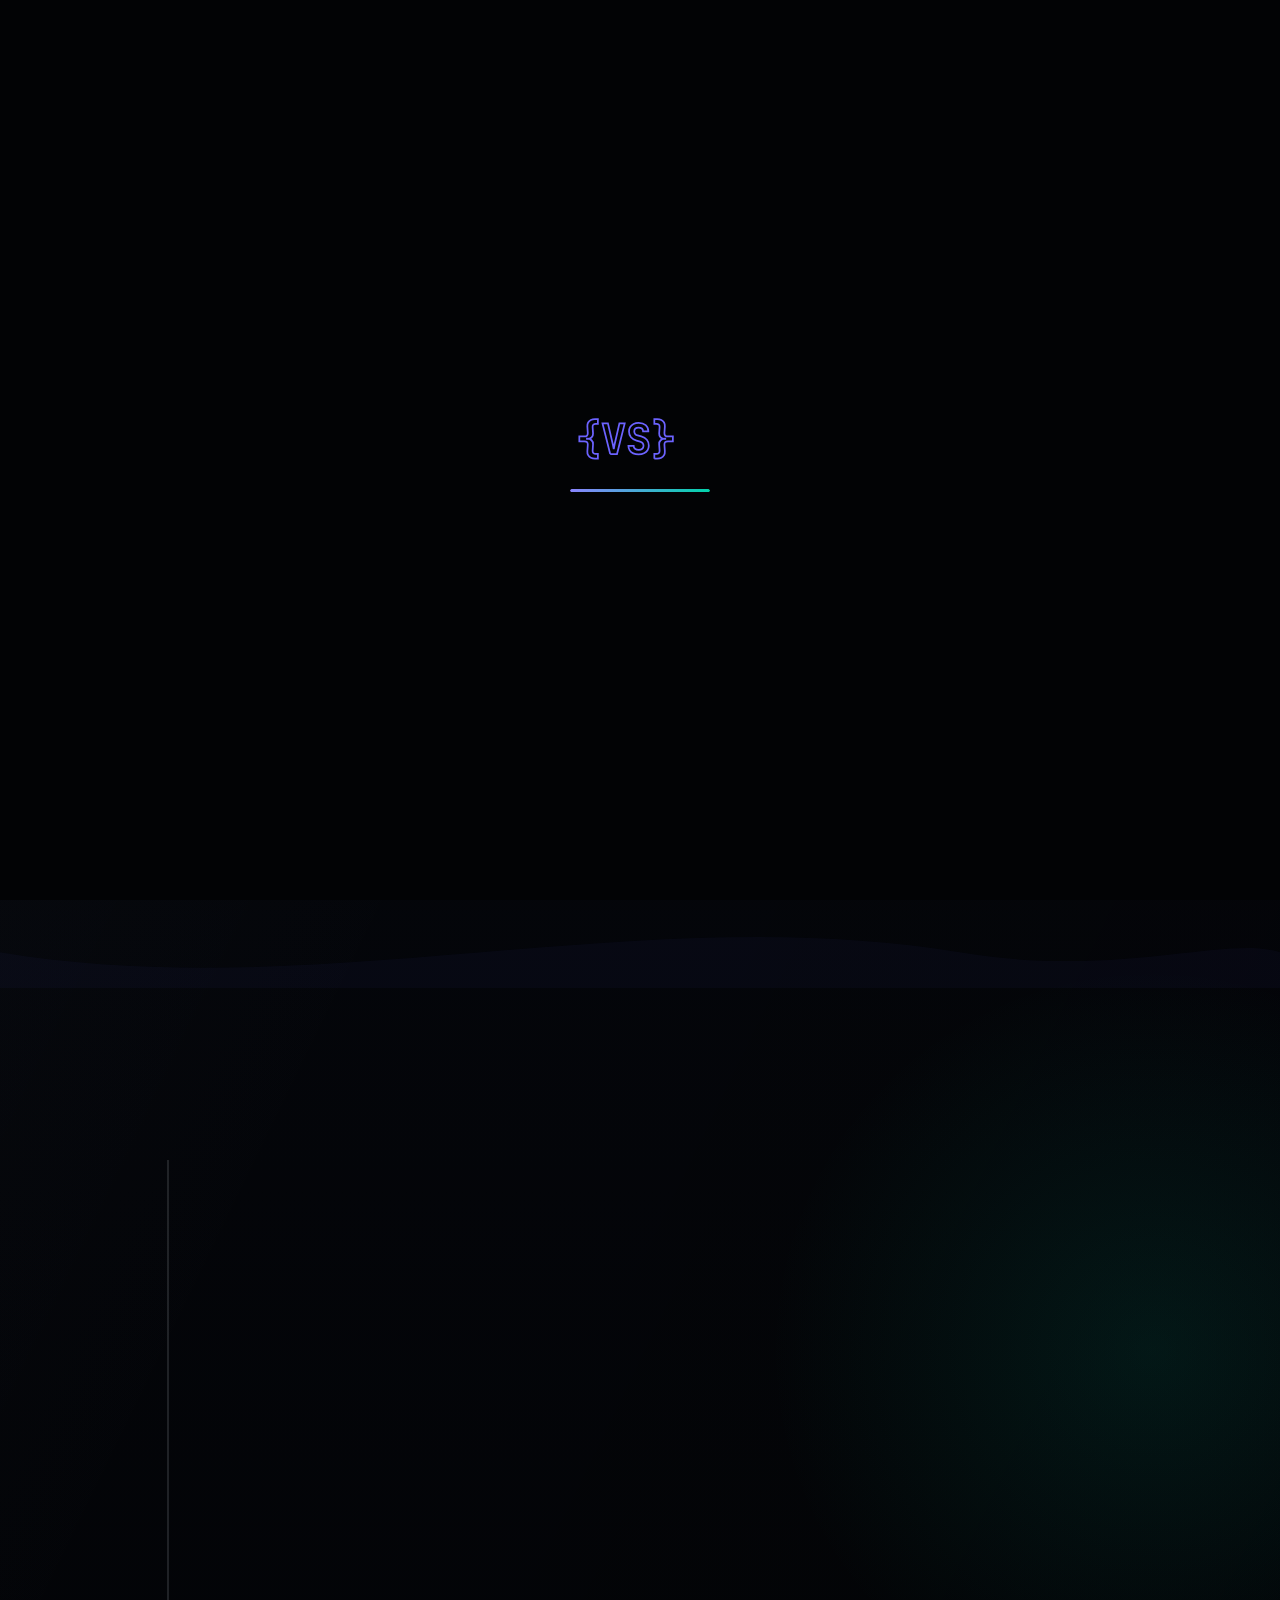
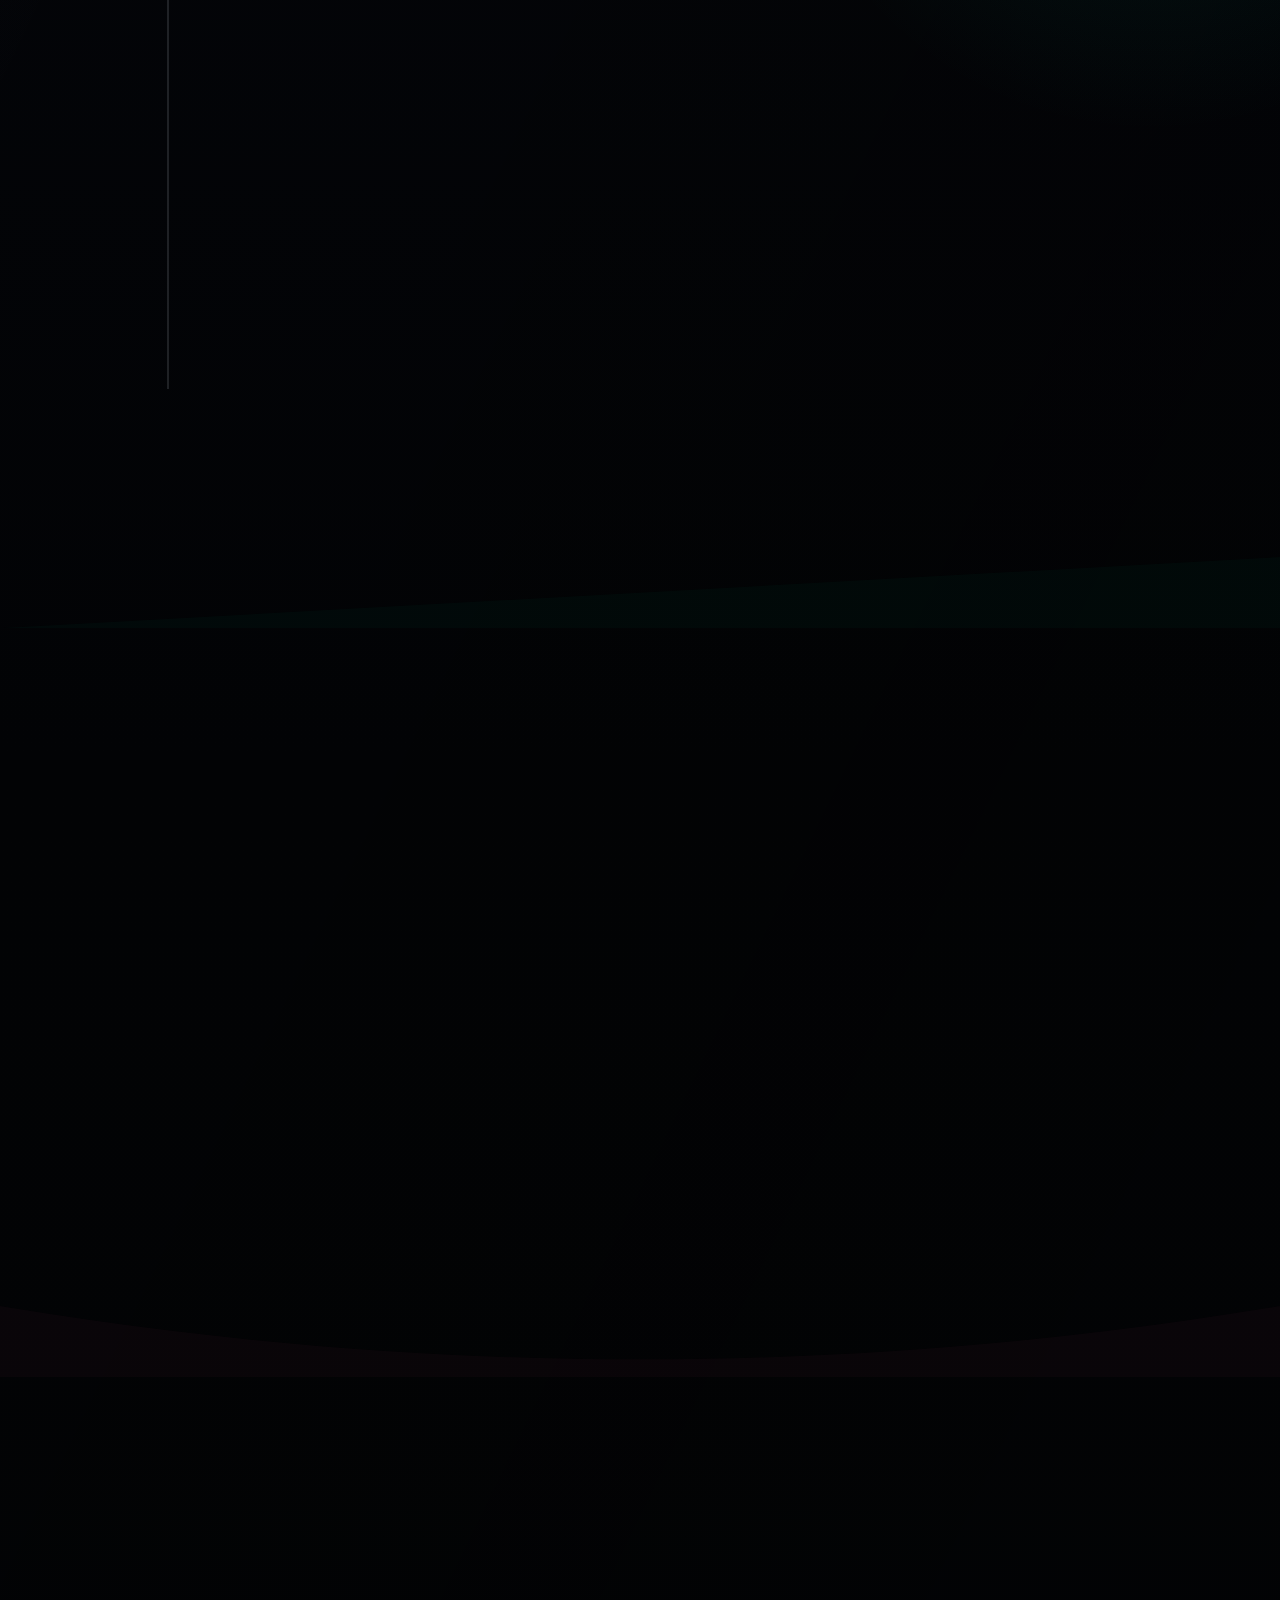
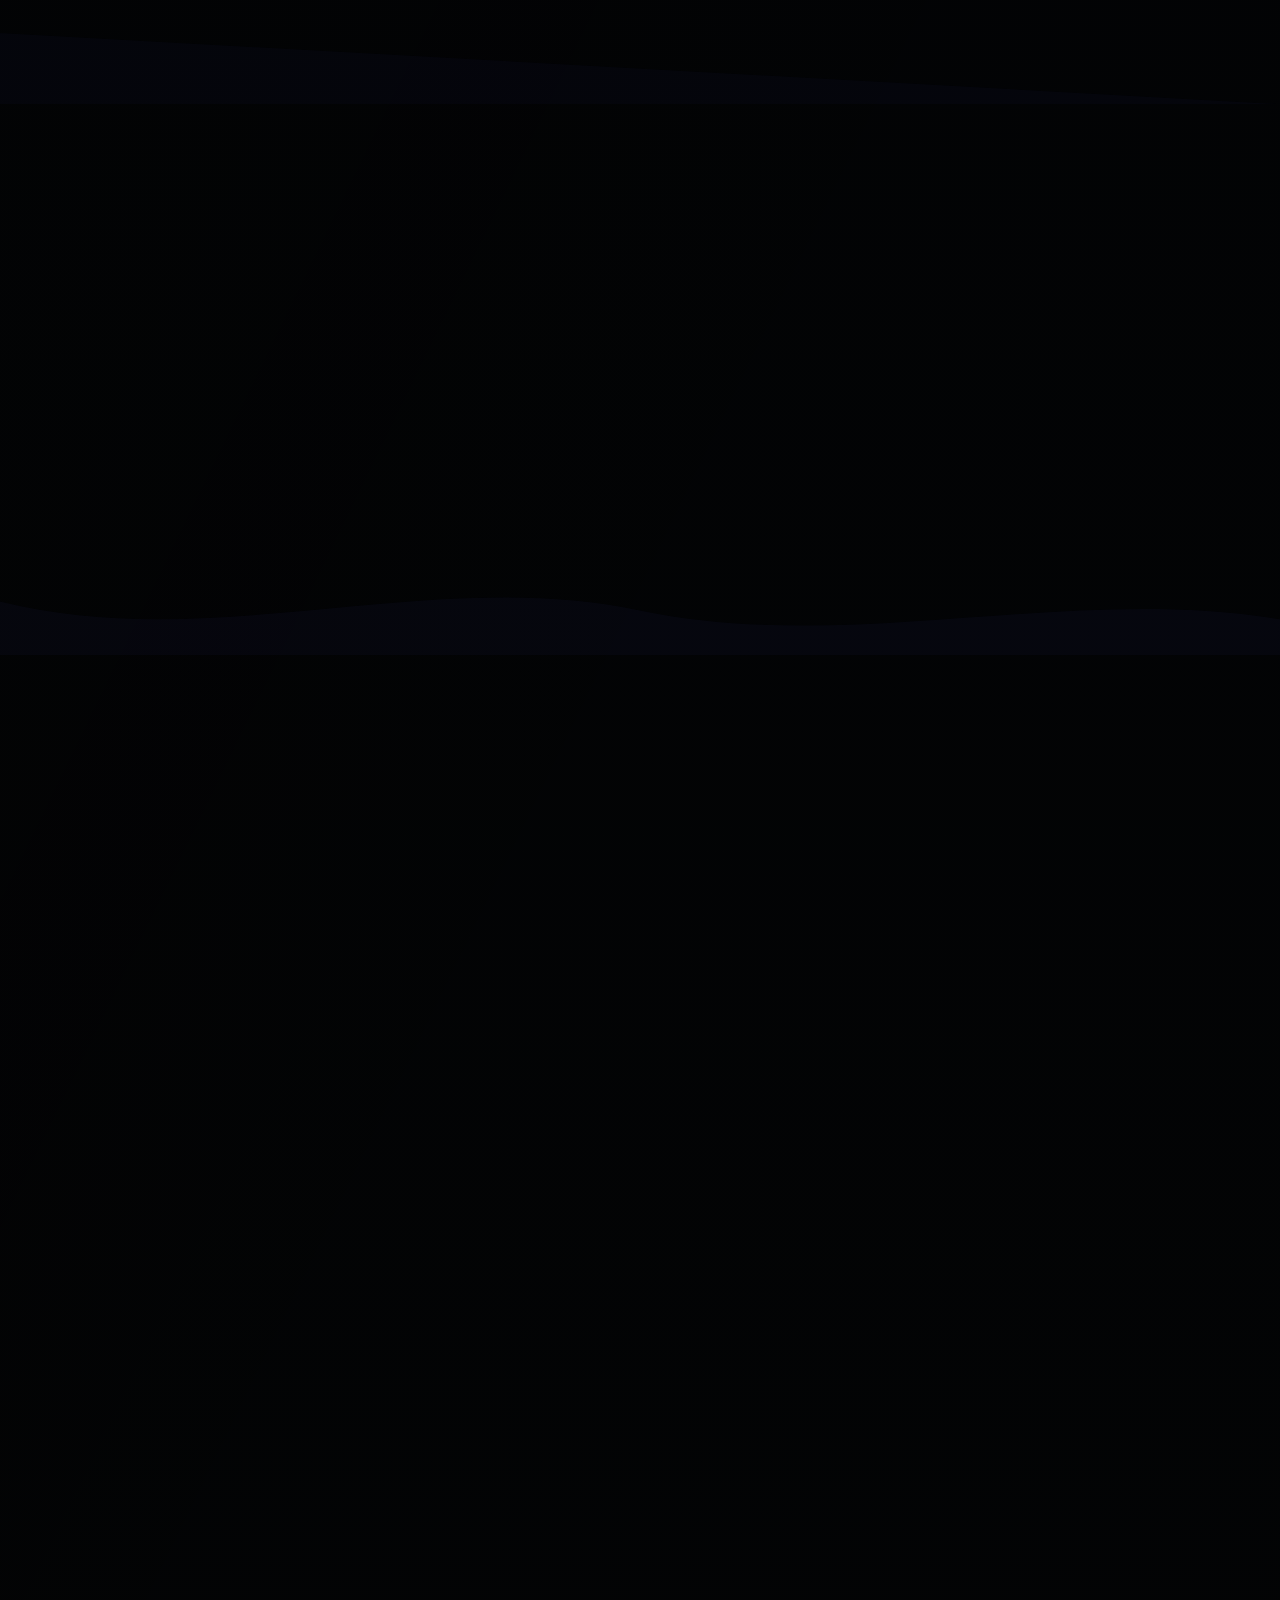
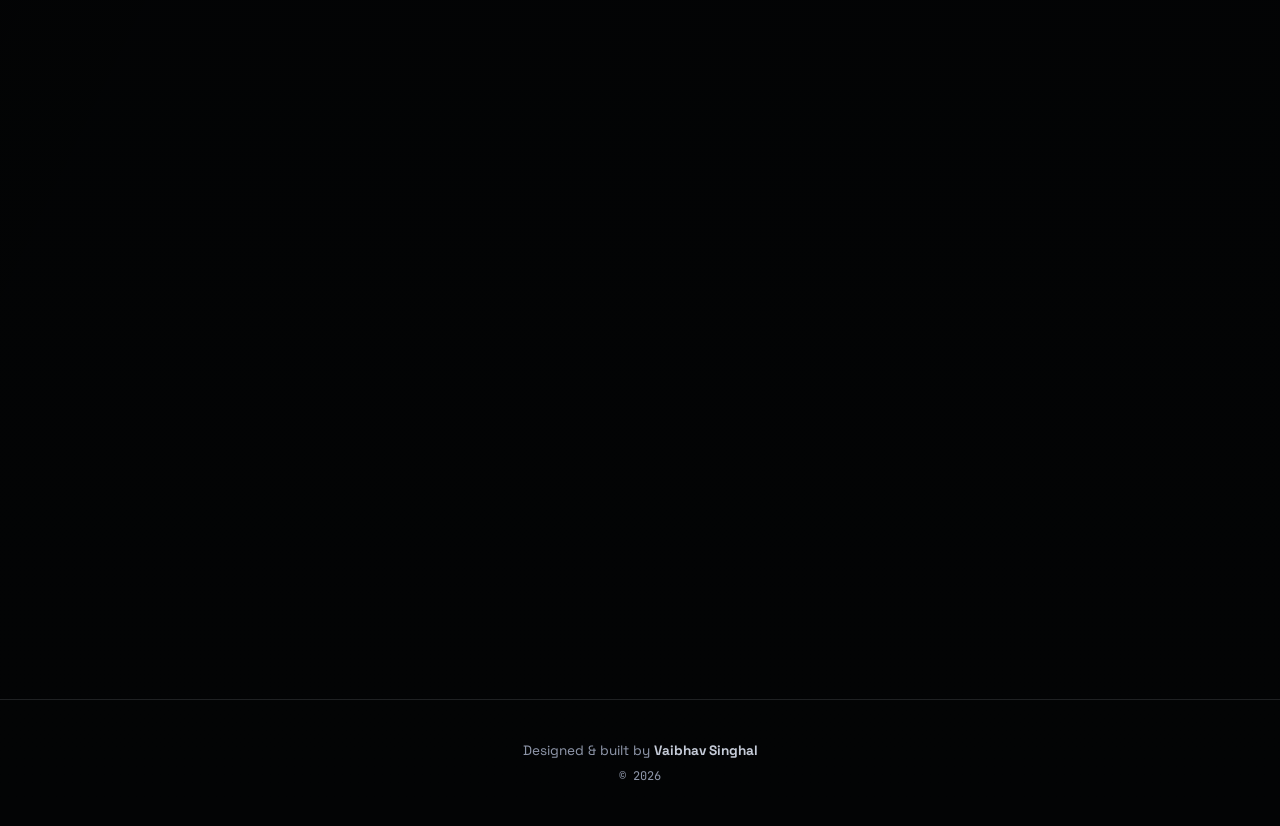
==== commit d989e791: "Fix project module interactions and light theme" ====
--- a/index.html
+++ b/index.html
@@ -54,7 +54,7 @@
       href="https://fonts.googleapis.com/css2?family=JetBrains+Mono:wght@400;500;700&family=Space+Grotesk:wght@300;400;500;600;700&display=swap"
       rel="stylesheet"
     />
-    <link rel="stylesheet" href="style.css?v=sections-2026b" />
+    <link rel="stylesheet" href="style.css?v=sections-2026c" />
     <script type="application/ld+json">
       {
         "@context": "https://schema.org",
@@ -2177,7 +2177,7 @@
       </svg>
     </button>
 
-    <script src="script.js?v=sections-2026b"></script>
+    <script src="script.js?v=sections-2026c"></script>
 
     <!-- Spline 3D Robot — skip on narrow screens & reduced-motion -->
     <script type="module">
--- a/style.css
+++ b/style.css
@@ -4333,58 +4333,65 @@
 }
 [data-theme="light"] .project-module {
   background:
-    radial-gradient(circle at var(--mx, 50%) var(--my, 12%), rgba(var(--module-accent-rgb), 0.1), transparent 28%),
-    radial-gradient(circle at 85% 84%, rgba(var(--module-secondary-rgb), 0.06), transparent 30%),
-    linear-gradient(124deg, rgba(255, 250, 241, 0.42), transparent 35%, rgba(88, 78, 90, 0.045) 76%, transparent 100%),
+    radial-gradient(circle at var(--mx, 50%) var(--my, 12%), rgba(var(--module-accent-rgb), 0.07), transparent 24%),
+    radial-gradient(circle at 85% 84%, rgba(var(--module-secondary-rgb), 0.04), transparent 28%),
+    linear-gradient(124deg, rgba(255, 250, 241, 0.78), transparent 32%, rgba(118, 104, 86, 0.035) 76%, transparent 100%),
     var(--material-texture),
-    linear-gradient(145deg, rgba(244, 236, 224, 0.8), rgba(218, 207, 193, 0.64)),
-    var(--glass);
-  border-color: rgba(var(--module-accent-rgb), 0.22);
+    linear-gradient(145deg, rgba(248, 241, 231, 0.96), rgba(230, 221, 207, 0.93));
+  border-color: rgba(116, 104, 88, 0.28);
   box-shadow:
-    0 20px 56px rgba(72, 61, 50, 0.14),
-    0 0 28px rgba(var(--module-accent-rgb), 0.06),
+    0 18px 52px rgba(72, 61, 50, 0.16),
+    0 0 22px rgba(var(--module-accent-rgb), 0.045),
     inset 0 1px 0 var(--material-rim),
     inset 0 -1px 0 rgba(106, 96, 82, 0.08);
 }
 [data-theme="light"] .project-module::before {
   background:
-    linear-gradient(90deg, transparent, rgba(255, 250, 241, 0.58), transparent) top / 100% 1px no-repeat,
-    linear-gradient(180deg, rgba(255, 250, 241, 0.28), transparent 36%),
-    radial-gradient(circle at 8% 16%, rgba(var(--module-accent-rgb), 0.09), transparent 26%),
-    radial-gradient(circle at 92% 80%, rgba(var(--module-secondary-rgb), 0.07), transparent 30%);
+    linear-gradient(90deg, transparent, rgba(255, 250, 241, 0.7), transparent) top / 100% 1px no-repeat,
+    linear-gradient(180deg, rgba(255, 250, 241, 0.32), transparent 34%),
+    radial-gradient(circle at 8% 16%, rgba(var(--module-accent-rgb), 0.052), transparent 24%),
+    radial-gradient(circle at 92% 80%, rgba(var(--module-secondary-rgb), 0.04), transparent 28%);
 }
 [data-theme="light"] .project-module::after {
-  background: linear-gradient(118deg, transparent 37%, rgba(255, 250, 241, 0.34) 48%, transparent 58%);
-  opacity: 0.13;
+  background: linear-gradient(118deg, transparent 37%, rgba(255, 250, 241, 0.42) 48%, transparent 58%);
+  opacity: 0.1;
 }
 [data-theme="light"] .project-module:hover,
 [data-theme="light"] .project-module:focus-within,
 [data-theme="light"] .project-module.module-open {
-  border-color: rgba(var(--module-accent-rgb), 0.34);
+  border-color: rgba(var(--module-accent-rgb), 0.28);
   box-shadow:
-    0 24px 64px rgba(72, 61, 50, 0.16),
+    0 22px 62px rgba(72, 61, 50, 0.18),
     0 0 34px rgba(var(--module-accent-rgb), 0.08),
     0 0 24px rgba(var(--module-secondary-rgb), 0.055),
     inset 0 1px 0 var(--material-rim);
 }
 [data-theme="light"] .module-backplate {
-  background:
-    radial-gradient(circle at 35% 34%, rgba(var(--module-accent-rgb), 0.12), transparent 28%),
-    linear-gradient(135deg, rgba(var(--module-secondary-rgb), 0.07), transparent 54%),
-    rgba(228, 217, 202, 0.72);
-  border-color: rgba(var(--module-accent-rgb), 0.18);
+  top: 34px;
+  width: 146px;
+  height: 82px;
+  background:
+    linear-gradient(135deg, rgba(255, 250, 241, 0.5), transparent 42%),
+    radial-gradient(circle at 35% 34%, rgba(var(--module-accent-rgb), 0.055), transparent 28%),
+    rgba(235, 226, 213, 0.54);
+  border-color: rgba(116, 104, 88, 0.12);
   box-shadow:
-    0 22px 46px rgba(72, 61, 50, 0.16),
-    inset 0 1px 0 rgba(255, 250, 241, 0.58);
+    0 12px 30px rgba(72, 61, 50, 0.11),
+    inset 0 1px 0 rgba(255, 250, 241, 0.7);
+  opacity: 0.44;
 }
 [data-theme="light"] .project-module-action {
-  background: rgba(246, 238, 226, 0.5);
+  border: 1px solid rgba(116, 104, 88, 0.26);
+  background:
+    linear-gradient(145deg, rgba(255, 250, 241, 0.32), rgba(205, 195, 181, 0.16)),
+    rgba(246, 238, 226, 0.76);
   box-shadow:
-    0 18px 34px rgba(72, 61, 50, 0.16),
-    0 0 22px rgba(var(--module-accent-rgb), 0.09);
+    0 18px 34px rgba(72, 61, 50, 0.2),
+    0 0 18px rgba(var(--module-accent-rgb), 0.07),
+    inset 0 1px 0 rgba(255, 250, 241, 0.55);
 }
 [data-theme="light"] .project-module-sheet {
-  filter: saturate(0.98) contrast(1.02) brightness(1.04);
+  filter: saturate(1.02) contrast(1.1) brightness(0.98);
 }
 [data-theme="light"] .project-module-sheet-glare {
   background:
@@ -4413,6 +4420,29 @@
   box-shadow:
     0 10px 20px rgba(72, 61, 50, 0.12),
     inset 0 1px 0 rgba(255, 250, 241, 0.62);
+}
+[data-theme="light"] .module-motion {
+  opacity: 0.12;
+}
+[data-theme="light"] .module-ring {
+  border-color: rgba(var(--module-secondary-rgb), 0.12);
+  box-shadow: none;
+}
+[data-theme="light"] .module-wave {
+  opacity: 0.18;
+  filter: none;
+}
+[data-theme="light"] .module-link,
+[data-theme="light"] .module-node {
+  opacity: 0.12;
+}
+[data-theme="light"] .project-module:hover .module-ring,
+[data-theme="light"] .project-module:focus-within .module-ring,
+[data-theme="light"] .project-module.module-open .module-ring,
+[data-theme="light"] .project-module:hover .module-wave,
+[data-theme="light"] .project-module:focus-within .module-wave,
+[data-theme="light"] .project-module.module-open .module-wave {
+  opacity: 0.16;
 }
 [data-theme="light"] .module-link,
 [data-theme="light"] .module-node,
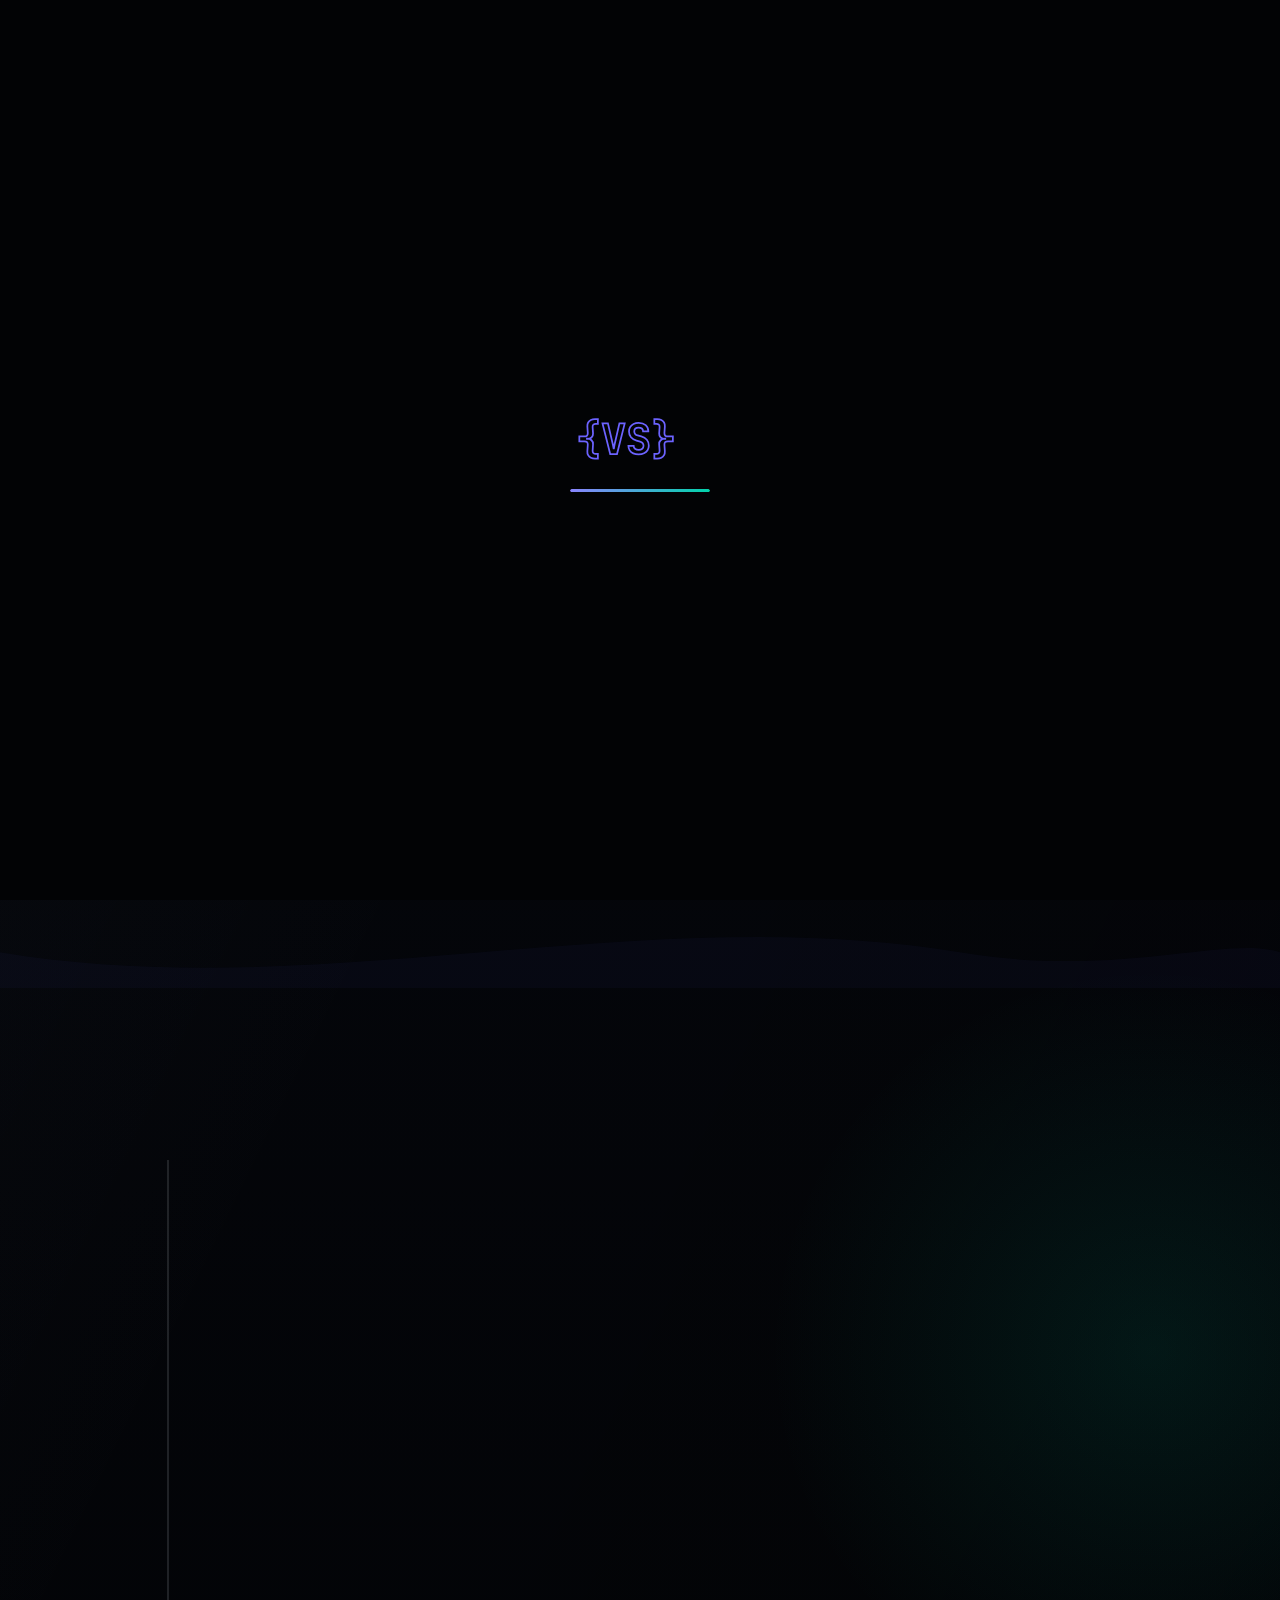
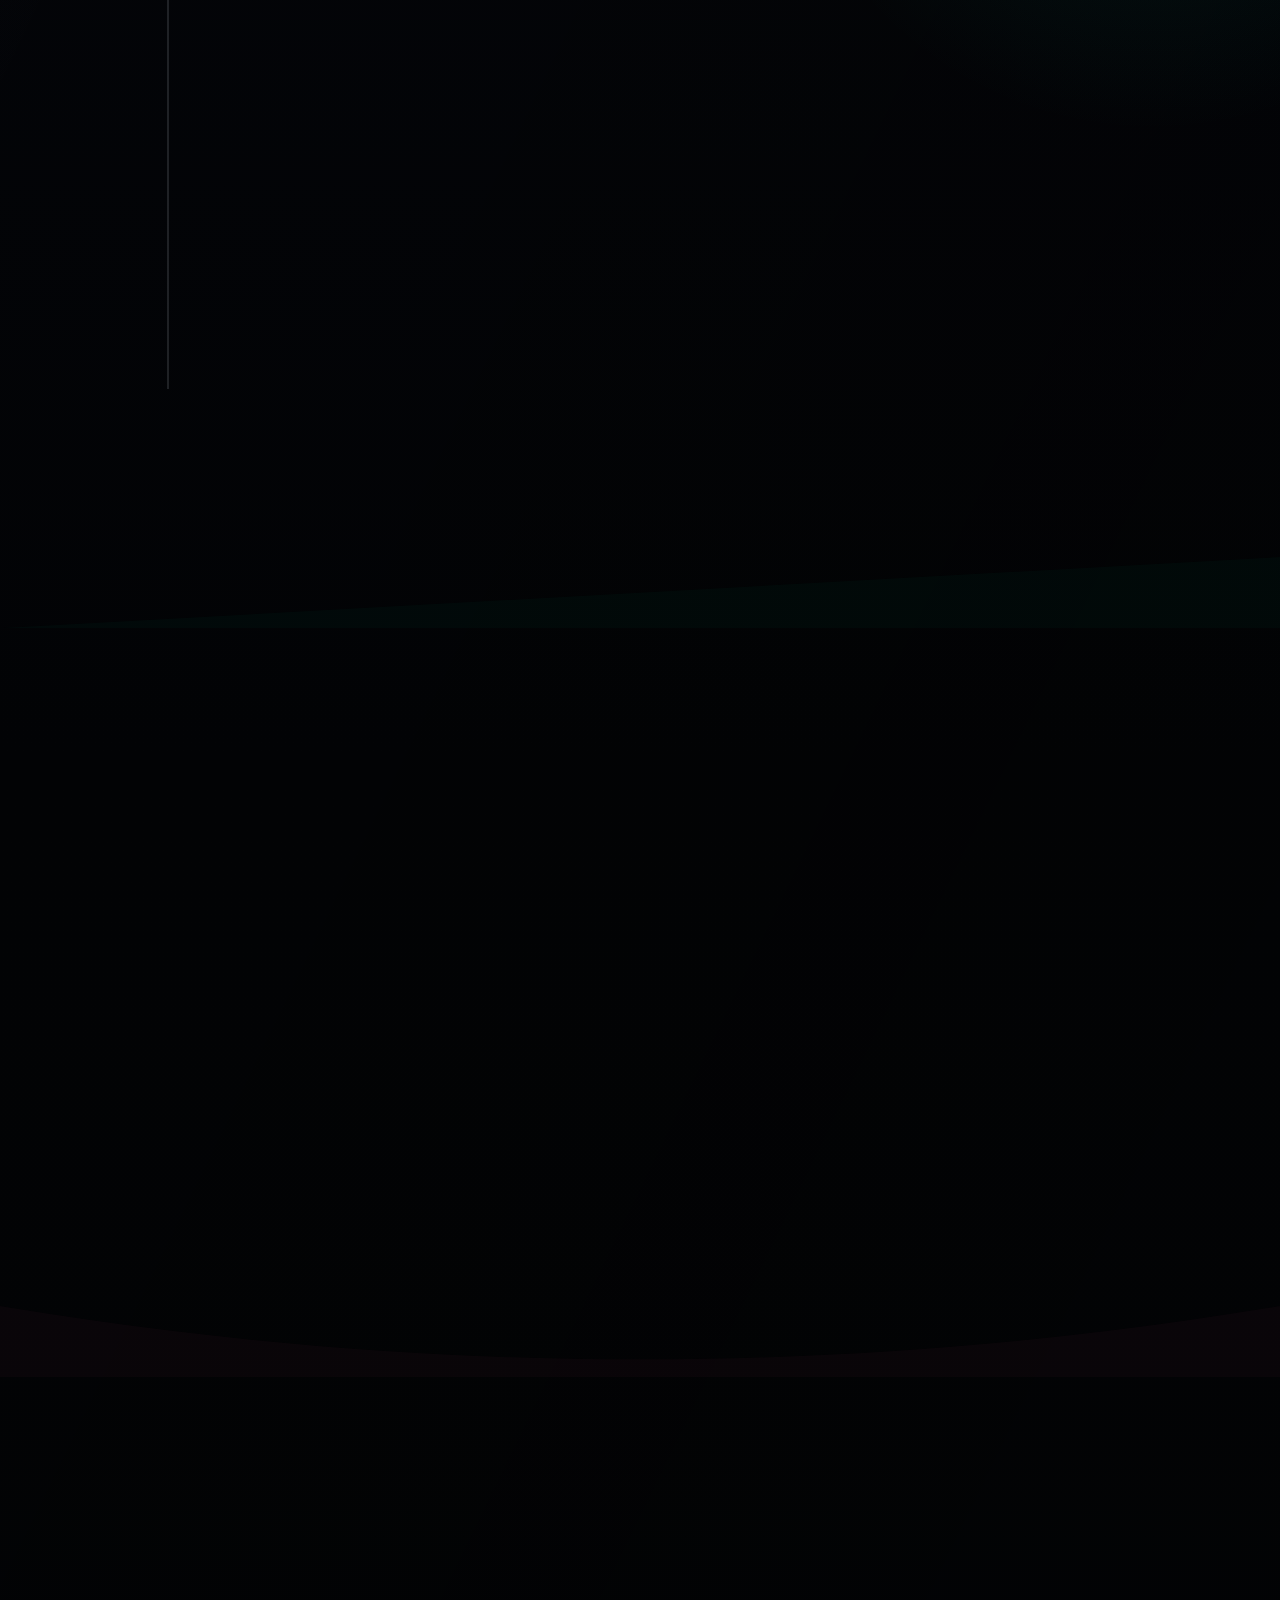
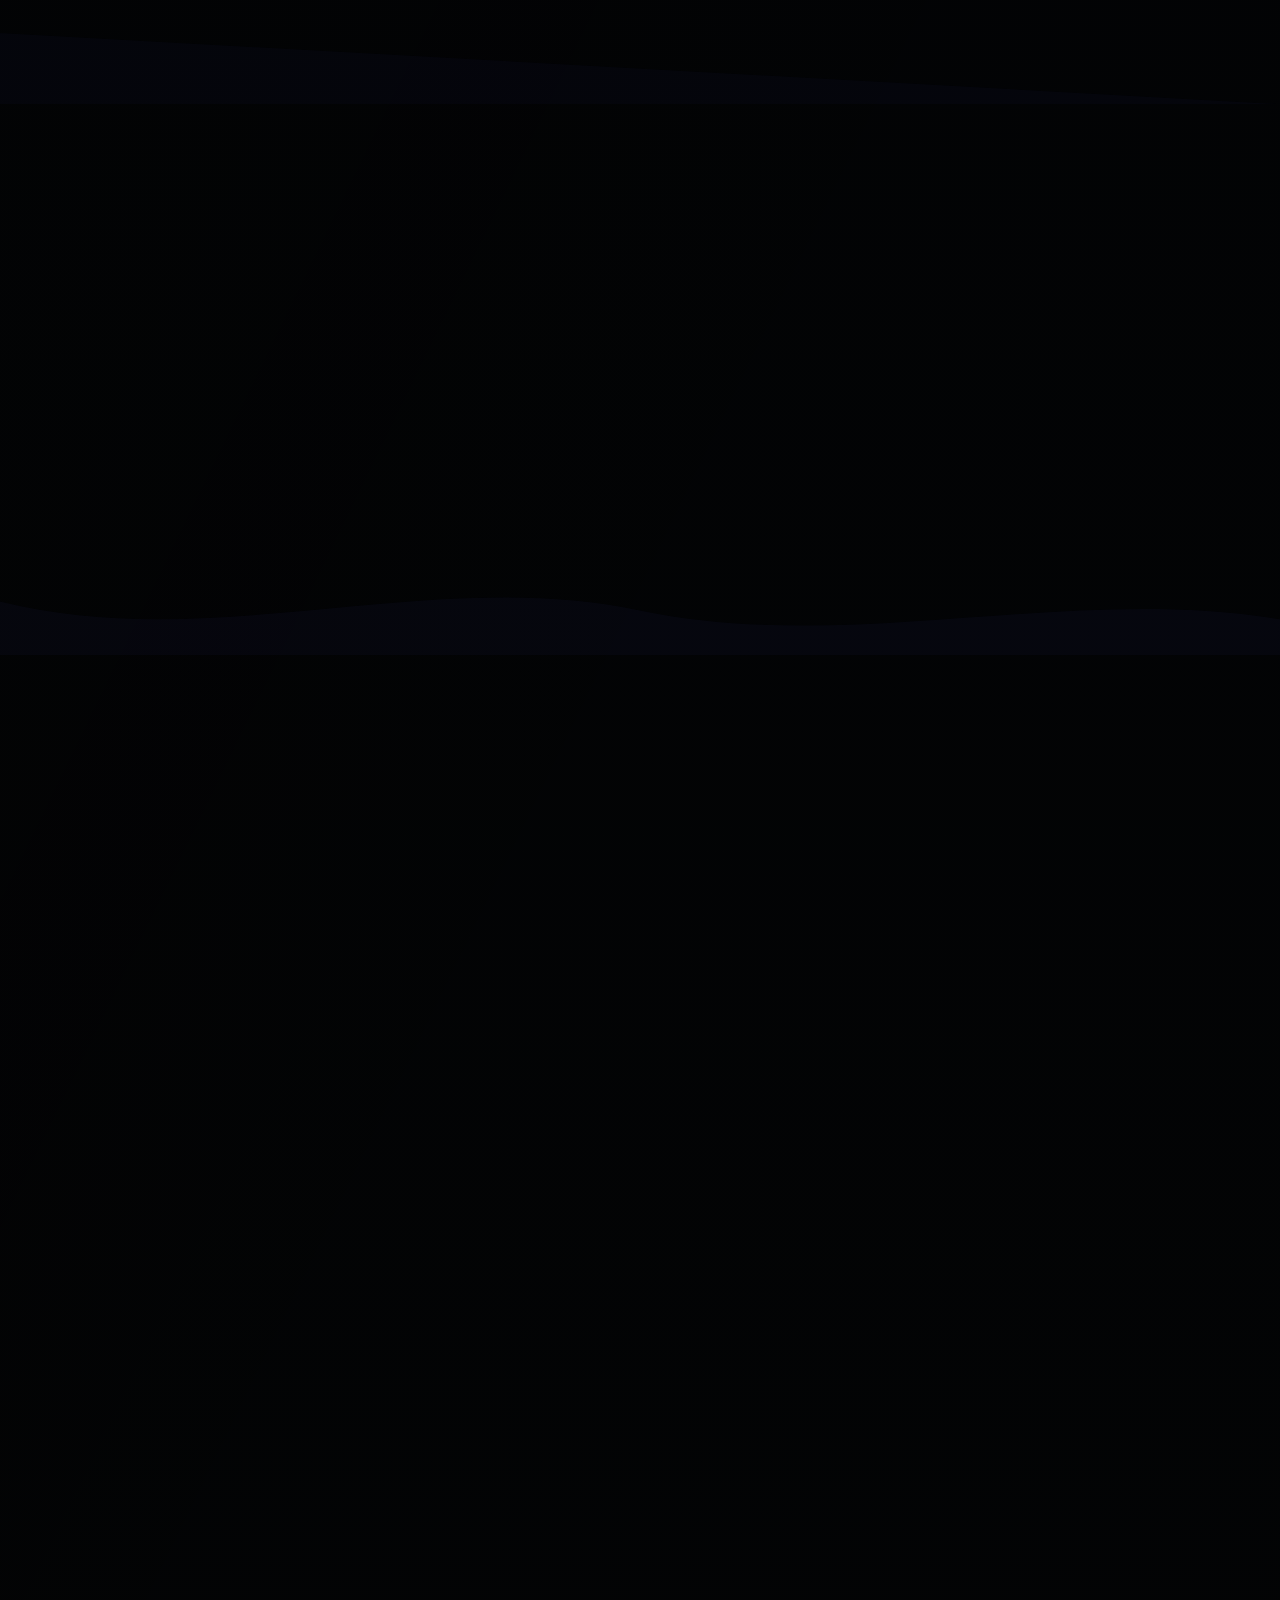
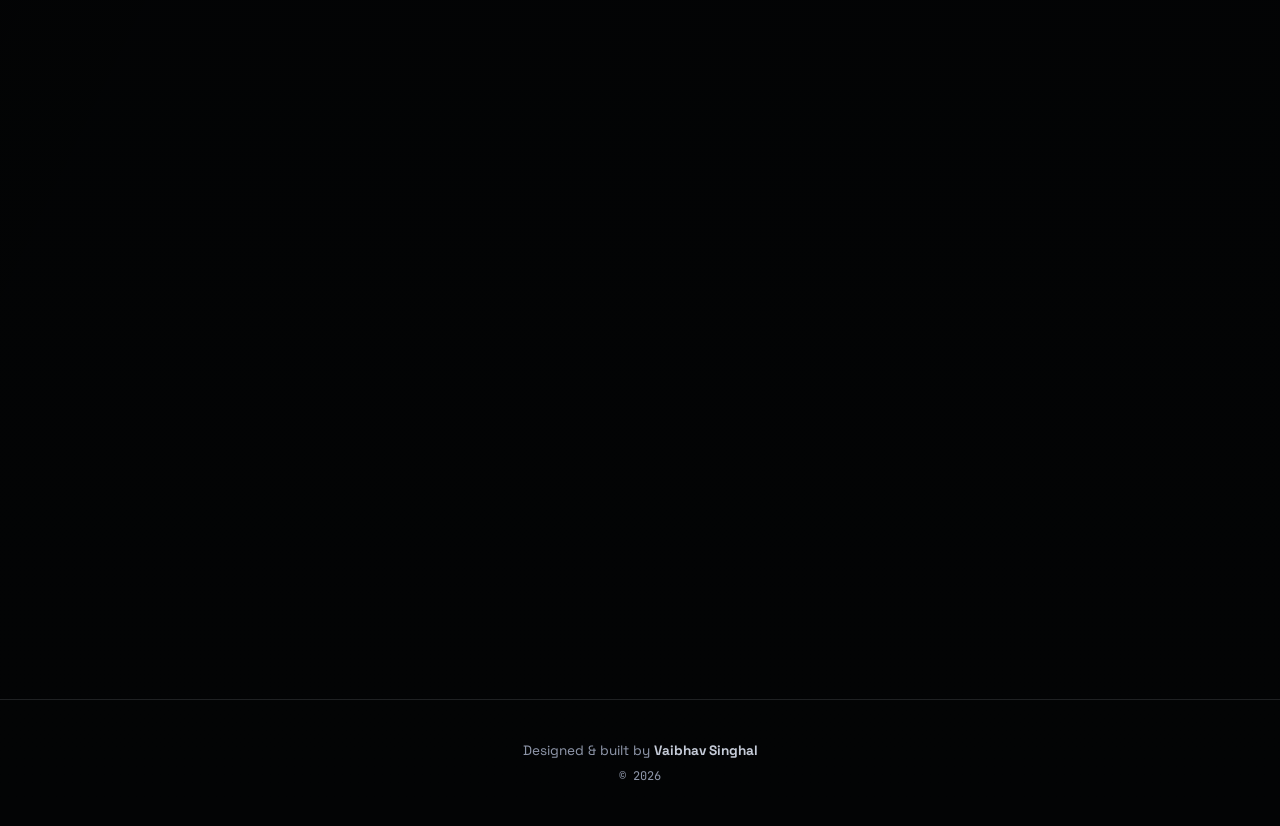
==== commit 054db9e3: "Improve portfolio startup performance and Gmail links" ====
--- a/index.html
+++ b/index.html
@@ -54,7 +54,7 @@
       href="https://fonts.googleapis.com/css2?family=JetBrains+Mono:wght@400;500;700&family=Space+Grotesk:wght@300;400;500;600;700&display=swap"
       rel="stylesheet"
     />
-    <link rel="stylesheet" href="style.css?v=sections-2026c" />
+    <link rel="stylesheet" href="style.css?v=sections-2026e" />
     <script type="application/ld+json">
       {
         "@context": "https://schema.org",
@@ -410,7 +410,12 @@
             </svg>
             LinkedIn
           </a>
-          <a href="mailto:vsvsinghal3737@gmail.com" class="hero-btn hero-btn-email magnetic">
+          <a
+            href="https://mail.google.com/mail/?view=cm&fs=1&to=vsvsinghal3737@gmail.com"
+            target="_blank"
+            rel="noopener noreferrer"
+            class="hero-btn hero-btn-email magnetic"
+          >
             <svg
               width="18"
               height="18"
@@ -424,7 +429,7 @@
               />
               <polyline points="22,6 12,13 2,6" />
             </svg>
-            Email
+            Gmail
           </a>
         </div>
       </div>
@@ -2127,7 +2132,9 @@
             ><span>LinkedIn</span>
           </a>
           <a
-            href="mailto:vsvsinghal3737@gmail.com"
+            href="https://mail.google.com/mail/?view=cm&fs=1&to=vsvsinghal3737@gmail.com"
+            target="_blank"
+            rel="noopener noreferrer"
             class="contact-card glass-card tilt-card magnetic email-card"
           >
             <svg
@@ -2150,7 +2157,7 @@
                 d="M4 4h16c1.1 0 2 .9 2 2v12c0 1.1-.9 2-2 2H4c-1.1 0-2-.9-2-2V6c0-1.1.9-2 2-2z"
               />
               <polyline points="22,6 12,13 2,6" /></svg
-            ><span>Email</span>
+            ><span>Gmail</span>
           </a>
         </div>
       </div>
@@ -2177,7 +2184,7 @@
       </svg>
     </button>
 
-    <script src="script.js?v=sections-2026c"></script>
+    <script src="script.js?v=sections-2026e"></script>
 
     <!-- Spline 3D Robot — skip on narrow screens & reduced-motion -->
     <script type="module">
@@ -2190,10 +2197,7 @@
         "(prefers-reduced-motion: reduce)",
       ).matches;
 
-      if (tooNarrow || prefersStill) {
-        loader.classList.add("loaded");
-        scene.style.display = "none";
-      } else {
+      function startRobotScene() {
         import("https://unpkg.com/@splinetool/runtime@0.9.490/build/runtime.js")
           .then(({ Application }) => {
             const app = new Application(canvas);
@@ -2212,6 +2216,24 @@
             scene.style.display = "none";
           });
       }
+
+      if (tooNarrow || prefersStill) {
+        loader.classList.add("loaded");
+        scene.style.display = "none";
+      } else {
+        window.addEventListener(
+          "portfolio-loader-hidden",
+          () => {
+            const start = () => startRobotScene();
+            if ("requestIdleCallback" in window) {
+              requestIdleCallback(start, { timeout: 1200 });
+            } else {
+              setTimeout(start, 250);
+            }
+          },
+          { once: true },
+        );
+      }
     </script>
   </body>
 </html>
--- a/style.css
+++ b/style.css
@@ -186,15 +186,36 @@
 .loader-logo {
   width: 140px;
   height: 60px;
+  overflow: visible;
+  transform: translateZ(0);
 }
 .loader-text {
-  stroke-dasharray: 300;
-  stroke-dashoffset: 300;
-  animation: drawLogo 1.5s ease forwards;
-}
-@keyframes drawLogo {
+  opacity: 0;
+  transform-box: fill-box;
+  transform-origin: center;
+  animation:
+    loaderMarkIn 0.7s cubic-bezier(0.16, 1, 0.3, 1) forwards,
+    loaderMarkBreathe 1.8s ease-in-out 0.7s infinite;
+}
+@keyframes loaderMarkIn {
+  from {
+    opacity: 0;
+    transform: translate3d(0, 7px, 0) scale(0.98);
+  }
   to {
-    stroke-dashoffset: 0;
+    opacity: 1;
+    transform: translate3d(0, 0, 0) scale(1);
+  }
+}
+@keyframes loaderMarkBreathe {
+  0%,
+  100% {
+    opacity: 1;
+    transform: translate3d(0, 0, 0) scale(1);
+  }
+  50% {
+    opacity: 0.82;
+    transform: translate3d(0, 0, 0) scale(1.015);
   }
 }
 .loader-bar {
@@ -207,14 +228,17 @@
 }
 .loader-bar-fill {
   height: 100%;
-  width: 0;
+  width: 100%;
   background: var(--gradient-1);
   border-radius: 2px;
+  transform: scaleX(0);
+  transform-origin: left center;
+  will-change: transform;
   animation: loaderFill 1.8s ease forwards;
 }
 @keyframes loaderFill {
   to {
-    width: 100%;
+    transform: scaleX(1);
   }
 }
 
@@ -224,10 +248,12 @@
   top: 0;
   left: 0;
   height: 3px;
-  width: 0;
+  width: 100%;
   background: var(--gradient-1);
   z-index: 10001;
-  transition: width 0.1s linear;
+  transform: scaleX(0);
+  transform-origin: left center;
+  will-change: transform;
 }
 
 /* ═══ CURSOR GLOW ═══ */
@@ -239,10 +265,10 @@
   background: radial-gradient(circle, var(--accent-glow) 0%, transparent 70%);
   pointer-events: none;
   z-index: 1;
-  transform: translate(-50%, -50%);
+  transform: translate3d(0, 0, 0) translate(-50%, -50%);
   opacity: 0;
   transition: opacity 0.5s ease;
-  will-change: left, top;
+  will-change: transform;
 }
 body:hover .cursor-glow {
   opacity: 1;
@@ -427,11 +453,8 @@
   inset: 0;
   z-index: 1; /* between mesh-bg (0) and all sections (2) */
   opacity: 0;
-  transition:
-    opacity 1.2s ease,
-    filter 0.7s ease;
+  transition: opacity 1.2s ease;
   pointer-events: none; /* let clicks pass through to page content */
-  filter: saturate(1.2) contrast(1.08) brightness(0.9) hue-rotate(6deg) drop-shadow(0 0 36px rgba(var(--accent2-rgb), 0.26));
   mix-blend-mode: screen;
 }
 .robot-scene.ready {
@@ -439,7 +462,6 @@
 }
 [data-theme="light"] .robot-scene.ready {
   opacity: 0.12;
-  filter: saturate(0.62) contrast(0.9) brightness(1.34) sepia(0.06) drop-shadow(0 0 28px rgba(255, 255, 255, 0.42));
   mix-blend-mode: multiply;
 }
 .robot-scene canvas {
@@ -4333,83 +4355,83 @@
 }
 [data-theme="light"] .project-module {
   background:
-    radial-gradient(circle at var(--mx, 50%) var(--my, 12%), rgba(var(--module-accent-rgb), 0.07), transparent 24%),
-    radial-gradient(circle at 85% 84%, rgba(var(--module-secondary-rgb), 0.04), transparent 28%),
-    linear-gradient(124deg, rgba(255, 250, 241, 0.78), transparent 32%, rgba(118, 104, 86, 0.035) 76%, transparent 100%),
+    radial-gradient(circle at var(--mx, 50%) var(--my, 12%), rgba(var(--module-accent-rgb), 0.045), transparent 25%),
+    radial-gradient(circle at 84% 82%, rgba(var(--module-secondary-rgb), 0.035), transparent 30%),
+    linear-gradient(124deg, rgba(255, 250, 241, 0.38), transparent 32%, rgba(112, 98, 76, 0.075) 76%, transparent 100%),
     var(--material-texture),
-    linear-gradient(145deg, rgba(248, 241, 231, 0.96), rgba(230, 221, 207, 0.93));
-  border-color: rgba(116, 104, 88, 0.28);
+    linear-gradient(145deg, rgba(231, 221, 206, 0.74), rgba(207, 196, 180, 0.58));
+  border-color: rgba(116, 104, 88, 0.18);
   box-shadow:
-    0 18px 52px rgba(72, 61, 50, 0.16),
-    0 0 22px rgba(var(--module-accent-rgb), 0.045),
-    inset 0 1px 0 var(--material-rim),
-    inset 0 -1px 0 rgba(106, 96, 82, 0.08);
+    0 16px 44px rgba(72, 61, 50, 0.1),
+    0 0 18px rgba(var(--module-accent-rgb), 0.03),
+    inset 0 1px 0 rgba(255, 250, 241, 0.44),
+    inset 0 -1px 0 rgba(106, 96, 82, 0.075);
 }
 [data-theme="light"] .project-module::before {
   background:
-    linear-gradient(90deg, transparent, rgba(255, 250, 241, 0.7), transparent) top / 100% 1px no-repeat,
-    linear-gradient(180deg, rgba(255, 250, 241, 0.32), transparent 34%),
-    radial-gradient(circle at 8% 16%, rgba(var(--module-accent-rgb), 0.052), transparent 24%),
-    radial-gradient(circle at 92% 80%, rgba(var(--module-secondary-rgb), 0.04), transparent 28%);
+    linear-gradient(90deg, transparent, rgba(255, 250, 241, 0.42), transparent) top / 100% 1px no-repeat,
+    linear-gradient(180deg, rgba(255, 250, 241, 0.14), transparent 36%),
+    radial-gradient(circle at 8% 16%, rgba(var(--module-accent-rgb), 0.034), transparent 25%),
+    radial-gradient(circle at 92% 80%, rgba(var(--module-secondary-rgb), 0.032), transparent 30%);
 }
 [data-theme="light"] .project-module::after {
-  background: linear-gradient(118deg, transparent 37%, rgba(255, 250, 241, 0.42) 48%, transparent 58%);
-  opacity: 0.1;
+  background: linear-gradient(118deg, transparent 37%, rgba(255, 250, 241, 0.26) 48%, transparent 58%);
+  opacity: 0.06;
 }
 [data-theme="light"] .project-module:hover,
 [data-theme="light"] .project-module:focus-within,
 [data-theme="light"] .project-module.module-open {
-  border-color: rgba(var(--module-accent-rgb), 0.28);
+  border-color: rgba(var(--module-accent-rgb), 0.22);
   box-shadow:
-    0 22px 62px rgba(72, 61, 50, 0.18),
-    0 0 34px rgba(var(--module-accent-rgb), 0.08),
-    0 0 24px rgba(var(--module-secondary-rgb), 0.055),
-    inset 0 1px 0 var(--material-rim);
+    0 19px 50px rgba(72, 61, 50, 0.12),
+    0 0 28px rgba(var(--module-accent-rgb), 0.055),
+    0 0 20px rgba(var(--module-secondary-rgb), 0.042),
+    inset 0 1px 0 rgba(255, 250, 241, 0.48);
 }
 [data-theme="light"] .module-backplate {
   top: 34px;
   width: 146px;
   height: 82px;
   background:
-    linear-gradient(135deg, rgba(255, 250, 241, 0.5), transparent 42%),
-    radial-gradient(circle at 35% 34%, rgba(var(--module-accent-rgb), 0.055), transparent 28%),
-    rgba(235, 226, 213, 0.54);
-  border-color: rgba(116, 104, 88, 0.12);
+    linear-gradient(135deg, rgba(255, 250, 241, 0.28), transparent 42%),
+    radial-gradient(circle at 35% 34%, rgba(var(--module-accent-rgb), 0.035), transparent 30%),
+    rgba(216, 205, 190, 0.34);
+  border-color: rgba(116, 104, 88, 0.09);
   box-shadow:
-    0 12px 30px rgba(72, 61, 50, 0.11),
-    inset 0 1px 0 rgba(255, 250, 241, 0.7);
-  opacity: 0.44;
+    0 10px 24px rgba(72, 61, 50, 0.075),
+    inset 0 1px 0 rgba(255, 250, 241, 0.42);
+  opacity: 0.34;
 }
 [data-theme="light"] .project-module-action {
-  border: 1px solid rgba(116, 104, 88, 0.26);
-  background:
-    linear-gradient(145deg, rgba(255, 250, 241, 0.32), rgba(205, 195, 181, 0.16)),
-    rgba(246, 238, 226, 0.76);
+  border: 1px solid rgba(116, 104, 88, 0.2);
+  background:
+    linear-gradient(145deg, rgba(255, 250, 241, 0.22), rgba(190, 178, 160, 0.12)),
+    rgba(230, 220, 205, 0.58);
   box-shadow:
-    0 18px 34px rgba(72, 61, 50, 0.2),
-    0 0 18px rgba(var(--module-accent-rgb), 0.07),
-    inset 0 1px 0 rgba(255, 250, 241, 0.55);
+    0 15px 30px rgba(72, 61, 50, 0.15),
+    0 0 14px rgba(var(--module-accent-rgb), 0.05),
+    inset 0 1px 0 rgba(255, 250, 241, 0.42);
 }
 [data-theme="light"] .project-module-sheet {
-  filter: saturate(1.02) contrast(1.1) brightness(0.98);
+  filter: saturate(0.96) contrast(1.05) brightness(0.94);
 }
 [data-theme="light"] .project-module-sheet-glare {
   background:
-    linear-gradient(128deg, rgba(255, 250, 241, 0.44), transparent 28%, rgba(var(--module-accent-rgb), 0.08) 66%, transparent 100%),
-    linear-gradient(90deg, transparent, rgba(255, 250, 241, 0.24), transparent);
-  opacity: 0.3;
+    linear-gradient(128deg, rgba(255, 250, 241, 0.28), transparent 28%, rgba(var(--module-accent-rgb), 0.055) 66%, transparent 100%),
+    linear-gradient(90deg, transparent, rgba(255, 250, 241, 0.16), transparent);
+  opacity: 0.22;
 }
 [data-theme="light"] .module-shell-tab,
 [data-theme="light"] .module-shell-face {
   background:
-    linear-gradient(138deg, rgba(255, 250, 241, 0.48), transparent 36%, rgba(var(--module-secondary-rgb), 0.045) 100%),
+    linear-gradient(138deg, rgba(255, 250, 241, 0.28), transparent 36%, rgba(var(--module-secondary-rgb), 0.038) 100%),
     var(--material-texture),
-    rgba(229, 218, 204, 0.86);
-  border-color: rgba(var(--module-accent-rgb), 0.2);
+    rgba(216, 205, 190, 0.58);
+  border-color: rgba(var(--module-accent-rgb), 0.14);
   box-shadow:
-    0 16px 30px rgba(72, 61, 50, 0.13),
-    inset 0 1px 0 rgba(255, 250, 241, 0.7),
-    inset 0 -18px 34px rgba(106, 96, 82, 0.055);
+    0 12px 26px rgba(72, 61, 50, 0.08),
+    inset 0 1px 0 rgba(255, 250, 241, 0.42),
+    inset 0 -18px 34px rgba(106, 96, 82, 0.045);
 }
 [data-theme="light"] .module-chip {
   color: color-mix(in srgb, var(--module-accent), #1f1d24 26%);
